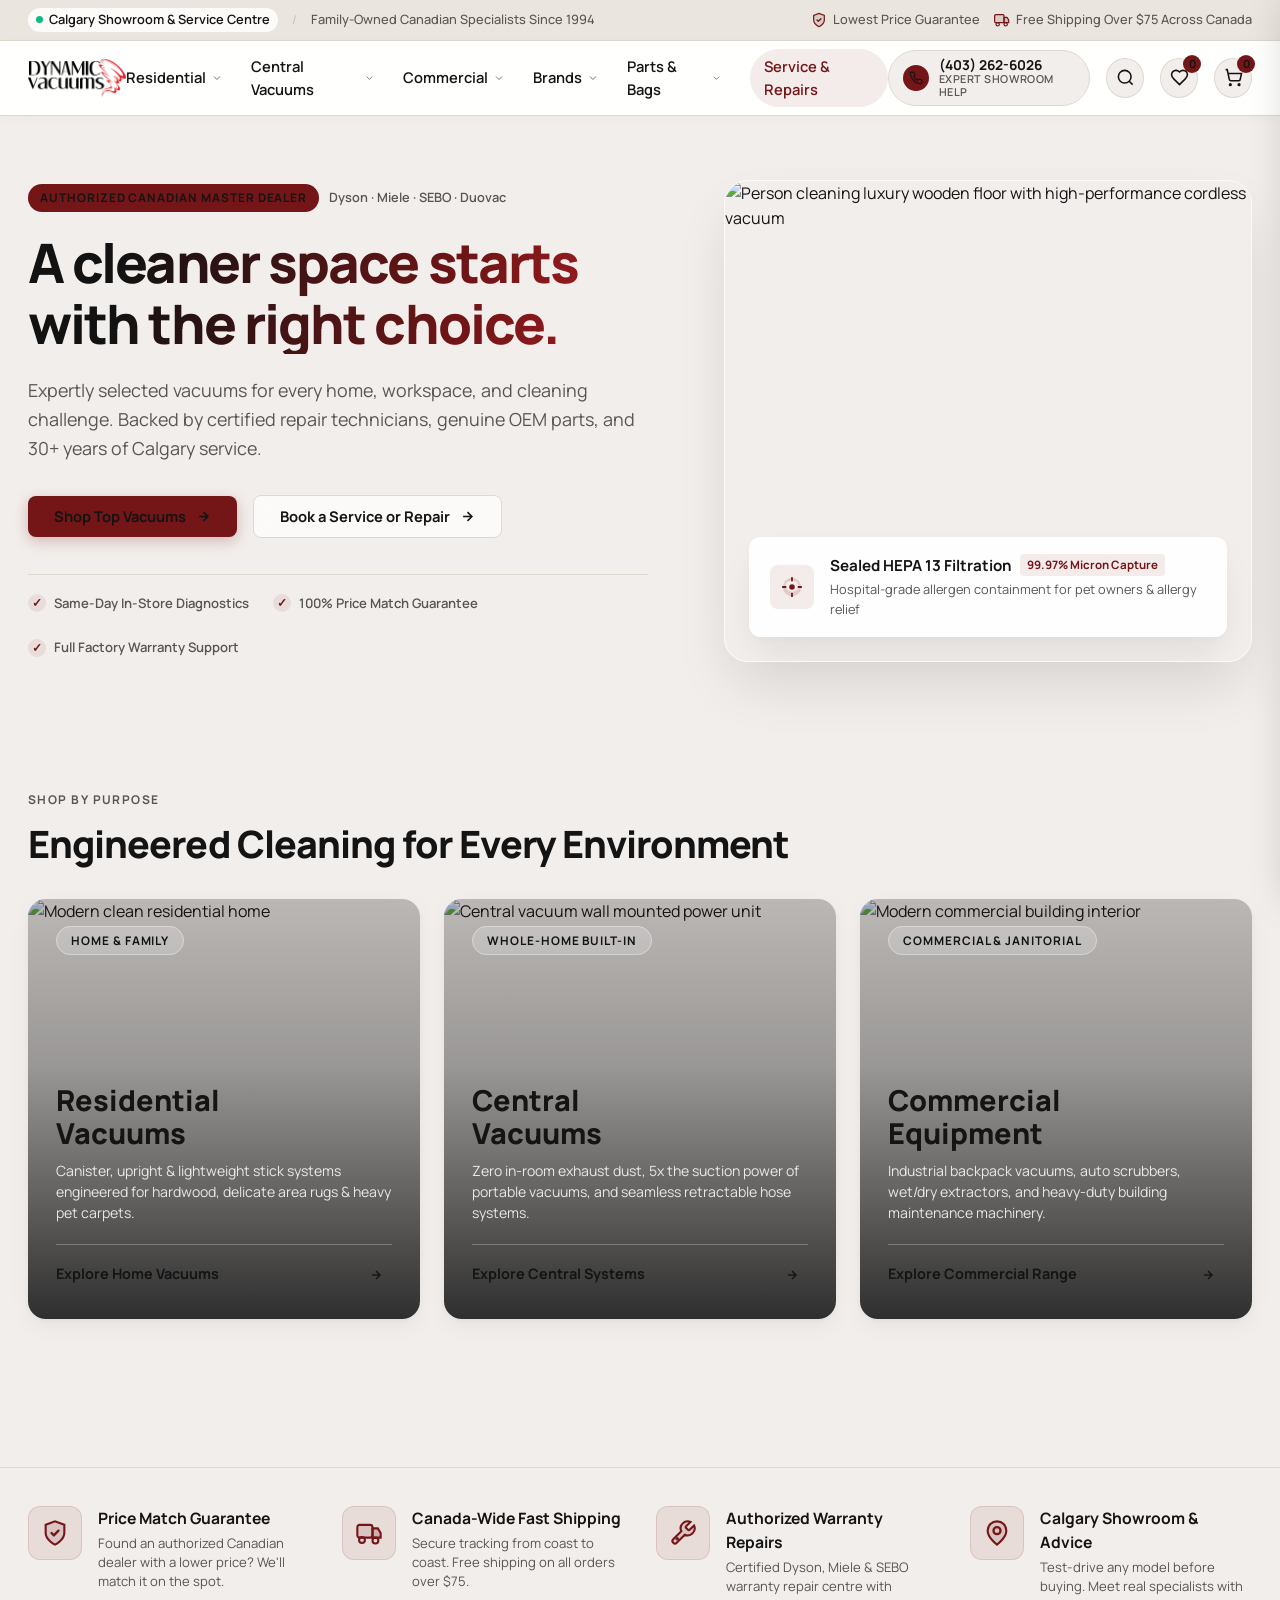
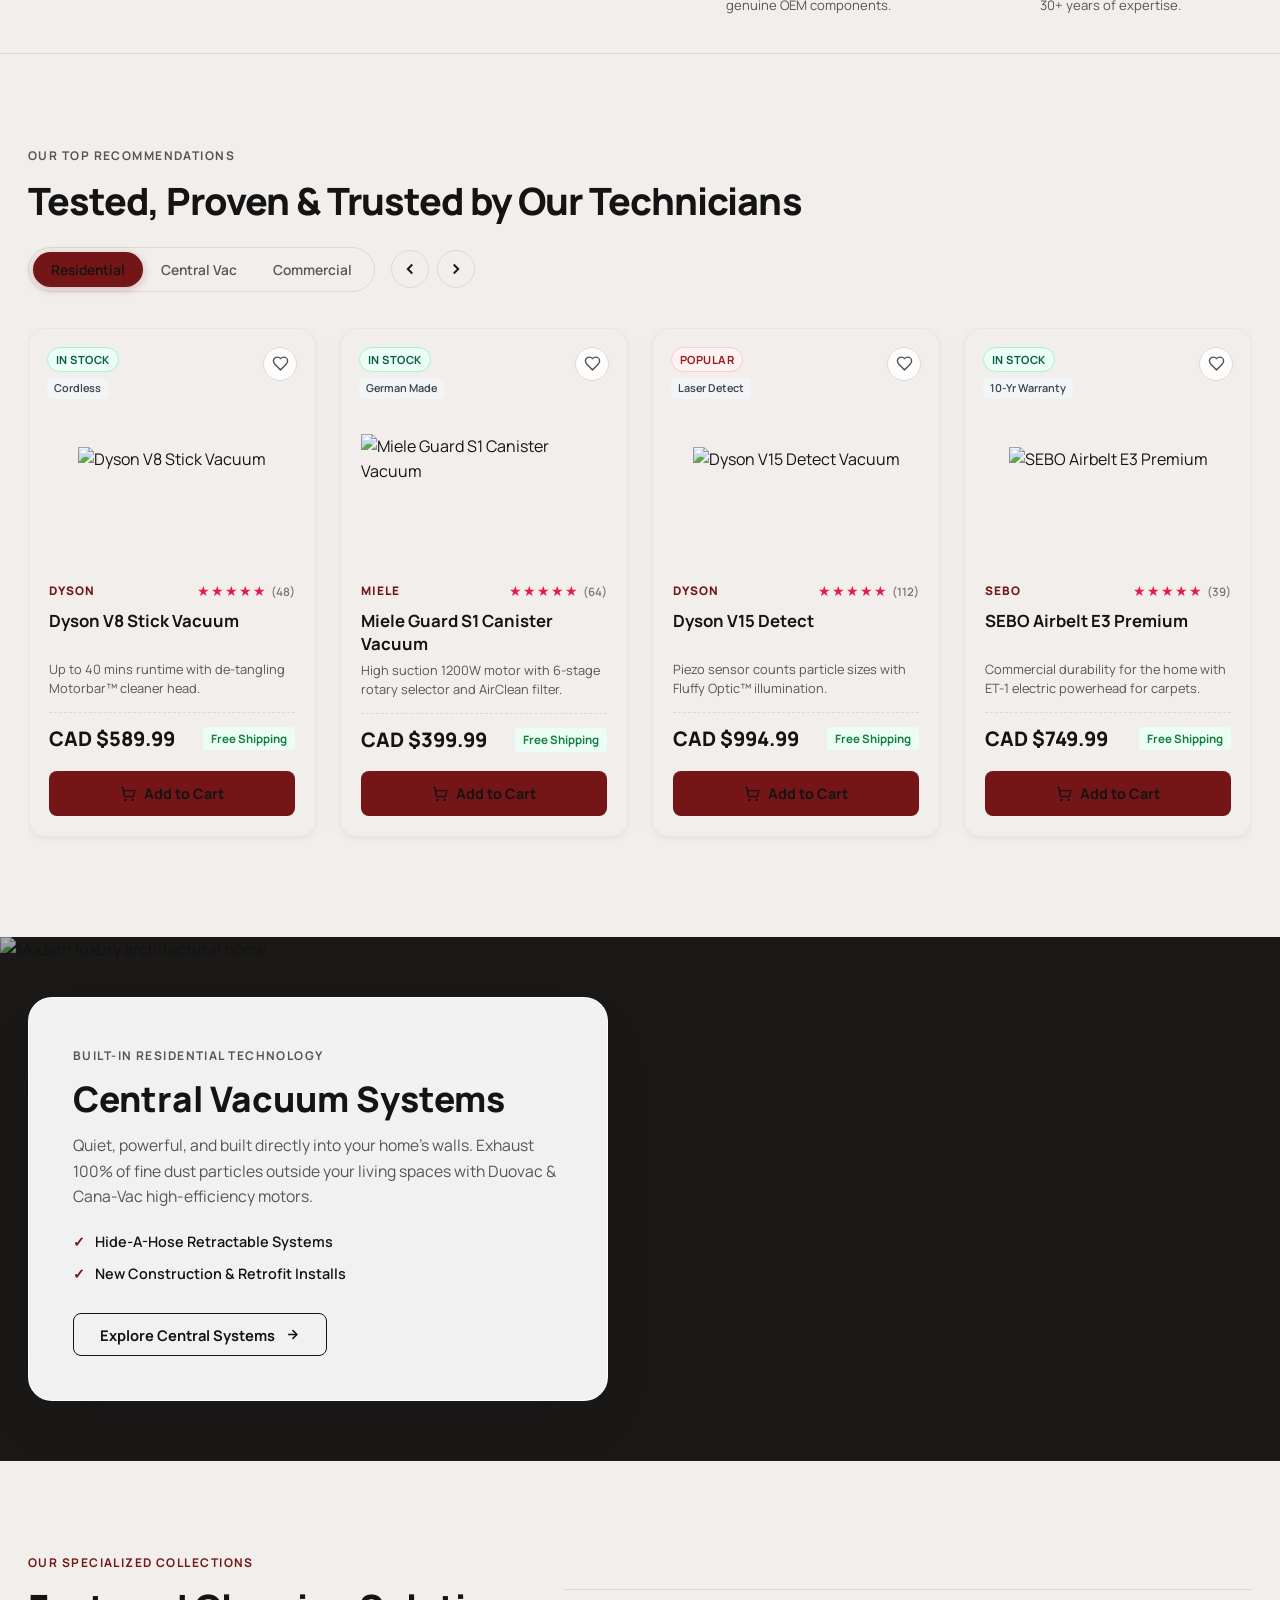
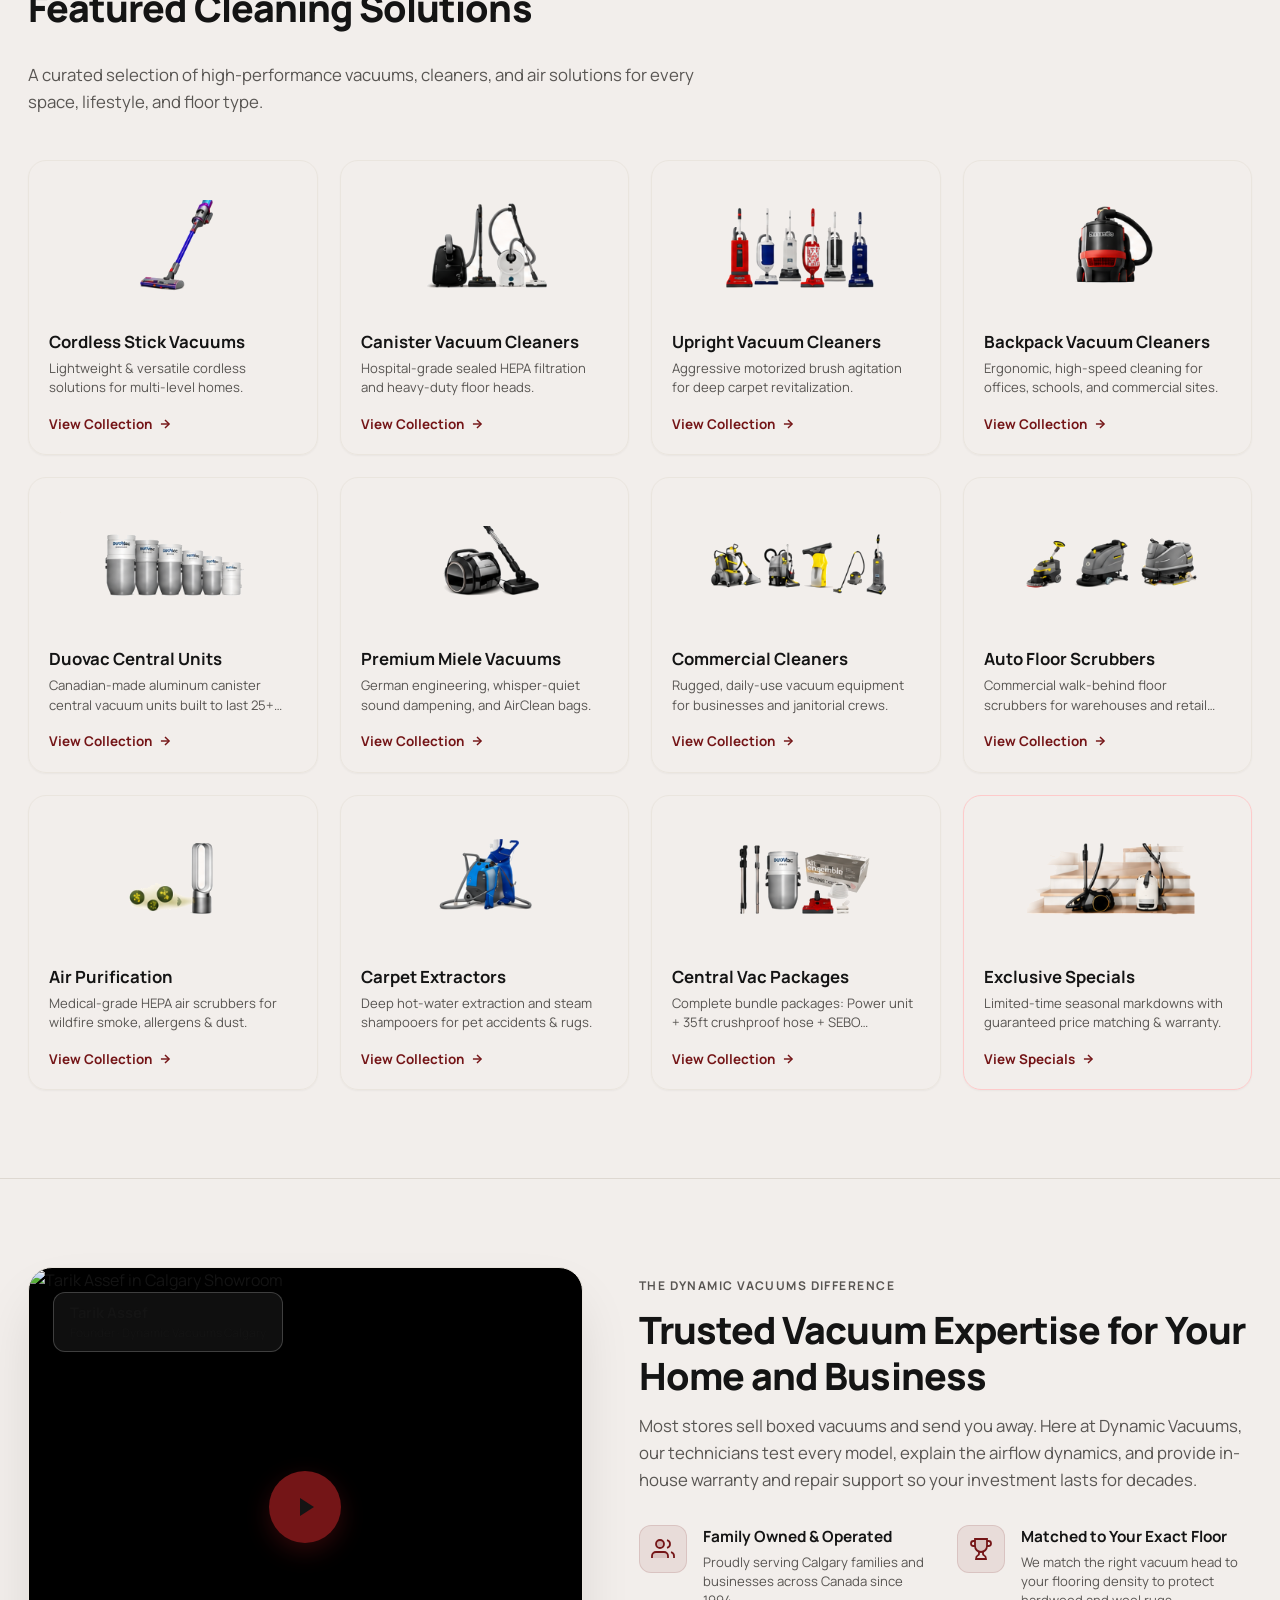
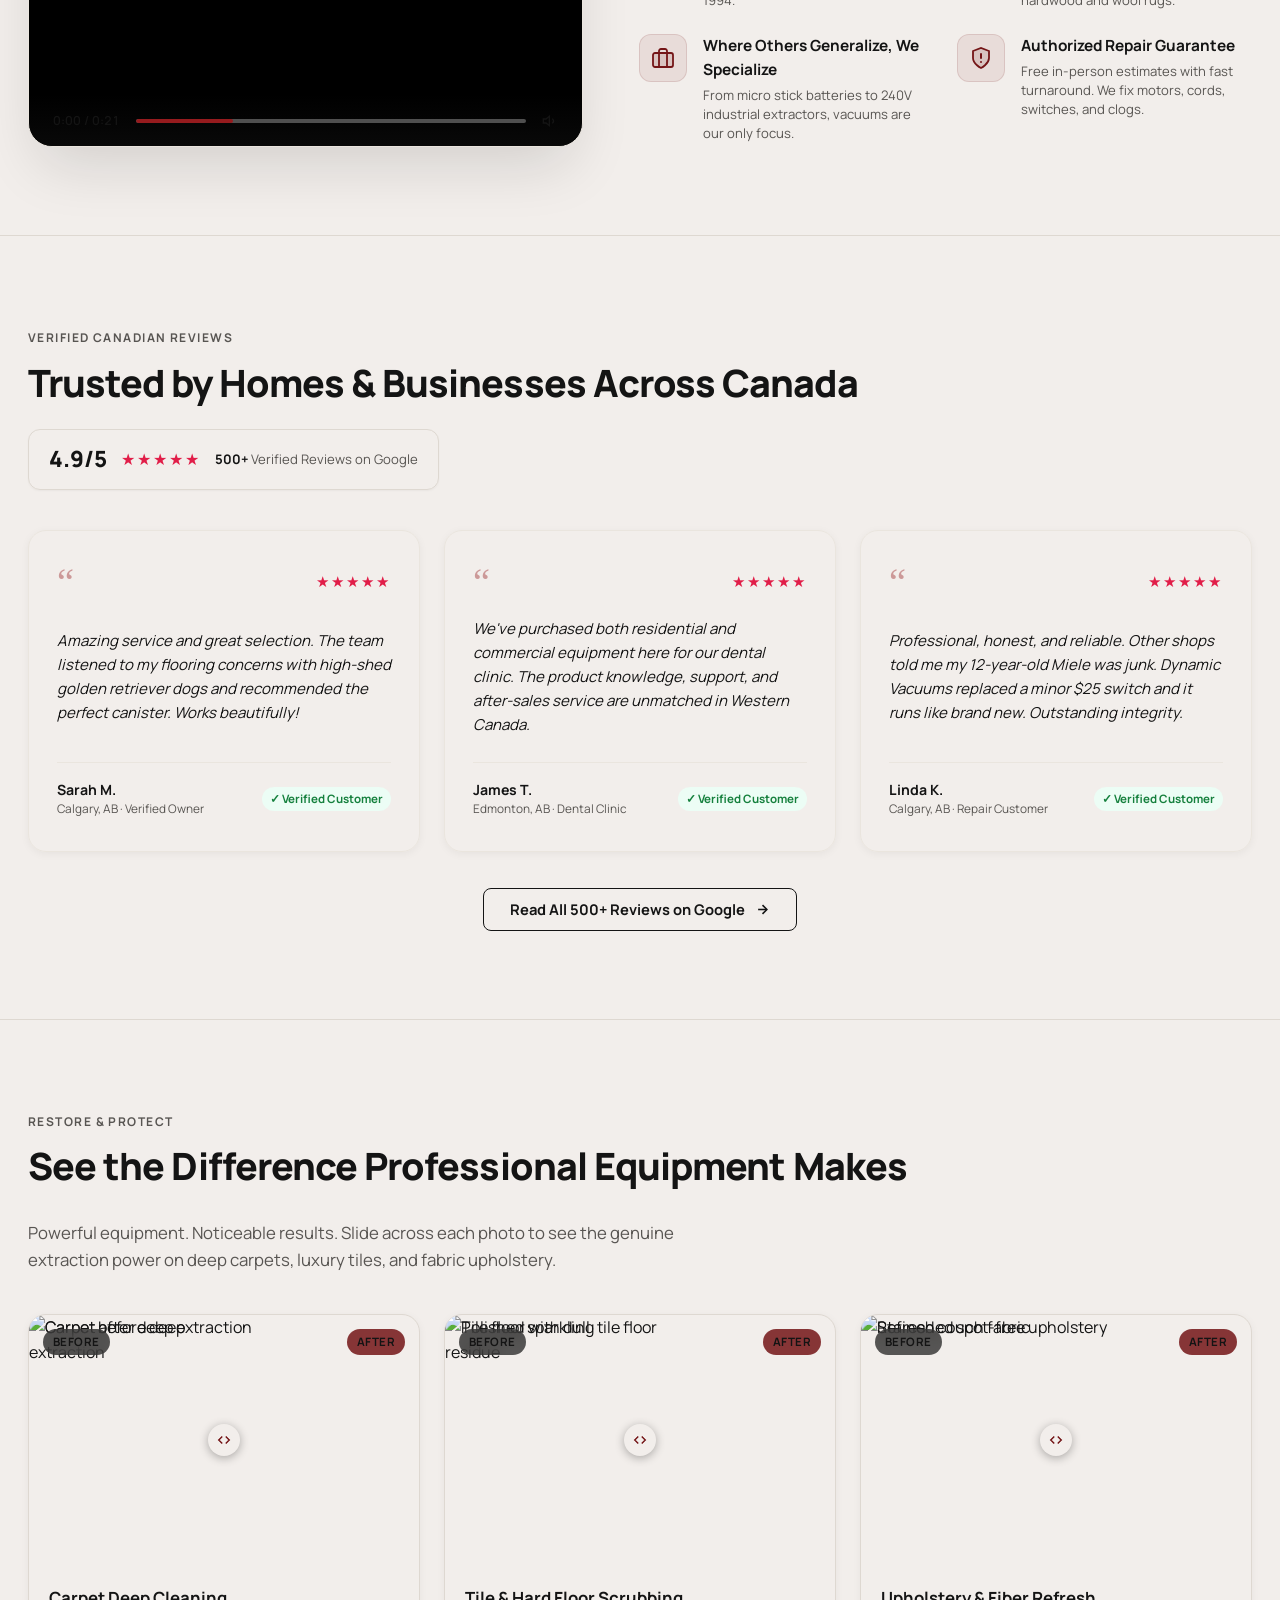
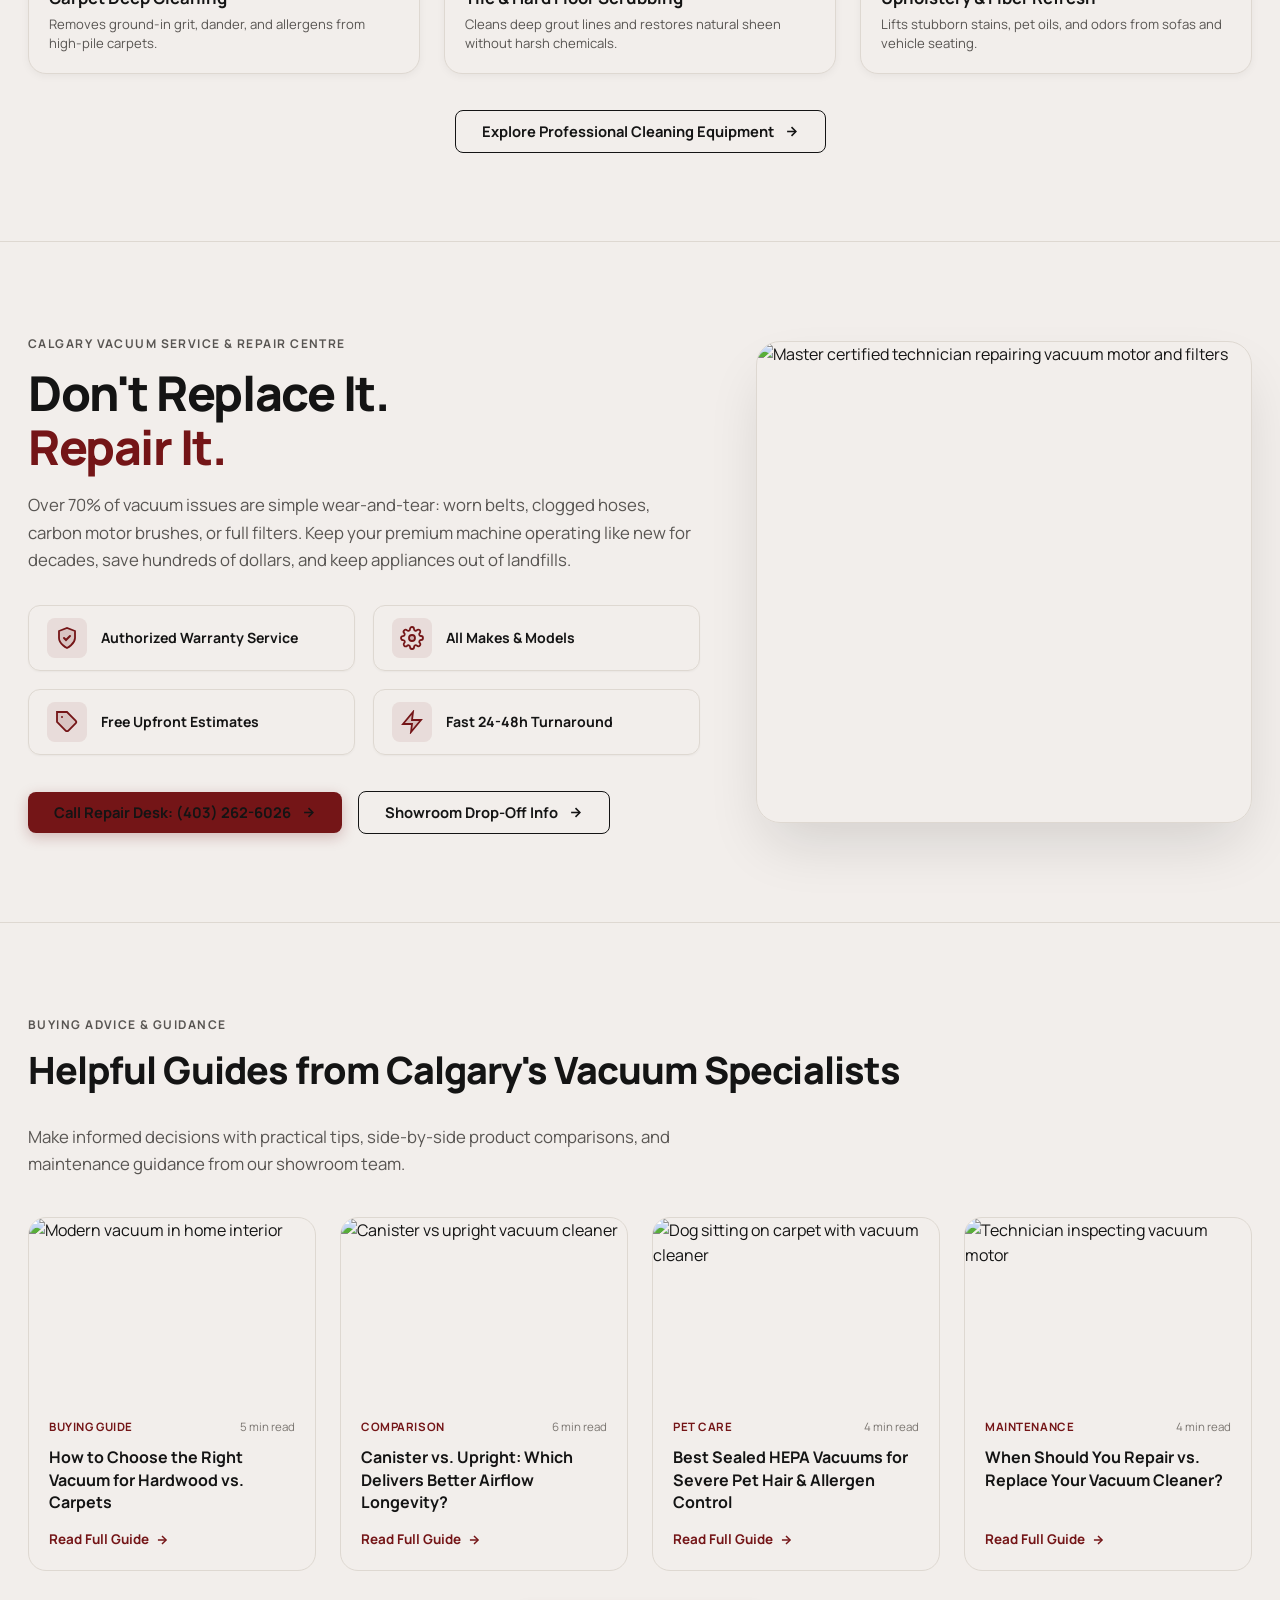
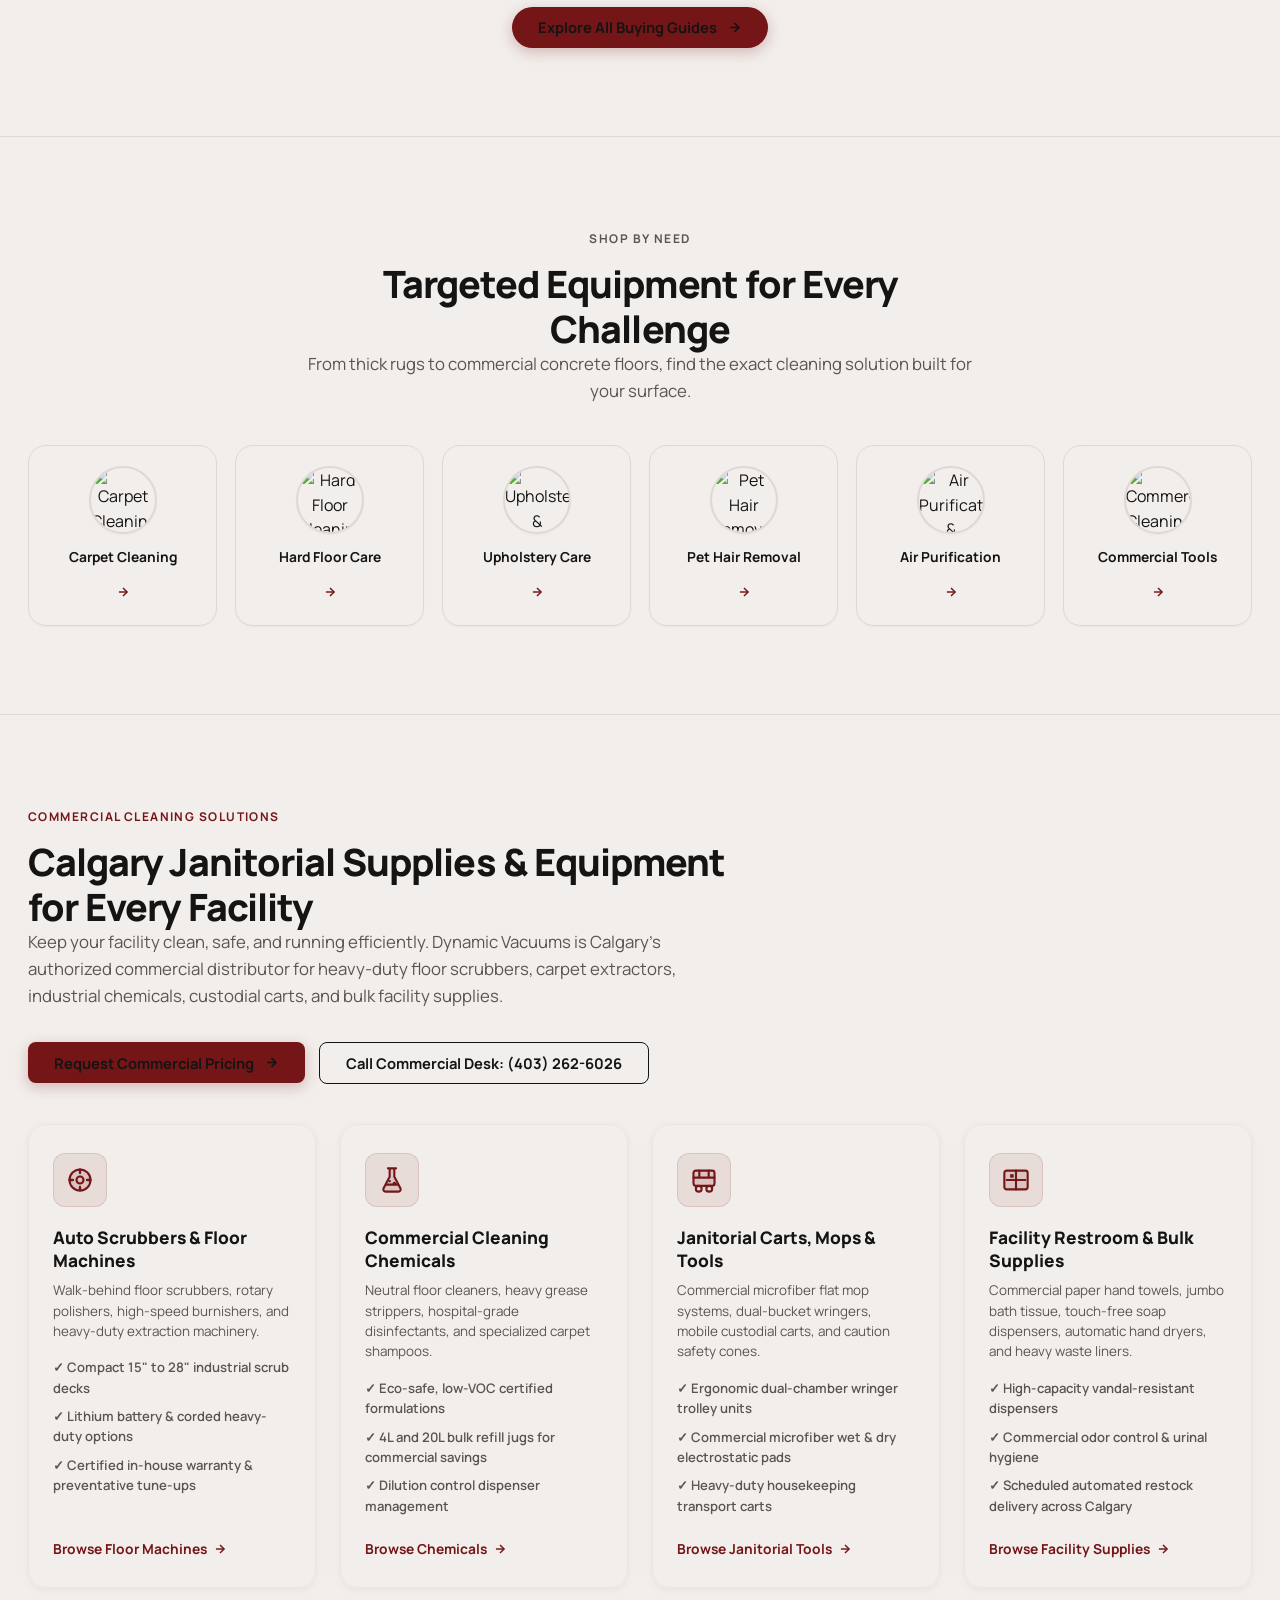
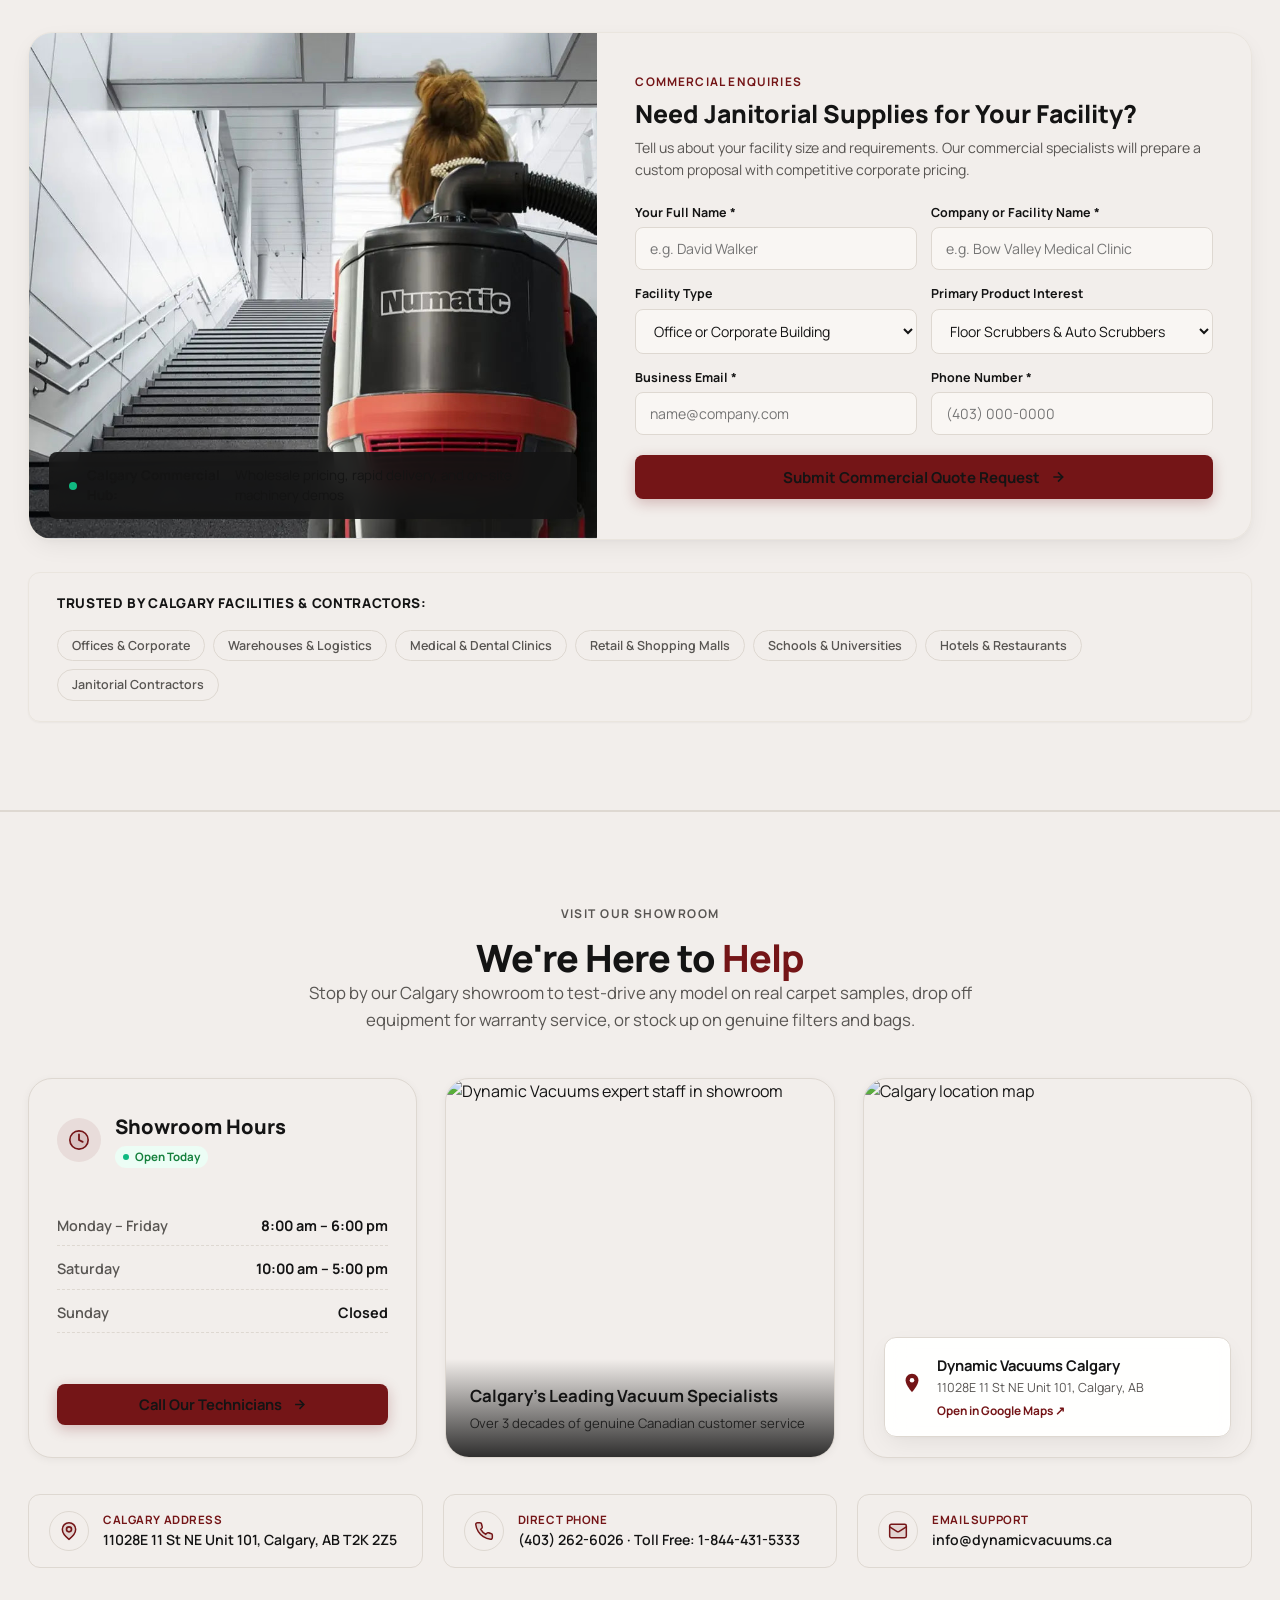
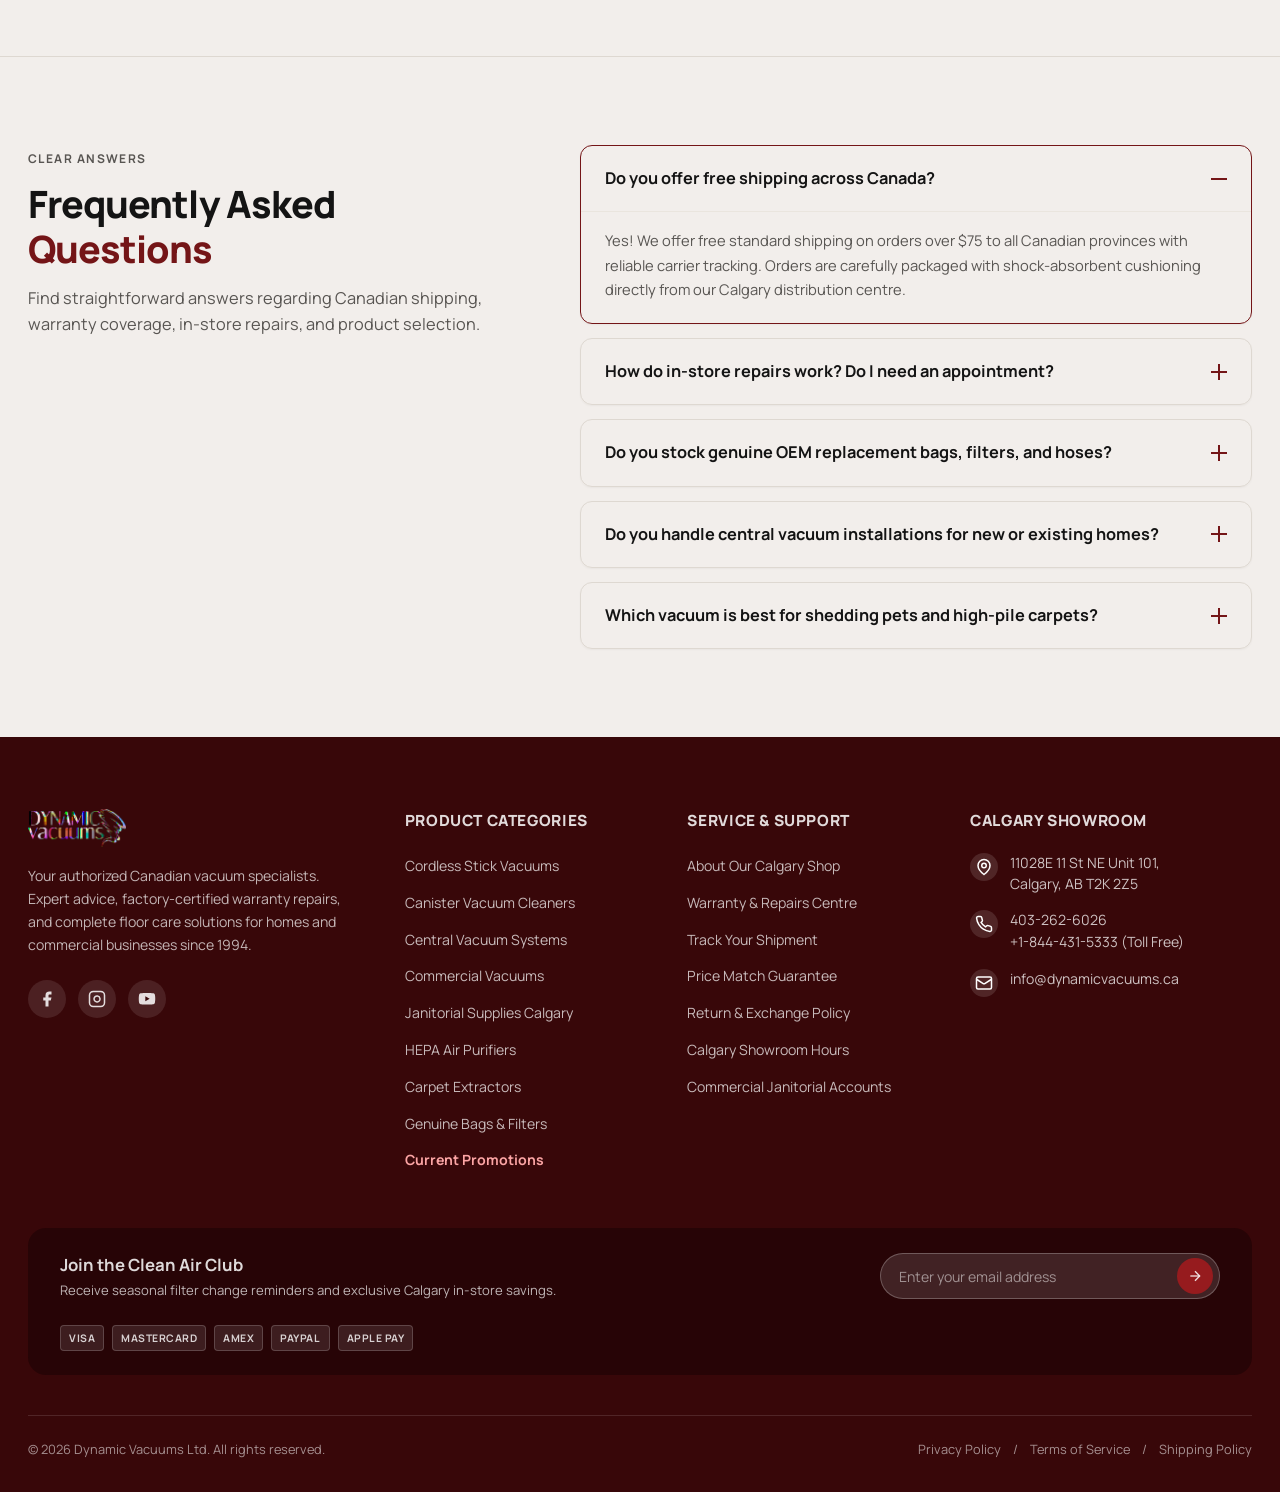
==== new_page.html @ c6051da2 "Initial commit: Dynamic Vacuums responsive redesign with CRO/CX enhancements, full-size hero, and Ja" ====
<!DOCTYPE html>
<html lang="en">
<head>
  <meta charset="UTF-8">
  <meta name="viewport" content="width=device-width, initial-scale=1.0">
  <title>Dynamic Vacuums | Master Vacuum Specialists & Service Centre</title>
  <meta name="description" content="Canada's premier vacuum specialists. 30+ years of authorized vacuum sales, warranty service, OEM parts, and central vacuum installations in Calgary and nationwide.">

  <!-- Exclusively Manrope Font -->
  <link rel="preconnect" href="https://fonts.googleapis.com">
  <link rel="preconnect" href="https://fonts.gstatic.com" crossorigin>
  <link href="https://fonts.googleapis.com/css2?family=Manrope:wght@300;400;500;600;700;800&display=swap" rel="stylesheet">

  <link rel="stylesheet" href="new_style.css">
</head>
<body>

  <!-- Top Announcement Utility Bar -->
  <aside class="utility-bar" aria-label="Store Benefits & Notice">
    <div class="container utility-bar__inner">
      <div class="utility-bar__left">
        <span class="pill-pulse"><span class="pulse-dot"></span>Calgary Showroom & Service Centre</span>
        <span class="utility-divider">/</span>
        <span>Family-Owned Canadian Specialists Since 1994</span>
      </div>
      <div class="utility-bar__right">
        <span class="utility-item">
          <!-- 2D Line-Duotone Shield Icon -->
          <svg class="dt-icon" width="16" height="16" viewBox="0 0 24 24" fill="none">
            <path d="M12 22s8-4 8-10V5l-8-3-8 3v7c0 6 8 10 8 10z" fill="rgba(116, 21, 23, 0.12)" stroke="var(--color-primary)" stroke-width="1.8"/>
            <path d="m9 12 2 2 4-4" stroke="var(--color-primary)" stroke-width="2" stroke-linecap="round" stroke-linejoin="round"/>
          </svg>
          Lowest Price Guarantee
        </span>
        <span class="utility-item">
          <!-- 2D Line-Duotone Canada Delivery Truck -->
          <svg class="dt-icon" width="16" height="16" viewBox="0 0 24 24" fill="none">
            <rect x="1" y="4" width="14" height="12" rx="1.5" fill="rgba(116, 21, 23, 0.12)" stroke="var(--color-primary)" stroke-width="1.8"/>
            <path d="M15 8h4.5l2.5 4v4h-7V8z" fill="rgba(116, 21, 23, 0.2)" stroke="var(--color-primary)" stroke-width="1.8"/>
            <circle cx="5.5" cy="18.5" r="2.5" fill="var(--color-white)" stroke="var(--color-primary)" stroke-width="1.8"/>
            <circle cx="17.5" cy="18.5" r="2.5" fill="var(--color-white)" stroke="var(--color-primary)" stroke-width="1.8"/>
          </svg>
          Free Shipping Over $75 Across Canada
        </span>
      </div>
    </div>
  </aside>

  <!-- Sticky Flagship Header -->
  <header class="site-header">
    <div class="container site-header__inner">
      <!-- Logo -->
      <a href="new_page.html" class="brand-logo" aria-label="Dynamic Vacuums Home">
        <img src="logo.webp" alt="Dynamic Vacuums Official Logo" class="brand-logo__img">
      </a>

      <!-- Desktop Navigation -->
      <nav class="main-nav" aria-label="Main Navigation">
        <ul class="nav-list">
          <li class="nav-item has-dropdown">
            <a href="#residential" class="nav-link">
              Residential
              <svg class="chevron" width="12" height="12" viewBox="0 0 24 24" fill="none" stroke="currentColor" stroke-width="2"><path d="m6 9 6 6 6-6"/></svg>
            </a>
          </li>
          <li class="nav-item has-dropdown">
            <a href="#central" class="nav-link">
              Central Vacuums
              <svg class="chevron" width="12" height="12" viewBox="0 0 24 24" fill="none" stroke="currentColor" stroke-width="2"><path d="m6 9 6 6 6-6"/></svg>
            </a>
          </li>
          <li class="nav-item has-dropdown">
            <a href="#commercial" class="nav-link">
              Commercial
              <svg class="chevron" width="12" height="12" viewBox="0 0 24 24" fill="none" stroke="currentColor" stroke-width="2"><path d="m6 9 6 6 6-6"/></svg>
            </a>
          </li>
          <li class="nav-item has-dropdown">
            <a href="#brands" class="nav-link">
              Brands
              <svg class="chevron" width="12" height="12" viewBox="0 0 24 24" fill="none" stroke="currentColor" stroke-width="2"><path d="m6 9 6 6 6-6"/></svg>
            </a>
          </li>
          <li class="nav-item has-dropdown">
            <a href="#parts" class="nav-link">
              Parts & Bags
              <svg class="chevron" width="12" height="12" viewBox="0 0 24 24" fill="none" stroke="currentColor" stroke-width="2"><path d="m6 9 6 6 6-6"/></svg>
            </a>
          </li>
          <li class="nav-item highlight-nav">
            <a href="#repairs" class="nav-link">Service & Repairs</a>
          </li>
        </ul>
      </nav>

      <!-- Action Icons & Direct CX Hotline -->
      <div class="header-actions">
        <a href="tel:4032626026" class="header-hotline" aria-label="Call Calgary Showroom">
          <span class="hotline-icon">
            <svg width="14" height="14" viewBox="0 0 24 24" fill="none" stroke="currentColor" stroke-width="2"><path d="M22 16.92v3a2 2 0 0 1-2.18 2 19.79 19.79 0 0 1-8.63-3.07 19.5 19.5 0 0 1-6-6 19.79 19.79 0 0 1-3.07-8.67A2 2 0 0 1 4.11 2h3a2 2 0 0 1 2 1.72 12.84 12.84 0 0 0 .7 2.81 2 2 0 0 1-.45 2.11L8.09 9.91a16 16 0 0 0 6 6l1.27-1.27a2 2 0 0 1 2.11-.45 12.84 12.84 0 0 0 2.81.7A2 2 0 0 1 22 16.92z"/></svg>
          </span>
          <span class="hotline-text"><strong>(403) 262-6026</strong><small>Expert Showroom Help</small></span>
        </a>
        <button class="icon-btn search-trigger" aria-label="Search Catalog" onclick="toggleSearchModal()">
          <svg width="19" height="19" viewBox="0 0 24 24" fill="none" stroke="currentColor" stroke-width="2"><circle cx="11" cy="11" r="8"/><path d="m21 21-4.3-4.3"/></svg>
        </button>
        <button class="icon-btn wishlist-nav-btn" aria-label="Saved Items">
          <svg width="19" height="19" viewBox="0 0 24 24" fill="none" stroke="currentColor" stroke-width="2"><path d="M19 14c1.49-1.46 3-3.21 3-5.5A5.5 5.5 0 0 0 16.5 3c-1.76 0-3 .5-4.5 2-1.5-1.5-2.74-2-4.5-2A5.5 5.5 0 0 0 2 8.5c0 2.3 1.5 4.05 3 5.5l7 7Z"/></svg>
          <span class="badge-mini wishlist-badge" id="wishlistCount">0</span>
        </button>
        <button class="icon-btn cart-btn" aria-label="Shopping Cart Drawer" onclick="toggleCartDrawer()">
          <svg width="19" height="19" viewBox="0 0 24 24" fill="none" stroke="currentColor" stroke-width="2"><circle cx="8" cy="21" r="1"/><circle cx="19" cy="21" r="1"/><path d="M2.05 2.05h2l2.66 12.42a2 2 0 0 0 2 1.58h9.78a2 2 0 0 0 1.95-1.57l1.65-7.43H5.12"/></svg>
          <span class="cart-badge" id="cartBadgeCount">0</span>
        </button>
        <!-- Mobile Toggle -->
        <button class="menu-toggle" aria-label="Toggle navigation menu" id="mobileMenuBtn">
          <span></span><span></span><span></span>
        </button>
      </div>
    </div>
  </header>

  <main>
    <!-- Hero Section -->
    <section class="hero-section">
      <div class="container hero-grid">
        <div class="hero-content">
          <div class="hero-eyebrow-wrap">
            <span class="hero-chip">Authorized Canadian Master Dealer</span>
            <span class="hero-chip-sub">Dyson · Miele · SEBO · Duovac</span>
          </div>
          <h1 class="hero-title">A cleaner space starts with the right choice.</h1>
          <p class="hero-subtext">Expertly selected vacuums for every home, workspace, and cleaning challenge. Backed by certified repair technicians, genuine OEM parts, and 30+ years of Calgary service.</p>

          <div class="hero-cta-group">
            <a href="#featured-solutions" class="btn btn-primary">
              Shop Top Vacuums
              <svg width="15" height="15" viewBox="0 0 24 24" fill="none" stroke="currentColor" stroke-width="2.5"><path d="M5 12h14"/><path d="m12 5 7 7-7 7"/></svg>
            </a>
            <a href="#repairs" class="btn btn-ghost">
              Book a Service or Repair
              <svg width="15" height="15" viewBox="0 0 24 24" fill="none" stroke="currentColor" stroke-width="2.5"><path d="M5 12h14"/><path d="m12 5 7 7-7 7"/></svg>
            </a>
          </div>

          <!-- Human Trust Points under Hero CTA -->
          <div class="hero-micro-trust">
            <div class="micro-trust-item">
              <span class="check-dot">✓</span>
              <span>Same-Day In-Store Diagnostics</span>
            </div>
            <div class="micro-trust-item">
              <span class="check-dot">✓</span>
              <span>100% Price Match Guarantee</span>
            </div>
            <div class="micro-trust-item">
              <span class="check-dot">✓</span>
              <span>Full Factory Warranty Support</span>
            </div>
          </div>
        </div>

        <div class="hero-visual">
          <div class="hero-image-wrapper">
            <img src="https://images.unsplash.com/photo-1558317374-067fb5f30001?auto=format&fit=crop&w=1600&q=85" alt="Person cleaning luxury wooden floor with high-performance cordless vacuum" class="hero-img">

            <!-- 2D Line-Duotone Live Metric Floating Glassmorphic Badge -->
            <div class="hero-floating-card">
              <div class="floating-card-icon">
                <svg width="22" height="22" viewBox="0 0 24 24" fill="none">
                  <path d="M12 2a10 10 0 1 0 10 10A10 10 0 0 0 12 2zm1 14.93V18a1 1 0 0 1-2 0v-1.07A7 7 0 0 1 5.07 11H6a1 1 0 0 1 0-2h-.93A7 7 0 0 1 11 5.07V6a1 1 0 0 1 2 0v-.93A7 7 0 0 1 18.93 11H18a1 1 0 0 1 0 2h.93A7 7 0 0 1 13 16.93z" fill="rgba(116, 21, 23, 0.15)"/>
                  <circle cx="12" cy="12" r="3" fill="var(--color-primary)"/>
                  <path d="M12 2v3m0 14v3M2 12h3m14 0h3" stroke="var(--color-primary)" stroke-width="2" stroke-linecap="round"/>
                </svg>
              </div>
              <div class="floating-card-content">
                <div class="metric-row">
                  <strong>Sealed HEPA 13 Filtration</strong>
                  <span class="metric-tag">99.97% Micron Capture</span>
                </div>
                <span>Hospital-grade allergen containment for pet owners & allergy relief</span>
              </div>
            </div>
          </div>
        </div>
      </div>
    </section>

    <!-- Shop By Category (3 Clean Architectural Banners) -->
    <section class="section category-banners" id="residential">
      <div class="container">
        <div class="section-header-compact">
          <span class="eyebrow">SHOP BY PURPOSE</span>
          <h2 class="section-title">Engineered Cleaning for Every Environment</h2>
        </div>

        <div class="category-grid">
          <!-- Card 1 -->
          <article class="category-card" onclick="window.location.href='https://dynamicvac.com/collections/canister-vacuum-cleaners'">
            <img src="https://images.unsplash.com/photo-1600585154340-be6161a56a0c?auto=format&fit=crop&w=900&q=80" alt="Modern clean residential home" class="category-card__img">
            <div class="category-card__overlay">
              <div class="category-card__top">
                <span class="cat-pill">Home & Family</span>
              </div>
              <div class="category-card__bottom">
                <h3 class="category-card__title">Residential<br>Vacuums</h3>
                <p class="category-card__desc">Canister, upright & lightweight stick systems engineered for hardwood, delicate area rugs & heavy pet carpets.</p>
                <div class="category-card__action">
                  <span>Explore Home Vacuums</span>
                  <div class="action-circle">
                    <svg width="14" height="14" viewBox="0 0 24 24" fill="none" stroke="currentColor" stroke-width="2.5"><path d="M5 12h14"/><path d="m12 5 7 7-7 7"/></svg>
                  </div>
                </div>
              </div>
            </div>
          </article>

          <!-- Card 2 -->
          <article class="category-card" id="central" onclick="window.location.href='https://dynamicvac.com/collections/central-vacuum-systems'">
            <img src="https://images.unsplash.com/photo-1581578731548-c64695cc6952?auto=format&fit=crop&w=900&q=80" alt="Central vacuum wall mounted power unit" class="category-card__img">
            <div class="category-card__overlay">
              <div class="category-card__top">
                <span class="cat-pill">Whole-Home Built-In</span>
              </div>
              <div class="category-card__bottom">
                <h3 class="category-card__title">Central<br>Vacuums</h3>
                <p class="category-card__desc">Zero in-room exhaust dust, 5x the suction power of portable vacuums, and seamless retractable hose systems.</p>
                <div class="category-card__action">
                  <span>Explore Central Systems</span>
                  <div class="action-circle">
                    <svg width="14" height="14" viewBox="0 0 24 24" fill="none" stroke="currentColor" stroke-width="2.5"><path d="M5 12h14"/><path d="m12 5 7 7-7 7"/></svg>
                  </div>
                </div>
              </div>
            </div>
          </article>

          <!-- Card 3 -->
          <article class="category-card" id="commercial" onclick="window.location.href='https://dynamicvac.com/collections/commercial-vacuums'">
            <img src="https://images.unsplash.com/photo-1497366216548-37526070297c?auto=format&fit=crop&w=900&q=80" alt="Modern commercial building interior" class="category-card__img">
            <div class="category-card__overlay">
              <div class="category-card__top">
                <span class="cat-pill">Commercial & Janitorial</span>
              </div>
              <div class="category-card__bottom">
                <h3 class="category-card__title">Commercial<br>Equipment</h3>
                <p class="category-card__desc">Industrial backpack vacuums, auto scrubbers, wet/dry extractors, and heavy-duty building maintenance machinery.</p>
                <div class="category-card__action">
                  <span>Explore Commercial Range</span>
                  <div class="action-circle">
                    <svg width="14" height="14" viewBox="0 0 24 24" fill="none" stroke="currentColor" stroke-width="2.5"><path d="M5 12h14"/><path d="m12 5 7 7-7 7"/></svg>
                  </div>
                </div>
              </div>
            </div>
          </article>
        </div>
      </div>
    </section>

    <!-- 4 Artisanal 2D Line-Duotone Trust Crests Strip -->
    <section class="trust-crest-strip" aria-label="Customer Guarantees and Services">
      <div class="container trust-crest-grid">
        <!-- Crest 1: Lowest Price Match -->
        <div class="trust-crest">
          <div class="crest-icon-box">
            <svg class="crest-svg" width="28" height="28" viewBox="0 0 24 24" fill="none">
              <path d="M12 22s8-4 8-10V5l-8-3-8 3v7c0 6 8 10 8 10z" fill="rgba(116, 21, 23, 0.12)" stroke="var(--color-primary)" stroke-width="1.8"/>
              <path d="m9 12 2 2 4-4" stroke="var(--color-primary)" stroke-width="2" stroke-linecap="round" stroke-linejoin="round"/>
            </svg>
          </div>
          <div class="crest-info">
            <strong class="crest-title">Price Match Guarantee</strong>
            <span class="crest-desc">Found an authorized Canadian dealer with a lower price? We'll match it on the spot.</span>
          </div>
        </div>

        <!-- Crest 2: Canada-Wide Shipping -->
        <div class="trust-crest">
          <div class="crest-icon-box">
            <svg class="crest-svg" width="28" height="28" viewBox="0 0 24 24" fill="none">
              <rect x="2" y="5" width="13" height="11" rx="2" fill="rgba(116, 21, 23, 0.12)" stroke="var(--color-primary)" stroke-width="1.8"/>
              <path d="M15 8h4.5l2.5 4v4h-7V8z" fill="rgba(116, 21, 23, 0.22)" stroke="var(--color-primary)" stroke-width="1.8"/>
              <circle cx="6" cy="18" r="2.5" fill="var(--color-white)" stroke="var(--color-primary)" stroke-width="1.8"/>
              <circle cx="17.5" cy="18.5" r="2.5" fill="var(--color-white)" stroke="var(--color-primary)" stroke-width="1.8"/>
            </svg>
          </div>
          <div class="crest-info">
            <strong class="crest-title">Canada-Wide Fast Shipping</strong>
            <span class="crest-desc">Secure tracking from coast to coast. Free shipping on all orders over $75.</span>
          </div>
        </div>

        <!-- Crest 3: Master Tech Repair -->
        <div class="trust-crest">
          <div class="crest-icon-box">
            <svg class="crest-svg" width="28" height="28" viewBox="0 0 24 24" fill="none">
              <path d="M14.7 6.3a1 1 0 0 0 0 1.4l1.6 1.6a1 1 0 0 0 1.4 0l3.77-3.77a6 6 0 0 1-7.94 7.94l-6.91 6.91a2.12 2.12 0 0 1-3-3l6.91-6.91a6 6 0 0 1 7.94-7.94l-3.76 3.76z" fill="rgba(116, 21, 23, 0.12)" stroke="var(--color-primary)" stroke-width="1.8"/>
              <circle cx="7" cy="17" r="1.5" fill="var(--color-primary)"/>
            </svg>
          </div>
          <div class="crest-info">
            <strong class="crest-title">Authorized Warranty Repairs</strong>
            <span class="crest-desc">Certified Dyson, Miele & SEBO warranty repair centre with genuine OEM components.</span>
          </div>
        </div>

        <!-- Crest 4: Locally Owned Showroom -->
        <div class="trust-crest">
          <div class="crest-icon-box">
            <svg class="crest-svg" width="28" height="28" viewBox="0 0 24 24" fill="none">
              <path d="M20 10c0 6-8 12-8 12s-8-6-8-12a8 8 0 0 1 16 0Z" fill="rgba(116, 21, 23, 0.12)" stroke="var(--color-primary)" stroke-width="1.8"/>
              <circle cx="12" cy="10" r="3" fill="var(--color-white)" stroke="var(--color-primary)" stroke-width="2"/>
            </svg>
          </div>
          <div class="crest-info">
            <strong class="crest-title">Calgary Showroom & Advice</strong>
            <span class="crest-desc">Test-drive any model before buying. Meet real specialists with 30+ years of expertise.</span>
          </div>
        </div>
      </div>
    </section>

    <!-- Our Favourites (High-CRO Product Carousel / Tabs) -->
    <section class="section favourites-section" id="favourites">
      <div class="container">
        <div class="favourites-header">
          <div>
            <span class="eyebrow">OUR TOP RECOMMENDATIONS</span>
            <h2 class="section-title">Tested, Proven & Trusted by Our Technicians</h2>
          </div>
          <div class="favourites-controls">
            <div class="tab-filters" role="tablist">
              <button class="tab-btn active" role="tab" aria-selected="true" data-tab="residential">Residential</button>
              <button class="tab-btn" role="tab" aria-selected="false" data-tab="central">Central Vac</button>
              <button class="tab-btn" role="tab" aria-selected="false" data-tab="commercial">Commercial</button>
            </div>
            <div class="carousel-nav">
              <button class="carousel-arrow prev" aria-label="Previous product" id="fav-prev">
                <svg width="18" height="18" viewBox="0 0 24 24" fill="none" stroke="currentColor" stroke-width="2.5"><path d="m15 18-6-6 6-6"/></svg>
              </button>
              <button class="carousel-arrow next" aria-label="Next product" id="fav-next">
                <svg width="18" height="18" viewBox="0 0 24 24" fill="none" stroke="currentColor" stroke-width="2.5"><path d="m9 18 6-6-6-6"/></svg>
              </button>
            </div>
          </div>
        </div>

        <div class="product-carousel" id="productCarousel">
          <!-- Card 1 -->
          <article class="product-card" data-category="residential" data-id="dyson-v8">
            <div class="product-card__badges">
              <span class="stock-badge">In Stock</span>
              <span class="tech-chip">Cordless</span>
            </div>
            <button class="wishlist-btn" aria-label="Save Dyson V8 to wishlist">
              <svg width="17" height="17" viewBox="0 0 24 24" fill="none" stroke="currentColor" stroke-width="2"><path d="M19 14c1.49-1.46 3-3.21 3-5.5A5.5 5.5 0 0 0 16.5 3c-1.76 0-3 .5-4.5 2-1.5-1.5-2.74-2-4.5-2A5.5 5.5 0 0 0 2 8.5c0 2.3 1.5 4.05 3 5.5l7 7Z"/></svg>
            </button>
            <div class="product-card__img-wrap">
              <img src="https://images.unsplash.com/photo-1558317374-067fb5f30001?auto=format&fit=crop&w=400&q=80" alt="Dyson V8 Stick Vacuum" class="product-card__img">
            </div>
            <div class="product-card__body">
              <div class="product-card__meta">
                <span class="product-card__brand">DYSON</span>
                <div class="product-card__rating">
                  <span class="stars">★★★★★</span>
                  <span class="count">(48)</span>
                </div>
              </div>
              <h3 class="product-card__title">Dyson V8 Stick Vacuum</h3>
              <p class="product-card__snippet">Up to 40 mins runtime with de-tangling Motorbar™ cleaner head.</p>
              <div class="product-card__price-row">
                <div class="product-card__price">CAD $589.99</div>
                <span class="shipping-tag">Free Shipping</span>
              </div>
              <button class="btn-add-to-cart" aria-label="Add Dyson V8 to Cart" data-name="Dyson V8 Stick Vacuum" data-price="CAD $589.99">
                <svg class="cart-icon" width="16" height="16" viewBox="0 0 24 24" fill="none" stroke="currentColor" stroke-width="2"><circle cx="8" cy="21" r="1"/><circle cx="19" cy="21" r="1"/><path d="M2.05 2.05h2l2.66 12.42a2 2 0 0 0 2 1.58h9.78a2 2 0 0 0 1.95-1.57l1.65-7.43H5.12"/></svg>
                <span class="btn-text">Add to Cart</span>
              </button>
            </div>
          </article>

          <!-- Card 2 -->
          <article class="product-card" data-category="residential" data-id="miele-guard-s1">
            <div class="product-card__badges">
              <span class="stock-badge">In Stock</span>
              <span class="tech-chip">German Made</span>
            </div>
            <button class="wishlist-btn" aria-label="Save Miele Guard S1 to wishlist">
              <svg width="17" height="17" viewBox="0 0 24 24" fill="none" stroke="currentColor" stroke-width="2"><path d="M19 14c1.49-1.46 3-3.21 3-5.5A5.5 5.5 0 0 0 16.5 3c-1.76 0-3 .5-4.5 2-1.5-1.5-2.74-2-4.5-2A5.5 5.5 0 0 0 2 8.5c0 2.3 1.5 4.05 3 5.5l7 7Z"/></svg>
            </button>
            <div class="product-card__img-wrap">
              <img src="https://images.unsplash.com/photo-1527515637462-cff94eecc1ac?auto=format&fit=crop&w=400&q=80" alt="Miele Guard S1 Canister Vacuum" class="product-card__img">
            </div>
            <div class="product-card__body">
              <div class="product-card__meta">
                <span class="product-card__brand">MIELE</span>
                <div class="product-card__rating">
                  <span class="stars">★★★★★</span>
                  <span class="count">(64)</span>
                </div>
              </div>
              <h3 class="product-card__title">Miele Guard S1 Canister Vacuum</h3>
              <p class="product-card__snippet">High suction 1200W motor with 6-stage rotary selector and AirClean filter.</p>
              <div class="product-card__price-row">
                <div class="product-card__price">CAD $399.99</div>
                <span class="shipping-tag">Free Shipping</span>
              </div>
              <button class="btn-add-to-cart" aria-label="Add Miele Guard S1 to Cart" data-name="Miele Guard S1 Canister Vacuum" data-price="CAD $399.99">
                <svg class="cart-icon" width="16" height="16" viewBox="0 0 24 24" fill="none" stroke="currentColor" stroke-width="2"><circle cx="8" cy="21" r="1"/><circle cx="19" cy="21" r="1"/><path d="M2.05 2.05h2l2.66 12.42a2 2 0 0 0 2 1.58h9.78a2 2 0 0 0 1.95-1.57l1.65-7.43H5.12"/></svg>
                <span class="btn-text">Add to Cart</span>
              </button>
            </div>
          </article>

          <!-- Card 3 -->
          <article class="product-card" data-category="residential" data-id="dyson-v15">
            <div class="product-card__badges">
              <span class="stock-badge hot">Popular</span>
              <span class="tech-chip">Laser Detect</span>
            </div>
            <button class="wishlist-btn" aria-label="Save Dyson V15 Detect to wishlist">
              <svg width="17" height="17" viewBox="0 0 24 24" fill="none" stroke="currentColor" stroke-width="2"><path d="M19 14c1.49-1.46 3-3.21 3-5.5A5.5 5.5 0 0 0 16.5 3c-1.76 0-3 .5-4.5 2-1.5-1.5-2.74-2-4.5-2A5.5 5.5 0 0 0 2 8.5c0 2.3 1.5 4.05 3 5.5l7 7Z"/></svg>
            </button>
            <div class="product-card__img-wrap">
              <img src="https://images.unsplash.com/photo-1581578731548-c64695cc6952?auto=format&fit=crop&w=400&q=80" alt="Dyson V15 Detect Vacuum" class="product-card__img">
            </div>
            <div class="product-card__body">
              <div class="product-card__meta">
                <span class="product-card__brand">DYSON</span>
                <div class="product-card__rating">
                  <span class="stars">★★★★★</span>
                  <span class="count">(112)</span>
                </div>
              </div>
              <h3 class="product-card__title">Dyson V15 Detect</h3>
              <p class="product-card__snippet">Piezo sensor counts particle sizes with Fluffy Optic™ illumination.</p>
              <div class="product-card__price-row">
                <div class="product-card__price">CAD $994.99</div>
                <span class="shipping-tag">Free Shipping</span>
              </div>
              <button class="btn-add-to-cart" aria-label="Add Dyson V15 Detect to Cart" data-name="Dyson V15 Detect" data-price="CAD $994.99">
                <svg class="cart-icon" width="16" height="16" viewBox="0 0 24 24" fill="none" stroke="currentColor" stroke-width="2"><circle cx="8" cy="21" r="1"/><circle cx="19" cy="21" r="1"/><path d="M2.05 2.05h2l2.66 12.42a2 2 0 0 0 2 1.58h9.78a2 2 0 0 0 1.95-1.57l1.65-7.43H5.12"/></svg>
                <span class="btn-text">Add to Cart</span>
              </button>
            </div>
          </article>

          <!-- Card 4 -->
          <article class="product-card" data-category="residential" data-id="sebo-airbelt-e3">
            <div class="product-card__badges">
              <span class="stock-badge">In Stock</span>
              <span class="tech-chip">10-Yr Warranty</span>
            </div>
            <button class="wishlist-btn" aria-label="Save SEBO Airbelt E3 to wishlist">
              <svg width="17" height="17" viewBox="0 0 24 24" fill="none" stroke="currentColor" stroke-width="2"><path d="M19 14c1.49-1.46 3-3.21 3-5.5A5.5 5.5 0 0 0 16.5 3c-1.76 0-3 .5-4.5 2-1.5-1.5-2.74-2-4.5-2A5.5 5.5 0 0 0 2 8.5c0 2.3 1.5 4.05 3 5.5l7 7Z"/></svg>
            </button>
            <div class="product-card__img-wrap">
              <img src="https://images.unsplash.com/photo-1558317374-067fb5f30001?auto=format&fit=crop&w=400&q=80" alt="SEBO Airbelt E3 Premium" class="product-card__img">
            </div>
            <div class="product-card__body">
              <div class="product-card__meta">
                <span class="product-card__brand">SEBO</span>
                <div class="product-card__rating">
                  <span class="stars">★★★★★</span>
                  <span class="count">(39)</span>
                </div>
              </div>
              <h3 class="product-card__title">SEBO Airbelt E3 Premium</h3>
              <p class="product-card__snippet">Commercial durability for the home with ET-1 electric powerhead for carpets.</p>
              <div class="product-card__price-row">
                <div class="product-card__price">CAD $749.99</div>
                <span class="shipping-tag">Free Shipping</span>
              </div>
              <button class="btn-add-to-cart" aria-label="Add SEBO Airbelt E3 to Cart" data-name="SEBO Airbelt E3 Premium" data-price="CAD $749.99">
                <svg class="cart-icon" width="16" height="16" viewBox="0 0 24 24" fill="none" stroke="currentColor" stroke-width="2"><circle cx="8" cy="21" r="1"/><circle cx="19" cy="21" r="1"/><path d="M2.05 2.05h2l2.66 12.42a2 2 0 0 0 2 1.58h9.78a2 2 0 0 0 1.95-1.57l1.65-7.43H5.12"/></svg>
                <span class="btn-text">Add to Cart</span>
              </button>
            </div>
          </article>
        </div>
      </div>
    </section>

    <!-- Whole-Home Solutions: Central Vacuum Systems Banner -->
    <section class="banner-central">
      <div class="banner-central__bg">
        <img src="https://images.unsplash.com/photo-1600596542815-ffad4c1539a9?auto=format&fit=crop&w=1800&q=80" alt="Modern luxury architectural home" class="banner-central__img">
      </div>
      <div class="container banner-central__content-wrap">
        <div class="banner-central__box">
          <span class="eyebrow">BUILT-IN RESIDENTIAL TECHNOLOGY</span>
          <h2 class="banner-central__title">Central Vacuum Systems</h2>
          <p class="banner-central__text">Quiet, powerful, and built directly into your home's walls. Exhaust 100% of fine dust particles outside your living spaces with Duovac & Cana-Vac high-efficiency motors.</p>
          <div class="banner-perks">
            <div class="perk-item">
              <span class="perk-check">✓</span>
              <span>Hide-A-Hose Retractable Systems</span>
            </div>
            <div class="perk-item">
              <span class="perk-check">✓</span>
              <span>New Construction & Retrofit Installs</span>
            </div>
          </div>
          <a href="https://dynamicvac.com/collections/central-vacuum-systems" class="btn btn-outline-dark">
            Explore Central Systems
            <svg width="15" height="15" viewBox="0 0 24 24" fill="none" stroke="currentColor" stroke-width="2.5"><path d="M5 12h14"/><path d="m12 5 7 7-7 7"/></svg>
          </a>
        </div>
      </div>
    </section>

    <!-- Featured Cleaning Solutions (12 Category Grid) -->
    <section class="section solutions-section" id="featured-solutions">
      <div class="container">
        <div class="solutions-header">
          <div class="solutions-header__left">
            <span class="eyebrow red-eyebrow">OUR SPECIALIZED COLLECTIONS</span>
            <h2 class="section-title">Featured Cleaning Solutions</h2>
          </div>
          <div class="solutions-header__divider" aria-hidden="true"></div>
          <div class="solutions-header__right">
            <p class="section-intro">A curated selection of high-performance vacuums, cleaners, and air solutions for every space, lifestyle, and floor type.</p>
          </div>
        </div>

        <div class="solutions-grid">
          <!-- Item 1 -->
          <article class="solution-card">
            <div class="solution-card__thumb">
              <img src="images/collections/cordless-stick.png" alt="Cordless Stick Vacuum Cleaners">
            </div>
            <div class="solution-card__content">
              <h3 class="solution-card__title">Cordless Stick Vacuums</h3>
              <p class="solution-card__desc">Lightweight & versatile cordless solutions for multi-level homes.</p>
              <a href="https://dynamicvac.com/collections/stick-vacuum-cleaners" class="solution-card__link">
                View Collection
                <svg width="14" height="14" viewBox="0 0 24 24" fill="none" stroke="currentColor" stroke-width="2.5"><path d="M5 12h14"/><path d="m12 5 7 7-7 7"/></svg>
              </a>
            </div>
          </article>

          <!-- Item 2 -->
          <article class="solution-card">
            <div class="solution-card__thumb">
              <img src="images/collections/canister-vacuums.png" alt="Canister Vacuum Cleaners">
            </div>
            <div class="solution-card__content">
              <h3 class="solution-card__title">Canister Vacuum Cleaners</h3>
              <p class="solution-card__desc">Hospital-grade sealed HEPA filtration and heavy-duty floor heads.</p>
              <a href="https://dynamicvac.com/collections/canister-vacuum-cleaners" class="solution-card__link">
                View Collection
                <svg width="14" height="14" viewBox="0 0 24 24" fill="none" stroke="currentColor" stroke-width="2.5"><path d="M5 12h14"/><path d="m12 5 7 7-7 7"/></svg>
              </a>
            </div>
          </article>

          <!-- Item 3 -->
          <article class="solution-card">
            <div class="solution-card__thumb">
              <img src="images/collections/upright-vacuums.png" alt="Upright Vacuum Cleaners">
            </div>
            <div class="solution-card__content">
              <h3 class="solution-card__title">Upright Vacuum Cleaners</h3>
              <p class="solution-card__desc">Aggressive motorized brush agitation for deep carpet revitalization.</p>
              <a href="https://dynamicvac.com/collections/upright-vacuum-cleaners" class="solution-card__link">
                View Collection
                <svg width="14" height="14" viewBox="0 0 24 24" fill="none" stroke="currentColor" stroke-width="2.5"><path d="M5 12h14"/><path d="m12 5 7 7-7 7"/></svg>
              </a>
            </div>
          </article>

          <!-- Item 4 -->
          <article class="solution-card">
            <div class="solution-card__thumb">
              <img src="images/collections/commercial-backpack.png" alt="Commercial Backpack Vacuum Cleaners">
            </div>
            <div class="solution-card__content">
              <h3 class="solution-card__title">Backpack Vacuum Cleaners</h3>
              <p class="solution-card__desc">Ergonomic, high-speed cleaning for offices, schools, and commercial sites.</p>
              <a href="https://dynamicvac.com/collections/commercial-backpack-vacuum-cleaners" class="solution-card__link">
                View Collection
                <svg width="14" height="14" viewBox="0 0 24 24" fill="none" stroke="currentColor" stroke-width="2.5"><path d="M5 12h14"/><path d="m12 5 7 7-7 7"/></svg>
              </a>
            </div>
          </article>

          <!-- Item 5 -->
          <article class="solution-card">
            <div class="solution-card__thumb">
              <img src="images/collections/duovac-systems.png" alt="Duovac Central Vacuums">
            </div>
            <div class="solution-card__content">
              <h3 class="solution-card__title">Duovac Central Units</h3>
              <p class="solution-card__desc">Canadian-made aluminum canister central vacuum units built to last 25+ years.</p>
              <a href="https://dynamicvac.com/collections/duovac" class="solution-card__link">
                View Collection
                <svg width="14" height="14" viewBox="0 0 24 24" fill="none" stroke="currentColor" stroke-width="2.5"><path d="M5 12h14"/><path d="m12 5 7 7-7 7"/></svg>
              </a>
            </div>
          </article>

          <!-- Item 6 -->
          <article class="solution-card">
            <div class="solution-card__thumb">
              <img src="images/collections/premium-miele.png" alt="Premium Miele Vacuums">
            </div>
            <div class="solution-card__content">
              <h3 class="solution-card__title">Premium Miele Vacuums</h3>
              <p class="solution-card__desc">German engineering, whisper-quiet sound dampening, and AirClean bags.</p>
              <a href="https://dynamicvac.com/collections/miele" class="solution-card__link">
                View Collection
                <svg width="14" height="14" viewBox="0 0 24 24" fill="none" stroke="currentColor" stroke-width="2.5"><path d="M5 12h14"/><path d="m12 5 7 7-7 7"/></svg>
              </a>
            </div>
          </article>

          <!-- Item 7 -->
          <article class="solution-card">
            <div class="solution-card__thumb">
              <img src="images/collections/commercial-vacuums.png" alt="Commercial Vacuums">
            </div>
            <div class="solution-card__content">
              <h3 class="solution-card__title">Commercial Cleaners</h3>
              <p class="solution-card__desc">Rugged, daily-use vacuum equipment for businesses and janitorial crews.</p>
              <a href="https://dynamicvac.com/collections/commercial-vacuums" class="solution-card__link">
                View Collection
                <svg width="14" height="14" viewBox="0 0 24 24" fill="none" stroke="currentColor" stroke-width="2.5"><path d="M5 12h14"/><path d="m12 5 7 7-7 7"/></svg>
              </a>
            </div>
          </article>

          <!-- Item 8 -->
          <article class="solution-card">
            <div class="solution-card__thumb">
              <img src="images/collections/auto-scrubbers.png" alt="Auto Floor Scrubbers">
            </div>
            <div class="solution-card__content">
              <h3 class="solution-card__title">Auto Floor Scrubbers</h3>
              <p class="solution-card__desc">Commercial walk-behind floor scrubbers for warehouses and retail spaces.</p>
              <a href="https://dynamicvac.com/collections/auto-scrubbers" class="solution-card__link">
                View Collection
                <svg width="14" height="14" viewBox="0 0 24 24" fill="none" stroke="currentColor" stroke-width="2.5"><path d="M5 12h14"/><path d="m12 5 7 7-7 7"/></svg>
              </a>
            </div>
          </article>

          <!-- Item 9 -->
          <article class="solution-card">
            <div class="solution-card__thumb">
              <img src="images/collections/air-purification.png" alt="Air Purification Solutions">
            </div>
            <div class="solution-card__content">
              <h3 class="solution-card__title">Air Purification</h3>
              <p class="solution-card__desc">Medical-grade HEPA air scrubbers for wildfire smoke, allergens & dust.</p>
              <a href="https://dynamicvac.com/collections/air-purification" class="solution-card__link">
                View Collection
                <svg width="14" height="14" viewBox="0 0 24 24" fill="none" stroke="currentColor" stroke-width="2.5"><path d="M5 12h14"/><path d="m12 5 7 7-7 7"/></svg>
              </a>
            </div>
          </article>

          <!-- Item 10 -->
          <article class="solution-card">
            <div class="solution-card__thumb">
              <img src="images/collections/carpet-extractors.png" alt="Carpet Extractors & Shampooers">
            </div>
            <div class="solution-card__content">
              <h3 class="solution-card__title">Carpet Extractors</h3>
              <p class="solution-card__desc">Deep hot-water extraction and steam shampooers for pet accidents & rugs.</p>
              <a href="https://dynamicvac.com/collections/carpet-extractors-and-shampooers" class="solution-card__link">
                View Collection
                <svg width="14" height="14" viewBox="0 0 24 24" fill="none" stroke="currentColor" stroke-width="2.5"><path d="M5 12h14"/><path d="m12 5 7 7-7 7"/></svg>
              </a>
            </div>
          </article>

          <!-- Item 11 -->
          <article class="solution-card">
            <div class="solution-card__thumb">
              <img src="images/collections/central-packages.png" alt="Central Vacuum Packages">
            </div>
            <div class="solution-card__content">
              <h3 class="solution-card__title">Central Vac Packages</h3>
              <p class="solution-card__desc">Complete bundle packages: Power unit + 35ft crushproof hose + SEBO powerhead.</p>
              <a href="https://dynamicvac.com/collections/central-vacuum-packages" class="solution-card__link">
                View Collection
                <svg width="14" height="14" viewBox="0 0 24 24" fill="none" stroke="currentColor" stroke-width="2.5"><path d="M5 12h14"/><path d="m12 5 7 7-7 7"/></svg>
              </a>
            </div>
          </article>

          <!-- Item 12 -->
          <article class="solution-card highlight-sale">
            <div class="solution-card__thumb">
              <img src="images/collections/exclusive-sale.png" alt="Exclusive Vacuum Sale">
            </div>
            <div class="solution-card__content">
              <h3 class="solution-card__title">Exclusive Specials</h3>
              <p class="solution-card__desc">Limited-time seasonal markdowns with guaranteed price matching & warranty.</p>
              <a href="https://dynamicvac.com/collections/exclusive-sale-best-deals-on-top-products-with-price-match-guarantee" class="solution-card__link">
                View Specials
                <svg width="14" height="14" viewBox="0 0 24 24" fill="none" stroke="currentColor" stroke-width="2.5"><path d="M5 12h14"/><path d="m12 5 7 7-7 7"/></svg>
              </a>
            </div>
          </article>
        </div>
      </div>
    </section>

    <!-- Why Dynamic Vacuums? Section -->
    <section class="section why-us-section" id="about">
      <div class="container why-us-grid">
        <!-- Video Player Column -->
        <div class="video-container">
          <div class="video-wrapper" id="videoBox">
            <img src="https://images.unsplash.com/photo-1556761175-5973dc0f32e7?auto=format&fit=crop&w=1000&q=80" alt="Tarik Assef in Calgary Showroom" class="video-poster">
            <button class="play-btn" aria-label="Play video interview with Tarik Assef">
              <svg width="24" height="24" viewBox="0 0 24 24" fill="currentColor"><polygon points="5 3 19 12 5 21 5 3"/></svg>
            </button>
            <div class="video-badge">
              <div class="video-badge__name">Tarik Assef</div>
              <div class="video-badge__sub">Founder · Dynamic Vacuums Calgary</div>
            </div>
            <div class="video-controls-overlay">
              <span class="video-time">0:00 / 0:21</span>
              <div class="video-progress"><div class="video-progress__bar"></div></div>
              <svg width="16" height="16" viewBox="0 0 24 24" fill="none" stroke="currentColor" stroke-width="2"><polygon points="11 5 6 9 2 9 2 15 6 15 11 19 11 5"/><path d="M15.54 8.46a5 5 0 0 1 0 7.07"/></svg>
            </div>
          </div>
        </div>

        <!-- Content Column with 4 Artisanal 2D Duotone Features -->
        <div class="why-us-content">
          <span class="eyebrow">THE DYNAMIC VACUUMS DIFFERENCE</span>
          <h2 class="section-title">Trusted Vacuum Expertise for Your Home and Business</h2>
          <p class="why-us-lead">Most stores sell boxed vacuums and send you away. Here at Dynamic Vacuums, our technicians test every model, explain the airflow dynamics, and provide in-house warranty and repair support so your investment lasts for decades.</p>

          <div class="features-2x2">
            <!-- Feature 1 -->
            <div class="feature-item">
              <div class="feature-item__icon">
                <svg width="24" height="24" viewBox="0 0 24 24" fill="none">
                  <path d="M17 21v-2a4 4 0 0 0-4-4H5a4 4 0 0 0-4 4v2" fill="rgba(116, 21, 23, 0.12)" stroke="var(--color-primary)" stroke-width="1.8"/>
                  <circle cx="9" cy="7" r="4" fill="rgba(116, 21, 23, 0.2)" stroke="var(--color-primary)" stroke-width="1.8"/>
                  <path d="M23 21v-2a4 4 0 0 0-3-3.87M16 3.13a4 4 0 0 1 0 7.75" stroke="var(--color-primary)" stroke-width="1.8"/>
                </svg>
              </div>
              <div class="feature-item__text">
                <h3 class="feature-item__title">Family Owned & Operated</h3>
                <p>Proudly serving Calgary families and businesses across Canada since 1994.</p>
              </div>
            </div>

            <!-- Feature 2 -->
            <div class="feature-item">
              <div class="feature-item__icon">
                <svg width="24" height="24" viewBox="0 0 24 24" fill="none">
                  <path d="M6 9H4.5a2.5 2.5 0 0 1 0-5H6M18 9h1.5a2.5 2.5 0 0 0 0-5H18" stroke="var(--color-primary)" stroke-width="1.8"/>
                  <path d="M18 2H6v7a6 6 0 0 0 12 0V2Z" fill="rgba(116, 21, 23, 0.12)" stroke="var(--color-primary)" stroke-width="1.8"/>
                  <path d="M10 14.66V17c0 .55-.47.98-.97 1.21C7.85 18.75 7 20.24 7 22h10c0-1.76-.85-3.25-2.03-3.79-.5-.23-.97-.66-.97-1.21v-2.34" stroke="var(--color-primary)" stroke-width="1.8"/>
                </svg>
              </div>
              <div class="feature-item__text">
                <h3 class="feature-item__title">Matched to Your Exact Floor</h3>
                <p>We match the right vacuum head to your flooring density to protect hardwood and wool rugs.</p>
              </div>
            </div>

            <!-- Feature 3 -->
            <div class="feature-item">
              <div class="feature-item__icon">
                <svg width="24" height="24" viewBox="0 0 24 24" fill="none">
                  <rect x="2" y="7" width="20" height="14" rx="2" ry="2" fill="rgba(116, 21, 23, 0.12)" stroke="var(--color-primary)" stroke-width="1.8"/>
                  <path d="M16 21V5a2 2 0 0 0-2-2h-4a2 2 0 0 0-2 2v16" stroke="var(--color-primary)" stroke-width="1.8"/>
                </svg>
              </div>
              <div class="feature-item__text">
                <h3 class="feature-item__title">Where Others Generalize, We Specialize</h3>
                <p>From micro stick batteries to 240V industrial extractors, vacuums are our only focus.</p>
              </div>
            </div>

            <!-- Feature 4 -->
            <div class="feature-item">
              <div class="feature-item__icon">
                <svg width="24" height="24" viewBox="0 0 24 24" fill="none">
                  <path d="M12 22s8-4 8-10V5l-8-3-8 3v7c0 6 8 10 8 10z" fill="rgba(116, 21, 23, 0.12)" stroke="var(--color-primary)" stroke-width="1.8"/>
                  <path d="M12 8v4m0 4h.01" stroke="var(--color-primary)" stroke-width="2" stroke-linecap="round"/>
                </svg>
              </div>
              <div class="feature-item__text">
                <h3 class="feature-item__title">Authorized Repair Guarantee</h3>
                <p>Free in-person estimates with fast turnaround. We fix motors, cords, switches, and clogs.</p>
              </div>
            </div>
          </div>
        </div>
      </div>
    </section>

    <!-- Customer Testimonials -->
    <section class="section testimonials-section">
      <div class="container">
        <div class="testimonials-header">
          <div>
            <span class="eyebrow">VERIFIED CANADIAN REVIEWS</span>
            <h2 class="section-title">Trusted by Homes & Businesses Across Canada</h2>
          </div>
          <div class="google-rating-box">
            <div class="rating-num">4.9/5</div>
            <div class="rating-stars" aria-label="5 out of 5 stars">★★★★★</div>
            <div class="rating-brand">
              <span class="rating-count">500+</span> Verified Reviews on Google
            </div>
          </div>
        </div>

        <div class="testimonials-grid">
          <!-- Review 1 -->
          <article class="testimonial-card">
            <div class="testimonial-header">
              <span class="quote-mark">“</span>
              <div class="reviewer-stars">★★★★★</div>
            </div>
            <p class="testimonial-card__text">Amazing service and great selection. The team listened to my flooring concerns with high-shed golden retriever dogs and recommended the perfect canister. Works beautifully!</p>
            <div class="testimonial-card__footer">
              <div class="reviewer-meta">
                <strong class="reviewer-name">Sarah M.</strong>
                <span class="reviewer-loc">Calgary, AB · Verified Owner</span>
              </div>
              <span class="verified-badge">✓ Verified Customer</span>
            </div>
          </article>

          <!-- Review 2 -->
          <article class="testimonial-card">
            <div class="testimonial-header">
              <span class="quote-mark">“</span>
              <div class="reviewer-stars">★★★★★</div>
            </div>
            <p class="testimonial-card__text">We've purchased both residential and commercial equipment here for our dental clinic. The product knowledge, support, and after-sales service are unmatched in Western Canada.</p>
            <div class="testimonial-card__footer">
              <div class="reviewer-meta">
                <strong class="reviewer-name">James T.</strong>
                <span class="reviewer-loc">Edmonton, AB · Dental Clinic</span>
              </div>
              <span class="verified-badge">✓ Verified Customer</span>
            </div>
          </article>

          <!-- Review 3 -->
          <article class="testimonial-card">
            <div class="testimonial-header">
              <span class="quote-mark">“</span>
              <div class="reviewer-stars">★★★★★</div>
            </div>
            <p class="testimonial-card__text">Professional, honest, and reliable. Other shops told me my 12-year-old Miele was junk. Dynamic Vacuums replaced a minor $25 switch and it runs like brand new. Outstanding integrity.</p>
            <div class="testimonial-card__footer">
              <div class="reviewer-meta">
                <strong class="reviewer-name">Linda K.</strong>
                <span class="reviewer-loc">Calgary, AB · Repair Customer</span>
              </div>
              <span class="verified-badge">✓ Verified Customer</span>
            </div>
          </article>
        </div>

        <div class="testimonials-cta">
          <a href="https://www.google.com/search?q=Dynamic+Vacuums+Calgary" target="_blank" rel="noopener noreferrer" class="btn btn-outline-dark">
            Read All 500+ Reviews on Google
            <svg width="15" height="15" viewBox="0 0 24 24" fill="none" stroke="currentColor" stroke-width="2.5"><path d="M5 12h14"/><path d="m12 5 7 7-7 7"/></svg>
          </a>
        </div>
      </div>
    </section>

    <!-- Real Cleaning Results (Interactive Split Sliders) -->
    <section class="section results-section">
      <div class="container">
        <div class="results-header">
          <div>
            <span class="eyebrow">RESTORE & PROTECT</span>
            <h2 class="section-title">See the Difference Professional Equipment Makes</h2>
          </div>
          <p class="section-intro">Powerful equipment. Noticeable results. Slide across each photo to see the genuine extraction power on deep carpets, luxury tiles, and fabric upholstery.</p>
        </div>

        <div class="before-after-grid">
          <!-- Card 1 -->
          <div class="ba-card">
            <div class="ba-visual">
              <div class="ba-half ba-half--before">
                <img src="https://images.unsplash.com/photo-1558317374-067fb5f30001?auto=format&fit=crop&w=400&q=70" alt="Carpet before deep extraction">
                <span class="ba-tag tag-before">Before</span>
              </div>
              <div class="ba-divider">
                <div class="ba-handle">
                  <svg width="14" height="14" viewBox="0 0 24 24" fill="none" stroke="currentColor" stroke-width="2.5"><path d="m9 18-6-6 6-6"/><path d="m15 6 6 6-6 6"/></svg>
                </div>
              </div>
              <div class="ba-half ba-half--after">
                <img src="https://images.unsplash.com/photo-1600585154340-be6161a56a0c?auto=format&fit=crop&w=400&q=80" alt="Carpet after deep extraction">
                <span class="ba-tag tag-after">After</span>
              </div>
            </div>
            <div class="ba-card__footer">
              <h3 class="ba-card__title">Carpet Deep Cleaning</h3>
              <p class="ba-card__desc">Removes ground-in grit, dander, and allergens from high-pile carpets.</p>
            </div>
          </div>

          <!-- Card 2 -->
          <div class="ba-card">
            <div class="ba-visual">
              <div class="ba-half ba-half--before">
                <img src="https://images.unsplash.com/photo-1581578731548-c64695cc6952?auto=format&fit=crop&w=400&q=70" alt="Tile floor with dull residue">
                <span class="ba-tag tag-before">Before</span>
              </div>
              <div class="ba-divider">
                <div class="ba-handle">
                  <svg width="14" height="14" viewBox="0 0 24 24" fill="none" stroke="currentColor" stroke-width="2.5"><path d="m9 18-6-6 6-6"/><path d="m15 6 6 6-6 6"/></svg>
                </div>
              </div>
              <div class="ba-half ba-half--after">
                <img src="https://images.unsplash.com/photo-1600596542815-ffad4c1539a9?auto=format&fit=crop&w=400&q=80" alt="Polished sparkling tile floor">
                <span class="ba-tag tag-after">After</span>
              </div>
            </div>
            <div class="ba-card__footer">
              <h3 class="ba-card__title">Tile & Hard Floor Scrubbing</h3>
              <p class="ba-card__desc">Cleans deep grout lines and restores natural sheen without harsh chemicals.</p>
            </div>
          </div>

          <!-- Card 3 -->
          <div class="ba-card">
            <div class="ba-visual">
              <div class="ba-half ba-half--before">
                <img src="https://images.unsplash.com/photo-1556761175-5973dc0f32e7?auto=format&fit=crop&w=400&q=70" alt="Stained couch fabric">
                <span class="ba-tag tag-before">Before</span>
              </div>
              <div class="ba-divider">
                <div class="ba-handle">
                  <svg width="14" height="14" viewBox="0 0 24 24" fill="none" stroke="currentColor" stroke-width="2.5"><path d="m9 18-6-6 6-6"/><path d="m15 6 6 6-6 6"/></svg>
                </div>
              </div>
              <div class="ba-half ba-half--after">
                <img src="https://images.unsplash.com/photo-1497366216548-37526070297c?auto=format&fit=crop&w=400&q=80" alt="Refreshed spot-free upholstery">
                <span class="ba-tag tag-after">After</span>
              </div>
            </div>
            <div class="ba-card__footer">
              <h3 class="ba-card__title">Upholstery & Fiber Refresh</h3>
              <p class="ba-card__desc">Lifts stubborn stains, pet oils, and odors from sofas and vehicle seating.</p>
            </div>
          </div>
        </div>

        <div class="results-cta">
          <a href="#featured-solutions" class="btn btn-outline-dark">
            Explore Professional Cleaning Equipment
            <svg width="15" height="15" viewBox="0 0 24 24" fill="none" stroke="currentColor" stroke-width="2.5"><path d="M5 12h14"/><path d="m12 5 7 7-7 7"/></svg>
          </a>
        </div>
      </div>
    </section>

    <!-- Authorized Repairs & Service ("Don't Replace It. Repair It.") -->
    <section class="section repair-section" id="repairs">
      <div class="container repair-grid">
        <div class="repair-content">
          <span class="eyebrow">CALGARY VACUUM SERVICE & REPAIR CENTRE</span>
          <h2 class="repair-title">Don't Replace It.<br><span class="highlight-red">Repair It.</span></h2>
          <p class="repair-desc">Over 70% of vacuum issues are simple wear-and-tear: worn belts, clogged hoses, carbon motor brushes, or full filters. Keep your premium machine operating like new for decades, save hundreds of dollars, and keep appliances out of landfills.</p>

          <div class="repair-badges-grid">
            <div class="repair-badge">
              <div class="repair-badge__icon">
                <svg width="24" height="24" viewBox="0 0 24 24" fill="none">
                  <path d="M12 22s8-4 8-10V5l-8-3-8 3v7c0 6 8 10 8 10z" fill="rgba(116, 21, 23, 0.12)" stroke="var(--color-primary)" stroke-width="1.8"/>
                  <path d="m9 12 2 2 4-4" stroke="var(--color-primary)" stroke-width="2" stroke-linecap="round"/>
                </svg>
              </div>
              <span>Authorized Warranty Service</span>
            </div>
            <div class="repair-badge">
              <div class="repair-badge__icon">
                <svg width="24" height="24" viewBox="0 0 24 24" fill="none">
                  <circle cx="12" cy="12" r="3" fill="rgba(116, 21, 23, 0.2)" stroke="var(--color-primary)" stroke-width="1.8"/>
                  <path d="M19.4 15a1.65 1.65 0 0 0 .33 1.82l.06.06a2 2 0 1 1-2.83 2.83l-.06-.06a1.65 1.65 0 0 0-1.82-.33 1.65 1.65 0 0 0-1 1.51V21a2 2 0 1 1-4 0v-.09A1.65 1.65 0 0 0 9 19.4a1.65 1.65 0 0 0-1.82.33l-.06.06a2 2 0 1 1-2.83-2.83l.06-.06a1.65 1.65 0 0 0 .33-1.82 1.65 1.65 0 0 0-1.51-1H3a2 2 0 1 1 0-4h.09A1.65 1.65 0 0 0 4.6 9a1.65 1.65 0 0 0-.33-1.82l-.06-.06a2 2 0 1 1 2.83-2.83l.06.06a1.65 1.65 0 0 0 1.82.33H9a1.65 1.65 0 0 0 1-1.51V3a2 2 0 1 1 4 0v.09a1.65 1.65 0 0 0 1 1.51 1.65 1.65 0 0 0 1.82-.33l.06-.06a2 2 0 1 1 2.83 2.83l-.06.06a1.65 1.65 0 0 0-.33 1.82V9a1.65 1.65 0 0 0 1.51 1H21a2 2 0 1 1 0 4h-.09a1.65 1.65 0 0 0-1.51 1z" stroke="var(--color-primary)" stroke-width="1.8"/>
                </svg>
              </div>
              <span>All Makes & Models</span>
            </div>
            <div class="repair-badge">
              <div class="repair-badge__icon">
                <svg width="24" height="24" viewBox="0 0 24 24" fill="none">
                  <path d="M20.59 13.41l-7.17 7.17a2 2 0 0 1-2.83 0L2 12V2h10l8.59 8.59a2 2 0 0 1 0 2.82z" fill="rgba(116, 21, 23, 0.12)" stroke="var(--color-primary)" stroke-width="1.8"/>
                  <line x1="7" y1="7" x2="7.01" y2="7" stroke="var(--color-primary)" stroke-width="2" stroke-linecap="round"/>
                </svg>
              </div>
              <span>Free Upfront Estimates</span>
            </div>
            <div class="repair-badge">
              <div class="repair-badge__icon">
                <svg width="24" height="24" viewBox="0 0 24 24" fill="none">
                  <polygon points="13 2 3 14 12 14 11 22 21 10 12 10 13 2" fill="rgba(116, 21, 23, 0.15)" stroke="var(--color-primary)" stroke-width="1.8"/>
                </svg>
              </div>
              <span>Fast 24-48h Turnaround</span>
            </div>
          </div>

          <div class="repair-cta-group">
            <a href="tel:4032626026" class="btn btn-primary">
              Call Repair Desk: (403) 262-6026
              <svg width="15" height="15" viewBox="0 0 24 24" fill="none" stroke="currentColor" stroke-width="2.5"><path d="M5 12h14"/><path d="m12 5 7 7-7 7"/></svg>
            </a>
            <a href="#contact" class="btn btn-outline-dark">
              Showroom Drop-Off Info
              <svg width="15" height="15" viewBox="0 0 24 24" fill="none" stroke="currentColor" stroke-width="2.5"><path d="M5 12h14"/><path d="m12 5 7 7-7 7"/></svg>
            </a>
          </div>
        </div>

        <div class="repair-visual">
          <img src="https://images.unsplash.com/photo-1581092160607-ee22621dd758?auto=format&fit=crop&w=900&q=80" alt="Master certified technician repairing vacuum motor and filters" class="repair-img">
        </div>
      </div>
    </section>

    <!-- Expert Advice & Buying Guides -->
    <section class="section guides-section">
      <div class="container">
        <div class="guides-header">
          <div>
            <span class="eyebrow">BUYING ADVICE & GUIDANCE</span>
            <h2 class="section-title">Helpful Guides from Calgary's Vacuum Specialists</h2>
          </div>
          <p class="section-intro">Make informed decisions with practical tips, side-by-side product comparisons, and maintenance guidance from our showroom team.</p>
        </div>

        <div class="guides-grid">
          <!-- Guide 1 -->
          <article class="guide-card">
            <div class="guide-card__img-wrap">
              <img src="https://images.unsplash.com/photo-1558317374-067fb5f30001?auto=format&fit=crop&w=500&q=80" alt="Modern vacuum in home interior">
            </div>
            <div class="guide-card__body">
              <div class="guide-meta-row">
                <span class="guide-card__tag">BUYING GUIDE</span>
                <span class="read-time">5 min read</span>
              </div>
              <h3 class="guide-card__title">How to Choose the Right Vacuum for Hardwood vs. Carpets</h3>
              <a href="#" class="guide-card__link">
                Read Full Guide
                <svg width="14" height="14" viewBox="0 0 24 24" fill="none" stroke="currentColor" stroke-width="2.5"><path d="M5 12h14"/><path d="m12 5 7 7-7 7"/></svg>
              </a>
            </div>
          </article>

          <!-- Guide 2 -->
          <article class="guide-card">
            <div class="guide-card__img-wrap">
              <img src="https://images.unsplash.com/photo-1527515637462-cff94eecc1ac?auto=format&fit=crop&w=500&q=80" alt="Canister vs upright vacuum cleaner">
            </div>
            <div class="guide-card__body">
              <div class="guide-meta-row">
                <span class="guide-card__tag">COMPARISON</span>
                <span class="read-time">6 min read</span>
              </div>
              <h3 class="guide-card__title">Canister vs. Upright: Which Delivers Better Airflow Longevity?</h3>
              <a href="#" class="guide-card__link">
                Read Full Guide
                <svg width="14" height="14" viewBox="0 0 24 24" fill="none" stroke="currentColor" stroke-width="2.5"><path d="M5 12h14"/><path d="m12 5 7 7-7 7"/></svg>
              </a>
            </div>
          </article>

          <!-- Guide 3 -->
          <article class="guide-card">
            <div class="guide-card__img-wrap">
              <img src="https://images.unsplash.com/photo-1552053831-71594a27632d?auto=format&fit=crop&w=500&q=80" alt="Dog sitting on carpet with vacuum cleaner">
            </div>
            <div class="guide-card__body">
              <div class="guide-meta-row">
                <span class="guide-card__tag">PET CARE</span>
                <span class="read-time">4 min read</span>
              </div>
              <h3 class="guide-card__title">Best Sealed HEPA Vacuums for Severe Pet Hair & Allergen Control</h3>
              <a href="#" class="guide-card__link">
                Read Full Guide
                <svg width="14" height="14" viewBox="0 0 24 24" fill="none" stroke="currentColor" stroke-width="2.5"><path d="M5 12h14"/><path d="m12 5 7 7-7 7"/></svg>
              </a>
            </div>
          </article>

          <!-- Guide 4 -->
          <article class="guide-card">
            <div class="guide-card__img-wrap">
              <img src="https://images.unsplash.com/photo-1581092160607-ee22621dd758?auto=format&fit=crop&w=500&q=80" alt="Technician inspecting vacuum motor">
            </div>
            <div class="guide-card__body">
              <div class="guide-meta-row">
                <span class="guide-card__tag">MAINTENANCE</span>
                <span class="read-time">4 min read</span>
              </div>
              <h3 class="guide-card__title">When Should You Repair vs. Replace Your Vacuum Cleaner?</h3>
              <a href="#" class="guide-card__link">
                Read Full Guide
                <svg width="14" height="14" viewBox="0 0 24 24" fill="none" stroke="currentColor" stroke-width="2.5"><path d="M5 12h14"/><path d="m12 5 7 7-7 7"/></svg>
              </a>
            </div>
          </article>
        </div>

        <div class="guides-cta">
          <a href="#" class="btn btn-primary pill-btn">
            Explore All Buying Guides
            <svg width="15" height="15" viewBox="0 0 24 24" fill="none" stroke="currentColor" stroke-width="2.5"><path d="M5 12h14"/><path d="m12 5 7 7-7 7"/></svg>
          </a>
        </div>
      </div>
    </section>

    <!-- Shop by Cleaning Need -->
    <section class="section cleaning-needs-section">
      <div class="container">
        <div class="center-header">
          <span class="eyebrow">SHOP BY NEED</span>
          <h2 class="section-title">Targeted Equipment for Every Challenge</h2>
          <p class="section-intro">From thick rugs to commercial concrete floors, find the exact cleaning solution built for your surface.</p>
        </div>

        <div class="needs-grid">
          <!-- Item 1 -->
          <a href="https://dynamicvac.com/collections/carpet-extractors-and-shampooers" class="need-card">
            <div class="need-card__icon-wrap">
              <img src="https://images.unsplash.com/photo-1600585154340-be6161a56a0c?auto=format&fit=crop&w=150&q=80" alt="Carpet Cleaning" class="need-card__thumb">
            </div>
            <span class="need-card__name">Carpet Cleaning</span>
            <div class="need-card__arrow">
              <svg width="14" height="14" viewBox="0 0 24 24" fill="none" stroke="currentColor" stroke-width="2.5"><path d="M5 12h14"/><path d="m12 5 7 7-7 7"/></svg>
            </div>
          </a>

          <!-- Item 2 -->
          <a href="https://dynamicvac.com/collections/hard-floor-cleaners-steam-cleaners" class="need-card">
            <div class="need-card__icon-wrap">
              <img src="https://images.unsplash.com/photo-1600596542815-ffad4c1539a9?auto=format&fit=crop&w=150&q=80" alt="Hard Floor Cleaning" class="need-card__thumb">
            </div>
            <span class="need-card__name">Hard Floor Care</span>
            <div class="need-card__arrow">
              <svg width="14" height="14" viewBox="0 0 24 24" fill="none" stroke="currentColor" stroke-width="2.5"><path d="M5 12h14"/><path d="m12 5 7 7-7 7"/></svg>
            </div>
          </a>

          <!-- Item 3 -->
          <a href="https://dynamicvac.com/collections/carpet-extractors-and-shampooers" class="need-card">
            <div class="need-card__icon-wrap">
              <img src="https://images.unsplash.com/photo-1556761175-5973dc0f32e7?auto=format&fit=crop&w=150&q=80" alt="Upholstery & Furniture" class="need-card__thumb">
            </div>
            <span class="need-card__name">Upholstery Care</span>
            <div class="need-card__arrow">
              <svg width="14" height="14" viewBox="0 0 24 24" fill="none" stroke="currentColor" stroke-width="2.5"><path d="M5 12h14"/><path d="m12 5 7 7-7 7"/></svg>
            </div>
          </a>

          <!-- Item 4 -->
          <a href="https://dynamicvac.com/collections/animal-amp-pet-hair-vacuum-cleaners" class="need-card">
            <div class="need-card__icon-wrap">
              <img src="https://images.unsplash.com/photo-1552053831-71594a27632d?auto=format&fit=crop&w=150&q=80" alt="Pet Hair Removal" class="need-card__thumb">
            </div>
            <span class="need-card__name">Pet Hair Removal</span>
            <div class="need-card__arrow">
              <svg width="14" height="14" viewBox="0 0 24 24" fill="none" stroke="currentColor" stroke-width="2.5"><path d="M5 12h14"/><path d="m12 5 7 7-7 7"/></svg>
            </div>
          </a>

          <!-- Item 5 -->
          <a href="https://dynamicvac.com/collections/air-purification" class="need-card">
            <div class="need-card__icon-wrap">
              <img src="https://images.unsplash.com/photo-1584622650111-993a426fbf0a?auto=format&fit=crop&w=150&q=80" alt="Air Purification & Allergens" class="need-card__thumb">
            </div>
            <span class="need-card__name">Air Purification</span>
            <div class="need-card__arrow">
              <svg width="14" height="14" viewBox="0 0 24 24" fill="none" stroke="currentColor" stroke-width="2.5"><path d="M5 12h14"/><path d="m12 5 7 7-7 7"/></svg>
            </div>
          </a>

          <!-- Item 6 -->
          <a href="https://dynamicvac.com/collections/commercial-vacuums" class="need-card">
            <div class="need-card__icon-wrap">
              <img src="https://images.unsplash.com/photo-1497366216548-37526070297c?auto=format&fit=crop&w=150&q=80" alt="Commercial Cleaning" class="need-card__thumb">
            </div>
            <span class="need-card__name">Commercial Tools</span>
            <div class="need-card__arrow">
              <svg width="14" height="14" viewBox="0 0 24 24" fill="none" stroke="currentColor" stroke-width="2.5"><path d="M5 12h14"/><path d="m12 5 7 7-7 7"/></svg>
            </div>
          </a>
        </div>
      </div>
    </section>

    <!-- Janitorial & Commercial Cleaning Supplies Calgary -->
    <section class="section janitorial-section" id="janitorial">
      <div class="container">
        <div class="janitorial-header">
          <div class="janitorial-header__text">
            <span class="eyebrow red-eyebrow">COMMERCIAL CLEANING SOLUTIONS</span>
            <h2 class="section-title">Calgary Janitorial Supplies & Equipment for Every Facility</h2>
            <p class="section-intro">Keep your facility clean, safe, and running efficiently. Dynamic Vacuums is Calgary's authorized commercial distributor for heavy-duty floor scrubbers, carpet extractors, industrial chemicals, custodial carts, and bulk facility supplies.</p>
          </div>
          <div class="janitorial-header__actions">
            <a href="https://dynamicvac.com/pages/janitorial-cleaning-supplies-calgary" class="btn btn-primary" target="_blank" rel="noopener noreferrer">
              Request Commercial Pricing
              <svg width="15" height="15" viewBox="0 0 24 24" fill="none" stroke="currentColor" stroke-width="2.5"><path d="M5 12h14"/><path d="m12 5 7 7-7 7"/></svg>
            </a>
            <a href="tel:4032626026" class="btn btn-outline-dark">
              Call Commercial Desk: (403) 262-6026
            </a>
          </div>
        </div>

        <!-- 4 Specialized Janitorial Pillars with 2D Line-Duotone SVG Icons -->
        <div class="janitorial-grid">
          <!-- Pillar 1: Floor Scrubbers & Machines -->
          <article class="janitorial-card">
            <div class="janitorial-card__icon-box">
              <svg class="dt-icon" width="28" height="28" viewBox="0 0 24 24" fill="none">
                <circle cx="12" cy="12" r="9" fill="rgba(116, 21, 23, 0.12)" stroke="var(--color-primary)" stroke-width="1.8"/>
                <circle cx="12" cy="12" r="3" fill="var(--color-white)" stroke="var(--color-primary)" stroke-width="1.8"/>
                <path d="M12 3v3m0 12v3M3 12h3m12 0h3" stroke="var(--color-primary)" stroke-width="2" stroke-linecap="round"/>
              </svg>
            </div>
            <h3 class="janitorial-card__title">Auto Scrubbers & Floor Machines</h3>
            <p class="janitorial-card__desc">Walk-behind floor scrubbers, rotary polishers, high-speed burnishers, and heavy-duty extraction machinery.</p>
            <ul class="janitorial-card__list">
              <li>✓ Compact 15" to 28" industrial scrub decks</li>
              <li>✓ Lithium battery & corded heavy-duty options</li>
              <li>✓ Certified in-house warranty & preventative tune-ups</li>
            </ul>
            <a href="https://dynamicvac.com/collections/auto-scrubbers" class="janitorial-card__link">
              Browse Floor Machines
              <svg width="14" height="14" viewBox="0 0 24 24" fill="none" stroke="currentColor" stroke-width="2.5"><path d="M5 12h14"/><path d="m12 5 7 7-7 7"/></svg>
            </a>
          </article>

          <!-- Pillar 2: Commercial Chemicals & Disinfectants -->
          <article class="janitorial-card">
            <div class="janitorial-card__icon-box">
              <svg class="dt-icon" width="28" height="28" viewBox="0 0 24 24" fill="none">
                <path d="M10 2v7.31L4.69 19.3A2 2 0 0 0 6.45 22h11.1a2 2 0 0 0 1.76-2.7L14 9.31V2" fill="rgba(116, 21, 23, 0.12)" stroke="var(--color-primary)" stroke-width="1.8"/>
                <path d="M8.5 2h7M7 16h10" stroke="var(--color-primary)" stroke-width="1.8" stroke-linecap="round"/>
                <circle cx="10" cy="13" r="1" fill="var(--color-primary)"/>
                <circle cx="14" cy="15" r="1.5" fill="var(--color-primary)"/>
              </svg>
            </div>
            <h3 class="janitorial-card__title">Commercial Cleaning Chemicals</h3>
            <p class="janitorial-card__desc">Neutral floor cleaners, heavy grease strippers, hospital-grade disinfectants, and specialized carpet shampoos.</p>
            <ul class="janitorial-card__list">
              <li>✓ Eco-safe, low-VOC certified formulations</li>
              <li>✓ 4L and 20L bulk refill jugs for commercial savings</li>
              <li>✓ Dilution control dispenser management</li>
            </ul>
            <a href="https://dynamicvac.com/collections/cleaning-chemicals" class="janitorial-card__link">
              Browse Chemicals
              <svg width="14" height="14" viewBox="0 0 24 24" fill="none" stroke="currentColor" stroke-width="2.5"><path d="M5 12h14"/><path d="m12 5 7 7-7 7"/></svg>
            </a>
          </article>

          <!-- Pillar 3: Janitorial Carts & Microfiber Mops -->
          <article class="janitorial-card">
            <div class="janitorial-card__icon-box">
              <svg class="dt-icon" width="28" height="28" viewBox="0 0 24 24" fill="none">
                <rect x="3" y="4" width="18" height="13" rx="2" fill="rgba(116, 21, 23, 0.12)" stroke="var(--color-primary)" stroke-width="1.8"/>
                <circle cx="7.5" cy="19.5" r="2.5" fill="var(--color-white)" stroke="var(--color-primary)" stroke-width="1.8"/>
                <circle cx="16.5" cy="19.5" r="2.5" fill="var(--color-white)" stroke="var(--color-primary)" stroke-width="1.8"/>
                <path d="M3 10h18M8 4v6M16 4v6" stroke="var(--color-primary)" stroke-width="1.8" stroke-linecap="round"/>
              </svg>
            </div>
            <h3 class="janitorial-card__title">Janitorial Carts, Mops & Tools</h3>
            <p class="janitorial-card__desc">Commercial microfiber flat mop systems, dual-bucket wringers, mobile custodial carts, and caution safety cones.</p>
            <ul class="janitorial-card__list">
              <li>✓ Ergonomic dual-chamber wringer trolley units</li>
              <li>✓ Commercial microfiber wet & dry electrostatic pads</li>
              <li>✓ Heavy-duty housekeeping transport carts</li>
            </ul>
            <a href="https://dynamicvac.com/pages/janitorial-cleaning-supplies-calgary" class="janitorial-card__link">
              Browse Janitorial Tools
              <svg width="14" height="14" viewBox="0 0 24 24" fill="none" stroke="currentColor" stroke-width="2.5"><path d="M5 12h14"/><path d="m12 5 7 7-7 7"/></svg>
            </a>
          </article>

          <!-- Pillar 4: Facility Restroom & Bulk Supplies -->
          <article class="janitorial-card">
            <div class="janitorial-card__icon-box">
              <svg class="dt-icon" width="28" height="28" viewBox="0 0 24 24" fill="none">
                <path d="M4 4h16c1.1 0 2 .9 2 2v12c0 1.1-.9 2-2 2H4c-1.1 0-2-.9-2-2V6c0-1.1.9-2 2-2z" fill="rgba(116, 21, 23, 0.12)" stroke="var(--color-primary)" stroke-width="1.8"/>
                <path d="M12 4v16M4 12h16" stroke="var(--color-primary)" stroke-width="1.8" stroke-linecap="round"/>
                <rect x="7" y="7" width="3" height="3" fill="var(--color-primary)"/>
              </svg>
            </div>
            <h3 class="janitorial-card__title">Facility Restroom & Bulk Supplies</h3>
            <p class="janitorial-card__desc">Commercial paper hand towels, jumbo bath tissue, touch-free soap dispensers, automatic hand dryers, and heavy waste liners.</p>
            <ul class="janitorial-card__list">
              <li>✓ High-capacity vandal-resistant dispensers</li>
              <li>✓ Commercial odor control & urinal hygiene</li>
              <li>✓ Scheduled automated restock delivery across Calgary</li>
            </ul>
            <a href="https://dynamicvac.com/pages/janitorial-cleaning-supplies-calgary" class="janitorial-card__link">
              Browse Facility Supplies
              <svg width="14" height="14" viewBox="0 0 24 24" fill="none" stroke="currentColor" stroke-width="2.5"><path d="M5 12h14"/><path d="m12 5 7 7-7 7"/></svg>
            </a>
          </article>
        </div>

        <!-- Banner & Fast Commercial Quote Interactive Form Box -->
        <div class="janitorial-banner-card">
          <div class="janitorial-banner-grid">
            <div class="janitorial-visual">
              <img src="images/janitorial-supplies.png" alt="Commercial vacuum cleaners and floor cleaning equipment" class="janitorial-img">
              <div class="janitorial-tag-badge">
                <span class="badge-dot"></span>
                <strong>Calgary Commercial Hub:</strong> Wholesale pricing, rapid delivery, and on-site machinery demos
              </div>
            </div>

            <div class="janitorial-form-wrap">
              <div class="form-header">
                <span class="form-eyebrow">COMMERCIAL ENQUIRIES</span>
                <h3 class="form-title">Need Janitorial Supplies for Your Facility?</h3>
                <p class="form-desc">Tell us about your facility size and requirements. Our commercial specialists will prepare a custom proposal with competitive corporate pricing.</p>
              </div>

              <form class="janitorial-quick-form" id="janitorialQuickForm" onsubmit="event.preventDefault(); handleJanitorialSubmit(this);">
                <div class="form-row-2">
                  <div class="form-group">
                    <label for="jName">Your Full Name *</label>
                    <input type="text" id="jName" required placeholder="e.g. David Walker">
                  </div>
                  <div class="form-group">
                    <label for="jCompany">Company or Facility Name *</label>
                    <input type="text" id="jCompany" required placeholder="e.g. Bow Valley Medical Clinic">
                  </div>
                </div>

                <div class="form-row-2">
                  <div class="form-group">
                    <label for="jFacilityType">Facility Type</label>
                    <select id="jFacilityType">
                      <option value="Office or Corporate">Office or Corporate Building</option>
                      <option value="Warehouse or Industrial">Warehouse or Industrial Plant</option>
                      <option value="Healthcare or Dental">Healthcare or Dental Clinic</option>
                      <option value="Retail or Shopping">Retail or Shopping Centre</option>
                      <option value="Education or Campus">School or Educational Campus</option>
                      <option value="Cleaning or Janitorial">Cleaning / Janitorial Contractor</option>
                      <option value="Hospitality">Hospitality or Restaurant</option>
                      <option value="Other">Other Commercial Facility</option>
                    </select>
                  </div>
                  <div class="form-group">
                    <label for="jProductInterest">Primary Product Interest</label>
                    <select id="jProductInterest">
                      <option value="Auto Floor Scrubbers">Floor Scrubbers & Auto Scrubbers</option>
                      <option value="Commercial Carpet Extractors">Commercial Carpet Extractors</option>
                      <option value="Cleaning Chemicals & Solutions">Bulk Cleaning Chemicals</option>
                      <option value="Janitorial Carts & Mops">Janitorial Carts, Mops & Tools</option>
                      <option value="Facility Restroom Supplies">Restroom Dispensers & Paper</option>
                      <option value="Full Facility Package">Complete Facility Turnkey Package</option>
                    </select>
                  </div>
                </div>

                <div class="form-row-2">
                  <div class="form-group">
                    <label for="jEmail">Business Email *</label>
                    <input type="email" id="jEmail" required placeholder="name@company.com">
                  </div>
                  <div class="form-group">
                    <label for="jPhone">Phone Number *</label>
                    <input type="tel" id="jPhone" required placeholder="(403) 000-0000">
                  </div>
                </div>

                <button type="submit" class="btn btn-primary full-width janitorial-submit-btn">
                  <span>Submit Commercial Quote Request</span>
                  <svg width="16" height="16" viewBox="0 0 24 24" fill="none" stroke="currentColor" stroke-width="2.5"><path d="M5 12h14"/><path d="m12 5 7 7-7 7"/></svg>
                </button>
              </form>
            </div>
          </div>
        </div>

        <!-- Industries Served Strip -->
        <div class="janitorial-industries">
          <span class="industries-title">Trusted By Calgary Facilities & Contractors:</span>
          <div class="industries-chips">
            <span class="industry-chip">Offices & Corporate</span>
            <span class="industry-chip">Warehouses & Logistics</span>
            <span class="industry-chip">Medical & Dental Clinics</span>
            <span class="industry-chip">Retail & Shopping Malls</span>
            <span class="industry-chip">Schools & Universities</span>
            <span class="industry-chip">Hotels & Restaurants</span>
            <span class="industry-chip">Janitorial Contractors</span>
          </div>
        </div>
      </div>
    </section>

    <!-- Visit Our Store ("We're Here to Help") -->
    <section class="section visit-store-section" id="contact">
      <div class="container">
        <div class="visit-store-header">
          <span class="eyebrow">VISIT OUR SHOWROOM</span>
          <h2 class="section-title">We're Here to <span class="highlight-red">Help</span></h2>
          <p class="section-intro">Stop by our Calgary showroom to test-drive any model on real carpet samples, drop off equipment for warranty service, or stock up on genuine filters and bags.</p>
        </div>

        <div class="store-grid">
          <!-- Store Hours Card -->
          <div class="store-card store-hours-card">
            <div class="store-card__header">
              <div class="icon-circle">
                <svg width="22" height="22" viewBox="0 0 24 24" fill="none">
                  <circle cx="12" cy="12" r="10" fill="rgba(116, 21, 23, 0.12)" stroke="var(--color-primary)" stroke-width="1.8"/>
                  <polyline points="12 6 12 12 16 14" stroke="var(--color-primary)" stroke-width="2" stroke-linecap="round"/>
                </svg>
              </div>
              <div>
                <h3 class="store-card__title">Showroom Hours</h3>
                <span class="live-status-pill"><span class="live-dot"></span>Open Today</span>
              </div>
            </div>
            <dl class="hours-list">
              <div class="hours-row">
                <dt>Monday – Friday</dt>
                <dd>8:00 am – 6:00 pm</dd>
              </div>
              <div class="hours-row">
                <dt>Saturday</dt>
                <dd>10:00 am – 5:00 pm</dd>
              </div>
              <div class="hours-row">
                <dt>Sunday</dt>
                <dd><strong>Closed</strong></dd>
              </div>
            </dl>
            <a href="tel:4032626026" class="btn btn-primary full-width">
              Call Our Technicians
              <svg width="15" height="15" viewBox="0 0 24 24" fill="none" stroke="currentColor" stroke-width="2.5"><path d="M5 12h14"/><path d="m12 5 7 7-7 7"/></svg>
            </a>
          </div>

          <!-- Team Photo Card -->
          <div class="store-card store-team-card">
            <img src="https://images.unsplash.com/photo-1556745757-8d76bdb6984b?auto=format&fit=crop&w=700&q=80" alt="Dynamic Vacuums expert staff in showroom" class="store-team-img">
            <div class="team-card-overlay">
              <strong>Calgary's Leading Vacuum Specialists</strong>
              <span>Over 3 decades of genuine Canadian customer service</span>
            </div>
          </div>

          <!-- Map / Location Card -->
          <div class="store-card store-map-card">
            <div class="map-preview">
              <img src="https://images.unsplash.com/photo-1524661135-423995f22d0b?auto=format&fit=crop&w=700&q=80" alt="Calgary location map" class="map-bg">
              <a href="https://maps.google.com/?q=11028E+11+St+NE+Unit+101,+Calgary,+AB+T2K+2Z5" target="_blank" rel="noopener noreferrer" class="map-pin-box">
                <div class="pin-icon">
                  <svg width="22" height="22" viewBox="0 0 24 24" fill="none">
                    <path d="M12 2C8.13 2 5 5.13 5 9c0 5.25 7 13 7 13s7-7.75 7-13c0-3.87-3.13-7-7-7z" fill="var(--color-primary)"/>
                    <circle cx="12" cy="9" r="2.5" fill="#fff"/>
                  </svg>
                </div>
                <div class="pin-details">
                  <strong>Dynamic Vacuums Calgary</strong>
                  <span>11028E 11 St NE Unit 101, Calgary, AB</span>
                  <small class="map-action">Open in Google Maps ↗</small>
                </div>
              </a>
            </div>
          </div>
        </div>

        <!-- 3 Info Pills with Custom 2D Duotone Icons -->
        <div class="contact-pills-row">
          <div class="contact-pill">
            <div class="pill-icon">
              <svg width="20" height="20" viewBox="0 0 24 24" fill="none">
                <path d="M20 10c0 6-8 12-8 12s-8-6-8-12a8 8 0 0 1 16 0Z" fill="rgba(116, 21, 23, 0.12)" stroke="var(--color-primary)" stroke-width="1.8"/>
                <circle cx="12" cy="10" r="3" fill="var(--color-white)" stroke="var(--color-primary)" stroke-width="2"/>
              </svg>
            </div>
            <div>
              <div class="pill-label">Calgary Address</div>
              <div class="pill-value">11028E 11 St NE Unit 101, Calgary, AB T2K 2Z5</div>
            </div>
          </div>

          <div class="contact-pill">
            <div class="pill-icon">
              <svg width="20" height="20" viewBox="0 0 24 24" fill="none">
                <path d="M22 16.92v3a2 2 0 0 1-2.18 2 19.79 19.79 0 0 1-8.63-3.07 19.5 19.5 0 0 1-6-6 19.79 19.79 0 0 1-3.07-8.67A2 2 0 0 1 4.11 2h3a2 2 0 0 1 2 1.72 12.84 12.84 0 0 0 .7 2.81 2 2 0 0 1-.45 2.11L8.09 9.91a16 16 0 0 0 6 6l1.27-1.27a2 2 0 0 1 2.11-.45 12.84 12.84 0 0 0 2.81.7A2 2 0 0 1 22 16.92z" fill="rgba(116, 21, 23, 0.12)" stroke="var(--color-primary)" stroke-width="1.8"/>
              </svg>
            </div>
            <div>
              <div class="pill-label">Direct Phone</div>
              <div class="pill-value"><a href="tel:4032626026">(403) 262-6026</a> · Toll Free: 1-844-431-5333</div>
            </div>
          </div>

          <div class="contact-pill">
            <div class="pill-icon">
              <svg width="20" height="20" viewBox="0 0 24 24" fill="none">
                <rect width="20" height="16" x="2" y="4" rx="2" fill="rgba(116, 21, 23, 0.12)" stroke="var(--color-primary)" stroke-width="1.8"/>
                <path d="m22 7-8.97 5.7a1.94 1.94 0 0 1-2.06 0L2 7" stroke="var(--color-primary)" stroke-width="1.8" stroke-linecap="round"/>
              </svg>
            </div>
            <div>
              <div class="pill-label">Email Support</div>
              <div class="pill-value"><a href="mailto:info@dynamicvacuums.ca">info@dynamicvacuums.ca</a></div>
            </div>
          </div>
        </div>
      </div>
    </section>

    <!-- FAQs (Frequently Asked Questions) -->
    <section class="section faq-section">
      <div class="container faq-grid">
        <div class="faq-intro">
          <span class="eyebrow">CLEAR ANSWERS</span>
          <h2 class="section-title">Frequently Asked <span class="highlight-red">Questions</span></h2>
          <p class="faq-subtext">Find straightforward answers regarding Canadian shipping, warranty coverage, in-store repairs, and product selection.</p>
        </div>

        <div class="faq-accordion" id="faqAccordion">
          <!-- FAQ 1 (Open by default) -->
          <details class="faq-item" open name="faq-group">
            <summary class="faq-question">
              <span>Do you offer free shipping across Canada?</span>
              <span class="faq-toggle-icon" aria-hidden="true"></span>
            </summary>
            <div class="faq-answer">
              <p>Yes! We offer free standard shipping on orders over $75 to all Canadian provinces with reliable carrier tracking. Orders are carefully packaged with shock-absorbent cushioning directly from our Calgary distribution centre.</p>
            </div>
          </details>

          <!-- FAQ 2 -->
          <details class="faq-item" name="faq-group">
            <summary class="faq-question">
              <span>How do in-store repairs work? Do I need an appointment?</span>
              <span class="faq-toggle-icon" aria-hidden="true"></span>
            </summary>
            <div class="faq-answer">
              <p>No appointment is necessary. Simply bring your vacuum (canister, upright, or powerhead) into our Calgary showroom during store hours. Our master technicians will inspect the machine and provide a completely free diagnostic estimate before any work begins.</p>
            </div>
          </details>

          <!-- FAQ 3 -->
          <details class="faq-item" name="faq-group">
            <summary class="faq-question">
              <span>Do you stock genuine OEM replacement bags, filters, and hoses?</span>
              <span class="faq-toggle-icon" aria-hidden="true"></span>
            </summary>
            <div class="faq-answer">
              <p>Yes. We stock Western Canada's largest inventory of genuine OEM filters, bags, belts, roller brushes, and motors for Miele, Dyson, SEBO, Duovac, Cana-Vac, Beam, Hoover, and Numatic. Using genuine parts preserves your manufacturer warranty.</p>
            </div>
          </details>

          <!-- FAQ 4 -->
          <details class="faq-item" name="faq-group">
            <summary class="faq-question">
              <span>Do you handle central vacuum installations for new or existing homes?</span>
              <span class="faq-toggle-icon" aria-hidden="true"></span>
            </summary>
            <div class="faq-answer">
              <p>Yes, our certified installation team handles new construction rough-ins, existing home retrofits, inlet valve additions, power unit upgrades, and Hide-A-Hose retractable conversions throughout the Calgary region.</p>
            </div>
          </details>

          <!-- FAQ 5 -->
          <details class="faq-item" name="faq-group">
            <summary class="faq-question">
              <span>Which vacuum is best for shedding pets and high-pile carpets?</span>
              <span class="faq-toggle-icon" aria-hidden="true"></span>
            </summary>
            <div class="faq-answer">
              <p>For homes with heavy shedding dogs and carpets, we recommend an electrobrush-equipped canister like the Miele Complete C3 Cat & Dog or SEBO Airbelt E3/D4 with motorized height adjustment. Their sealed HEPA systems ensure pet dander cannot escape into your breathable air.</p>
            </div>
          </details>
        </div>
      </div>
    </section>
  </main>

  <!-- Site Footer -->
  <footer class="site-footer">
    <div class="container">
      <div class="footer-columns">
        <!-- Col 1: Brand Info -->
        <div class="footer-col brand-col">
          <a href="new_page.html" class="brand-logo footer-logo" aria-label="Dynamic Vacuums Home">
            <img src="logo-light.webp" alt="Dynamic Vacuums Logo" class="brand-logo__img footer-logo__img">
          </a>
          <p class="footer-about">Your authorized Canadian vacuum specialists. Expert advice, factory-certified warranty repairs, and complete floor care solutions for homes and commercial businesses since 1994.</p>
          <div class="social-links">
            <a href="#" aria-label="Facebook" class="social-icon">
              <svg width="18" height="18" viewBox="0 0 24 24" fill="currentColor"><path d="M18 2h-3a5 5 0 0 0-5 5v3H7v4h3v8h4v-8h3l1-4h-4V7a1 1 0 0 1 1-1h3z"/></svg>
            </a>
            <a href="#" aria-label="Instagram" class="social-icon">
              <svg width="18" height="18" viewBox="0 0 24 24" fill="none" stroke="currentColor" stroke-width="2"><rect width="20" height="20" x="2" y="2" rx="5" ry="5"/><path d="M16 11.37A4 4 0 1 1 12.63 8 4 4 0 0 1 16 11.37z"/><line x1="17.5" y1="6.5" x2="17.51" y2="6.5"/></svg>
            </a>
            <a href="#" aria-label="YouTube" class="social-icon">
              <svg width="18" height="18" viewBox="0 0 24 24" fill="currentColor"><path d="M22.54 6.42a2.78 2.78 0 0 0-1.94-2C18.88 4 12 4 12 4s-6.88 0-8.6.46a2.78 2.78 0 0 0-1.94 2A29 29 0 0 0 1 11.75a29 29 0 0 0 .46 5.33A2.78 2.78 0 0 0 3.4 19c1.72.46 8.6.46 8.6.46s6.88 0 8.6-.46a2.78 2.78 0 0 0 1.94-2 29 29 0 0 0 .46-5.25 29 29 0 0 0-.46-5.33z"/><polygon points="9.75 15.02 15.5 11.75 9.75 8.48 9.75 15.02" fill="#3B0A0C"/></svg>
            </a>
          </div>
        </div>

        <!-- Col 2: Categories -->
        <div class="footer-col">
          <h4 class="footer-heading">Product Categories</h4>
          <ul class="footer-links">
            <li><a href="https://dynamicvac.com/collections/stick-vacuum-cleaners">Cordless Stick Vacuums</a></li>
            <li><a href="https://dynamicvac.com/collections/canister-vacuum-cleaners">Canister Vacuum Cleaners</a></li>
            <li><a href="https://dynamicvac.com/collections/central-vacuum-systems">Central Vacuum Systems</a></li>
            <li><a href="https://dynamicvac.com/collections/commercial-vacuums">Commercial Vacuums</a></li>
            <li><a href="#janitorial">Janitorial Supplies Calgary</a></li>
            <li><a href="https://dynamicvac.com/collections/air-purification">HEPA Air Purifiers</a></li>
            <li><a href="https://dynamicvac.com/collections/carpet-extractors-and-shampooers">Carpet Extractors</a></li>
            <li><a href="https://dynamicvac.com/collections/parts-and-accessories">Genuine Bags & Filters</a></li>
            <li><a href="https://dynamicvac.com/collections/exclusive-sale-best-deals-on-top-products-with-price-match-guarantee" class="sale-link">Current Promotions</a></li>
          </ul>
        </div>

        <!-- Col 3: Support & Services -->
        <div class="footer-col">
          <h4 class="footer-heading">Service & Support</h4>
          <ul class="footer-links">
            <li><a href="#about">About Our Calgary Shop</a></li>
            <li><a href="#repairs">Warranty & Repairs Centre</a></li>
            <li><a href="#">Track Your Shipment</a></li>
            <li><a href="#">Price Match Guarantee</a></li>
            <li><a href="#">Return & Exchange Policy</a></li>
            <li><a href="#contact">Calgary Showroom Hours</a></li>
            <li><a href="#">Commercial Janitorial Accounts</a></li>
          </ul>
        </div>

        <!-- Col 4: Visit Our Store & Contact -->
        <div class="footer-col contact-col">
          <h4 class="footer-heading">Calgary Showroom</h4>
          <ul class="footer-contact-list">
            <li>
              <div class="footer-contact-icon">
                <svg width="18" height="18" viewBox="0 0 24 24" fill="none" stroke="currentColor" stroke-width="2"><path d="M20 10c0 6-8 12-8 12s-8-6-8-12a8 8 0 0 1 16 0Z"/><circle cx="12" cy="10" r="3"/></svg>
              </div>
              <span>11028E 11 St NE Unit 101,<br>Calgary, AB T2K 2Z5</span>
            </li>
            <li>
              <div class="footer-contact-icon">
                <svg width="18" height="18" viewBox="0 0 24 24" fill="none" stroke="currentColor" stroke-width="2"><path d="M22 16.92v3a2 2 0 0 1-2.18 2 19.79 19.79 0 0 1-8.63-3.07 19.5 19.5 0 0 1-6-6 19.79 19.79 0 0 1-3.07-8.67A2 2 0 0 1 4.11 2h3a2 2 0 0 1 2 1.72 12.84 12.84 0 0 0 .7 2.81 2 2 0 0 1-.45 2.11L8.09 9.91a16 16 0 0 0 6 6l1.27-1.27a2 2 0 0 1 2.11-.45 12.84 12.84 0 0 0 2.81.7A2 2 0 0 1 22 16.92z"/></svg>
              </div>
              <div class="phone-group">
                <a href="tel:4032626026">403-262-6026</a>
                <a href="tel:18444315333">+1-844-431-5333 (Toll Free)</a>
              </div>
            </li>
            <li>
              <div class="footer-contact-icon">
                <svg width="18" height="18" viewBox="0 0 24 24" fill="none" stroke="currentColor" stroke-width="2"><rect width="20" height="16" x="2" y="4" rx="2"/><path d="m22 7-8.97 5.7a1.94 1.94 0 0 1-2.06 0L2 7"/></svg>
              </div>
              <a href="mailto:info@dynamicvacuums.ca">info@dynamicvacuums.ca</a>
            </li>
          </ul>
        </div>
      </div>

      <!-- Newsletter Bar -->
      <div class="footer-newsletter-bar">
        <div class="newsletter-caption">
          <strong>Join the Clean Air Club</strong>
          <span>Receive seasonal filter change reminders and exclusive Calgary in-store savings.</span>
        </div>
        <form class="newsletter-form" onsubmit="event.preventDefault(); showCartToast('Thank you for subscribing to Dynamic Vacuums updates!');">
          <input type="email" placeholder="Enter your email address" required aria-label="Email address for newsletter">
          <button type="submit" class="newsletter-submit" aria-label="Subscribe">
            <svg width="16" height="16" viewBox="0 0 24 24" fill="none" stroke="currentColor" stroke-width="2"><path d="M5 12h14"/><path d="m12 5 7 7-7 7"/></svg>
          </button>
        </form>
        <div class="payment-badges" aria-label="Accepted payment methods">
          <span class="pay-chip">VISA</span>
          <span class="pay-chip">MASTERCARD</span>
          <span class="pay-chip">AMEX</span>
          <span class="pay-chip">PAYPAL</span>
          <span class="pay-chip">APPLE PAY</span>
        </div>
      </div>

      <!-- Bottom Legal Row -->
      <div class="footer-bottom">
        <p class="copyright">© 2026 Dynamic Vacuums Ltd. All rights reserved.</p>
        <div class="legal-links">
          <a href="#">Privacy Policy</a>
          <span class="divider">/</span>
          <a href="#">Terms of Service</a>
          <span class="divider">/</span>
          <a href="#">Shipping Policy</a>
        </div>
      </div>
    </div>
  </footer>

  <!-- Interactive Search Modal Dialog -->
  <div class="search-modal-overlay" id="searchModalOverlay" onclick="toggleSearchModal()"></div>
  <aside class="search-modal" id="searchModal" role="dialog" aria-modal="true" aria-label="Search Catalog">
    <div class="search-modal__inner">
      <div class="search-modal__input-wrap">
        <svg class="search-modal__icon" width="22" height="22" viewBox="0 0 24 24" fill="none" stroke="currentColor" stroke-width="2"><circle cx="11" cy="11" r="8"/><path d="m21 21-4.3-4.3"/></svg>
        <input type="search" id="searchInput" class="search-modal__input" placeholder="Search vacuums, bags, filters, central parts (e.g. Dyson, Miele, Duovac)..." autocomplete="off">
        <button class="search-modal__close" aria-label="Close search" onclick="toggleSearchModal()">✕</button>
      </div>
      <div class="search-modal__quick-tags">
        <span class="quick-tag-label">Popular Searches:</span>
        <button class="quick-tag" onclick="quickSearch('Miele Canister')">Miele Canister</button>
        <button class="quick-tag" onclick="quickSearch('Dyson Stick')">Dyson Stick</button>
        <button class="quick-tag" onclick="quickSearch('Central Vacuum Hose')">Central Vacuum Hose</button>
        <button class="quick-tag" onclick="quickSearch('HEPA Filter')">HEPA Filter</button>
        <button class="quick-tag" onclick="quickSearch('SEBO')">SEBO E3</button>
      </div>
      <div class="search-modal__results" id="searchResults">
        <!-- Results populated dynamically by JS -->
      </div>
    </div>
  </aside>

  <!-- Slide-Over Cart Drawer for Enhanced CX -->
  <div class="cart-drawer-overlay" id="cartOverlay" onclick="toggleCartDrawer()"></div>
  <aside class="cart-drawer" id="cartDrawer" aria-label="Your Shopping Bag" role="dialog" aria-modal="true">
    <div class="cart-drawer__header">
      <div class="drawer-title-wrap">
        <h3 class="drawer-title">Shopping Bag</h3>
        <span class="drawer-count-pill" id="drawerItemCount">0 items</span>
      </div>
      <button class="drawer-close-btn" aria-label="Close cart drawer" onclick="toggleCartDrawer()">✕</button>
    </div>
    <div class="cart-drawer__body" id="cartDrawerList">
      <div class="empty-cart-state">
        <div class="empty-cart-icon">
          <svg width="36" height="36" viewBox="0 0 24 24" fill="none" stroke="currentColor" stroke-width="1.5"><circle cx="8" cy="21" r="1"/><circle cx="19" cy="21" r="1"/><path d="M2.05 2.05h2l2.66 12.42a2 2 0 0 0 2 1.58h9.78a2 2 0 0 0 1.95-1.57l1.65-7.43H5.12"/></svg>
        </div>
        <h4>Your bag is currently empty</h4>
        <p>Explore our top technician recommendations to add your first vacuum or accessory.</p>
        <a href="#featured-solutions" class="btn btn-primary" onclick="toggleCartDrawer()">Browse Vacuums</a>
      </div>
    </div>
    <div class="cart-drawer__footer" id="cartDrawerFooter" style="display: none;">
      <div class="cart-summary-row">
        <span>Subtotal</span>
        <strong id="cartSubtotal">CAD $0.00</strong>
      </div>
      <div class="cart-free-shipping-bar">
        <span class="free-shipping-text">✓ You qualify for Free Canada-Wide Shipping</span>
      </div>
      <button class="btn btn-primary full-width checkout-btn" onclick="alert('Proceeding to secure checkout...');">
        Proceed to Checkout
        <svg width="16" height="16" viewBox="0 0 24 24" fill="none" stroke="currentColor" stroke-width="2.5"><path d="M5 12h14"/><path d="m12 5 7 7-7 7"/></svg>
      </button>
    </div>
  </aside>

  <!-- Toast Notification for CRO & CX -->
  <aside class="cart-toast" id="cartToast" role="status" aria-live="polite">
    <div class="cart-toast__icon">
      <svg width="18" height="18" viewBox="0 0 24 24" fill="none" stroke="currentColor" stroke-width="2.5"><polyline points="20 6 9 17 4 12"/></svg>
    </div>
    <div class="cart-toast__content">
      <strong class="cart-toast__title">Item Added to Bag</strong>
      <span class="cart-toast__name" id="cartToastName">Dyson V8 Stick Vacuum</span>
    </div>
    <button class="cart-toast__action" onclick="toggleCartDrawer()">View Bag</button>
    <button class="cart-toast__close" aria-label="Dismiss notification" onclick="document.getElementById('cartToast').classList.remove('show')">✕</button>
  </aside>

  <script src="new_script.js"></script>
</body>
</html>
---- new_style.css ----
/* ==========================================================================
   DYNAMIC VACUUMS - NEW FLAGSHIP STYLESHEET (v2)
   Modern, High-CRO & CX Architecture, Free of AI Slop
   Exclusively 'Manrope' Font, Shades of #f2eeeb, 2D Line-Duotone SVG Icons
   ========================================================================== */

/* --- CSS Variables & Design Tokens --- */
:root {
  /* Brand Master Palette */
  --color-primary: #741517;
  --color-primary-dark: #560D0F;
  --color-primary-light: #961b1e;
  --color-primary-subtle: rgba(116, 21, 23, 0.08);
  --color-primary-tint: rgba(116, 21, 23, 0.14);

  /* User Specified Base & Tonal Backgrounds */
  --color-bg-body: #f2eeeb;
  --color-bg-surface: #ffffff;
  --color-bg-surface-elevated: #ffffff;
  --color-bg-warm: #eae4de;
  --color-bg-card: #f9f6f3;
  --color-bg-alt: #f7f3f0;
  
  /* Footer Dark Velvet Wine Tone */
  --color-footer-bg: #380709;
  --color-footer-dark: #270406;

  /* Typography Colors */
  --color-text-main: #141414;
  --color-text-muted: #585552;
  --color-text-light: #7c7772;
  --color-text-invert: #ffffff;

  /* Borders & Dividers */
  --color-border: #ded8d1;
  --color-border-subtle: #eae5de;
  --color-border-strong: #cac2b8;

  /* Accent & Functional Tokens */
  --color-success: #15803d;
  --color-success-bg: rgba(21, 128, 61, 0.1);
  --color-star: #e11d48;
  --color-star-gold: #f59e0b;

  /* Typography: Exclusively Manrope */
  --font-main: 'Manrope', -apple-system, BlinkMacSystemFont, 'Segoe UI', Roboto, sans-serif;

  /* Layout Boundaries */
  --container-max: 1320px;
  --radius-xs: 4px;
  --radius-sm: 8px;
  --radius-md: 12px;
  --radius-lg: 18px;
  --radius-xl: 24px;
  --radius-full: 9999px;

  /* Shadows */
  --shadow-xs: 0 1px 2px rgba(20, 20, 20, 0.04);
  --shadow-sm: 0 2px 8px rgba(20, 20, 20, 0.05);
  --shadow-md: 0 8px 24px -4px rgba(20, 20, 20, 0.07), 0 2px 6px -1px rgba(20, 20, 20, 0.03);
  --shadow-lg: 0 20px 40px -8px rgba(20, 20, 20, 0.09), 0 4px 12px -2px rgba(20, 20, 20, 0.03);
  --shadow-xl: 0 28px 60px -12px rgba(20, 20, 20, 0.14);

  /* Transitions */
  --transition-fast: 0.18s cubic-bezier(0.2, 0.8, 0.2, 1);
  --transition-normal: 0.3s cubic-bezier(0.16, 1, 0.3, 1);
  --transition-smooth: 0.45s cubic-bezier(0.16, 1, 0.3, 1);
}

/* --- Global Reset & Base Elements --- */
*, *::before, *::after {
  box-sizing: border-box;
  margin: 0;
  padding: 0;
}

html {
  font-size: 16px;
  scroll-behavior: smooth;
  -webkit-font-smoothing: antialiased;
  -moz-osx-font-smoothing: grayscale;
}

body {
  font-family: var(--font-main);
  color: var(--color-text-main);
  background-color: var(--color-bg-body);
  line-height: 1.55;
  overflow-x: hidden;
  position: relative;
}

img {
  max-width: 100%;
  height: auto;
  display: block;
}

a {
  color: inherit;
  text-decoration: none;
  transition: color var(--transition-fast), opacity var(--transition-fast);
}

button {
  font-family: inherit;
  cursor: pointer;
  border: none;
  background: none;
  color: inherit;
}

ul, ol {
  list-style: none;
}

/* --- Layout Container --- */
.container {
  width: 100%;
  max-width: var(--container-max);
  margin-left: auto;
  margin-right: auto;
  padding-left: 28px;
  padding-right: 28px;
}

.section {
  padding-top: 88px;
  padding-bottom: 88px;
}

/* --- Typography Helpers --- */
.eyebrow {
  display: inline-block;
  font-size: 0.75rem;
  font-weight: 700;
  letter-spacing: 0.12em;
  text-transform: uppercase;
  color: var(--color-text-muted);
  margin-bottom: 12px;
}

.eyebrow.red-eyebrow {
  color: var(--color-primary);
}

.section-title {
  font-size: 2.35rem;
  font-weight: 800;
  line-height: 1.2;
  letter-spacing: -0.025em;
  color: var(--color-text-main);
}

.section-intro {
  font-size: 1.05rem;
  line-height: 1.6;
  color: var(--color-text-muted);
  max-width: 680px;
}

.highlight-red {
  color: var(--color-primary);
}

/* --- Buttons & Interactive Elements --- */
.btn {
  display: inline-flex;
  align-items: center;
  justify-content: center;
  gap: 10px;
  padding: 13px 26px;
  font-size: 0.92rem;
  font-weight: 700;
  border-radius: var(--radius-sm);
  transition: all var(--transition-normal);
  text-decoration: none;
  cursor: pointer;
  line-height: 1;
}

.btn-primary {
  background-color: var(--color-primary);
  color: var(--color-white);
  box-shadow: 0 4px 14px rgba(116, 21, 23, 0.25);
}

.btn-primary:hover {
  background-color: var(--color-primary-dark);
  box-shadow: 0 6px 20px rgba(116, 21, 23, 0.35);
  transform: translateY(-2px);
}

.btn-ghost {
  background-color: rgba(255, 255, 255, 0.7);
  color: var(--color-text-main);
  border: 1px solid var(--color-border);
  backdrop-filter: blur(8px);
}

.btn-ghost:hover {
  background-color: var(--color-white);
  border-color: var(--color-text-main);
  transform: translateY(-2px);
}

.btn-outline-dark {
  background-color: var(--color-white);
  color: var(--color-text-main);
  border: 1.5px solid var(--color-text-main);
}

.btn-outline-dark:hover {
  background-color: var(--color-text-main);
  color: var(--color-white);
  transform: translateY(-2px);
}

.pill-btn {
  border-radius: var(--radius-full);
}

.full-width {
  width: 100%;
}

/* ==========================================================================
   1. UTILITY BAR (Top Announcement Bar)
   ========================================================================== */
.utility-bar {
  background-color: #eae5df;
  border-bottom: 1px solid var(--color-border);
  font-size: 0.8rem;
  font-weight: 500;
  color: var(--color-text-muted);
  padding: 8px 0;
}

.utility-bar__inner {
  display: flex;
  align-items: center;
  justify-content: space-between;
  gap: 16px;
}

.utility-bar__left, .utility-bar__right {
  display: flex;
  align-items: center;
  gap: 14px;
}

.utility-divider {
  color: var(--color-border-strong);
  font-size: 0.75rem;
}

.utility-item {
  display: inline-flex;
  align-items: center;
  gap: 6px;
}

.dt-icon {
  flex-shrink: 0;
  vertical-align: middle;
}

.pill-pulse {
  display: inline-flex;
  align-items: center;
  gap: 6px;
  background-color: rgba(255, 255, 255, 0.85);
  padding: 2px 8px;
  border-radius: var(--radius-full);
  font-weight: 600;
  color: var(--color-text-main);
}

.pulse-dot {
  width: 7px;
  height: 7px;
  border-radius: 50%;
  background-color: #10b981;
  box-shadow: 0 0 0 0 rgba(16, 185, 129, 0.7);
  animation: pulseAnimation 2s infinite;
}

@keyframes pulseAnimation {
  0% { box-shadow: 0 0 0 0 rgba(16, 185, 129, 0.7); }
  70% { box-shadow: 0 0 0 7px rgba(16, 185, 129, 0); }
  100% { box-shadow: 0 0 0 0 rgba(16, 185, 129, 0); }
}

/* ==========================================================================
   2. STICKY FLAGSHIP HEADER
   ========================================================================== */
.site-header {
  position: sticky;
  top: 0;
  z-index: 100;
  background-color: rgba(255, 255, 255, 0.95);
  backdrop-filter: blur(14px);
  border-bottom: 1px solid var(--color-border);
  box-shadow: 0 2px 10px rgba(0, 0, 0, 0.03);
  transition: all var(--transition-normal);
}

.site-header__inner {
  display: flex;
  align-items: center;
  justify-content: space-between;
  height: 74px;
}

/* Brand Logo */
.brand-logo {
  display: flex;
  align-items: center;
  flex-shrink: 0;
}

.brand-logo__img {
  height: 38px;
  width: auto;
  object-fit: contain;
}

/* Navigation */
.main-nav {
  display: flex;
  align-items: center;
}

.nav-list {
  display: flex;
  align-items: center;
  gap: 28px;
}

.nav-item {
  position: relative;
}

.nav-link {
  font-size: 0.92rem;
  font-weight: 600;
  color: var(--color-text-main);
  padding: 8px 0;
  display: inline-flex;
  align-items: center;
  gap: 5px;
  position: relative;
}

.nav-link:hover {
  color: var(--color-primary);
}

.nav-link::after {
  content: '';
  position: absolute;
  bottom: 0;
  left: 0;
  width: 0%;
  height: 2px;
  background-color: var(--color-primary);
  transition: width var(--transition-fast);
}

.nav-link:hover::after {
  width: 100%;
}

.nav-item.highlight-nav .nav-link {
  background-color: var(--color-primary-subtle);
  color: var(--color-primary);
  padding: 6px 14px;
  border-radius: var(--radius-full);
}

.nav-item.highlight-nav .nav-link::after {
  display: none;
}

.nav-item.highlight-nav .nav-link:hover {
  background-color: var(--color-primary);
  color: var(--color-white);
}

.chevron {
  opacity: 0.6;
  transition: transform var(--transition-fast);
}

.nav-item:hover .chevron {
  transform: translateY(2px);
}

/* Header Actions & Hotline */
.header-actions {
  display: flex;
  align-items: center;
  gap: 16px;
}

.header-hotline {
  display: flex;
  align-items: center;
  gap: 10px;
  background-color: var(--color-bg-body);
  border: 1px solid var(--color-border);
  padding: 7px 14px;
  border-radius: var(--radius-full);
  transition: all var(--transition-fast);
}

.header-hotline:hover {
  background-color: var(--color-white);
  border-color: var(--color-primary);
  box-shadow: var(--shadow-sm);
}

.hotline-icon {
  width: 26px;
  height: 26px;
  border-radius: 50%;
  background-color: var(--color-primary);
  color: var(--color-white);
  display: flex;
  align-items: center;
  justify-content: center;
  flex-shrink: 0;
}

.hotline-text {
  display: flex;
  flex-direction: column;
  line-height: 1.15;
}

.hotline-text strong {
  font-size: 0.85rem;
  color: var(--color-text-main);
  font-weight: 700;
}

.hotline-text small {
  font-size: 0.68rem;
  color: var(--color-text-muted);
  font-weight: 600;
  text-transform: uppercase;
  letter-spacing: 0.05em;
}

.icon-btn {
  width: 40px;
  height: 40px;
  border-radius: 50%;
  background-color: var(--color-bg-body);
  border: 1px solid var(--color-border);
  display: flex;
  align-items: center;
  justify-content: center;
  position: relative;
  transition: all var(--transition-fast);
  color: var(--color-text-main);
}

.icon-btn:hover {
  background-color: var(--color-white);
  border-color: var(--color-primary);
  color: var(--color-primary);
  transform: translateY(-1px);
}

.cart-badge, .badge-mini {
  position: absolute;
  top: -4px;
  right: -4px;
  min-width: 18px;
  height: 18px;
  padding: 0 4px;
  background-color: var(--color-primary);
  color: var(--color-white);
  font-size: 0.7rem;
  font-weight: 700;
  border-radius: var(--radius-full);
  display: flex;
  align-items: center;
  justify-content: center;
  transition: transform var(--transition-fast);
}

.cart-badge.bump {
  animation: bumpAnimation 0.35s ease;
}

@keyframes bumpAnimation {
  0% { transform: scale(1); }
  50% { transform: scale(1.35); }
  100% { transform: scale(1); }
}

.menu-toggle {
  display: none;
  flex-direction: column;
  justify-content: center;
  gap: 5px;
  width: 40px;
  height: 40px;
  border-radius: var(--radius-sm);
  background-color: var(--color-bg-body);
  border: 1px solid var(--color-border);
  padding: 10px;
}

.menu-toggle span {
  width: 100%;
  height: 2px;
  background-color: var(--color-text-main);
  transition: all var(--transition-fast);
}

/* ==========================================================================
   3. HERO SECTION
   ========================================================================== */
.hero-section {
  position: relative;
  padding: 64px 0 84px;
  background-color: var(--color-bg-body);
  overflow: hidden;
}

.hero-grid {
  display: grid;
  grid-template-columns: 1.15fr 0.95fr;
  align-items: center;
  gap: 56px;
}

.hero-content {
  max-width: 620px;
}

.hero-eyebrow-wrap {
  display: flex;
  align-items: center;
  flex-wrap: wrap;
  gap: 10px;
  margin-bottom: 20px;
}

.hero-chip {
  background-color: var(--color-primary);
  color: var(--color-white);
  font-size: 0.74rem;
  font-weight: 700;
  text-transform: uppercase;
  letter-spacing: 0.08em;
  padding: 5px 12px;
  border-radius: var(--radius-full);
}

.hero-chip-sub {
  font-size: 0.8rem;
  font-weight: 600;
  color: var(--color-text-muted);
}

/* Prompt #7 gradient text from left to right */
.hero-title {
  font-size: 3.4rem;
  font-weight: 800;
  line-height: 1.12;
  letter-spacing: -0.035em;
  margin-bottom: 22px;
  background: linear-gradient(100deg, #121212 15%, #741517 72%, #a82023 100%);
  -webkit-background-clip: text;
  -webkit-text-fill-color: transparent;
  background-clip: text;
}

.hero-subtext {
  font-size: 1.12rem;
  line-height: 1.62;
  color: var(--color-text-muted);
  margin-bottom: 32px;
}

.hero-cta-group {
  display: flex;
  align-items: center;
  gap: 16px;
  margin-bottom: 36px;
  flex-wrap: wrap;
}

.hero-micro-trust {
  display: flex;
  align-items: center;
  gap: 24px;
  flex-wrap: wrap;
  padding-top: 18px;
  border-top: 1px solid var(--color-border);
}

.micro-trust-item {
  display: inline-flex;
  align-items: center;
  gap: 8px;
  font-size: 0.82rem;
  font-weight: 600;
  color: var(--color-text-muted);
}

.check-dot {
  width: 18px;
  height: 18px;
  border-radius: 50%;
  background-color: var(--color-primary-subtle);
  color: var(--color-primary);
  display: flex;
  align-items: center;
  justify-content: center;
  font-size: 0.72rem;
  font-weight: 800;
}

/* Hero Visual & Right Floating Card */
.hero-visual {
  position: relative;
}

.hero-image-wrapper {
  position: relative;
  border-radius: var(--radius-xl);
  overflow: hidden;
  box-shadow: var(--shadow-xl);
  border: 1px solid rgba(255, 255, 255, 0.7);
  background-color: var(--color-white);
}

.hero-img {
  width: 100%;
  height: 480px;
  object-fit: cover;
  display: block;
}

.hero-floating-card {
  position: absolute;
  bottom: 24px;
  left: 24px;
  right: 24px;
  background: rgba(255, 255, 255, 0.94);
  backdrop-filter: blur(14px);
  border: 1px solid rgba(255, 255, 255, 0.85);
  border-radius: var(--radius-md);
  padding: 16px 20px;
  display: flex;
  align-items: center;
  gap: 16px;
  box-shadow: var(--shadow-lg);
}

.floating-card-icon {
  width: 44px;
  height: 44px;
  border-radius: var(--radius-sm);
  background-color: var(--color-primary-subtle);
  display: flex;
  align-items: center;
  justify-content: center;
  flex-shrink: 0;
}

.floating-card-content {
  display: flex;
  flex-direction: column;
  gap: 3px;
  font-size: 0.8rem;
  color: var(--color-text-muted);
}

.metric-row {
  display: flex;
  align-items: center;
  gap: 8px;
  flex-wrap: wrap;
}

.metric-row strong {
  font-size: 0.95rem;
  color: var(--color-text-main);
  font-weight: 700;
}

.metric-tag {
  background-color: var(--color-primary-subtle);
  color: var(--color-primary);
  font-size: 0.72rem;
  font-weight: 700;
  padding: 2px 7px;
  border-radius: var(--radius-xs);
}

/* ==========================================================================
   4. SHOP BY PURPOSE (3 Architectural Category Banners)
   ========================================================================== */
.category-banners {
  background-color: var(--color-bg-body);
  padding-top: 40px;
}

.section-header-compact {
  margin-bottom: 32px;
}

.category-grid {
  display: grid;
  grid-template-columns: repeat(3, 1fr);
  gap: 24px;
}

.category-card {
  position: relative;
  height: 420px;
  border-radius: var(--radius-lg);
  overflow: hidden;
  cursor: pointer;
  box-shadow: var(--shadow-md);
  transition: transform var(--transition-normal), box-shadow var(--transition-normal);
}

.category-card:hover {
  transform: translateY(-6px);
  box-shadow: var(--shadow-xl);
}

.category-card__img {
  width: 100%;
  height: 100%;
  object-fit: cover;
  transition: transform 0.6s cubic-bezier(0.16, 1, 0.3, 1);
}

.category-card:hover .category-card__img {
  transform: scale(1.06);
}

.category-card__overlay {
  position: absolute;
  inset: 0;
  background: linear-gradient(180deg, rgba(20, 20, 20, 0.25) 0%, rgba(20, 20, 20, 0.4) 40%, rgba(20, 20, 20, 0.88) 100%);
  display: flex;
  flex-direction: column;
  justify-content: space-between;
  padding: 28px;
  color: var(--color-white);
}

.cat-pill {
  align-self: flex-start;
  background-color: rgba(255, 255, 255, 0.2);
  backdrop-filter: blur(10px);
  border: 1px solid rgba(255, 255, 255, 0.35);
  font-size: 0.74rem;
  font-weight: 700;
  text-transform: uppercase;
  letter-spacing: 0.08em;
  padding: 5px 14px;
  border-radius: var(--radius-full);
}

.category-card__title {
  font-size: 1.8rem;
  font-weight: 800;
  line-height: 1.15;
  margin-bottom: 10px;
  color: var(--color-white);
}

.category-card__desc {
  font-size: 0.88rem;
  line-height: 1.5;
  color: rgba(255, 255, 255, 0.85);
  margin-bottom: 20px;
}

.category-card__action {
  display: flex;
  align-items: center;
  justify-content: space-between;
  font-size: 0.9rem;
  font-weight: 700;
  color: var(--color-white);
  padding-top: 14px;
  border-top: 1px solid rgba(255, 255, 255, 0.25);
}

.action-circle {
  width: 32px;
  height: 32px;
  border-radius: 50%;
  background-color: var(--color-white);
  color: var(--color-text-main);
  display: flex;
  align-items: center;
  justify-content: center;
  transition: all var(--transition-fast);
}

.category-card:hover .action-circle {
  background-color: var(--color-primary);
  color: var(--color-white);
  transform: translateX(4px);
}

/* ==========================================================================
   5. 4 ARTISANAL 2D LINE-DUOTONE TRUST CRESTS STRIP
   ========================================================================== */
.trust-crest-strip {
  background-color: var(--color-white);
  border-top: 1px solid var(--color-border);
  border-bottom: 1px solid var(--color-border);
  padding: 38px 0;
  margin-top: 60px;
}

.trust-crest-grid {
  display: grid;
  grid-template-columns: repeat(4, 1fr);
  gap: 32px;
}

.trust-crest {
  display: flex;
  align-items: flex-start;
  gap: 16px;
}

.crest-icon-box {
  width: 54px;
  height: 54px;
  border-radius: var(--radius-md);
  background-color: var(--color-primary-subtle);
  border: 1px solid rgba(116, 21, 23, 0.12);
  display: flex;
  align-items: center;
  justify-content: center;
  flex-shrink: 0;
  transition: transform var(--transition-fast), background-color var(--transition-fast);
}

.trust-crest:hover .crest-icon-box {
  transform: translateY(-2px);
  background-color: var(--color-primary-tint);
}

.crest-info {
  display: flex;
  flex-direction: column;
  gap: 4px;
}

.crest-title {
  font-size: 0.98rem;
  font-weight: 700;
  color: var(--color-text-main);
}

.crest-desc {
  font-size: 0.82rem;
  line-height: 1.45;
  color: var(--color-text-muted);
}

/* ==========================================================================
   6. OUR FAVOURITES (High-CRO Product Carousel & Tabs)
   ========================================================================== */
.favourites-section {
  background-color: var(--color-bg-body);
}

.favourites-header {
  display: flex;
  align-items: flex-end;
  justify-content: space-between;
  gap: 24px;
  margin-bottom: 36px;
  flex-wrap: wrap;
}

.favourites-controls {
  display: flex;
  align-items: center;
  gap: 16px;
}

.tab-filters {
  display: flex;
  align-items: center;
  background-color: var(--color-white);
  border: 1px solid var(--color-border);
  padding: 4px;
  border-radius: var(--radius-full);
}

.tab-btn {
  padding: 8px 18px;
  font-size: 0.86rem;
  font-weight: 600;
  border-radius: var(--radius-full);
  color: var(--color-text-muted);
  transition: all var(--transition-fast);
}

.tab-btn:hover {
  color: var(--color-text-main);
}

.tab-btn.active {
  background-color: var(--color-primary);
  color: var(--color-white);
  box-shadow: 0 2px 8px rgba(116, 21, 23, 0.25);
}

.carousel-nav {
  display: flex;
  align-items: center;
  gap: 8px;
}

.carousel-arrow {
  width: 38px;
  height: 38px;
  border-radius: 50%;
  background-color: var(--color-white);
  border: 1px solid var(--color-border);
  display: flex;
  align-items: center;
  justify-content: center;
  color: var(--color-text-main);
  transition: all var(--transition-fast);
}

.carousel-arrow:hover {
  background-color: var(--color-primary);
  border-color: var(--color-primary);
  color: var(--color-white);
}

.product-carousel {
  display: grid;
  grid-template-columns: repeat(4, 1fr);
  gap: 24px;
  overflow-x: auto;
  scroll-behavior: smooth;
  padding-bottom: 12px;
}

/* Product Card - High CRO Architecture */
.product-card {
  background-color: var(--color-white);
  border-radius: var(--radius-lg);
  border: 1px solid var(--color-border-subtle);
  padding: 20px;
  position: relative;
  display: flex;
  flex-direction: column;
  transition: transform var(--transition-normal), box-shadow var(--transition-normal), border-color var(--transition-normal);
  box-shadow: var(--shadow-sm);
}

.product-card:hover {
  transform: translateY(-6px);
  box-shadow: var(--shadow-lg);
  border-color: var(--color-border-strong);
}

.product-card__badges {
  position: absolute;
  top: 18px;
  left: 18px;
  z-index: 2;
  display: flex;
  flex-direction: column;
  align-items: flex-start;
  gap: 6px;
}

.stock-badge {
  background-color: #ecfdf5;
  color: #065f46;
  border: 1px solid #a7f3d0;
  font-size: 0.7rem;
  font-weight: 700;
  padding: 3px 8px;
  border-radius: var(--radius-full);
  text-transform: uppercase;
  letter-spacing: 0.04em;
}

.stock-badge.hot {
  background-color: #fef2f2;
  color: #991b1b;
  border-color: #fecaca;
}

.tech-chip {
  background-color: #f3f4f6;
  color: #374151;
  font-size: 0.68rem;
  font-weight: 600;
  padding: 2px 7px;
  border-radius: var(--radius-xs);
}

.wishlist-btn {
  position: absolute;
  top: 18px;
  right: 18px;
  z-index: 2;
  width: 34px;
  height: 34px;
  border-radius: 50%;
  background-color: rgba(255, 255, 255, 0.9);
  border: 1px solid var(--color-border);
  display: flex;
  align-items: center;
  justify-content: center;
  color: var(--color-text-muted);
  transition: all var(--transition-fast);
}

.wishlist-btn:hover {
  color: var(--color-primary);
  border-color: var(--color-primary);
  transform: scale(1.1);
}

.wishlist-btn.active {
  color: #dc2626;
  background-color: #fef2f2;
  border-color: #fca5a5;
}

.product-card__img-wrap {
  height: 220px;
  display: flex;
  align-items: center;
  justify-content: center;
  padding: 16px 0;
  margin-bottom: 12px;
}

.product-card__img {
  max-height: 100%;
  max-width: 100%;
  object-fit: contain;
  transition: transform 0.4s ease;
}

.product-card:hover .product-card__img {
  transform: scale(1.05);
}

.product-card__body {
  display: flex;
  flex-direction: column;
  flex-grow: 1;
}

.product-card__meta {
  display: flex;
  align-items: center;
  justify-content: space-between;
  margin-bottom: 8px;
}

.product-card__brand {
  font-size: 0.74rem;
  font-weight: 800;
  letter-spacing: 0.08em;
  color: var(--color-primary);
  text-transform: uppercase;
}

.product-card__rating {
  display: flex;
  align-items: center;
  gap: 4px;
}

.product-card__rating .stars {
  color: var(--color-star);
  font-size: 0.85rem;
  letter-spacing: 1px;
}

.product-card__rating .count {
  font-size: 0.72rem;
  color: var(--color-text-light);
  font-weight: 600;
}

.product-card__title {
  font-size: 1.05rem;
  font-weight: 700;
  line-height: 1.35;
  color: var(--color-text-main);
  margin-bottom: 6px;
  min-height: 44px;
}

.product-card__snippet {
  font-size: 0.8rem;
  color: var(--color-text-muted);
  line-height: 1.45;
  margin-bottom: 14px;
  display: -webkit-box;
  -webkit-line-clamp: 2;
  -webkit-box-orient: vertical;
  overflow: hidden;
  min-height: 38px;
}

.product-card__price-row {
  display: flex;
  align-items: center;
  justify-content: space-between;
  margin-bottom: 16px;
  padding-top: 10px;
  border-top: 1px dashed var(--color-border);
}

.product-card__price {
  font-size: 1.25rem;
  font-weight: 800;
  color: var(--color-text-main);
}

.shipping-tag {
  font-size: 0.72rem;
  font-weight: 700;
  color: #15803d;
  background-color: #ecfdf5;
  padding: 3px 8px;
  border-radius: var(--radius-xs);
}

/* High-CRO Add To Cart Button */
.btn-add-to-cart {
  width: 100%;
  display: flex;
  align-items: center;
  justify-content: center;
  gap: 8px;
  background-color: var(--color-primary);
  color: var(--color-white);
  padding: 12px 16px;
  border-radius: var(--radius-sm);
  font-size: 0.9rem;
  font-weight: 700;
  transition: all var(--transition-fast);
  margin-top: auto;
  border: 1px solid transparent;
}

.btn-add-to-cart:hover {
  background-color: var(--color-primary-dark);
  box-shadow: 0 4px 12px rgba(116, 21, 23, 0.3);
  transform: translateY(-2px);
}

.btn-add-to-cart.added {
  background-color: #15803d !important;
  color: var(--color-white) !important;
}

/* ==========================================================================
   7. WHOLE-HOME CENTRAL VACUUM SYSTEMS BANNER
   ========================================================================== */
.banner-central {
  position: relative;
  min-height: 480px;
  display: flex;
  align-items: center;
  overflow: hidden;
  background-color: #1b1918;
}

.banner-central__bg {
  position: absolute;
  inset: 0;
}

.banner-central__img {
  width: 100%;
  height: 100%;
  object-fit: cover;
  opacity: 0.65;
  filter: contrast(1.05);
}

.banner-central__content-wrap {
  position: relative;
  z-index: 2;
  padding: 60px 28px;
}

.banner-central__box {
  max-width: 580px;
  background: rgba(255, 255, 255, 0.94);
  backdrop-filter: blur(16px);
  border: 1px solid rgba(255, 255, 255, 0.8);
  border-radius: var(--radius-xl);
  padding: 44px;
  box-shadow: var(--shadow-xl);
}

.banner-central__title {
  font-size: 2.2rem;
  font-weight: 800;
  line-height: 1.18;
  color: var(--color-text-main);
  margin-bottom: 14px;
}

.banner-central__text {
  font-size: 0.98rem;
  line-height: 1.6;
  color: var(--color-text-muted);
  margin-bottom: 22px;
}

.banner-perks {
  display: flex;
  flex-direction: column;
  gap: 10px;
  margin-bottom: 28px;
}

.perk-item {
  display: flex;
  align-items: center;
  gap: 10px;
  font-size: 0.9rem;
  font-weight: 600;
  color: var(--color-text-main);
}

.perk-check {
  color: var(--color-primary);
  font-weight: 800;
}

/* ==========================================================================
   8. FEATURED CLEANING SOLUTIONS (12 Category Collections Grid)
   ========================================================================== */
.solutions-section {
  background-color: var(--color-bg-body);
}

.solutions-header {
  display: flex;
  align-items: center;
  justify-content: space-between;
  gap: 32px;
  margin-bottom: 44px;
  flex-wrap: wrap;
}

.solutions-header__divider {
  flex-grow: 1;
  height: 1px;
  background-color: var(--color-border);
  min-width: 60px;
}

.solutions-grid {
  display: grid;
  grid-template-columns: repeat(4, 1fr);
  gap: 22px;
}

.solution-card {
  background-color: var(--color-white);
  border-radius: var(--radius-lg);
  border: 1px solid var(--color-border-subtle);
  padding: 24px 20px 20px;
  display: flex;
  flex-direction: column;
  transition: transform var(--transition-normal), box-shadow var(--transition-normal), border-color var(--transition-normal);
  box-shadow: var(--shadow-xs);
}

.solution-card:hover {
  transform: translateY(-5px);
  box-shadow: var(--shadow-md);
  border-color: var(--color-border-strong);
}

.solution-card.highlight-sale {
  background: linear-gradient(180deg, #fffcfb 0%, var(--color-white) 100%);
  border: 1px solid #fecaca;
}

.solution-card__thumb {
  height: 130px;
  display: flex;
  align-items: center;
  justify-content: center;
  margin-bottom: 16px;
  padding: 6px;
}

.solution-card__thumb img {
  max-height: 110px;
  max-width: 100%;
  object-fit: contain;
  transition: transform 0.35s ease;
}

.solution-card:hover .solution-card__thumb img {
  transform: scale(1.08);
}

.solution-card__content {
  display: flex;
  flex-direction: column;
  flex-grow: 1;
}

.solution-card__title {
  font-size: 1.05rem;
  font-weight: 700;
  line-height: 1.3;
  color: var(--color-text-main);
  margin-bottom: 6px;
}

.solution-card__desc {
  font-size: 0.82rem;
  line-height: 1.48;
  color: var(--color-text-muted);
  margin-bottom: 16px;
  display: -webkit-box;
  -webkit-line-clamp: 2;
  -webkit-box-orient: vertical;
  overflow: hidden;
}

.solution-card__link {
  display: inline-flex;
  align-items: center;
  gap: 6px;
  font-size: 0.84rem;
  font-weight: 700;
  color: var(--color-primary);
  margin-top: auto;
  transition: gap var(--transition-fast);
}

.solution-card__link:hover {
  gap: 10px;
}

/* ==========================================================================
   9. WHY DYNAMIC VACUUMS? SECTION
   ========================================================================== */
.why-us-section {
  background-color: var(--color-white);
  border-top: 1px solid var(--color-border);
  border-bottom: 1px solid var(--color-border);
}

.why-us-grid {
  display: grid;
  grid-template-columns: 0.95fr 1.05fr;
  align-items: center;
  gap: 56px;
}

.video-container {
  position: relative;
}

.video-wrapper {
  position: relative;
  border-radius: var(--radius-xl);
  overflow: hidden;
  box-shadow: var(--shadow-xl);
  border: 1px solid var(--color-border-subtle);
  background-color: #000;
  cursor: pointer;
  height: 480px;
}

.video-poster {
  width: 100%;
  height: 100%;
  object-fit: cover;
  transition: transform 0.5s ease;
}

.video-wrapper:hover .video-poster {
  transform: scale(1.03);
}

.play-btn {
  position: absolute;
  top: 50%;
  left: 50%;
  transform: translate(-50%, -50%);
  width: 72px;
  height: 72px;
  border-radius: 50%;
  background-color: var(--color-primary);
  color: var(--color-white);
  display: flex;
  align-items: center;
  justify-content: center;
  box-shadow: 0 8px 24px rgba(116, 21, 23, 0.4);
  transition: transform var(--transition-fast), background-color var(--transition-fast);
  padding-left: 4px;
}

.video-wrapper:hover .play-btn {
  transform: translate(-50%, -50%) scale(1.1);
  background-color: var(--color-primary-dark);
}

.video-badge {
  position: absolute;
  top: 24px;
  left: 24px;
  background: rgba(20, 20, 20, 0.75);
  backdrop-filter: blur(10px);
  padding: 8px 16px;
  border-radius: var(--radius-md);
  color: var(--color-white);
  border: 1px solid rgba(255, 255, 255, 0.2);
}

.video-badge__name {
  font-size: 0.92rem;
  font-weight: 700;
}

.video-badge__sub {
  font-size: 0.74rem;
  opacity: 0.85;
}

.video-controls-overlay {
  position: absolute;
  bottom: 0;
  left: 0;
  right: 0;
  background: linear-gradient(180deg, transparent 0%, rgba(10, 10, 10, 0.85) 100%);
  padding: 16px 24px;
  display: flex;
  align-items: center;
  gap: 16px;
  color: var(--color-white);
}

.video-time {
  font-size: 0.78rem;
  font-weight: 600;
  font-variant-numeric: tabular-nums;
}

.video-progress {
  flex-grow: 1;
  height: 4px;
  background-color: rgba(255, 255, 255, 0.3);
  border-radius: var(--radius-full);
  overflow: hidden;
}

.video-progress__bar {
  width: 25%;
  height: 100%;
  background-color: var(--color-primary-light);
  border-radius: var(--radius-full);
}

.why-us-lead {
  font-size: 1.05rem;
  line-height: 1.62;
  color: var(--color-text-muted);
  margin-top: 14px;
  margin-bottom: 32px;
}

.features-2x2 {
  display: grid;
  grid-template-columns: repeat(2, 1fr);
  gap: 24px;
}

.feature-item {
  display: flex;
  align-items: flex-start;
  gap: 16px;
}

.feature-item__icon {
  width: 48px;
  height: 48px;
  border-radius: var(--radius-md);
  background-color: var(--color-primary-subtle);
  border: 1px solid rgba(116, 21, 23, 0.12);
  display: flex;
  align-items: center;
  justify-content: center;
  flex-shrink: 0;
  transition: transform var(--transition-fast);
}

.feature-item:hover .feature-item__icon {
  transform: translateY(-2px);
  background-color: var(--color-primary-tint);
}

.feature-item__text {
  display: flex;
  flex-direction: column;
  gap: 4px;
}

.feature-item__title {
  font-size: 0.96rem;
  font-weight: 700;
  color: var(--color-text-main);
}

.feature-item__text p {
  font-size: 0.82rem;
  line-height: 1.45;
  color: var(--color-text-muted);
}

/* ==========================================================================
   10. VERIFIED CUSTOMER TESTIMONIALS
   ========================================================================== */
.testimonials-section {
  background-color: var(--color-bg-body);
}

.testimonials-header {
  display: flex;
  align-items: flex-end;
  justify-content: space-between;
  gap: 24px;
  margin-bottom: 40px;
  flex-wrap: wrap;
}

.google-rating-box {
  background-color: var(--color-white);
  border: 1px solid var(--color-border);
  padding: 12px 20px;
  border-radius: var(--radius-md);
  display: flex;
  align-items: center;
  gap: 14px;
  box-shadow: var(--shadow-xs);
}

.rating-num {
  font-size: 1.4rem;
  font-weight: 800;
  color: var(--color-text-main);
}

.rating-stars {
  color: var(--color-star);
  font-size: 1rem;
  letter-spacing: 2px;
}

.rating-brand {
  font-size: 0.82rem;
  color: var(--color-text-muted);
}

.rating-brand .rating-count {
  font-weight: 700;
  color: var(--color-text-main);
}

.testimonials-grid {
  display: grid;
  grid-template-columns: repeat(3, 1fr);
  gap: 24px;
  margin-bottom: 36px;
}

.testimonial-card {
  background-color: var(--color-white);
  border-radius: var(--radius-lg);
  border: 1px solid var(--color-border-subtle);
  padding: 32px 28px;
  display: flex;
  flex-direction: column;
  justify-content: space-between;
  box-shadow: var(--shadow-sm);
  transition: transform var(--transition-normal), box-shadow var(--transition-normal);
}

.testimonial-card:hover {
  transform: translateY(-4px);
  box-shadow: var(--shadow-md);
}

.testimonial-header {
  display: flex;
  align-items: center;
  justify-content: space-between;
  margin-bottom: 16px;
}

.quote-mark {
  font-size: 2.4rem;
  line-height: 1;
  font-family: Georgia, serif;
  color: var(--color-primary-light);
  opacity: 0.4;
}

.reviewer-stars {
  color: var(--color-star);
  font-size: 0.95rem;
  letter-spacing: 2px;
}

.testimonial-card__text {
  font-size: 0.94rem;
  line-height: 1.6;
  color: var(--color-text-main);
  margin-bottom: 24px;
  font-style: italic;
}

.testimonial-card__footer {
  display: flex;
  align-items: center;
  justify-content: space-between;
  padding-top: 16px;
  border-top: 1px solid var(--color-border-subtle);
  flex-wrap: wrap;
  gap: 8px;
}

.reviewer-meta {
  display: flex;
  flex-direction: column;
}

.reviewer-name {
  font-size: 0.88rem;
  font-weight: 700;
  color: var(--color-text-main);
}

.reviewer-loc {
  font-size: 0.74rem;
  color: var(--color-text-muted);
}

.verified-badge {
  font-size: 0.72rem;
  font-weight: 700;
  color: #15803d;
  background-color: #ecfdf5;
  padding: 3px 8px;
  border-radius: var(--radius-full);
}

.testimonials-cta {
  text-align: center;
}

/* ==========================================================================
   11. REAL CLEANING RESULTS (Interactive Split Comparison Sliders)
   ========================================================================== */
.results-section {
  background-color: var(--color-white);
  border-top: 1px solid var(--color-border);
  border-bottom: 1px solid var(--color-border);
}

.results-header {
  display: flex;
  align-items: flex-end;
  justify-content: space-between;
  gap: 32px;
  margin-bottom: 40px;
  flex-wrap: wrap;
}

.before-after-grid {
  display: grid;
  grid-template-columns: repeat(3, 1fr);
  gap: 24px;
  margin-bottom: 36px;
}

.ba-card {
  background-color: var(--color-bg-body);
  border-radius: var(--radius-lg);
  border: 1px solid var(--color-border);
  overflow: hidden;
  box-shadow: var(--shadow-sm);
}

.ba-visual {
  position: relative;
  height: 250px;
  overflow: hidden;
  cursor: ew-resize;
  user-select: none;
}

.ba-half {
  position: absolute;
  top: 0;
  bottom: 0;
  overflow: hidden;
}

.ba-half img {
  height: 100%;
  object-fit: cover;
  pointer-events: none;
}

.ba-half--after {
  left: 0;
  right: 0;
}

.ba-half--after img {
  width: 100%;
}

.ba-half--before {
  left: 0;
  width: 50%;
  z-index: 2;
  border-right: 2px solid var(--color-white);
}

.ba-divider {
  position: absolute;
  top: 0;
  bottom: 0;
  left: 50%;
  width: 2px;
  background-color: var(--color-white);
  z-index: 3;
  transform: translateX(-50%);
  pointer-events: none;
}

.ba-handle {
  position: absolute;
  top: 50%;
  left: 50%;
  transform: translate(-50%, -50%);
  width: 32px;
  height: 32px;
  border-radius: 50%;
  background-color: var(--color-white);
  box-shadow: 0 2px 10px rgba(0, 0, 0, 0.3);
  display: flex;
  align-items: center;
  justify-content: center;
  color: var(--color-primary);
}

.ba-tag {
  position: absolute;
  top: 14px;
  z-index: 4;
  padding: 4px 10px;
  border-radius: var(--radius-full);
  font-size: 0.72rem;
  font-weight: 700;
  letter-spacing: 0.04em;
  text-transform: uppercase;
  backdrop-filter: blur(8px);
}

.tag-before {
  left: 14px;
  background-color: rgba(20, 20, 20, 0.7);
  color: var(--color-white);
}

.tag-after {
  right: 14px;
  background-color: rgba(116, 21, 23, 0.85);
  color: var(--color-white);
}

.ba-card__footer {
  padding: 20px;
  background-color: var(--color-white);
}

.ba-card__title {
  font-size: 1.05rem;
  font-weight: 700;
  color: var(--color-text-main);
  margin-bottom: 4px;
}

.ba-card__desc {
  font-size: 0.82rem;
  line-height: 1.45;
  color: var(--color-text-muted);
}

.results-cta {
  text-align: center;
}

/* ==========================================================================
   12. AUTHORIZED REPAIRS & SERVICE ("Don't Replace It. Repair It.")
   ========================================================================== */
.repair-section {
  background-color: var(--color-bg-body);
}

.repair-grid {
  display: grid;
  grid-template-columns: 1.15fr 0.85fr;
  align-items: center;
  gap: 56px;
}

.repair-title {
  font-size: 3rem;
  font-weight: 800;
  line-height: 1.12;
  letter-spacing: -0.03em;
  color: var(--color-text-main);
  margin-bottom: 18px;
}

.repair-desc {
  font-size: 1.05rem;
  line-height: 1.62;
  color: var(--color-text-muted);
  margin-bottom: 32px;
}

.repair-badges-grid {
  display: grid;
  grid-template-columns: repeat(2, 1fr);
  gap: 18px;
  margin-bottom: 36px;
}

.repair-badge {
  display: flex;
  align-items: center;
  gap: 14px;
  background-color: var(--color-white);
  border: 1px solid var(--color-border);
  padding: 12px 18px;
  border-radius: var(--radius-md);
  font-size: 0.88rem;
  font-weight: 700;
  color: var(--color-text-main);
  box-shadow: var(--shadow-xs);
}

.repair-badge__icon {
  width: 40px;
  height: 40px;
  border-radius: var(--radius-sm);
  background-color: var(--color-primary-subtle);
  display: flex;
  align-items: center;
  justify-content: center;
  flex-shrink: 0;
}

.repair-cta-group {
  display: flex;
  align-items: center;
  gap: 16px;
  flex-wrap: wrap;
}

.repair-visual {
  position: relative;
  border-radius: var(--radius-xl);
  overflow: hidden;
  box-shadow: var(--shadow-xl);
  border: 1px solid var(--color-border);
}

.repair-img {
  width: 100%;
  height: 480px;
  object-fit: cover;
}

/* ==========================================================================
   13. EXPERT ADVICE & BUYING GUIDES
   ========================================================================== */
.guides-section {
  background-color: var(--color-white);
  border-top: 1px solid var(--color-border);
  border-bottom: 1px solid var(--color-border);
}

.guides-header {
  display: flex;
  align-items: flex-end;
  justify-content: space-between;
  gap: 32px;
  margin-bottom: 40px;
  flex-wrap: wrap;
}

.guides-grid {
  display: grid;
  grid-template-columns: repeat(4, 1fr);
  gap: 24px;
  margin-bottom: 36px;
}

.guide-card {
  background-color: var(--color-bg-body);
  border-radius: var(--radius-lg);
  border: 1px solid var(--color-border);
  overflow: hidden;
  display: flex;
  flex-direction: column;
  transition: transform var(--transition-normal), box-shadow var(--transition-normal);
}

.guide-card:hover {
  transform: translateY(-5px);
  box-shadow: var(--shadow-md);
}

.guide-card__img-wrap {
  height: 180px;
  overflow: hidden;
}

.guide-card__img-wrap img {
  width: 100%;
  height: 100%;
  object-fit: cover;
  transition: transform 0.4s ease;
}

.guide-card:hover .guide-card__img-wrap img {
  transform: scale(1.06);
}

.guide-card__body {
  padding: 20px;
  display: flex;
  flex-direction: column;
  flex-grow: 1;
}

.guide-meta-row {
  display: flex;
  align-items: center;
  justify-content: space-between;
  margin-bottom: 10px;
}

.guide-card__tag {
  font-size: 0.72rem;
  font-weight: 700;
  color: var(--color-primary);
  letter-spacing: 0.05em;
}

.read-time {
  font-size: 0.72rem;
  color: var(--color-text-light);
}

.guide-card__title {
  font-size: 1rem;
  font-weight: 700;
  line-height: 1.4;
  color: var(--color-text-main);
  margin-bottom: 16px;
  flex-grow: 1;
}

.guide-card__link {
  display: inline-flex;
  align-items: center;
  gap: 6px;
  font-size: 0.84rem;
  font-weight: 700;
  color: var(--color-primary);
}

.guides-cta {
  text-align: center;
}

/* ==========================================================================
   14. SHOP BY CLEANING NEED
   ========================================================================== */
.cleaning-needs-section {
  background-color: var(--color-bg-body);
}

.center-header {
  text-align: center;
  max-width: 680px;
  margin: 0 auto 40px;
}

.needs-grid {
  display: grid;
  grid-template-columns: repeat(6, 1fr);
  gap: 18px;
}

.need-card {
  background-color: var(--color-white);
  border: 1px solid var(--color-border);
  border-radius: var(--radius-lg);
  padding: 20px 14px;
  display: flex;
  flex-direction: column;
  align-items: center;
  text-align: center;
  gap: 12px;
  transition: transform var(--transition-fast), box-shadow var(--transition-fast), border-color var(--transition-fast);
  box-shadow: var(--shadow-xs);
}

.need-card:hover {
  transform: translateY(-4px);
  box-shadow: var(--shadow-md);
  border-color: var(--color-primary);
}

.need-card__icon-wrap {
  width: 68px;
  height: 68px;
  border-radius: 50%;
  overflow: hidden;
  border: 2px solid var(--color-border);
  box-shadow: var(--shadow-xs);
}

.need-card__thumb {
  width: 100%;
  height: 100%;
  object-fit: cover;
  transition: transform 0.35s ease;
}

.need-card:hover .need-card__thumb {
  transform: scale(1.12);
}

.need-card__name {
  font-size: 0.86rem;
  font-weight: 700;
  color: var(--color-text-main);
}

.need-card__arrow {
  width: 26px;
  height: 26px;
  border-radius: 50%;
  background-color: var(--color-bg-body);
  display: flex;
  align-items: center;
  justify-content: center;
  color: var(--color-primary);
  transition: all var(--transition-fast);
}

.need-card:hover .need-card__arrow {
  background-color: var(--color-primary);
  color: var(--color-white);
  transform: translateX(2px);
}

/* ==========================================================================
   15. VISIT OUR SHOWROOM ("We're Here to Help")
   ========================================================================== */
.visit-store-section {
  background-color: var(--color-white);
  border-top: 1px solid var(--color-border);
  border-bottom: 1px solid var(--color-border);
}

.visit-store-header {
  text-align: center;
  max-width: 680px;
  margin: 0 auto 44px;
}

.store-grid {
  display: grid;
  grid-template-columns: repeat(3, 1fr);
  gap: 28px;
  margin-bottom: 36px;
}

.store-card {
  border-radius: var(--radius-xl);
  overflow: hidden;
  border: 1px solid var(--color-border);
  background-color: var(--color-bg-body);
  box-shadow: var(--shadow-sm);
  display: flex;
  flex-direction: column;
}

.store-hours-card {
  padding: 32px 28px;
  justify-content: space-between;
}

.store-card__header {
  display: flex;
  align-items: center;
  gap: 14px;
  margin-bottom: 24px;
}

.icon-circle {
  width: 44px;
  height: 44px;
  border-radius: 50%;
  background-color: var(--color-primary-subtle);
  display: flex;
  align-items: center;
  justify-content: center;
  flex-shrink: 0;
}

.store-card__title {
  font-size: 1.25rem;
  font-weight: 800;
  color: var(--color-text-main);
}

.live-status-pill {
  display: inline-flex;
  align-items: center;
  gap: 6px;
  font-size: 0.72rem;
  font-weight: 700;
  color: #15803d;
  background-color: #ecfdf5;
  padding: 2px 8px;
  border-radius: var(--radius-full);
}

.live-dot {
  width: 6px;
  height: 6px;
  border-radius: 50%;
  background-color: #10b981;
}

.hours-list {
  display: flex;
  flex-direction: column;
  gap: 12px;
  margin-bottom: 28px;
}

.hours-row {
  display: flex;
  align-items: center;
  justify-content: space-between;
  font-size: 0.9rem;
  padding-bottom: 8px;
  border-bottom: 1px dashed var(--color-border);
}

.hours-row dt {
  color: var(--color-text-muted);
  font-weight: 600;
}

.hours-row dd {
  color: var(--color-text-main);
  font-weight: 700;
}

.store-team-card {
  position: relative;
  min-height: 380px;
}

.store-team-img {
  width: 100%;
  height: 100%;
  object-fit: cover;
}

.team-card-overlay {
  position: absolute;
  bottom: 0;
  left: 0;
  right: 0;
  background: linear-gradient(180deg, transparent 0%, rgba(20, 20, 20, 0.88) 100%);
  padding: 24px;
  color: var(--color-white);
  display: flex;
  flex-direction: column;
  gap: 4px;
}

.team-card-overlay strong {
  font-size: 1.05rem;
  font-weight: 700;
}

.team-card-overlay span {
  font-size: 0.82rem;
  opacity: 0.85;
}

.store-map-card {
  position: relative;
  min-height: 380px;
}

.map-preview {
  position: relative;
  width: 100%;
  height: 100%;
}

.map-bg {
  width: 100%;
  height: 100%;
  object-fit: cover;
  filter: contrast(0.95);
}

.map-pin-box {
  position: absolute;
  bottom: 20px;
  left: 20px;
  right: 20px;
  background: rgba(255, 255, 255, 0.95);
  backdrop-filter: blur(12px);
  padding: 16px;
  border-radius: var(--radius-md);
  border: 1px solid var(--color-border);
  box-shadow: var(--shadow-md);
  display: flex;
  align-items: center;
  gap: 14px;
  transition: transform var(--transition-fast);
}

.map-pin-box:hover {
  transform: translateY(-2px);
}

.pin-icon {
  flex-shrink: 0;
}

.pin-details {
  display: flex;
  flex-direction: column;
  gap: 2px;
}

.pin-details strong {
  font-size: 0.92rem;
  color: var(--color-text-main);
  font-weight: 700;
}

.pin-details span {
  font-size: 0.78rem;
  color: var(--color-text-muted);
}

.map-action {
  font-size: 0.74rem;
  font-weight: 700;
  color: var(--color-primary);
  margin-top: 2px;
}

.contact-pills-row {
  display: grid;
  grid-template-columns: repeat(3, 1fr);
  gap: 20px;
}

.contact-pill {
  background-color: var(--color-bg-body);
  border: 1px solid var(--color-border);
  padding: 16px 20px;
  border-radius: var(--radius-md);
  display: flex;
  align-items: center;
  gap: 14px;
}

.pill-icon {
  width: 40px;
  height: 40px;
  border-radius: 50%;
  background-color: var(--color-white);
  border: 1px solid var(--color-border);
  display: flex;
  align-items: center;
  justify-content: center;
  flex-shrink: 0;
}

.pill-label {
  font-size: 0.72rem;
  font-weight: 700;
  text-transform: uppercase;
  letter-spacing: 0.05em;
  color: var(--color-primary);
}

.pill-value {
  font-size: 0.88rem;
  font-weight: 600;
  color: var(--color-text-main);
}

/* ==========================================================================
   16. FAQS (Frequently Asked Questions)
   ========================================================================== */
.faq-section {
  background-color: var(--color-bg-body);
}

.faq-grid {
  display: grid;
  grid-template-columns: 0.85fr 1.15fr;
  gap: 56px;
  align-items: flex-start;
}

.faq-subtext {
  font-size: 1.02rem;
  line-height: 1.6;
  color: var(--color-text-muted);
  margin-top: 14px;
}

.faq-accordion {
  display: flex;
  flex-direction: column;
  gap: 14px;
}

.faq-item {
  background-color: var(--color-white);
  border: 1px solid var(--color-border);
  border-radius: var(--radius-md);
  overflow: hidden;
  box-shadow: var(--shadow-xs);
  transition: border-color var(--transition-fast);
}

.faq-item[open] {
  border-color: var(--color-primary);
}

.faq-question {
  display: flex;
  align-items: center;
  justify-content: space-between;
  gap: 16px;
  padding: 20px 24px;
  font-size: 1.02rem;
  font-weight: 700;
  color: var(--color-text-main);
  cursor: pointer;
  list-style: none;
}

.faq-question::-webkit-details-marker {
  display: none;
}

.faq-toggle-icon {
  position: relative;
  width: 16px;
  height: 16px;
  flex-shrink: 0;
}

.faq-toggle-icon::before, .faq-toggle-icon::after {
  content: '';
  position: absolute;
  background-color: var(--color-primary);
  transition: transform var(--transition-fast);
}

.faq-toggle-icon::before {
  top: 7px;
  left: 0;
  width: 16px;
  height: 2px;
}

.faq-toggle-icon::after {
  top: 0;
  left: 7px;
  width: 2px;
  height: 16px;
}

.faq-item[open] .faq-toggle-icon::after {
  transform: rotate(90deg);
  opacity: 0;
}

.faq-answer {
  padding: 0 24px 22px;
  font-size: 0.92rem;
  line-height: 1.65;
  color: var(--color-text-muted);
  border-top: 1px solid var(--color-border-subtle);
  padding-top: 16px;
}

/* ==========================================================================
   17. SITE FOOTER
   ========================================================================== */
.site-footer {
  background-color: var(--color-footer-bg);
  color: rgba(255, 255, 255, 0.85);
  padding-top: 72px;
  padding-bottom: 32px;
}

.footer-columns {
  display: grid;
  grid-template-columns: 1.4fr 1fr 1fr 1.2fr;
  gap: 48px;
  margin-bottom: 56px;
}

.footer-logo__img {
  height: 38px;
  width: auto;
  margin-bottom: 18px;
}

.footer-about {
  font-size: 0.88rem;
  line-height: 1.62;
  color: rgba(255, 255, 255, 0.7);
  margin-bottom: 24px;
}

.social-links {
  display: flex;
  align-items: center;
  gap: 12px;
}

.social-icon {
  width: 38px;
  height: 38px;
  border-radius: 50%;
  background-color: rgba(255, 255, 255, 0.1);
  display: flex;
  align-items: center;
  justify-content: center;
  color: var(--color-white);
  transition: all var(--transition-fast);
}

.social-icon:hover {
  background-color: var(--color-white);
  color: var(--color-primary);
  transform: translateY(-2px);
}

.footer-heading {
  font-size: 0.96rem;
  font-weight: 800;
  letter-spacing: 0.04em;
  color: var(--color-white);
  text-transform: uppercase;
  margin-bottom: 20px;
}

.footer-links {
  display: flex;
  flex-direction: column;
  gap: 12px;
}

.footer-links a {
  font-size: 0.88rem;
  color: rgba(255, 255, 255, 0.72);
  transition: color var(--transition-fast), transform var(--transition-fast);
  display: inline-block;
}

.footer-links a:hover {
  color: var(--color-white);
  transform: translateX(3px);
}

.footer-links .sale-link {
  color: #fca5a5;
  font-weight: 700;
}

.footer-contact-list {
  display: flex;
  flex-direction: column;
  gap: 16px;
}

.footer-contact-list li {
  display: flex;
  align-items: flex-start;
  gap: 12px;
  font-size: 0.88rem;
  line-height: 1.45;
  color: rgba(255, 255, 255, 0.75);
}

.footer-contact-icon {
  width: 28px;
  height: 28px;
  border-radius: 50%;
  background-color: rgba(255, 255, 255, 0.12);
  display: flex;
  align-items: center;
  justify-content: center;
  flex-shrink: 0;
  color: #fff;
}

.phone-group {
  display: flex;
  flex-direction: column;
  gap: 2px;
}

.footer-newsletter-bar {
  background-color: var(--color-footer-dark);
  border-radius: var(--radius-lg);
  padding: 24px 32px;
  display: flex;
  align-items: center;
  justify-content: space-between;
  gap: 24px;
  margin-bottom: 40px;
  flex-wrap: wrap;
}

.newsletter-caption {
  display: flex;
  flex-direction: column;
  gap: 2px;
}

.newsletter-caption strong {
  font-size: 1.05rem;
  color: var(--color-white);
  font-weight: 700;
}

.newsletter-caption span {
  font-size: 0.82rem;
  color: rgba(255, 255, 255, 0.7);
}

.newsletter-form {
  display: flex;
  align-items: center;
  background-color: rgba(255, 255, 255, 0.12);
  border: 1px solid rgba(255, 255, 255, 0.25);
  border-radius: var(--radius-full);
  padding: 4px 6px 4px 18px;
  width: 340px;
}

.newsletter-form input {
  background: none;
  border: none;
  outline: none;
  color: var(--color-white);
  font-size: 0.88rem;
  font-family: inherit;
  flex-grow: 1;
}

.newsletter-form input::placeholder {
  color: rgba(255, 255, 255, 0.5);
}

.newsletter-submit {
  width: 36px;
  height: 36px;
  border-radius: 50%;
  background-color: var(--color-primary-light);
  color: var(--color-white);
  display: flex;
  align-items: center;
  justify-content: center;
  transition: all var(--transition-fast);
}

.newsletter-submit:hover {
  background-color: var(--color-white);
  color: var(--color-primary);
}

.payment-badges {
  display: flex;
  align-items: center;
  gap: 8px;
  flex-wrap: wrap;
}

.pay-chip {
  background-color: rgba(255, 255, 255, 0.1);
  border: 1px solid rgba(255, 255, 255, 0.18);
  font-size: 0.65rem;
  font-weight: 700;
  letter-spacing: 0.05em;
  padding: 4px 8px;
  border-radius: var(--radius-xs);
  color: rgba(255, 255, 255, 0.8);
}

.footer-bottom {
  display: flex;
  align-items: center;
  justify-content: space-between;
  padding-top: 24px;
  border-top: 1px solid rgba(255, 255, 255, 0.12);
  font-size: 0.8rem;
  color: rgba(255, 255, 255, 0.55);
  flex-wrap: wrap;
  gap: 16px;
}

.legal-links {
  display: flex;
  align-items: center;
  gap: 12px;
}

.legal-links a:hover {
  color: var(--color-white);
}

/* ==========================================================================
   18. INTERACTIVE SLIDE-OVER CART DRAWER (High CRO & CX)
   ========================================================================== */
.cart-drawer-overlay {
  position: fixed;
  inset: 0;
  background-color: rgba(10, 10, 10, 0.6);
  backdrop-filter: blur(4px);
  z-index: 999;
  opacity: 0;
  pointer-events: none;
  transition: opacity var(--transition-normal);
}

.cart-drawer-overlay.active {
  opacity: 1;
  pointer-events: auto;
}

.cart-drawer {
  position: fixed;
  top: 0;
  bottom: 0;
  right: -440px;
  width: 420px;
  max-width: 92vw;
  background-color: var(--color-white);
  z-index: 1000;
  box-shadow: -10px 0 40px rgba(0, 0, 0, 0.2);
  display: flex;
  flex-direction: column;
  transition: right 0.38s cubic-bezier(0.16, 1, 0.3, 1);
}

.cart-drawer.open {
  right: 0;
}

.cart-drawer__header {
  display: flex;
  align-items: center;
  justify-content: space-between;
  padding: 22px 24px;
  border-bottom: 1px solid var(--color-border);
}

.drawer-title-wrap {
  display: flex;
  align-items: center;
  gap: 10px;
}

.drawer-title {
  font-size: 1.25rem;
  font-weight: 800;
  color: var(--color-text-main);
}

.drawer-count-pill {
  background-color: var(--color-primary-subtle);
  color: var(--color-primary);
  font-size: 0.76rem;
  font-weight: 700;
  padding: 3px 10px;
  border-radius: var(--radius-full);
}

.drawer-close-btn {
  width: 34px;
  height: 34px;
  border-radius: 50%;
  background-color: var(--color-bg-body);
  display: flex;
  align-items: center;
  justify-content: center;
  font-size: 1.1rem;
  color: var(--color-text-main);
  transition: all var(--transition-fast);
}

.drawer-close-btn:hover {
  background-color: var(--color-primary);
  color: var(--color-white);
}

.cart-drawer__body {
  flex-grow: 1;
  overflow-y: auto;
  padding: 24px;
}

.empty-cart-state {
  display: flex;
  flex-direction: column;
  align-items: center;
  text-align: center;
  padding: 48px 16px;
  gap: 14px;
}

.empty-cart-icon {
  width: 72px;
  height: 72px;
  border-radius: 50%;
  background-color: var(--color-bg-body);
  display: flex;
  align-items: center;
  justify-content: center;
  color: var(--color-text-light);
}

.empty-cart-state h4 {
  font-size: 1.15rem;
  font-weight: 700;
  color: var(--color-text-main);
}

.empty-cart-state p {
  font-size: 0.86rem;
  color: var(--color-text-muted);
  line-height: 1.5;
  margin-bottom: 8px;
}

/* Cart Item Rows */
.cart-item-row {
  display: flex;
  align-items: center;
  gap: 14px;
  padding: 16px 0;
  border-bottom: 1px solid var(--color-border-subtle);
}

.cart-item-thumb {
  width: 64px;
  height: 64px;
  border-radius: var(--radius-sm);
  background-color: var(--color-bg-body);
  border: 1px solid var(--color-border);
  display: flex;
  align-items: center;
  justify-content: center;
  overflow: hidden;
  flex-shrink: 0;
}

.cart-item-thumb img {
  max-width: 90%;
  max-height: 90%;
  object-fit: contain;
}

.cart-item-details {
  flex-grow: 1;
  display: flex;
  flex-direction: column;
  gap: 3px;
}

.cart-item-title {
  font-size: 0.88rem;
  font-weight: 700;
  color: var(--color-text-main);
  line-height: 1.3;
}

.cart-item-price {
  font-size: 0.86rem;
  font-weight: 800;
  color: var(--color-primary);
}

.cart-item-qty {
  display: inline-flex;
  align-items: center;
  gap: 8px;
  background-color: var(--color-bg-body);
  border-radius: var(--radius-xs);
  padding: 2px 6px;
  font-size: 0.8rem;
  font-weight: 600;
  margin-top: 4px;
  align-self: flex-start;
}

.qty-btn {
  width: 20px;
  height: 20px;
  border-radius: 2px;
  background-color: var(--color-white);
  display: flex;
  align-items: center;
  justify-content: center;
  font-weight: 700;
}

.cart-item-remove {
  color: var(--color-text-light);
  padding: 6px;
  border-radius: var(--radius-xs);
  transition: color var(--transition-fast);
}

.cart-item-remove:hover {
  color: #dc2626;
}

.cart-drawer__footer {
  padding: 24px;
  border-top: 1px solid var(--color-border);
  background-color: var(--color-bg-card);
  display: flex;
  flex-direction: column;
  gap: 14px;
}

.cart-summary-row {
  display: flex;
  align-items: center;
  justify-content: space-between;
  font-size: 1rem;
  color: var(--color-text-main);
}

.cart-summary-row strong {
  font-size: 1.25rem;
  font-weight: 800;
  color: var(--color-primary);
}

.cart-free-shipping-bar {
  background-color: #ecfdf5;
  border: 1px solid #a7f3d0;
  border-radius: var(--radius-sm);
  padding: 8px 12px;
  font-size: 0.78rem;
  font-weight: 700;
  color: #065f46;
  text-align: center;
}

.checkout-btn {
  padding: 14px;
  font-size: 0.96rem;
}

/* ==========================================================================
   19. INTERACTIVE SEARCH MODAL DIALOG
   ========================================================================== */
.search-modal-overlay {
  position: fixed;
  inset: 0;
  background-color: rgba(10, 10, 10, 0.65);
  backdrop-filter: blur(6px);
  z-index: 1010;
  opacity: 0;
  pointer-events: none;
  transition: opacity var(--transition-normal);
}

.search-modal-overlay.active {
  opacity: 1;
  pointer-events: auto;
}

.search-modal {
  position: fixed;
  top: 15%;
  left: 50%;
  transform: translate(-50%, -20px);
  width: 640px;
  max-width: 92vw;
  background-color: var(--color-white);
  border-radius: var(--radius-xl);
  box-shadow: var(--shadow-xl);
  border: 1px solid var(--color-border);
  z-index: 1020;
  opacity: 0;
  pointer-events: none;
  transition: all var(--transition-normal);
}

.search-modal.open {
  opacity: 1;
  pointer-events: auto;
  transform: translate(-50%, 0);
}

.search-modal__inner {
  padding: 24px;
}

.search-modal__input-wrap {
  display: flex;
  align-items: center;
  gap: 12px;
  padding-bottom: 16px;
  border-bottom: 1px solid var(--color-border);
}

.search-modal__icon {
  color: var(--color-primary);
  flex-shrink: 0;
}

.search-modal__input {
  flex-grow: 1;
  border: none;
  outline: none;
  font-size: 1.1rem;
  font-family: inherit;
  color: var(--color-text-main);
}

.search-modal__input::placeholder {
  color: var(--color-text-light);
  font-size: 0.95rem;
}

.search-modal__close {
  width: 32px;
  height: 32px;
  border-radius: 50%;
  background-color: var(--color-bg-body);
  display: flex;
  align-items: center;
  justify-content: center;
  font-size: 1rem;
  color: var(--color-text-muted);
}

.search-modal__close:hover {
  background-color: var(--color-primary);
  color: var(--color-white);
}

.search-modal__quick-tags {
  display: flex;
  align-items: center;
  flex-wrap: wrap;
  gap: 8px;
  padding: 16px 0;
  border-bottom: 1px solid var(--color-border-subtle);
}

.quick-tag-label {
  font-size: 0.76rem;
  font-weight: 700;
  color: var(--color-text-muted);
  text-transform: uppercase;
  letter-spacing: 0.05em;
}

.quick-tag {
  background-color: var(--color-bg-body);
  border: 1px solid var(--color-border);
  padding: 4px 12px;
  border-radius: var(--radius-full);
  font-size: 0.78rem;
  font-weight: 600;
  color: var(--color-text-main);
  transition: all var(--transition-fast);
}

.quick-tag:hover {
  background-color: var(--color-primary);
  color: var(--color-white);
  border-color: var(--color-primary);
}

.search-modal__results {
  max-height: 320px;
  overflow-y: auto;
  padding-top: 14px;
}

.search-result-item {
  display: flex;
  align-items: center;
  justify-content: space-between;
  padding: 10px 12px;
  border-radius: var(--radius-sm);
  transition: background-color var(--transition-fast);
  cursor: pointer;
}

.search-result-item:hover {
  background-color: var(--color-bg-body);
}

.search-result-info {
  display: flex;
  align-items: center;
  gap: 12px;
}

.search-result-thumb {
  width: 44px;
  height: 44px;
  border-radius: var(--radius-xs);
  background-color: #fff;
  border: 1px solid var(--color-border);
  overflow: hidden;
  display: flex;
  align-items: center;
  justify-content: center;
}

.search-result-thumb img {
  max-width: 85%;
  max-height: 85%;
  object-fit: contain;
}

.search-result-text strong {
  display: block;
  font-size: 0.88rem;
  color: var(--color-text-main);
}

.search-result-text span {
  font-size: 0.75rem;
  color: var(--color-text-muted);
}

.search-result-price {
  font-size: 0.9rem;
  font-weight: 800;
  color: var(--color-primary);
}

/* ==========================================================================
   20. FLOATING CART TOAST NOTIFICATION
   ========================================================================== */
.cart-toast {
  position: fixed;
  bottom: 24px;
  right: 24px;
  background-color: var(--color-white);
  border: 1px solid var(--color-border);
  border-radius: var(--radius-md);
  padding: 14px 18px;
  display: flex;
  align-items: center;
  gap: 14px;
  box-shadow: var(--shadow-xl);
  z-index: 1050;
  transform: translateY(120%);
  opacity: 0;
  pointer-events: none;
  transition: all 0.35s cubic-bezier(0.16, 1, 0.3, 1);
}

.cart-toast.show {
  transform: translateY(0);
  opacity: 1;
  pointer-events: auto;
}

.cart-toast__icon {
  width: 32px;
  height: 32px;
  border-radius: 50%;
  background-color: #ecfdf5;
  color: #15803d;
  display: flex;
  align-items: center;
  justify-content: center;
  flex-shrink: 0;
}

.cart-toast__content {
  display: flex;
  flex-direction: column;
}

.cart-toast__title {
  font-size: 0.85rem;
  font-weight: 700;
  color: var(--color-text-main);
}

.cart-toast__name {
  font-size: 0.78rem;
  color: var(--color-text-muted);
  max-width: 180px;
  white-space: nowrap;
  overflow: hidden;
  text-overflow: ellipsis;
}

.cart-toast__action {
  font-size: 0.82rem;
  font-weight: 700;
  color: var(--color-primary);
  padding: 4px 10px;
  border-radius: var(--radius-xs);
  background-color: var(--color-primary-subtle);
  transition: all var(--transition-fast);
}

.cart-toast__action:hover {
  background-color: var(--color-primary);
  color: var(--color-white);
}

.cart-toast__close {
  color: var(--color-text-light);
  font-size: 0.9rem;
  padding: 4px;
}

/* ==========================================================================
   21. RESPONSIVE BREAKPOINTS
   ========================================================================== */
@media (max-width: 1200px) {
  .solutions-grid {
    grid-template-columns: repeat(3, 1fr);
  }
  .product-carousel {
    grid-template-columns: repeat(3, 1fr);
  }
  .footer-columns {
    grid-template-columns: repeat(2, 1fr);
    gap: 36px;
  }
}

@media (max-width: 980px) {
  .section {
    padding-top: 64px;
    padding-bottom: 64px;
  }
  .hero-grid {
    grid-template-columns: 1fr;
    gap: 40px;
  }
  .hero-content {
    max-width: 100%;
  }
  .hero-title {
    font-size: 2.75rem;
  }
  .category-grid {
    grid-template-columns: 1fr;
    gap: 20px;
  }
  .category-card {
    height: 340px;
  }
  .trust-crest-grid {
    grid-template-columns: repeat(2, 1fr);
    gap: 24px;
  }
  .product-carousel {
    grid-template-columns: repeat(2, 1fr);
  }
  .solutions-grid {
    grid-template-columns: repeat(2, 1fr);
  }
  .why-us-grid {
    grid-template-columns: 1fr;
    gap: 40px;
  }
  .video-wrapper {
    height: 380px;
  }
  .testimonials-grid {
    grid-template-columns: 1fr;
  }
  .before-after-grid {
    grid-template-columns: 1fr;
  }
  .repair-grid {
    grid-template-columns: 1fr;
    gap: 40px;
  }
  .guides-grid {
    grid-template-columns: repeat(2, 1fr);
  }
  .needs-grid {
    grid-template-columns: repeat(3, 1fr);
  }
  .store-grid {
    grid-template-columns: 1fr;
  }
  .contact-pills-row {
    grid-template-columns: 1fr;
  }
  .faq-grid {
    grid-template-columns: 1fr;
    gap: 32px;
  }
}

@media (max-width: 820px) {
  .utility-bar__right {
    display: none;
  }
  .main-nav {
    display: none;
  }
  .menu-toggle {
    display: flex;
  }
  .header-hotline small {
    display: none;
  }
}

@media (max-width: 600px) {
  .container {
    padding-left: 20px;
    padding-right: 20px;
  }
  .hero-title {
    font-size: 2.2rem;
  }
  .hero-img {
    height: 340px;
  }
  .hero-floating-card {
    position: static;
    margin-top: 14px;
    padding: 14px;
  }
  .trust-crest-grid {
    grid-template-columns: 1fr;
  }
  .product-carousel {
    grid-template-columns: 1fr;
  }
  .solutions-grid {
    grid-template-columns: 1fr;
  }
  .features-2x2 {
    grid-template-columns: 1fr;
  }
  .guides-grid {
    grid-template-columns: 1fr;
  }
  .needs-grid {
    grid-template-columns: repeat(2, 1fr);
  }
  .footer-columns {
    grid-template-columns: 1fr;
  }
  .footer-newsletter-bar {
    padding: 20px;
  }
  .newsletter-form {
    width: 100%;
  }
}

/* ==========================================================================
   22. JANITORIAL & COMMERCIAL CLEANING SUPPLIES CALGARY
   ========================================================================== */
.janitorial-section {
  background-color: var(--color-bg-body);
  border-top: 1px solid var(--color-border);
  border-bottom: 1px solid var(--color-border);
}

.janitorial-header {
  display: flex;
  align-items: flex-end;
  justify-content: space-between;
  gap: 32px;
  margin-bottom: 40px;
  flex-wrap: wrap;
}

.janitorial-header__text {
  max-width: 700px;
}

.janitorial-header__actions {
  display: flex;
  align-items: center;
  gap: 14px;
  flex-wrap: wrap;
}

.janitorial-grid {
  display: grid;
  grid-template-columns: repeat(4, 1fr);
  gap: 24px;
  margin-bottom: 44px;
}

.janitorial-card {
  background-color: var(--color-white);
  border: 1px solid var(--color-border-subtle);
  border-radius: var(--radius-lg);
  padding: 28px 24px;
  display: flex;
  flex-direction: column;
  transition: transform var(--transition-normal), box-shadow var(--transition-normal), border-color var(--transition-normal);
  box-shadow: var(--shadow-sm);
}

.janitorial-card:hover {
  transform: translateY(-5px);
  box-shadow: var(--shadow-md);
  border-color: var(--color-border-strong);
}

.janitorial-card__icon-box {
  width: 54px;
  height: 54px;
  border-radius: var(--radius-md);
  background-color: var(--color-primary-subtle);
  border: 1px solid rgba(116, 21, 23, 0.12);
  display: flex;
  align-items: center;
  justify-content: center;
  margin-bottom: 20px;
  transition: transform var(--transition-fast);
}

.janitorial-card:hover .janitorial-card__icon-box {
  transform: translateY(-2px);
  background-color: var(--color-primary-tint);
}

.janitorial-card__title {
  font-size: 1.08rem;
  font-weight: 800;
  color: var(--color-text-main);
  margin-bottom: 8px;
  line-height: 1.3;
}

.janitorial-card__desc {
  font-size: 0.84rem;
  line-height: 1.52;
  color: var(--color-text-muted);
  margin-bottom: 16px;
}

.janitorial-card__list {
  display: flex;
  flex-direction: column;
  gap: 8px;
  margin-bottom: 22px;
  font-size: 0.82rem;
  font-weight: 600;
  color: var(--color-text-muted);
}

.janitorial-card__link {
  display: inline-flex;
  align-items: center;
  gap: 6px;
  font-size: 0.86rem;
  font-weight: 700;
  color: var(--color-primary);
  margin-top: auto;
  transition: gap var(--transition-fast);
}

.janitorial-card__link:hover {
  gap: 10px;
}

.janitorial-banner-card {
  background-color: var(--color-white);
  border: 1px solid var(--color-border-subtle);
  border-radius: var(--radius-xl);
  overflow: hidden;
  box-shadow: var(--shadow-md);
  margin-bottom: 32px;
}

.janitorial-banner-grid {
  display: grid;
  grid-template-columns: 1fr 1.15fr;
}

.janitorial-visual {
  position: relative;
  min-height: 420px;
}

.janitorial-img {
  width: 100%;
  height: 100%;
  object-fit: cover;
  display: block;
}

.janitorial-tag-badge {
  position: absolute;
  bottom: 20px;
  left: 20px;
  right: 20px;
  background: rgba(20, 20, 20, 0.88);
  backdrop-filter: blur(10px);
  color: var(--color-white);
  padding: 14px 20px;
  border-radius: var(--radius-sm);
  font-size: 0.84rem;
  line-height: 1.45;
  display: flex;
  align-items: center;
  gap: 10px;
}

.badge-dot {
  width: 8px;
  height: 8px;
  border-radius: 50%;
  background-color: #10b981;
  flex-shrink: 0;
}

.janitorial-form-wrap {
  padding: 40px 38px;
  display: flex;
  flex-direction: column;
  justify-content: center;
}

.form-header {
  margin-bottom: 22px;
}

.form-eyebrow {
  font-size: 0.74rem;
  font-weight: 700;
  letter-spacing: 0.1em;
  text-transform: uppercase;
  color: var(--color-primary);
  display: block;
  margin-bottom: 6px;
}

.form-title {
  font-size: 1.55rem;
  font-weight: 800;
  color: var(--color-text-main);
  line-height: 1.25;
  margin-bottom: 8px;
}

.form-desc {
  font-size: 0.88rem;
  line-height: 1.58;
  color: var(--color-text-muted);
}

.janitorial-quick-form {
  display: flex;
  flex-direction: column;
  gap: 14px;
}

.form-row-2 {
  display: grid;
  grid-template-columns: 1fr 1fr;
  gap: 14px;
}

.form-group {
  display: flex;
  flex-direction: column;
  gap: 5px;
}

.form-group label {
  font-size: 0.78rem;
  font-weight: 700;
  color: var(--color-text-main);
}

.form-group input,
.form-group select {
  width: 100%;
  padding: 11px 14px;
  border-radius: var(--radius-sm);
  border: 1px solid var(--color-border);
  font-family: inherit;
  font-size: 0.88rem;
  color: var(--color-text-main);
  background-color: var(--color-bg-card);
  outline: none;
  transition: border-color var(--transition-fast), background-color var(--transition-fast);
}

.form-group input:focus,
.form-group select:focus {
  border-color: var(--color-primary);
  background-color: var(--color-white);
}

.janitorial-submit-btn {
  margin-top: 6px;
  padding: 14px;
  font-size: 0.94rem;
}

.janitorial-industries {
  display: flex;
  align-items: center;
  gap: 16px;
  flex-wrap: wrap;
  padding: 20px 28px;
  background-color: var(--color-white);
  border: 1px solid var(--color-border-subtle);
  border-radius: var(--radius-md);
  box-shadow: var(--shadow-xs);
}

.industries-title {
  font-size: 0.84rem;
  font-weight: 800;
  color: var(--color-text-main);
  text-transform: uppercase;
  letter-spacing: 0.05em;
  flex-shrink: 0;
}

.industries-chips {
  display: flex;
  align-items: center;
  flex-wrap: wrap;
  gap: 8px;
}

.industry-chip {
  background-color: var(--color-bg-body);
  border: 1px solid var(--color-border);
  padding: 5px 14px;
  border-radius: var(--radius-full);
  font-size: 0.78rem;
  font-weight: 600;
  color: var(--color-text-muted);
  transition: all var(--transition-fast);
}

.industry-chip:hover {
  border-color: var(--color-primary);
  color: var(--color-primary);
}

@media (max-width: 980px) {
  .janitorial-grid {
    grid-template-columns: repeat(2, 1fr);
  }
  .janitorial-banner-grid {
    grid-template-columns: 1fr;
  }
  .janitorial-visual {
    min-height: 280px;
  }
  .janitorial-form-wrap {
    padding: 30px 24px;
  }
}

@media (max-width: 600px) {
  .janitorial-grid {
    grid-template-columns: 1fr;
  }
  .form-row-2 {
    grid-template-columns: 1fr;
  }
  .janitorial-industries {
    flex-direction: column;
    align-items: flex-start;
  }
}
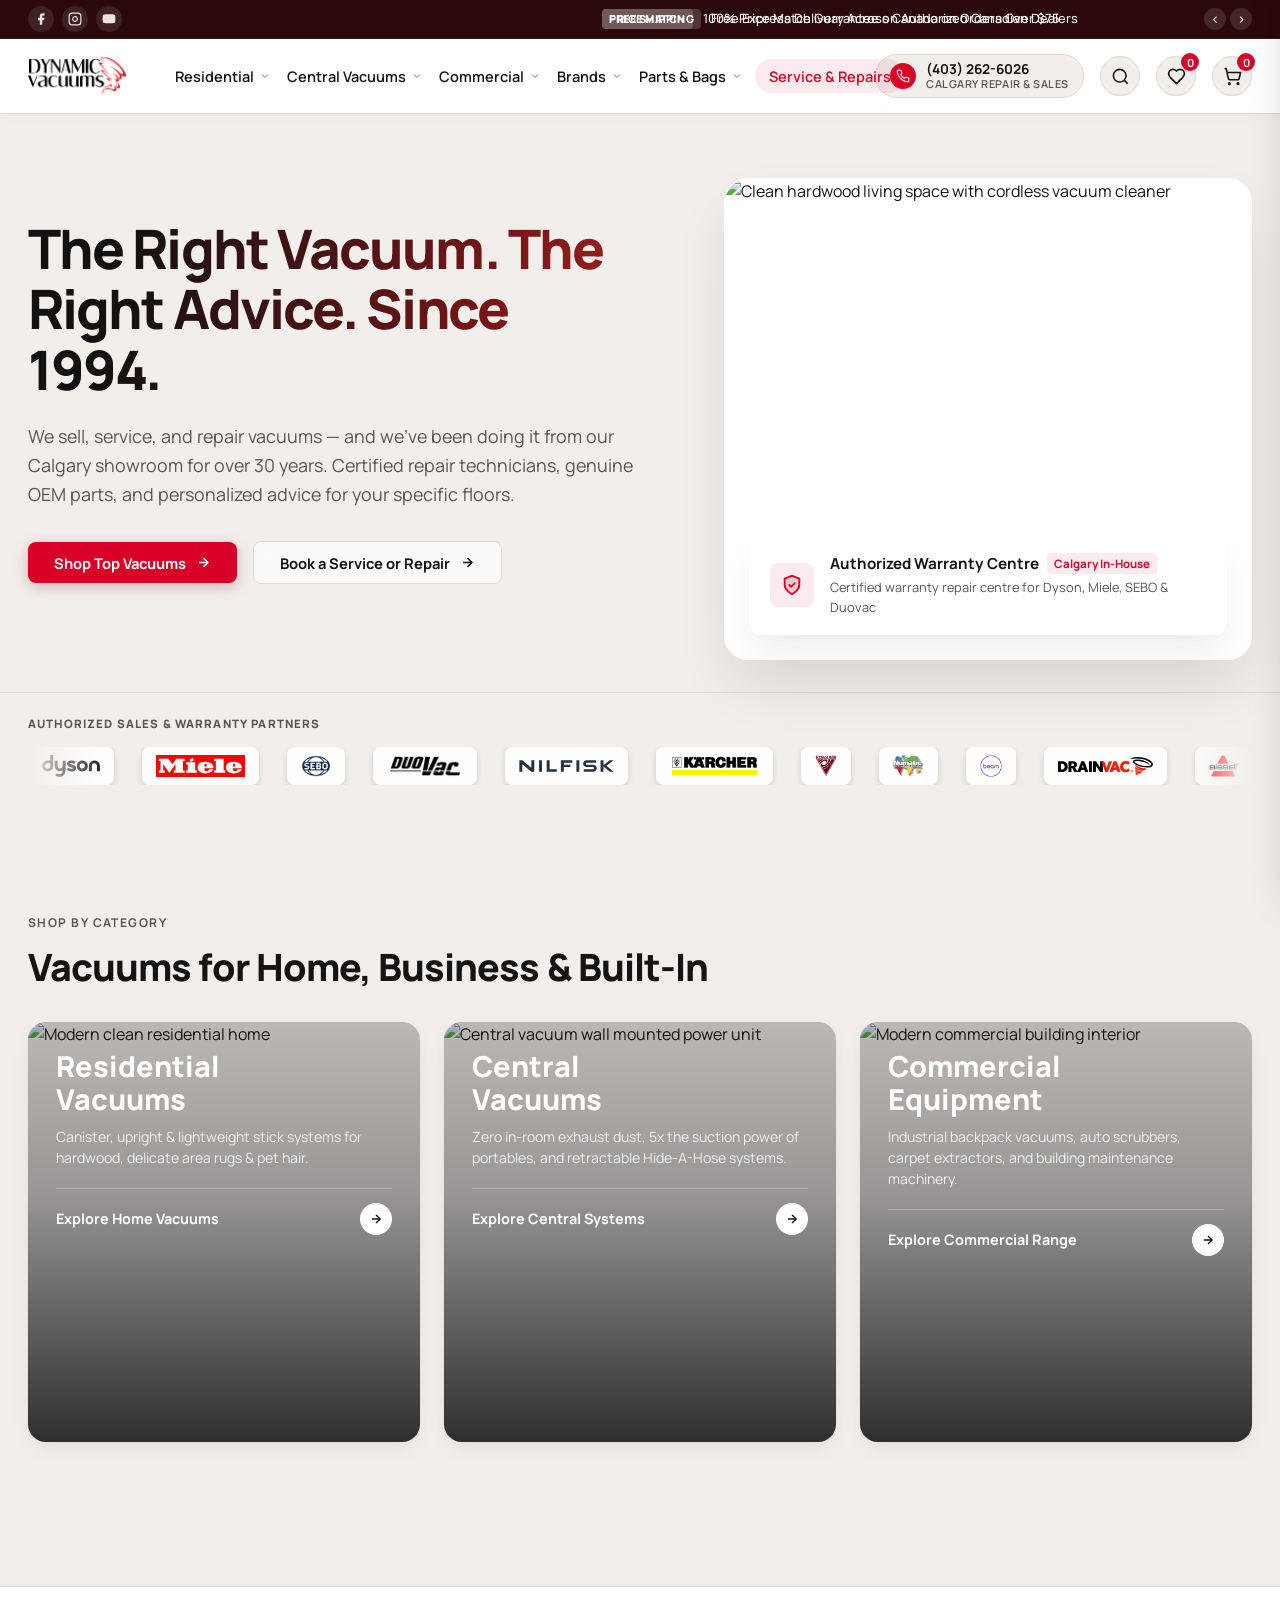
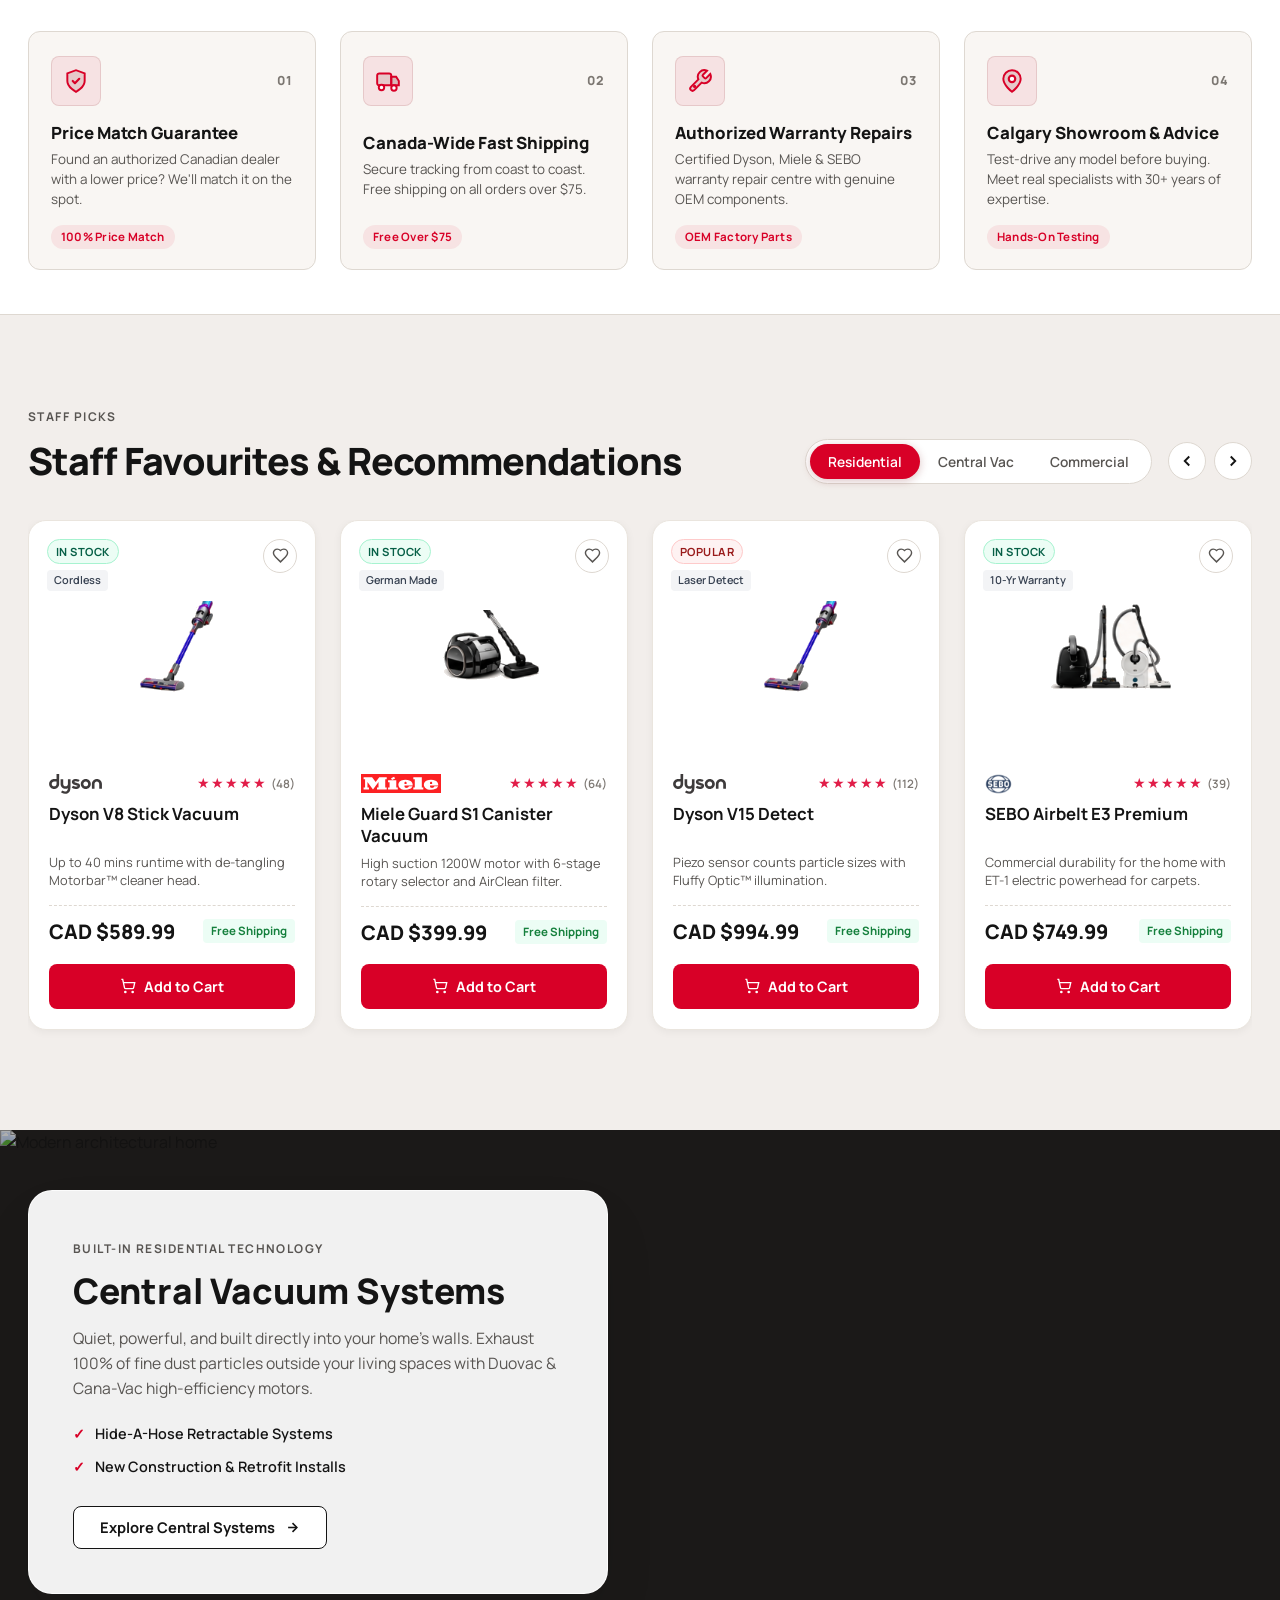
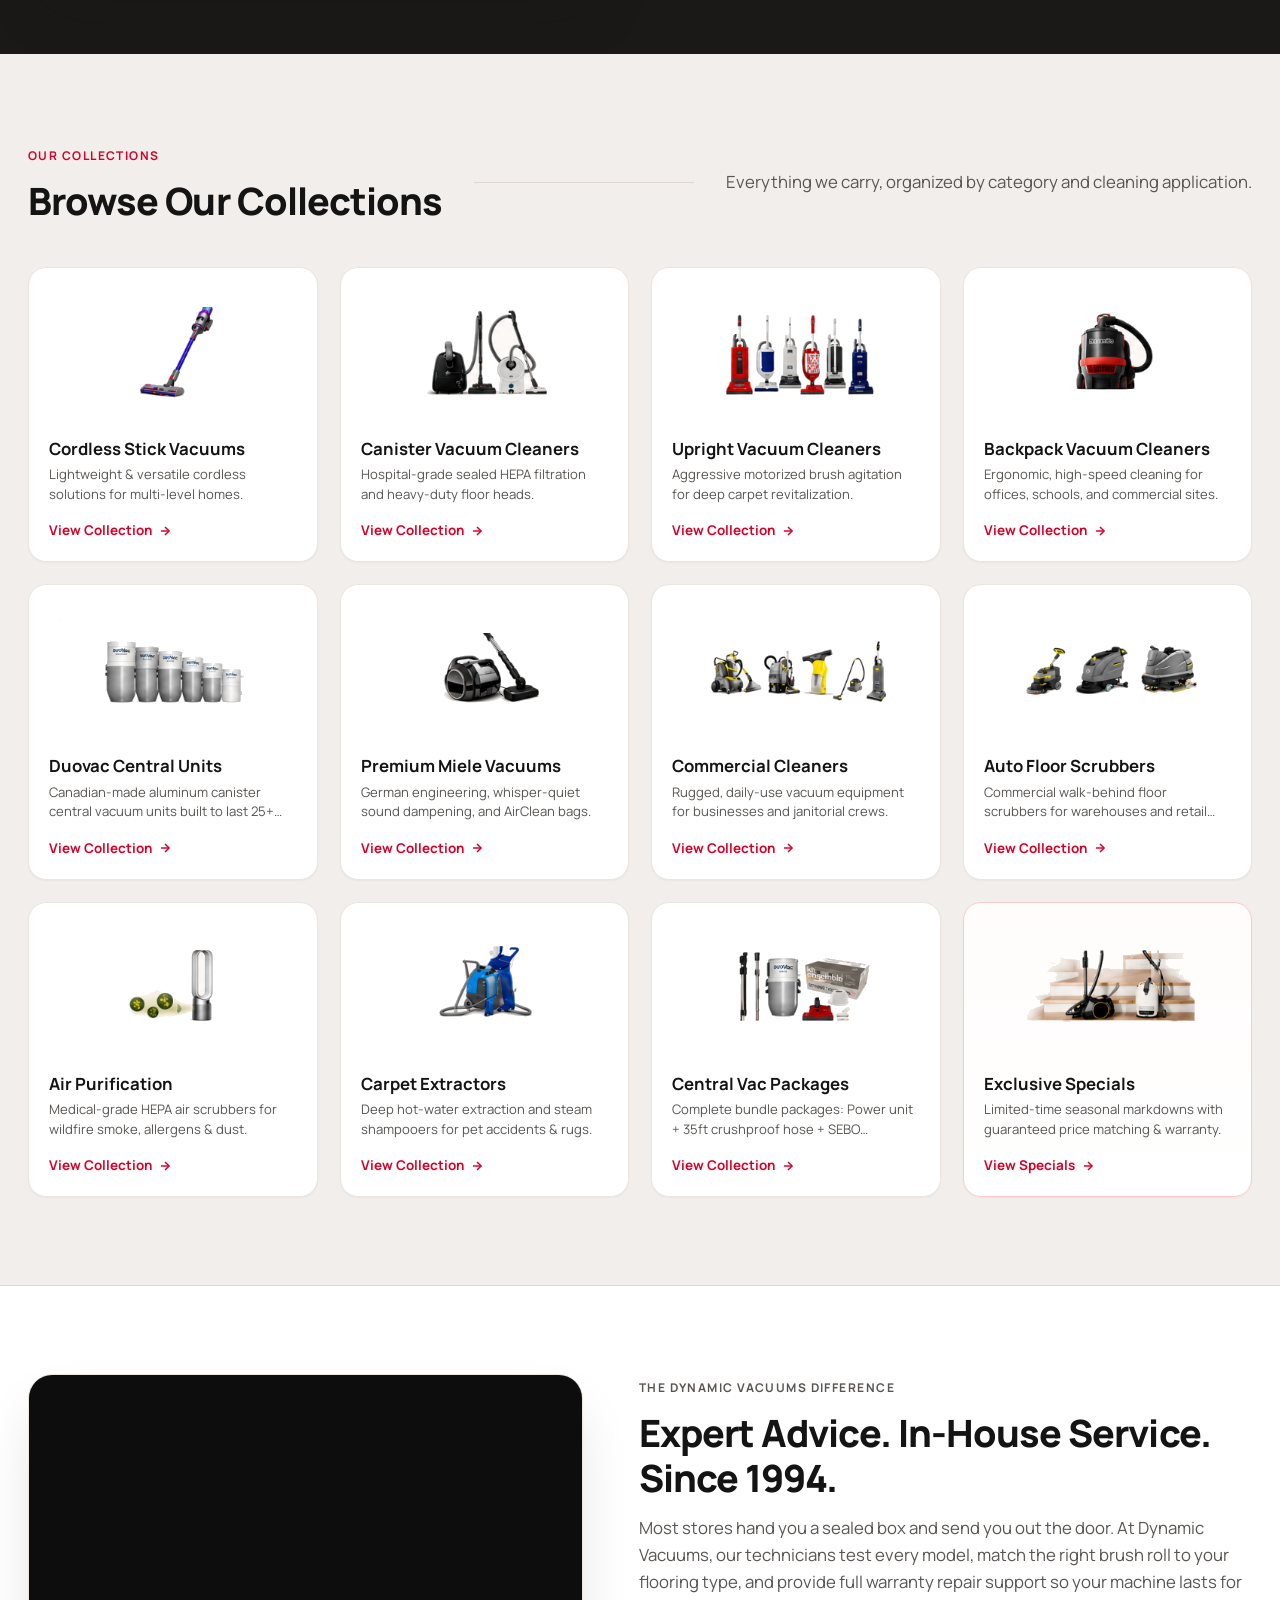
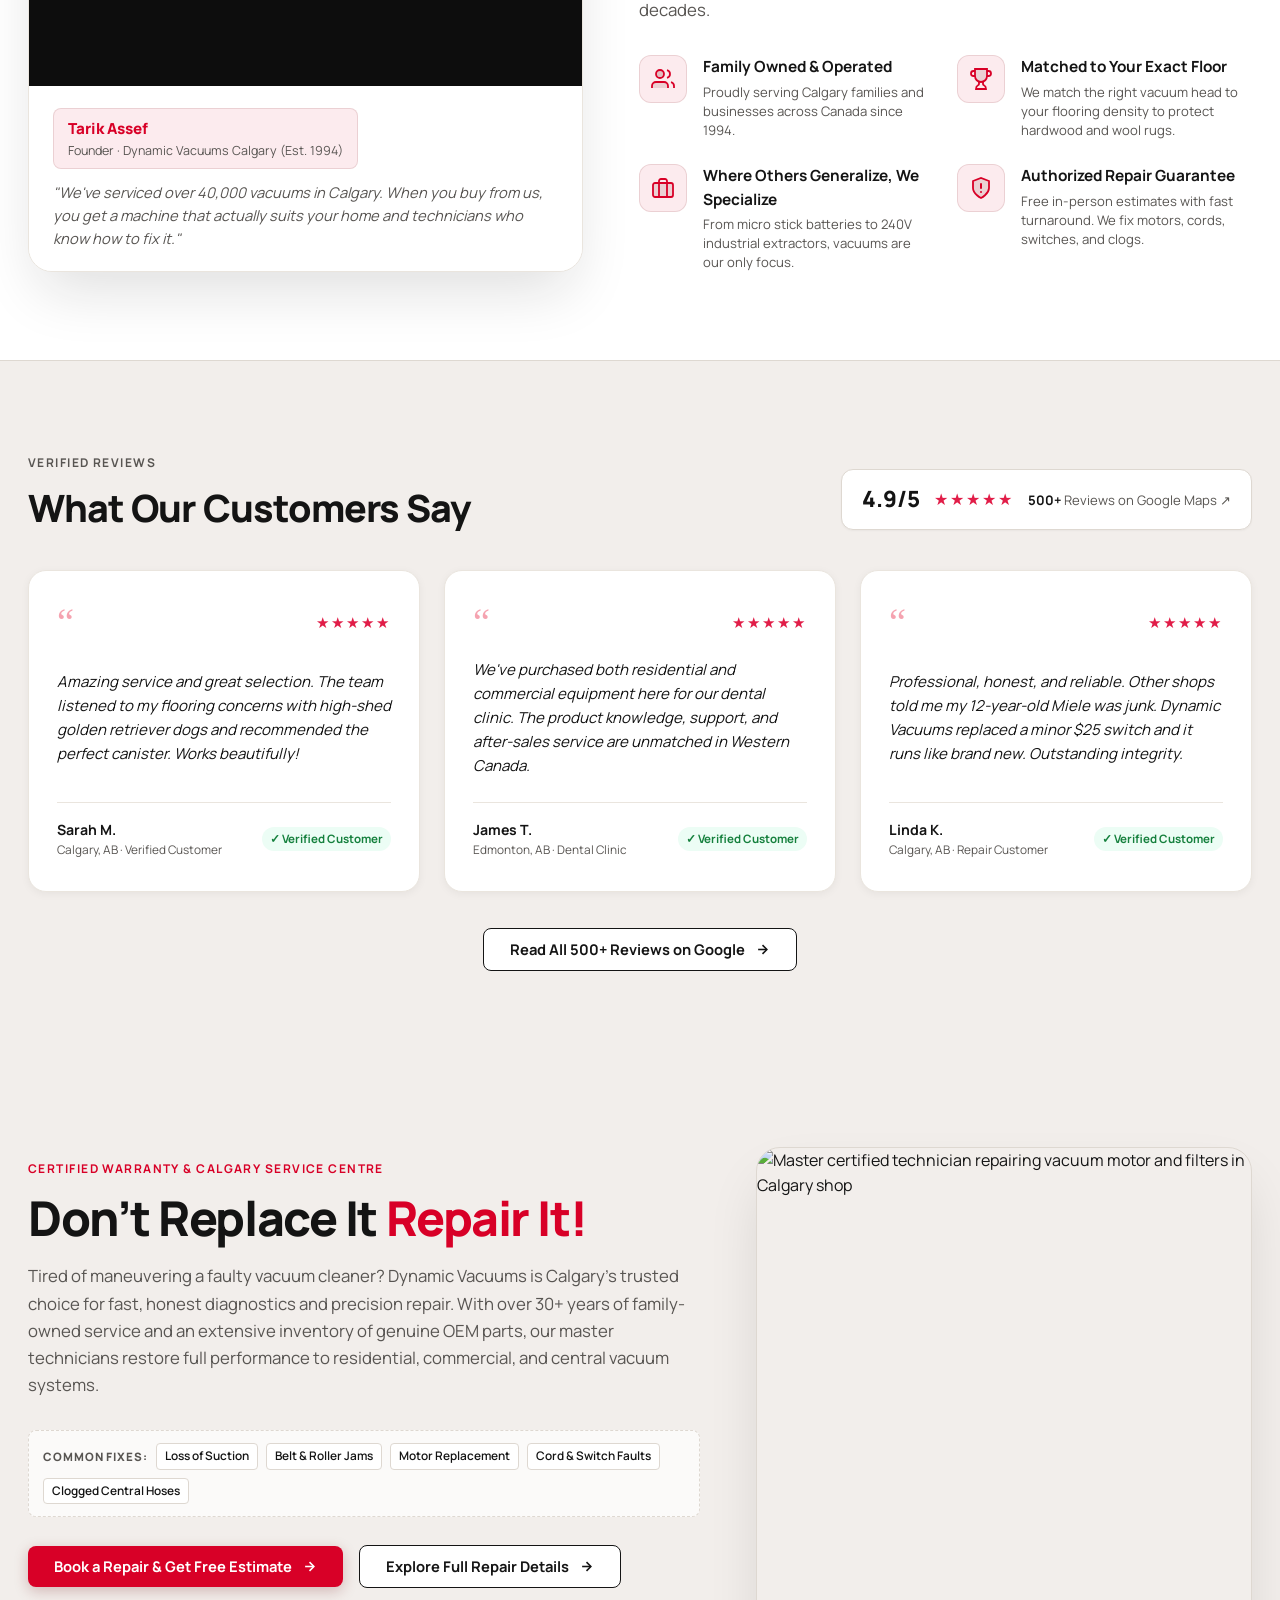
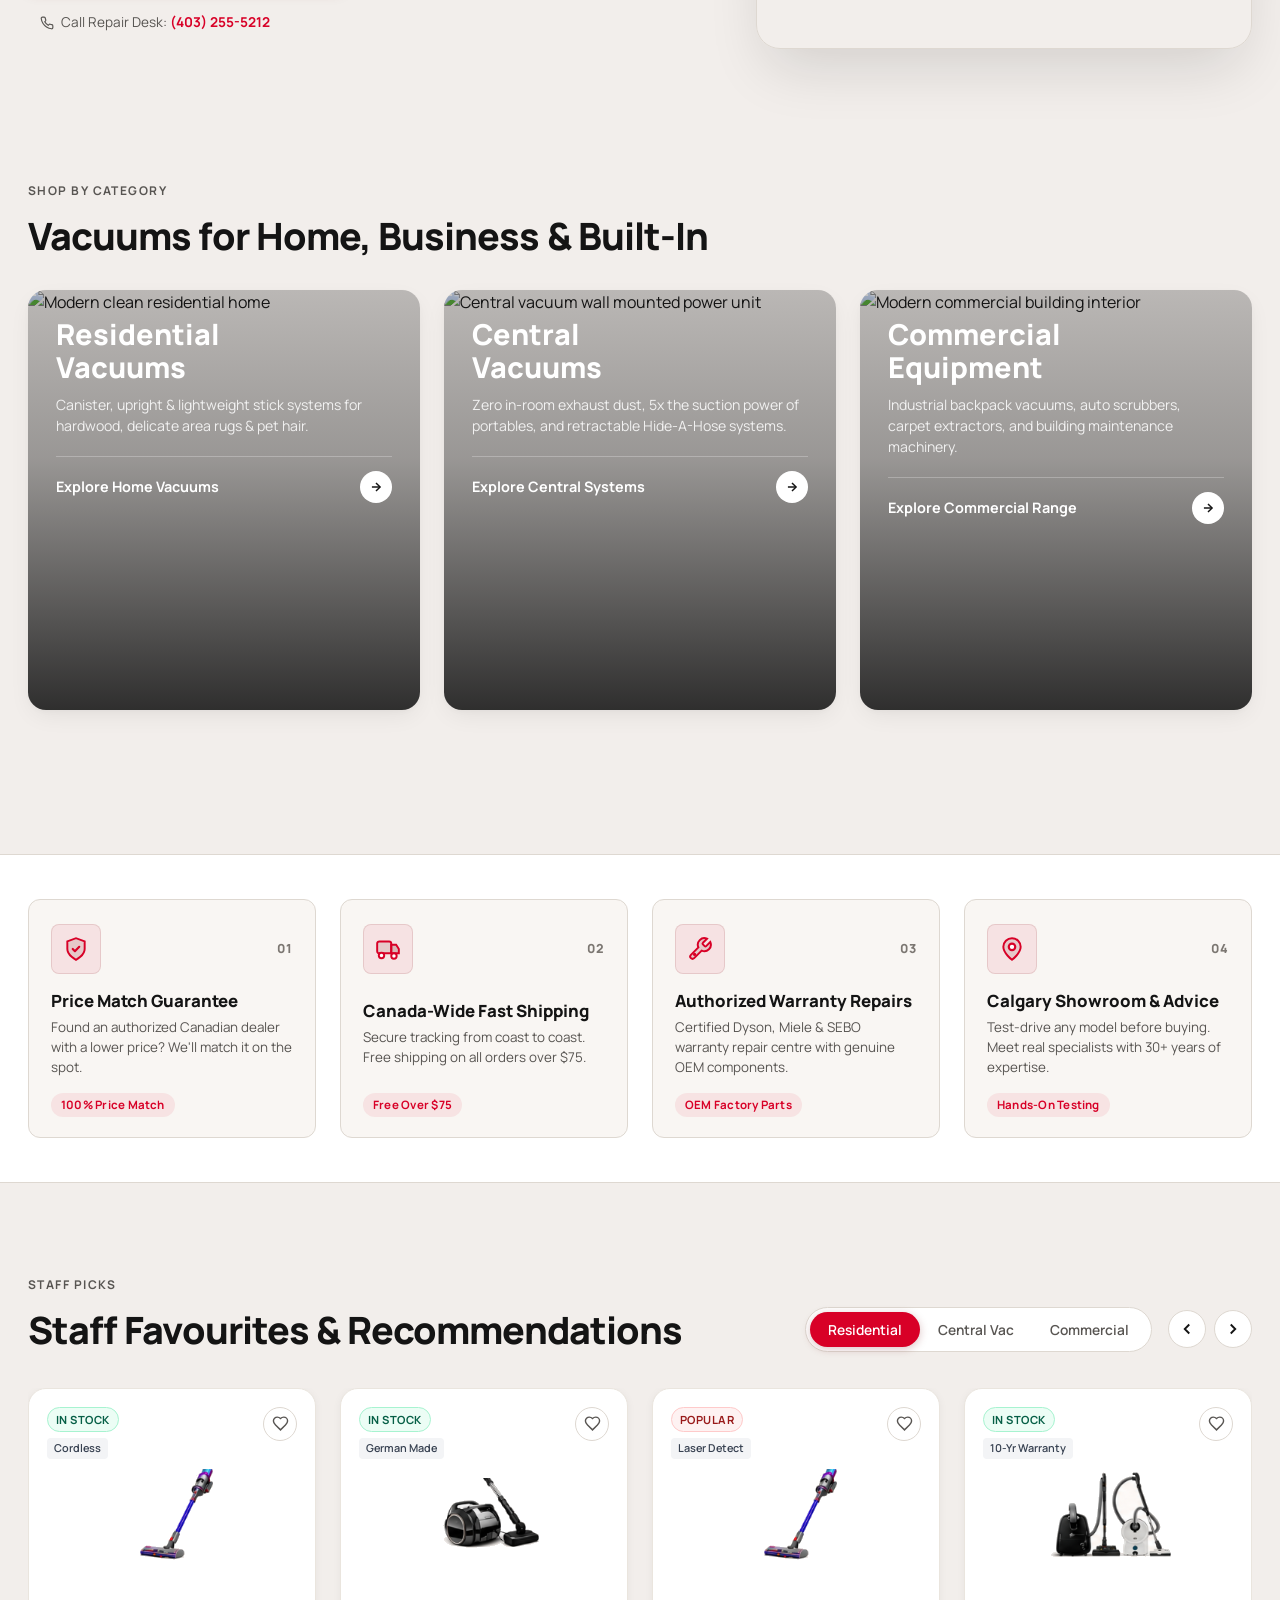
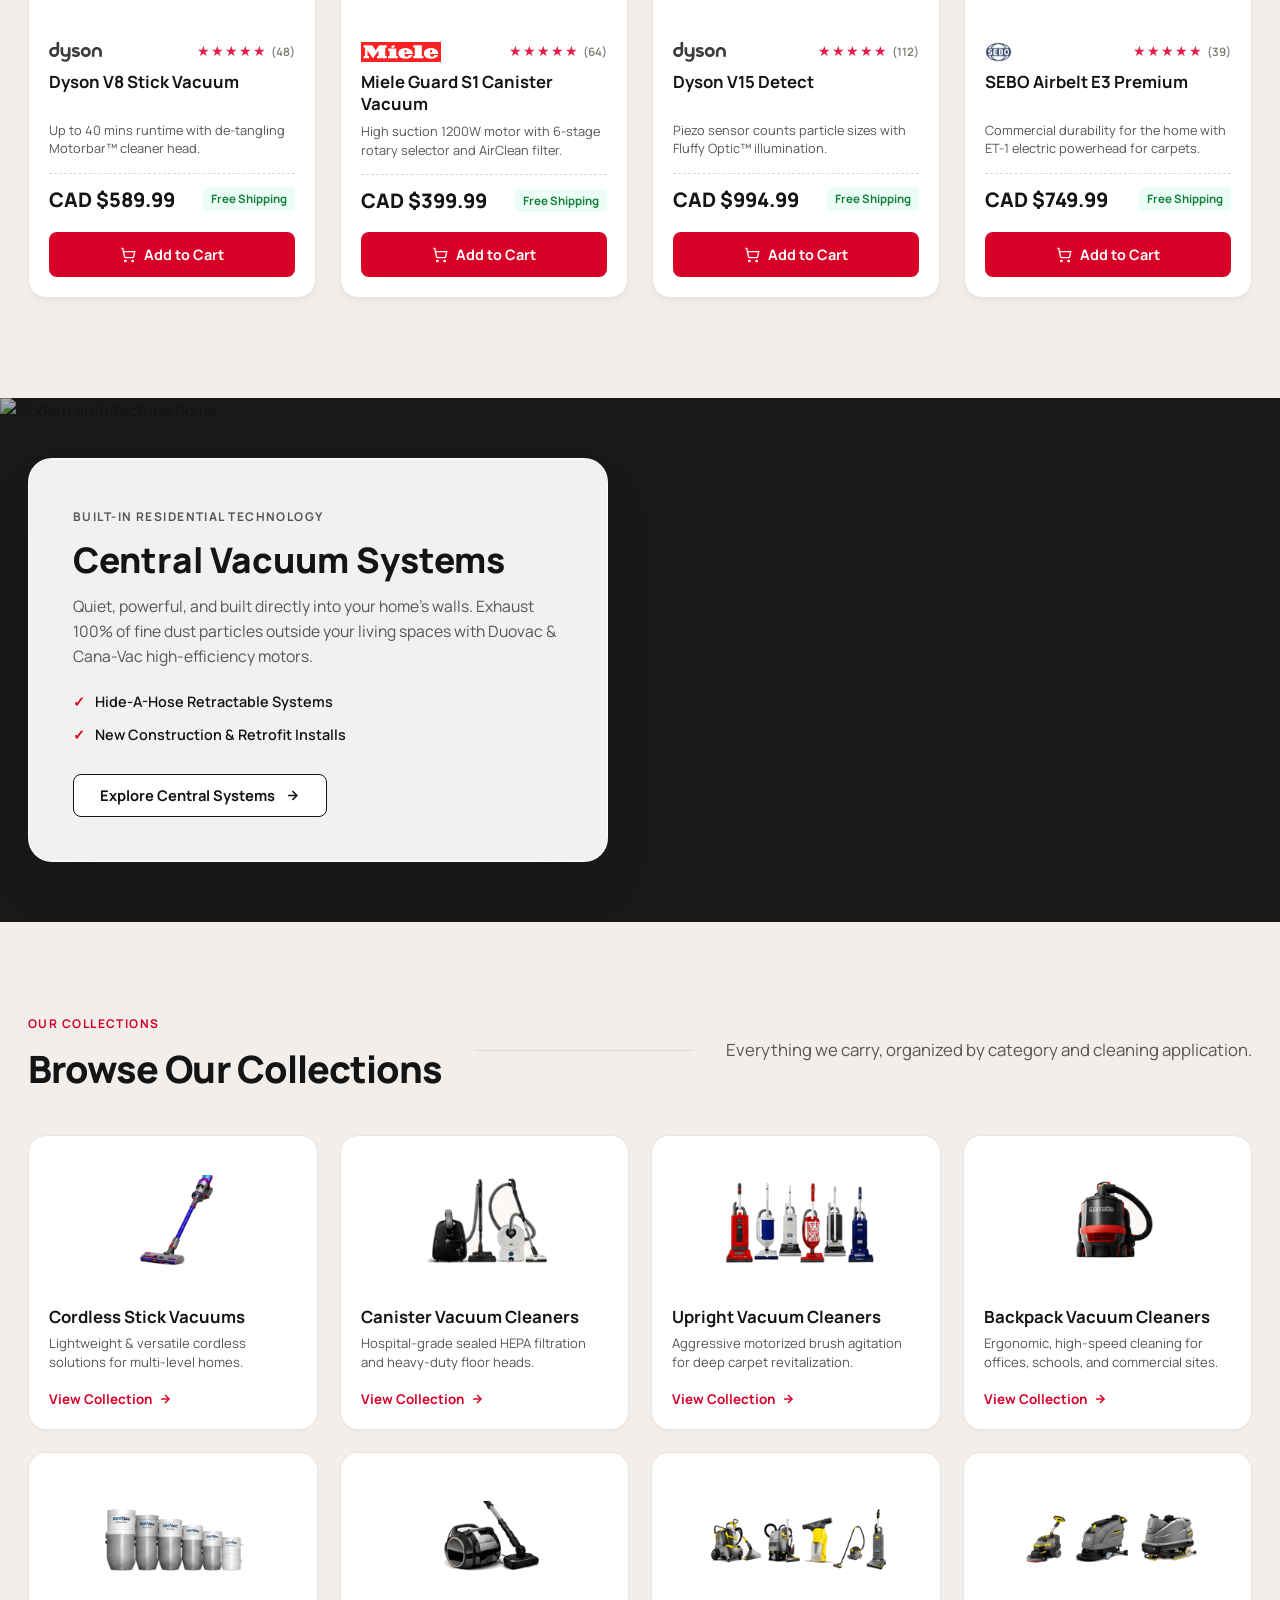
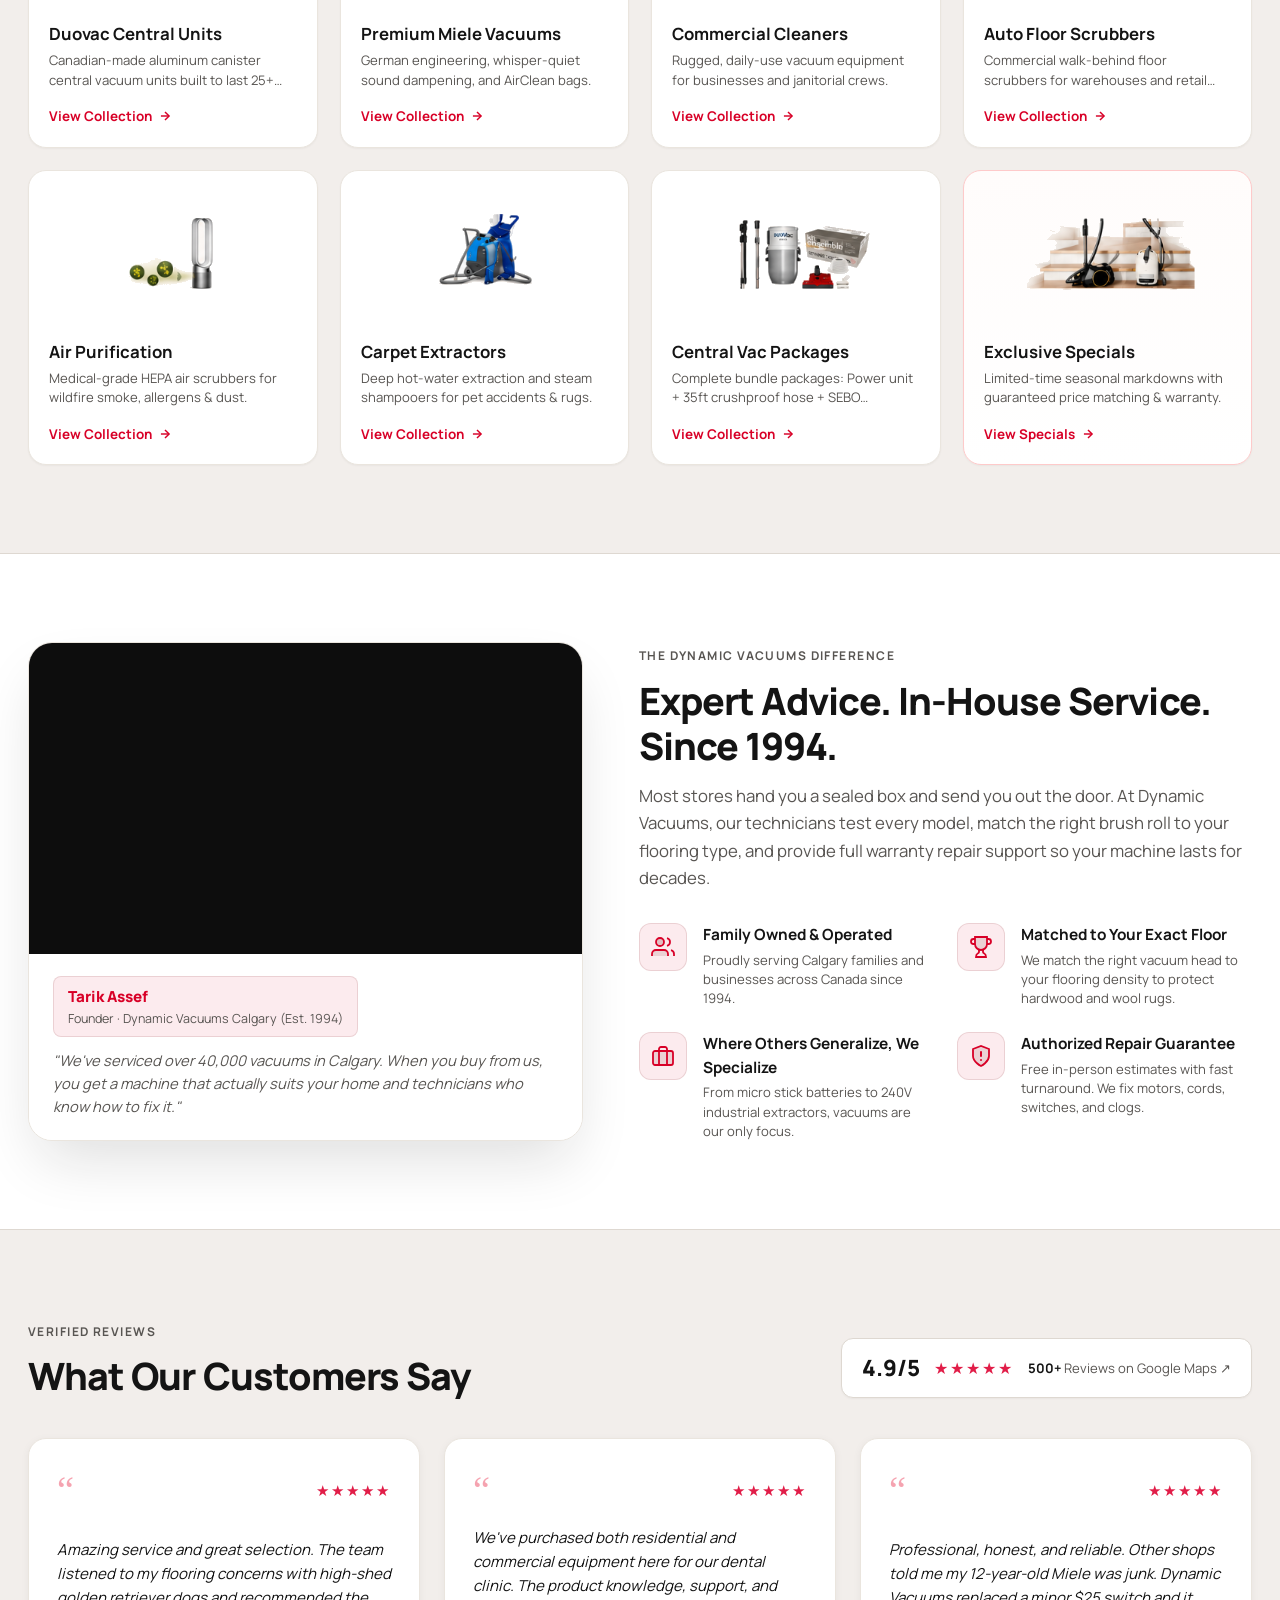
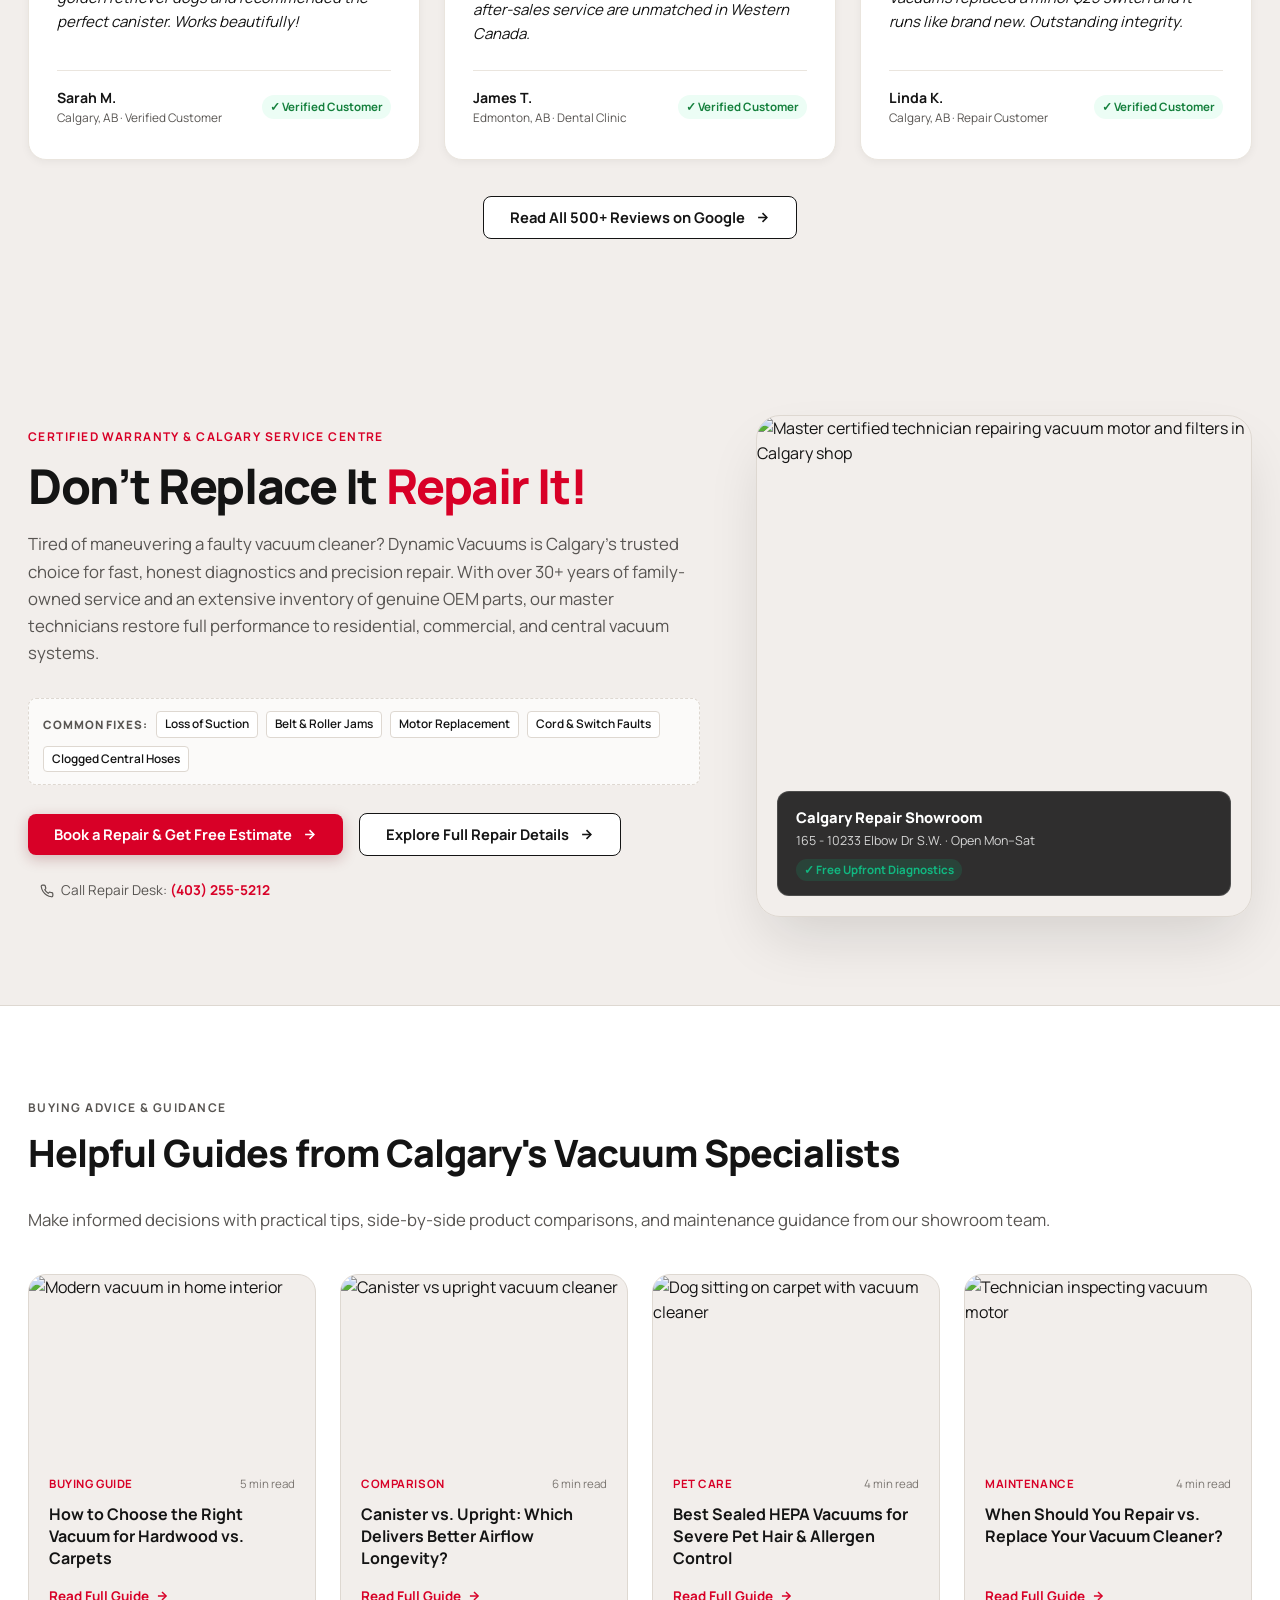
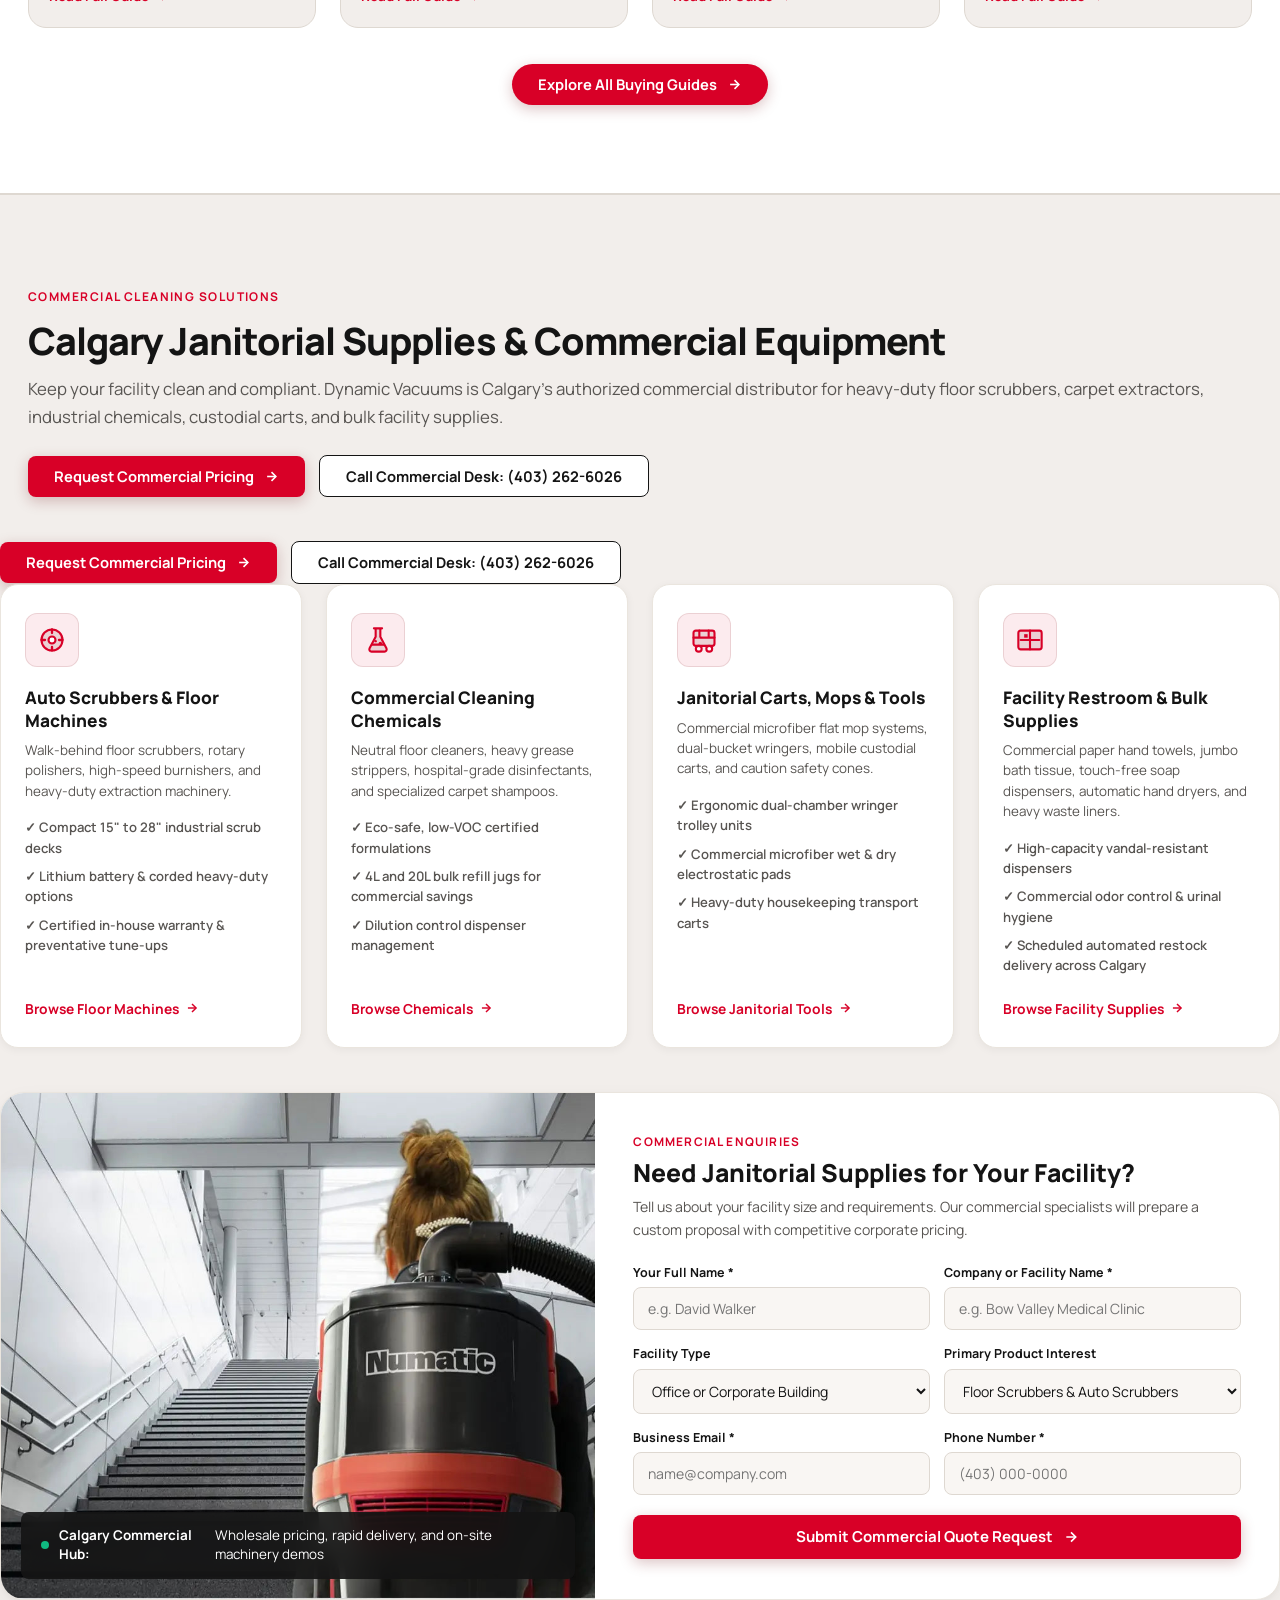
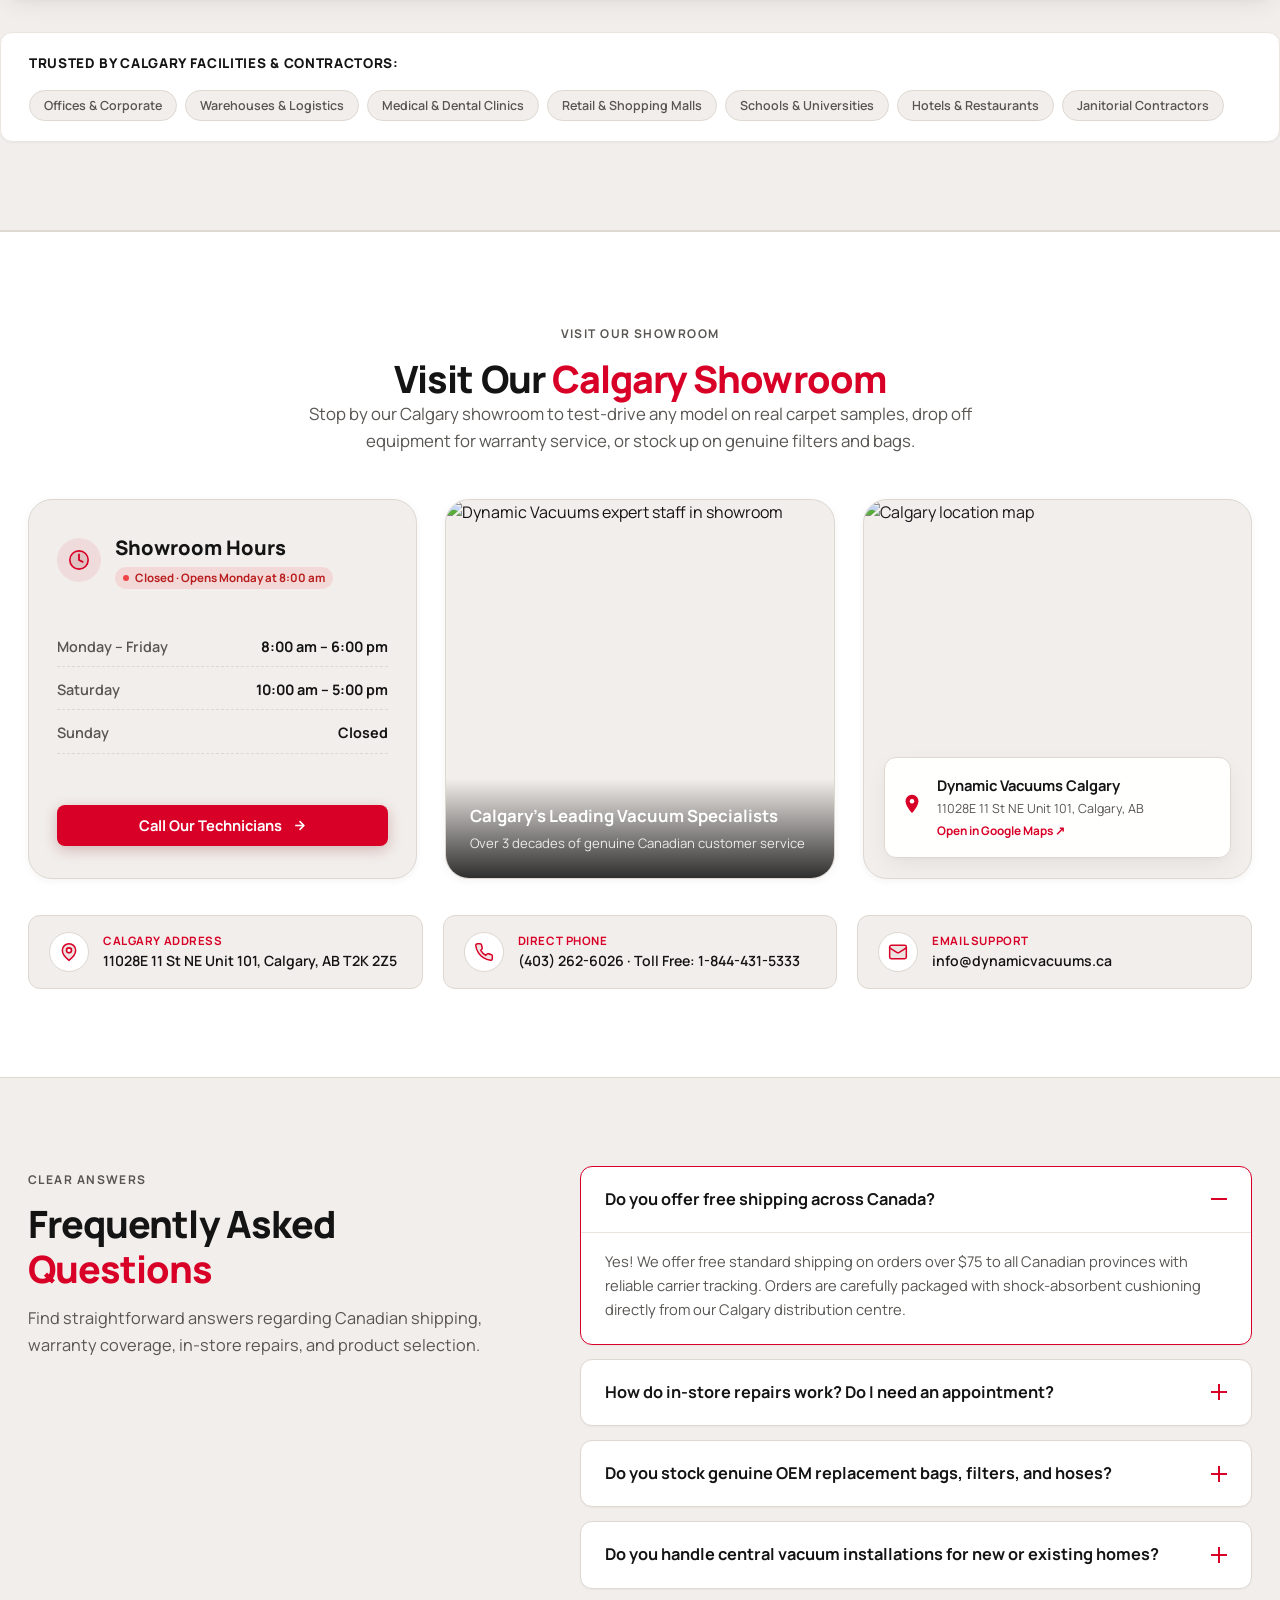
==== commit 5a754334: "Update index2 with authentic brand logos, Canada Red accent, full-width headers, and refined UX" ====
--- a/new_page.html
+++ b/new_page.html
@@ -6,6 +6,13 @@
   <title>Dynamic Vacuums | Master Vacuum Specialists & Service Centre</title>
   <meta name="description" content="Canada's premier vacuum specialists. 30+ years of authorized vacuum sales, warranty service, OEM parts, and central vacuum installations in Calgary and nationwide.">
 
+  <!-- Open Graph / Meta -->
+  <meta property="og:title" content="Dynamic Vacuums | Calgary Vacuum Specialists & Service Centre">
+  <meta property="og:description" content="Authorized vacuum sales, certified warranty repairs, and OEM parts in Calgary and across Canada since 1994.">
+  <meta property="og:type" content="website">
+  <meta property="og:image" content="logo.webp">
+  <link rel="icon" type="image/webp" href="logo.webp">
+
   <!-- Exclusively Manrope Font -->
   <link rel="preconnect" href="https://fonts.googleapis.com">
   <link rel="preconnect" href="https://fonts.gstatic.com" crossorigin>
@@ -15,33 +22,49 @@
 </head>
 <body>
 
-  <!-- Top Announcement Utility Bar -->
-  <aside class="utility-bar" aria-label="Store Benefits & Notice">
+  <!-- Accessibility: Skip to Content -->
+  <a href="#main-content" class="skip-link">Skip to main content</a>
+
+  <!-- Top Announcement Utility Bar: Social Icons & Offer Carousel -->
+  <aside class="utility-bar" aria-label="Social Links & Special Offers">
     <div class="container utility-bar__inner">
-      <div class="utility-bar__left">
-        <span class="pill-pulse"><span class="pulse-dot"></span>Calgary Showroom & Service Centre</span>
-        <span class="utility-divider">/</span>
-        <span>Family-Owned Canadian Specialists Since 1994</span>
-      </div>
-      <div class="utility-bar__right">
-        <span class="utility-item">
-          <!-- 2D Line-Duotone Shield Icon -->
-          <svg class="dt-icon" width="16" height="16" viewBox="0 0 24 24" fill="none">
-            <path d="M12 22s8-4 8-10V5l-8-3-8 3v7c0 6 8 10 8 10z" fill="rgba(116, 21, 23, 0.12)" stroke="var(--color-primary)" stroke-width="1.8"/>
-            <path d="m9 12 2 2 4-4" stroke="var(--color-primary)" stroke-width="2" stroke-linecap="round" stroke-linejoin="round"/>
-          </svg>
-          Lowest Price Guarantee
-        </span>
-        <span class="utility-item">
-          <!-- 2D Line-Duotone Canada Delivery Truck -->
-          <svg class="dt-icon" width="16" height="16" viewBox="0 0 24 24" fill="none">
-            <rect x="1" y="4" width="14" height="12" rx="1.5" fill="rgba(116, 21, 23, 0.12)" stroke="var(--color-primary)" stroke-width="1.8"/>
-            <path d="M15 8h4.5l2.5 4v4h-7V8z" fill="rgba(116, 21, 23, 0.2)" stroke="var(--color-primary)" stroke-width="1.8"/>
-            <circle cx="5.5" cy="18.5" r="2.5" fill="var(--color-white)" stroke="var(--color-primary)" stroke-width="1.8"/>
-            <circle cx="17.5" cy="18.5" r="2.5" fill="var(--color-white)" stroke="var(--color-primary)" stroke-width="1.8"/>
-          </svg>
-          Free Shipping Over $75 Across Canada
-        </span>
+      <!-- Left: Social Icons -->
+      <div class="utility-socials" aria-label="Social media channels">
+        <a href="https://facebook.com" target="_blank" rel="noopener noreferrer" class="utility-social-link" aria-label="Facebook">
+          <svg width="14" height="14" viewBox="0 0 24 24" fill="currentColor"><path d="M18 2h-3a5 5 0 0 0-5 5v3H7v4h3v8h4v-8h3l1-4h-4V7a1 1 0 0 1 1-1h3z"/></svg>
+        </a>
+        <a href="https://instagram.com" target="_blank" rel="noopener noreferrer" class="utility-social-link" aria-label="Instagram">
+          <svg width="14" height="14" viewBox="0 0 24 24" fill="none" stroke="currentColor" stroke-width="2"><rect width="20" height="20" x="2" y="2" rx="5" ry="5"/><path d="M16 11.37A4 4 0 1 1 12.63 8 4 4 0 0 1 16 11.37z"/><line x1="17.5" y1="6.5" x2="17.51" y2="6.5"/></svg>
+        </a>
+        <a href="https://youtube.com" target="_blank" rel="noopener noreferrer" class="utility-social-link" aria-label="YouTube">
+          <svg width="14" height="14" viewBox="0 0 24 24" fill="currentColor"><path d="M22.54 6.42a2.78 2.78 0 0 0-1.94-2C18.88 4 12 4 12 4s-6.88 0-8.6.46a2.78 2.78 0 0 0-1.94 2A29 29 0 0 0 1 11.75a29 29 0 0 0 .46 5.33A2.78 2.78 0 0 0 3.4 19c1.72.46 8.6.46 8.6.46s6.88 0 8.6-.46a2.78 2.78 0 0 0 1.94-2 29 29 0 0 0 .46-5.25 29 29 0 0 0-.46-5.33z"/><polygon points="9.75 15.02 15.5 11.75 9.75 8.48 9.75 15.02" fill="#eae5df"/></svg>
+        </a>
+      </div>
+
+      <!-- Right: Offer Carousel -->
+      <div class="utility-offers-carousel" aria-label="Special Offers Carousel">
+        <div class="offers-track" id="offersTrack">
+          <div class="offer-slide active">
+            <span class="offer-tag">FREE SHIPPING</span>
+            <span>Free Express Delivery Across Canada on Orders Over $75</span>
+          </div>
+          <div class="offer-slide">
+            <span class="offer-tag">PRICE MATCH</span>
+            <span>100% Price Match Guarantee on Authorized Canadian Dealers</span>
+          </div>
+          <div class="offer-slide">
+            <span class="offer-tag">WARRANTY CENTRE</span>
+            <span>Certified Warranty Service: Dyson, Miele, SEBO &amp; Duovac</span>
+          </div>
+          <div class="offer-slide">
+            <span class="offer-tag">CALGARY SHOWROOM</span>
+            <span>In-Store Testing &amp; Free Diagnostic Estimates — Open Mon–Sat</span>
+          </div>
+        </div>
+        <div class="offers-nav">
+          <button class="offer-arrow prev" aria-label="Previous offer" onclick="prevOffer()">‹</button>
+          <button class="offer-arrow next" aria-label="Next offer" onclick="nextOffer()">›</button>
+        </div>
       </div>
     </div>
   </aside>
@@ -54,7 +77,7 @@
         <img src="logo.webp" alt="Dynamic Vacuums Official Logo" class="brand-logo__img">
       </a>
 
-      <!-- Desktop Navigation -->
+      <!-- Desktop Navigation: Single Line, Evenly Spaced -->
       <nav class="main-nav" aria-label="Main Navigation">
         <ul class="nav-list">
           <li class="nav-item has-dropdown">
@@ -99,7 +122,7 @@
           <span class="hotline-icon">
             <svg width="14" height="14" viewBox="0 0 24 24" fill="none" stroke="currentColor" stroke-width="2"><path d="M22 16.92v3a2 2 0 0 1-2.18 2 19.79 19.79 0 0 1-8.63-3.07 19.5 19.5 0 0 1-6-6 19.79 19.79 0 0 1-3.07-8.67A2 2 0 0 1 4.11 2h3a2 2 0 0 1 2 1.72 12.84 12.84 0 0 0 .7 2.81 2 2 0 0 1-.45 2.11L8.09 9.91a16 16 0 0 0 6 6l1.27-1.27a2 2 0 0 1 2.11-.45 12.84 12.84 0 0 0 2.81.7A2 2 0 0 1 22 16.92z"/></svg>
           </span>
-          <span class="hotline-text"><strong>(403) 262-6026</strong><small>Expert Showroom Help</small></span>
+          <span class="hotline-text"><strong>(403) 262-6026</strong><small>Calgary Repair & Sales</small></span>
         </a>
         <button class="icon-btn search-trigger" aria-label="Search Catalog" onclick="toggleSearchModal()">
           <svg width="19" height="19" viewBox="0 0 24 24" fill="none" stroke="currentColor" stroke-width="2"><circle cx="11" cy="11" r="8"/><path d="m21 21-4.3-4.3"/></svg>
@@ -120,17 +143,13 @@
     </div>
   </header>
 
-  <main>
+  <main id="main-content">
     <!-- Hero Section -->
     <section class="hero-section">
       <div class="container hero-grid">
         <div class="hero-content">
-          <div class="hero-eyebrow-wrap">
-            <span class="hero-chip">Authorized Canadian Master Dealer</span>
-            <span class="hero-chip-sub">Dyson · Miele · SEBO · Duovac</span>
-          </div>
-          <h1 class="hero-title">A cleaner space starts with the right choice.</h1>
-          <p class="hero-subtext">Expertly selected vacuums for every home, workspace, and cleaning challenge. Backed by certified repair technicians, genuine OEM parts, and 30+ years of Calgary service.</p>
+          <h1 class="hero-title">The Right Vacuum. The Right Advice. Since 1994.</h1>
+          <p class="hero-subtext">We sell, service, and repair vacuums — and we've been doing it from our Calgary showroom for over 30 years. Certified repair technicians, genuine OEM parts, and personalized advice for your specific floors.</p>
 
           <div class="hero-cta-group">
             <a href="#featured-solutions" class="btn btn-primary">
@@ -142,69 +161,91 @@
               <svg width="15" height="15" viewBox="0 0 24 24" fill="none" stroke="currentColor" stroke-width="2.5"><path d="M5 12h14"/><path d="m12 5 7 7-7 7"/></svg>
             </a>
           </div>
-
-          <!-- Human Trust Points under Hero CTA -->
-          <div class="hero-micro-trust">
-            <div class="micro-trust-item">
-              <span class="check-dot">✓</span>
-              <span>Same-Day In-Store Diagnostics</span>
-            </div>
-            <div class="micro-trust-item">
-              <span class="check-dot">✓</span>
-              <span>100% Price Match Guarantee</span>
-            </div>
-            <div class="micro-trust-item">
-              <span class="check-dot">✓</span>
-              <span>Full Factory Warranty Support</span>
-            </div>
-          </div>
         </div>
 
         <div class="hero-visual">
           <div class="hero-image-wrapper">
-            <img src="https://images.unsplash.com/photo-1558317374-067fb5f30001?auto=format&fit=crop&w=1600&q=85" alt="Person cleaning luxury wooden floor with high-performance cordless vacuum" class="hero-img">
-
-            <!-- 2D Line-Duotone Live Metric Floating Glassmorphic Badge -->
+            <img src="https://images.unsplash.com/photo-1558317374-067fb5f30001?auto=format&fit=crop&w=1600&q=85" alt="Clean hardwood living space with cordless vacuum cleaner" class="hero-img">
+
+            <!-- Real High-Trust Warranty & Support Badge -->
             <div class="hero-floating-card">
               <div class="floating-card-icon">
                 <svg width="22" height="22" viewBox="0 0 24 24" fill="none">
-                  <path d="M12 2a10 10 0 1 0 10 10A10 10 0 0 0 12 2zm1 14.93V18a1 1 0 0 1-2 0v-1.07A7 7 0 0 1 5.07 11H6a1 1 0 0 1 0-2h-.93A7 7 0 0 1 11 5.07V6a1 1 0 0 1 2 0v-.93A7 7 0 0 1 18.93 11H18a1 1 0 0 1 0 2h.93A7 7 0 0 1 13 16.93z" fill="rgba(116, 21, 23, 0.15)"/>
-                  <circle cx="12" cy="12" r="3" fill="var(--color-primary)"/>
-                  <path d="M12 2v3m0 14v3M2 12h3m14 0h3" stroke="var(--color-primary)" stroke-width="2" stroke-linecap="round"/>
+                  <path d="M12 22s8-4 8-10V5l-8-3-8 3v7c0 6 8 10 8 10z" fill="rgba(116, 21, 23, 0.15)" stroke="var(--color-primary)" stroke-width="2"/>
+                  <path d="m9 12 2 2 4-4" stroke="var(--color-primary)" stroke-width="2" stroke-linecap="round" stroke-linejoin="round"/>
                 </svg>
               </div>
               <div class="floating-card-content">
                 <div class="metric-row">
-                  <strong>Sealed HEPA 13 Filtration</strong>
-                  <span class="metric-tag">99.97% Micron Capture</span>
+                  <strong>Authorized Warranty Centre</strong>
+                  <span class="metric-tag">Calgary In-House</span>
                 </div>
-                <span>Hospital-grade allergen containment for pet owners & allergy relief</span>
-              </div>
-            </div>
+                <span>Certified warranty repair centre for Dyson, Miele, SEBO & Duovac</span>
+              </div>
+            </div>
+          </div>
+        </div>
+      </div>
+
+      <!-- Hero Brand Logos Carousel -->
+      <div class="container hero-brands-wrap" id="brands">
+        <div class="hero-brands-label">AUTHORIZED SALES &amp; WARRANTY PARTNERS</div>
+        <div class="hero-brands-marquee">
+          <div class="brands-marquee-track">
+            <!-- Set 1 -->
+            <span class="hero-brand-item"><img src="images/brands/dyson.svg" alt="Dyson" class="hero-brand-logo"></span>
+            <span class="hero-brand-item"><img src="images/brands/miele.svg" alt="Miele" class="hero-brand-logo"></span>
+            <span class="hero-brand-item"><img src="images/brands/sebo.png" alt="SEBO" class="hero-brand-logo"></span>
+            <span class="hero-brand-item"><img src="images/brands/duovac.png" alt="Duovac" class="hero-brand-logo"></span>
+            <span class="hero-brand-item"><img src="images/brands/nilfisk.svg" alt="Nilfisk" class="hero-brand-logo"></span>
+            <span class="hero-brand-item"><img src="images/brands/karcher.png" alt="Kärcher" class="hero-brand-logo"></span>
+            <span class="hero-brand-item"><img src="images/brands/cyclovac.png" alt="CycloVac" class="hero-brand-logo"></span>
+            <span class="hero-brand-item"><img src="images/brands/numatic.png" alt="Numatic / Henry" class="hero-brand-logo"></span>
+            <span class="hero-brand-item"><img src="images/brands/beam.png" alt="Beam Central Vacuums" class="hero-brand-logo"></span>
+            <span class="hero-brand-item"><img src="images/brands/drainvac.svg" alt="Drainvac" class="hero-brand-logo"></span>
+            <span class="hero-brand-item"><img src="images/brands/bissell.png" alt="Bissell" class="hero-brand-logo"></span>
+            <span class="hero-brand-item"><img src="images/brands/hoover.png" alt="Hoover" class="hero-brand-logo"></span>
+            <span class="hero-brand-item"><img src="images/brands/sanitaire.png" alt="Sanitaire" class="hero-brand-logo"></span>
+            <span class="hero-brand-item"><img src="images/brands/electrolux.png" alt="Electrolux" class="hero-brand-logo"></span>
+            <span class="hero-brand-item"><img src="images/brands/shark.png" alt="Shark" class="hero-brand-logo"></span>
+
+            <!-- Set 2 (Duplicate for seamless infinite scroll) -->
+            <span class="hero-brand-item" aria-hidden="true"><img src="images/brands/dyson.svg" alt="" class="hero-brand-logo"></span>
+            <span class="hero-brand-item" aria-hidden="true"><img src="images/brands/miele.svg" alt="" class="hero-brand-logo"></span>
+            <span class="hero-brand-item" aria-hidden="true"><img src="images/brands/sebo.png" alt="" class="hero-brand-logo"></span>
+            <span class="hero-brand-item" aria-hidden="true"><img src="images/brands/duovac.png" alt="" class="hero-brand-logo"></span>
+            <span class="hero-brand-item" aria-hidden="true"><img src="images/brands/nilfisk.svg" alt="" class="hero-brand-logo"></span>
+            <span class="hero-brand-item" aria-hidden="true"><img src="images/brands/karcher.png" alt="" class="hero-brand-logo"></span>
+            <span class="hero-brand-item" aria-hidden="true"><img src="images/brands/cyclovac.png" alt="" class="hero-brand-logo"></span>
+            <span class="hero-brand-item" aria-hidden="true"><img src="images/brands/numatic.png" alt="" class="hero-brand-logo"></span>
+            <span class="hero-brand-item" aria-hidden="true"><img src="images/brands/beam.png" alt="" class="hero-brand-logo"></span>
+            <span class="hero-brand-item" aria-hidden="true"><img src="images/brands/drainvac.svg" alt="" class="hero-brand-logo"></span>
+            <span class="hero-brand-item" aria-hidden="true"><img src="images/brands/bissell.png" alt="" class="hero-brand-logo"></span>
+            <span class="hero-brand-item" aria-hidden="true"><img src="images/brands/hoover.png" alt="" class="hero-brand-logo"></span>
+            <span class="hero-brand-item" aria-hidden="true"><img src="images/brands/sanitaire.png" alt="" class="hero-brand-logo"></span>
+            <span class="hero-brand-item" aria-hidden="true"><img src="images/brands/electrolux.png" alt="" class="hero-brand-logo"></span>
+            <span class="hero-brand-item" aria-hidden="true"><img src="images/brands/shark.png" alt="" class="hero-brand-logo"></span>
           </div>
         </div>
       </div>
     </section>
 
-    <!-- Shop By Category (3 Clean Architectural Banners) -->
+    <!-- Shop By Category (Pills and Pill Content Removed) -->
     <section class="section category-banners" id="residential">
       <div class="container">
         <div class="section-header-compact">
-          <span class="eyebrow">SHOP BY PURPOSE</span>
-          <h2 class="section-title">Engineered Cleaning for Every Environment</h2>
+          <span class="eyebrow">SHOP BY CATEGORY</span>
+          <h2 class="section-title">Vacuums for Home, Business & Built-In</h2>
         </div>
 
         <div class="category-grid">
           <!-- Card 1 -->
-          <article class="category-card" onclick="window.location.href='https://dynamicvac.com/collections/canister-vacuum-cleaners'">
-            <img src="https://images.unsplash.com/photo-1600585154340-be6161a56a0c?auto=format&fit=crop&w=900&q=80" alt="Modern clean residential home" class="category-card__img">
+          <a href="https://dynamicvac.com/collections/canister-vacuum-cleaners" class="category-card" aria-label="Explore Residential Vacuums">
+            <img src="https://images.unsplash.com/photo-1600585154340-be6161a56a0c?auto=format&fit=crop&w=900&q=80" alt="Modern clean residential home" class="category-card__img" loading="lazy">
             <div class="category-card__overlay">
-              <div class="category-card__top">
-                <span class="cat-pill">Home & Family</span>
-              </div>
               <div class="category-card__bottom">
                 <h3 class="category-card__title">Residential<br>Vacuums</h3>
-                <p class="category-card__desc">Canister, upright & lightweight stick systems engineered for hardwood, delicate area rugs & heavy pet carpets.</p>
+                <p class="category-card__desc">Canister, upright & lightweight stick systems for hardwood, delicate area rugs & pet hair.</p>
                 <div class="category-card__action">
                   <span>Explore Home Vacuums</span>
                   <div class="action-circle">
@@ -213,18 +254,15 @@
                 </div>
               </div>
             </div>
-          </article>
+          </a>
 
           <!-- Card 2 -->
-          <article class="category-card" id="central" onclick="window.location.href='https://dynamicvac.com/collections/central-vacuum-systems'">
-            <img src="https://images.unsplash.com/photo-1581578731548-c64695cc6952?auto=format&fit=crop&w=900&q=80" alt="Central vacuum wall mounted power unit" class="category-card__img">
+          <a href="https://dynamicvac.com/collections/central-vacuum-systems" class="category-card" id="central" aria-label="Explore Central Systems">
+            <img src="https://images.unsplash.com/photo-1581578731548-c64695cc6952?auto=format&fit=crop&w=900&q=80" alt="Central vacuum wall mounted power unit" class="category-card__img" loading="lazy">
             <div class="category-card__overlay">
-              <div class="category-card__top">
-                <span class="cat-pill">Whole-Home Built-In</span>
-              </div>
               <div class="category-card__bottom">
                 <h3 class="category-card__title">Central<br>Vacuums</h3>
-                <p class="category-card__desc">Zero in-room exhaust dust, 5x the suction power of portable vacuums, and seamless retractable hose systems.</p>
+                <p class="category-card__desc">Zero in-room exhaust dust, 5x the suction power of portables, and retractable Hide-A-Hose systems.</p>
                 <div class="category-card__action">
                   <span>Explore Central Systems</span>
                   <div class="action-circle">
@@ -233,18 +271,15 @@
                 </div>
               </div>
             </div>
-          </article>
+          </a>
 
           <!-- Card 3 -->
-          <article class="category-card" id="commercial" onclick="window.location.href='https://dynamicvac.com/collections/commercial-vacuums'">
-            <img src="https://images.unsplash.com/photo-1497366216548-37526070297c?auto=format&fit=crop&w=900&q=80" alt="Modern commercial building interior" class="category-card__img">
+          <a href="https://dynamicvac.com/collections/commercial-vacuums" class="category-card" id="commercial" aria-label="Explore Commercial Range">
+            <img src="https://images.unsplash.com/photo-1497366216548-37526070297c?auto=format&fit=crop&w=900&q=80" alt="Modern commercial building interior" class="category-card__img" loading="lazy">
             <div class="category-card__overlay">
-              <div class="category-card__top">
-                <span class="cat-pill">Commercial & Janitorial</span>
-              </div>
               <div class="category-card__bottom">
                 <h3 class="category-card__title">Commercial<br>Equipment</h3>
-                <p class="category-card__desc">Industrial backpack vacuums, auto scrubbers, wet/dry extractors, and heavy-duty building maintenance machinery.</p>
+                <p class="category-card__desc">Industrial backpack vacuums, auto scrubbers, carpet extractors, and building maintenance machinery.</p>
                 <div class="category-card__action">
                   <span>Explore Commercial Range</span>
                   <div class="action-circle">
@@ -253,71 +288,87 @@
                 </div>
               </div>
             </div>
-          </article>
+          </a>
         </div>
       </div>
     </section>
 
-    <!-- 4 Artisanal 2D Line-Duotone Trust Crests Strip -->
+    <!-- 4 High-Visual Trust Guarantees Strip (Zero AI Slop) -->
     <section class="trust-crest-strip" aria-label="Customer Guarantees and Services">
       <div class="container trust-crest-grid">
-        <!-- Crest 1: Lowest Price Match -->
-        <div class="trust-crest">
-          <div class="crest-icon-box">
-            <svg class="crest-svg" width="28" height="28" viewBox="0 0 24 24" fill="none">
-              <path d="M12 22s8-4 8-10V5l-8-3-8 3v7c0 6 8 10 8 10z" fill="rgba(116, 21, 23, 0.12)" stroke="var(--color-primary)" stroke-width="1.8"/>
-              <path d="m9 12 2 2 4-4" stroke="var(--color-primary)" stroke-width="2" stroke-linecap="round" stroke-linejoin="round"/>
-            </svg>
-          </div>
-          <div class="crest-info">
-            <strong class="crest-title">Price Match Guarantee</strong>
-            <span class="crest-desc">Found an authorized Canadian dealer with a lower price? We'll match it on the spot.</span>
-          </div>
-        </div>
-
-        <!-- Crest 2: Canada-Wide Shipping -->
-        <div class="trust-crest">
-          <div class="crest-icon-box">
-            <svg class="crest-svg" width="28" height="28" viewBox="0 0 24 24" fill="none">
-              <rect x="2" y="5" width="13" height="11" rx="2" fill="rgba(116, 21, 23, 0.12)" stroke="var(--color-primary)" stroke-width="1.8"/>
-              <path d="M15 8h4.5l2.5 4v4h-7V8z" fill="rgba(116, 21, 23, 0.22)" stroke="var(--color-primary)" stroke-width="1.8"/>
-              <circle cx="6" cy="18" r="2.5" fill="var(--color-white)" stroke="var(--color-primary)" stroke-width="1.8"/>
-              <circle cx="17.5" cy="18.5" r="2.5" fill="var(--color-white)" stroke="var(--color-primary)" stroke-width="1.8"/>
-            </svg>
-          </div>
-          <div class="crest-info">
-            <strong class="crest-title">Canada-Wide Fast Shipping</strong>
-            <span class="crest-desc">Secure tracking from coast to coast. Free shipping on all orders over $75.</span>
-          </div>
-        </div>
-
-        <!-- Crest 3: Master Tech Repair -->
-        <div class="trust-crest">
-          <div class="crest-icon-box">
-            <svg class="crest-svg" width="28" height="28" viewBox="0 0 24 24" fill="none">
-              <path d="M14.7 6.3a1 1 0 0 0 0 1.4l1.6 1.6a1 1 0 0 0 1.4 0l3.77-3.77a6 6 0 0 1-7.94 7.94l-6.91 6.91a2.12 2.12 0 0 1-3-3l6.91-6.91a6 6 0 0 1 7.94-7.94l-3.76 3.76z" fill="rgba(116, 21, 23, 0.12)" stroke="var(--color-primary)" stroke-width="1.8"/>
-              <circle cx="7" cy="17" r="1.5" fill="var(--color-primary)"/>
-            </svg>
-          </div>
-          <div class="crest-info">
-            <strong class="crest-title">Authorized Warranty Repairs</strong>
-            <span class="crest-desc">Certified Dyson, Miele & SEBO warranty repair centre with genuine OEM components.</span>
-          </div>
-        </div>
-
-        <!-- Crest 4: Locally Owned Showroom -->
-        <div class="trust-crest">
-          <div class="crest-icon-box">
-            <svg class="crest-svg" width="28" height="28" viewBox="0 0 24 24" fill="none">
-              <path d="M20 10c0 6-8 12-8 12s-8-6-8-12a8 8 0 0 1 16 0Z" fill="rgba(116, 21, 23, 0.12)" stroke="var(--color-primary)" stroke-width="1.8"/>
-              <circle cx="12" cy="10" r="3" fill="var(--color-white)" stroke="var(--color-primary)" stroke-width="2"/>
-            </svg>
-          </div>
-          <div class="crest-info">
-            <strong class="crest-title">Calgary Showroom & Advice</strong>
-            <span class="crest-desc">Test-drive any model before buying. Meet real specialists with 30+ years of expertise.</span>
-          </div>
-        </div>
+        <!-- Card 1: Lowest Price Match -->
+        <article class="trust-crest-card">
+          <div class="trust-crest-card__top">
+            <div class="crest-icon-box">
+              <svg class="crest-svg" width="26" height="26" viewBox="0 0 24 24" fill="none">
+                <path d="M12 22s8-4 8-10V5l-8-3-8 3v7c0 6 8 10 8 10z" fill="rgba(116, 21, 23, 0.12)" stroke="var(--color-primary)" stroke-width="1.8"/>
+                <path d="m9 12 2 2 4-4" stroke="var(--color-primary)" stroke-width="2" stroke-linecap="round" stroke-linejoin="round"/>
+              </svg>
+            </div>
+            <span class="crest-number">01</span>
+          </div>
+          <div class="trust-crest-card__body">
+            <h3 class="crest-title">Price Match Guarantee</h3>
+            <p class="crest-desc">Found an authorized Canadian dealer with a lower price? We'll match it on the spot.</p>
+          </div>
+          <span class="crest-perk-badge">100% Price Match</span>
+        </article>
+
+        <!-- Card 2: Canada-Wide Shipping -->
+        <article class="trust-crest-card">
+          <div class="trust-crest-card__top">
+            <div class="crest-icon-box">
+              <svg class="crest-svg" width="26" height="26" viewBox="0 0 24 24" fill="none">
+                <rect x="2" y="5" width="13" height="11" rx="2" fill="rgba(116, 21, 23, 0.12)" stroke="var(--color-primary)" stroke-width="1.8"/>
+                <path d="M15 8h4.5l2.5 4v4h-7V8z" fill="rgba(116, 21, 23, 0.22)" stroke="var(--color-primary)" stroke-width="1.8"/>
+                <circle cx="6" cy="18" r="2.5" fill="var(--color-white)" stroke="var(--color-primary)" stroke-width="1.8"/>
+                <circle cx="17.5" cy="18.5" r="2.5" fill="var(--color-white)" stroke="var(--color-primary)" stroke-width="1.8"/>
+              </svg>
+            </div>
+            <span class="crest-number">02</span>
+          </div>
+          <div class="trust-crest-card__body">
+            <h3 class="crest-title">Canada-Wide Fast Shipping</h3>
+            <p class="crest-desc">Secure tracking from coast to coast. Free shipping on all orders over $75.</p>
+          </div>
+          <span class="crest-perk-badge">Free Over $75</span>
+        </article>
+
+        <!-- Card 3: Master Tech Repair -->
+        <article class="trust-crest-card">
+          <div class="trust-crest-card__top">
+            <div class="crest-icon-box">
+              <svg class="crest-svg" width="26" height="26" viewBox="0 0 24 24" fill="none">
+                <path d="M14.7 6.3a1 1 0 0 0 0 1.4l1.6 1.6a1 1 0 0 0 1.4 0l3.77-3.77a6 6 0 0 1-7.94 7.94l-6.91 6.91a2.12 2.12 0 0 1-3-3l6.91-6.91a6 6 0 0 1 7.94-7.94l-3.76 3.76z" fill="rgba(116, 21, 23, 0.12)" stroke="var(--color-primary)" stroke-width="1.8"/>
+                <circle cx="7" cy="17" r="1.5" fill="var(--color-primary)"/>
+              </svg>
+            </div>
+            <span class="crest-number">03</span>
+          </div>
+          <div class="trust-crest-card__body">
+            <h3 class="crest-title">Authorized Warranty Repairs</h3>
+            <p class="crest-desc">Certified Dyson, Miele &amp; SEBO warranty repair centre with genuine OEM components.</p>
+          </div>
+          <span class="crest-perk-badge">OEM Factory Parts</span>
+        </article>
+
+        <!-- Card 4: Locally Owned Showroom -->
+        <article class="trust-crest-card">
+          <div class="trust-crest-card__top">
+            <div class="crest-icon-box">
+              <svg class="crest-svg" width="26" height="26" viewBox="0 0 24 24" fill="none">
+                <path d="M20 10c0 6-8 12-8 12s-8-6-8-12a8 8 0 0 1 16 0Z" fill="rgba(116, 21, 23, 0.12)" stroke="var(--color-primary)" stroke-width="1.8"/>
+                <circle cx="12" cy="10" r="3" fill="var(--color-white)" stroke="var(--color-primary)" stroke-width="2"/>
+              </svg>
+            </div>
+            <span class="crest-number">04</span>
+          </div>
+          <div class="trust-crest-card__body">
+            <h3 class="crest-title">Calgary Showroom &amp; Advice</h3>
+            <p class="crest-desc">Test-drive any model before buying. Meet real specialists with 30+ years of expertise.</p>
+          </div>
+          <span class="crest-perk-badge">Hands-On Testing</span>
+        </article>
       </div>
     </section>
 
@@ -326,8 +377,8 @@
       <div class="container">
         <div class="favourites-header">
           <div>
-            <span class="eyebrow">OUR TOP RECOMMENDATIONS</span>
-            <h2 class="section-title">Tested, Proven & Trusted by Our Technicians</h2>
+            <span class="eyebrow">STAFF PICKS</span>
+            <h2 class="section-title">Staff Favourites & Recommendations</h2>
           </div>
           <div class="favourites-controls">
             <div class="tab-filters" role="tablist">
@@ -356,18 +407,20 @@
             <button class="wishlist-btn" aria-label="Save Dyson V8 to wishlist">
               <svg width="17" height="17" viewBox="0 0 24 24" fill="none" stroke="currentColor" stroke-width="2"><path d="M19 14c1.49-1.46 3-3.21 3-5.5A5.5 5.5 0 0 0 16.5 3c-1.76 0-3 .5-4.5 2-1.5-1.5-2.74-2-4.5-2A5.5 5.5 0 0 0 2 8.5c0 2.3 1.5 4.05 3 5.5l7 7Z"/></svg>
             </button>
-            <div class="product-card__img-wrap">
-              <img src="https://images.unsplash.com/photo-1558317374-067fb5f30001?auto=format&fit=crop&w=400&q=80" alt="Dyson V8 Stick Vacuum" class="product-card__img">
-            </div>
+            <a href="https://dynamicvac.com/collections/stick-vacuum-cleaners" target="_blank" rel="noopener noreferrer" class="product-card__img-wrap" aria-label="View Dyson V8 Stick Vacuum">
+              <img src="images/collections/cordless-stick.png" alt="Dyson V8 Stick Vacuum" class="product-card__img" loading="lazy">
+            </a>
             <div class="product-card__body">
               <div class="product-card__meta">
-                <span class="product-card__brand">DYSON</span>
+                <span class="product-card__brand"><img src="images/brands/dyson.svg" alt="Dyson" class="product-card__brand-logo" title="Dyson"></span>
                 <div class="product-card__rating">
                   <span class="stars">★★★★★</span>
                   <span class="count">(48)</span>
                 </div>
               </div>
-              <h3 class="product-card__title">Dyson V8 Stick Vacuum</h3>
+              <h3 class="product-card__title">
+                <a href="https://dynamicvac.com/collections/stick-vacuum-cleaners" target="_blank" rel="noopener noreferrer" class="product-title-link">Dyson V8 Stick Vacuum</a>
+              </h3>
               <p class="product-card__snippet">Up to 40 mins runtime with de-tangling Motorbar™ cleaner head.</p>
               <div class="product-card__price-row">
                 <div class="product-card__price">CAD $589.99</div>
@@ -389,18 +442,20 @@
             <button class="wishlist-btn" aria-label="Save Miele Guard S1 to wishlist">
               <svg width="17" height="17" viewBox="0 0 24 24" fill="none" stroke="currentColor" stroke-width="2"><path d="M19 14c1.49-1.46 3-3.21 3-5.5A5.5 5.5 0 0 0 16.5 3c-1.76 0-3 .5-4.5 2-1.5-1.5-2.74-2-4.5-2A5.5 5.5 0 0 0 2 8.5c0 2.3 1.5 4.05 3 5.5l7 7Z"/></svg>
             </button>
-            <div class="product-card__img-wrap">
-              <img src="https://images.unsplash.com/photo-1527515637462-cff94eecc1ac?auto=format&fit=crop&w=400&q=80" alt="Miele Guard S1 Canister Vacuum" class="product-card__img">
-            </div>
+            <a href="https://dynamicvac.com/collections/miele" target="_blank" rel="noopener noreferrer" class="product-card__img-wrap" aria-label="View Miele Guard S1 Canister Vacuum">
+              <img src="images/collections/premium-miele.png" alt="Miele Guard S1 Canister Vacuum" class="product-card__img" loading="lazy">
+            </a>
             <div class="product-card__body">
               <div class="product-card__meta">
-                <span class="product-card__brand">MIELE</span>
+                <span class="product-card__brand"><img src="images/brands/miele.svg" alt="Miele" class="product-card__brand-logo" title="Miele"></span>
                 <div class="product-card__rating">
                   <span class="stars">★★★★★</span>
                   <span class="count">(64)</span>
                 </div>
               </div>
-              <h3 class="product-card__title">Miele Guard S1 Canister Vacuum</h3>
+              <h3 class="product-card__title">
+                <a href="https://dynamicvac.com/collections/miele" target="_blank" rel="noopener noreferrer" class="product-title-link">Miele Guard S1 Canister Vacuum</a>
+              </h3>
               <p class="product-card__snippet">High suction 1200W motor with 6-stage rotary selector and AirClean filter.</p>
               <div class="product-card__price-row">
                 <div class="product-card__price">CAD $399.99</div>
@@ -422,18 +477,20 @@
             <button class="wishlist-btn" aria-label="Save Dyson V15 Detect to wishlist">
               <svg width="17" height="17" viewBox="0 0 24 24" fill="none" stroke="currentColor" stroke-width="2"><path d="M19 14c1.49-1.46 3-3.21 3-5.5A5.5 5.5 0 0 0 16.5 3c-1.76 0-3 .5-4.5 2-1.5-1.5-2.74-2-4.5-2A5.5 5.5 0 0 0 2 8.5c0 2.3 1.5 4.05 3 5.5l7 7Z"/></svg>
             </button>
-            <div class="product-card__img-wrap">
-              <img src="https://images.unsplash.com/photo-1581578731548-c64695cc6952?auto=format&fit=crop&w=400&q=80" alt="Dyson V15 Detect Vacuum" class="product-card__img">
-            </div>
+            <a href="https://dynamicvac.com/collections/stick-vacuum-cleaners" target="_blank" rel="noopener noreferrer" class="product-card__img-wrap" aria-label="View Dyson V15 Detect">
+              <img src="images/collections/cordless-stick.png" alt="Dyson V15 Detect Vacuum" class="product-card__img" loading="lazy">
+            </a>
             <div class="product-card__body">
               <div class="product-card__meta">
-                <span class="product-card__brand">DYSON</span>
+                <span class="product-card__brand"><img src="images/brands/dyson.svg" alt="Dyson" class="product-card__brand-logo" title="Dyson"></span>
                 <div class="product-card__rating">
                   <span class="stars">★★★★★</span>
                   <span class="count">(112)</span>
                 </div>
               </div>
-              <h3 class="product-card__title">Dyson V15 Detect</h3>
+              <h3 class="product-card__title">
+                <a href="https://dynamicvac.com/collections/stick-vacuum-cleaners" target="_blank" rel="noopener noreferrer" class="product-title-link">Dyson V15 Detect</a>
+              </h3>
               <p class="product-card__snippet">Piezo sensor counts particle sizes with Fluffy Optic™ illumination.</p>
               <div class="product-card__price-row">
                 <div class="product-card__price">CAD $994.99</div>
@@ -455,18 +512,20 @@
             <button class="wishlist-btn" aria-label="Save SEBO Airbelt E3 to wishlist">
               <svg width="17" height="17" viewBox="0 0 24 24" fill="none" stroke="currentColor" stroke-width="2"><path d="M19 14c1.49-1.46 3-3.21 3-5.5A5.5 5.5 0 0 0 16.5 3c-1.76 0-3 .5-4.5 2-1.5-1.5-2.74-2-4.5-2A5.5 5.5 0 0 0 2 8.5c0 2.3 1.5 4.05 3 5.5l7 7Z"/></svg>
             </button>
-            <div class="product-card__img-wrap">
-              <img src="https://images.unsplash.com/photo-1558317374-067fb5f30001?auto=format&fit=crop&w=400&q=80" alt="SEBO Airbelt E3 Premium" class="product-card__img">
-            </div>
+            <a href="https://dynamicvac.com/collections/canister-vacuum-cleaners" target="_blank" rel="noopener noreferrer" class="product-card__img-wrap" aria-label="View SEBO Airbelt E3 Premium">
+              <img src="images/collections/canister-vacuums.png" alt="SEBO Airbelt E3 Premium" class="product-card__img" loading="lazy">
+            </a>
             <div class="product-card__body">
               <div class="product-card__meta">
-                <span class="product-card__brand">SEBO</span>
+                <span class="product-card__brand"><img src="images/brands/sebo.png" alt="SEBO" class="product-card__brand-logo" title="SEBO"></span>
                 <div class="product-card__rating">
                   <span class="stars">★★★★★</span>
                   <span class="count">(39)</span>
                 </div>
               </div>
-              <h3 class="product-card__title">SEBO Airbelt E3 Premium</h3>
+              <h3 class="product-card__title">
+                <a href="https://dynamicvac.com/collections/canister-vacuum-cleaners" target="_blank" rel="noopener noreferrer" class="product-title-link">SEBO Airbelt E3 Premium</a>
+              </h3>
               <p class="product-card__snippet">Commercial durability for the home with ET-1 electric powerhead for carpets.</p>
               <div class="product-card__price-row">
                 <div class="product-card__price">CAD $749.99</div>
@@ -485,7 +544,7 @@
     <!-- Whole-Home Solutions: Central Vacuum Systems Banner -->
     <section class="banner-central">
       <div class="banner-central__bg">
-        <img src="https://images.unsplash.com/photo-1600596542815-ffad4c1539a9?auto=format&fit=crop&w=1800&q=80" alt="Modern luxury architectural home" class="banner-central__img">
+        <img src="https://images.unsplash.com/photo-1600596542815-ffad4c1539a9?auto=format&fit=crop&w=1800&q=80" alt="Modern architectural home" class="banner-central__img" loading="lazy">
       </div>
       <div class="container banner-central__content-wrap">
         <div class="banner-central__box">
@@ -515,12 +574,12 @@
       <div class="container">
         <div class="solutions-header">
           <div class="solutions-header__left">
-            <span class="eyebrow red-eyebrow">OUR SPECIALIZED COLLECTIONS</span>
-            <h2 class="section-title">Featured Cleaning Solutions</h2>
+            <span class="eyebrow red-eyebrow">OUR COLLECTIONS</span>
+            <h2 class="section-title">Browse Our Collections</h2>
           </div>
           <div class="solutions-header__divider" aria-hidden="true"></div>
           <div class="solutions-header__right">
-            <p class="section-intro">A curated selection of high-performance vacuums, cleaners, and air solutions for every space, lifestyle, and floor type.</p>
+            <p class="section-intro">Everything we carry, organized by category and cleaning application.</p>
           </div>
         </div>
 
@@ -711,21 +770,27 @@
     <!-- Why Dynamic Vacuums? Section -->
     <section class="section why-us-section" id="about">
       <div class="container why-us-grid">
-        <!-- Video Player Column -->
-        <div class="video-container">
-          <div class="video-wrapper" id="videoBox">
-            <img src="https://images.unsplash.com/photo-1556761175-5973dc0f32e7?auto=format&fit=crop&w=1000&q=80" alt="Tarik Assef in Calgary Showroom" class="video-poster">
-            <button class="play-btn" aria-label="Play video interview with Tarik Assef">
-              <svg width="24" height="24" viewBox="0 0 24 24" fill="currentColor"><polygon points="5 3 19 12 5 21 5 3"/></svg>
-            </button>
-            <div class="video-badge">
-              <div class="video-badge__name">Tarik Assef</div>
-              <div class="video-badge__sub">Founder · Dynamic Vacuums Calgary</div>
-            </div>
-            <div class="video-controls-overlay">
-              <span class="video-time">0:00 / 0:21</span>
-              <div class="video-progress"><div class="video-progress__bar"></div></div>
-              <svg width="16" height="16" viewBox="0 0 24 24" fill="none" stroke="currentColor" stroke-width="2"><polygon points="11 5 6 9 2 9 2 15 6 15 11 19 11 5"/><path d="M15.54 8.46a5 5 0 0 1 0 7.07"/></svg>
+        <!-- Showroom & Founder Spotlight Column -->
+        <div class="founder-spotlight">
+          <div class="founder-card founder-card--video">
+            <div class="founder-video-wrap">
+              <iframe 
+                src="https://player.vimeo.com/video/909524809?title=0&byline=0&portrait=0&badge=0&autopause=0&player_id=0&app_id=58479" 
+                frameborder="0" 
+                allow="autoplay; fullscreen; picture-in-picture; clipboard-write; encrypted-media" 
+                allowfullscreen 
+                class="founder-vimeo-frame" 
+                title="Dynamic Vacuums - Tarik Assef Founder Story">
+              </iframe>
+            </div>
+            <div class="founder-card__footer">
+              <div class="founder-badge">
+                <div class="founder-badge__name">Tarik Assef</div>
+                <div class="founder-badge__sub">Founder · Dynamic Vacuums Calgary (Est. 1994)</div>
+              </div>
+              <div class="founder-quote-banner">
+                <p>"We've serviced over 40,000 vacuums in Calgary. When you buy from us, you get a machine that actually suits your home and technicians who know how to fix it."</p>
+              </div>
             </div>
           </div>
         </div>
@@ -733,8 +798,8 @@
         <!-- Content Column with 4 Artisanal 2D Duotone Features -->
         <div class="why-us-content">
           <span class="eyebrow">THE DYNAMIC VACUUMS DIFFERENCE</span>
-          <h2 class="section-title">Trusted Vacuum Expertise for Your Home and Business</h2>
-          <p class="why-us-lead">Most stores sell boxed vacuums and send you away. Here at Dynamic Vacuums, our technicians test every model, explain the airflow dynamics, and provide in-house warranty and repair support so your investment lasts for decades.</p>
+          <h2 class="section-title">Expert Advice. In-House Service. Since 1994.</h2>
+          <p class="why-us-lead">Most stores hand you a sealed box and send you out the door. At Dynamic Vacuums, our technicians test every model, match the right brush roll to your flooring type, and provide full warranty repair support so your machine lasts for decades.</p>
 
           <div class="features-2x2">
             <!-- Feature 1 -->
@@ -804,16 +869,16 @@
       <div class="container">
         <div class="testimonials-header">
           <div>
-            <span class="eyebrow">VERIFIED CANADIAN REVIEWS</span>
-            <h2 class="section-title">Trusted by Homes & Businesses Across Canada</h2>
-          </div>
-          <div class="google-rating-box">
+            <span class="eyebrow">VERIFIED REVIEWS</span>
+            <h2 class="section-title">What Our Customers Say</h2>
+          </div>
+          <a href="https://www.google.com/search?q=Dynamic+Vacuums+Calgary" target="_blank" rel="noopener noreferrer" class="google-rating-box" style="text-decoration: none;">
             <div class="rating-num">4.9/5</div>
             <div class="rating-stars" aria-label="5 out of 5 stars">★★★★★</div>
             <div class="rating-brand">
-              <span class="rating-count">500+</span> Verified Reviews on Google
-            </div>
-          </div>
+              <span class="rating-count">500+</span> Reviews on Google Maps ↗
+            </div>
+          </a>
         </div>
 
         <div class="testimonials-grid">
@@ -827,7 +892,7 @@
             <div class="testimonial-card__footer">
               <div class="reviewer-meta">
                 <strong class="reviewer-name">Sarah M.</strong>
-                <span class="reviewer-loc">Calgary, AB · Verified Owner</span>
+                <span class="reviewer-loc">Calgary, AB · Verified Customer</span>
               </div>
               <span class="verified-badge">✓ Verified Customer</span>
             </div>
@@ -875,157 +940,795 @@
       </div>
     </section>
 
-    <!-- Real Cleaning Results (Interactive Split Sliders) -->
-    <section class="section results-section">
+    <!-- Dedicated Feature Section: Don’t Replace It. Repair It! -->
+    <section class="section repair-section" id="repairs" aria-labelledby="repair-section-heading">
+      <div class="container repair-grid">
+        <div class="repair-content">
+          <span class="eyebrow red-eyebrow">CERTIFIED WARRANTY &amp; CALGARY SERVICE CENTRE</span>
+          <h2 class="repair-title" id="repair-section-heading">Don’t Replace It <span class="highlight-red">Repair It!</span></h2>
+          <p class="repair-desc">Tired of maneuvering a faulty vacuum cleaner? Dynamic Vacuums is Calgary's trusted choice for fast, honest diagnostics and precision repair. With over 30+ years of family-owned service and an extensive inventory of genuine OEM parts, our master technicians restore full performance to residential, commercial, and central vacuum systems.</p>
+
+          <div class="repair-issues-strip">
+            <span class="issues-label">COMMON FIXES:</span>
+            <span class="issue-pill">Loss of Suction</span>
+            <span class="issue-pill">Belt &amp; Roller Jams</span>
+            <span class="issue-pill">Motor Replacement</span>
+            <span class="issue-pill">Cord &amp; Switch Faults</span>
+            <span class="issue-pill">Clogged Central Hoses</span>
+          </div>
+
+          <div class="repair-cta-group">
+            <a href="https://dynamicvac.com/pages/vacuum-repairs" target="_blank" rel="noopener noreferrer" class="btn btn-primary">
+              Book a Repair &amp; Get Free Estimate
+              <svg width="15" height="15" viewBox="0 0 24 24" fill="none" stroke="currentColor" stroke-width="2.5"><path d="M5 12h14"/><path d="m12 5 7 7-7 7"/></svg>
+            </a>
+            <a href="https://dynamicvac.com/pages/vacuum-repairs" target="_blank" rel="noopener noreferrer" class="btn btn-outline-dark">
+              Explore Full Repair Details
+              <svg width="15" height="15" viewBox="0 0 24 24" fill="none" stroke="currentColor" stroke-width="2.5"><path d="M5 12h14"/><path d="m12 5 7 7-7 7"/></svg>
+            </a>
+            <a href="tel:4032555212" class="repair-call-link" aria-label="Call Calgary Repair Desk">
+              <svg width="14" height="14" viewBox="0 0 24 24" fill="none" stroke="currentColor" stroke-width="2"><path d="M22 16.92v3a2 2 0 0 1-2.18 2 19.79 19.79 0 0 1-8.63-3.07 19.5 19.5 0 0 1-6-6 19.79 19.79 0 0 1-3.07-8.67A2 2 0 0 1 4.11 2h3a2 2 0 0 1 2 1.72 12.84 12.84 0 0 0 .7 2.81 2 2 0 0 1-.45 2.11L8.09 9.91a16 16 0 0 0 6 6l1.27-1.27a2 2 0 0 1 2.11-.45 12.84 12.84 0 0 0 2.81.7A2 2 0 0 1 22 16.92z"/></svg>
+              <span>Call Repair Desk: <strong>(403) 255-5212</strong></span>
+            </a>
+          </div>
+        </div>
+
+        <div class="repair-visual">
+          <img src="https://images.unsplash.com/photo-1581092160607-ee22621dd758?auto=format&fit=crop&w=900&q=80" alt="Master certified technician repairing vacuum motor and filters in Calgary shop" class="repair-img" loading="lazy">
+        </div>
+      </div>
+    </section>
+
+    <!-- Shop By Category (Pills and Pill Content Removed) -->
+    <section class="section category-banners" id="residential">
       <div class="container">
-        <div class="results-header">
+        <div class="section-header-compact">
+          <span class="eyebrow">SHOP BY CATEGORY</span>
+          <h2 class="section-title">Vacuums for Home, Business & Built-In</h2>
+        </div>
+
+        <div class="category-grid">
+          <!-- Card 1 -->
+          <a href="https://dynamicvac.com/collections/canister-vacuum-cleaners" class="category-card" aria-label="Explore Residential Vacuums">
+            <img src="https://images.unsplash.com/photo-1600585154340-be6161a56a0c?auto=format&fit=crop&w=900&q=80" alt="Modern clean residential home" class="category-card__img" loading="lazy">
+            <div class="category-card__overlay">
+              <div class="category-card__bottom">
+                <h3 class="category-card__title">Residential<br>Vacuums</h3>
+                <p class="category-card__desc">Canister, upright & lightweight stick systems for hardwood, delicate area rugs & pet hair.</p>
+                <div class="category-card__action">
+                  <span>Explore Home Vacuums</span>
+                  <div class="action-circle">
+                    <svg width="14" height="14" viewBox="0 0 24 24" fill="none" stroke="currentColor" stroke-width="2.5"><path d="M5 12h14"/><path d="m12 5 7 7-7 7"/></svg>
+                  </div>
+                </div>
+              </div>
+            </div>
+          </a>
+
+          <!-- Card 2 -->
+          <a href="https://dynamicvac.com/collections/central-vacuum-systems" class="category-card" id="central" aria-label="Explore Central Systems">
+            <img src="https://images.unsplash.com/photo-1581578731548-c64695cc6952?auto=format&fit=crop&w=900&q=80" alt="Central vacuum wall mounted power unit" class="category-card__img" loading="lazy">
+            <div class="category-card__overlay">
+              <div class="category-card__bottom">
+                <h3 class="category-card__title">Central<br>Vacuums</h3>
+                <p class="category-card__desc">Zero in-room exhaust dust, 5x the suction power of portables, and retractable Hide-A-Hose systems.</p>
+                <div class="category-card__action">
+                  <span>Explore Central Systems</span>
+                  <div class="action-circle">
+                    <svg width="14" height="14" viewBox="0 0 24 24" fill="none" stroke="currentColor" stroke-width="2.5"><path d="M5 12h14"/><path d="m12 5 7 7-7 7"/></svg>
+                  </div>
+                </div>
+              </div>
+            </div>
+          </a>
+
+          <!-- Card 3 -->
+          <a href="https://dynamicvac.com/collections/commercial-vacuums" class="category-card" id="commercial" aria-label="Explore Commercial Range">
+            <img src="https://images.unsplash.com/photo-1497366216548-37526070297c?auto=format&fit=crop&w=900&q=80" alt="Modern commercial building interior" class="category-card__img" loading="lazy">
+            <div class="category-card__overlay">
+              <div class="category-card__bottom">
+                <h3 class="category-card__title">Commercial<br>Equipment</h3>
+                <p class="category-card__desc">Industrial backpack vacuums, auto scrubbers, carpet extractors, and building maintenance machinery.</p>
+                <div class="category-card__action">
+                  <span>Explore Commercial Range</span>
+                  <div class="action-circle">
+                    <svg width="14" height="14" viewBox="0 0 24 24" fill="none" stroke="currentColor" stroke-width="2.5"><path d="M5 12h14"/><path d="m12 5 7 7-7 7"/></svg>
+                  </div>
+                </div>
+              </div>
+            </div>
+          </a>
+        </div>
+      </div>
+    </section>
+
+    <!-- 4 High-Visual Trust Guarantees Strip (Zero AI Slop) -->
+    <section class="trust-crest-strip" aria-label="Customer Guarantees and Services">
+      <div class="container trust-crest-grid">
+        <!-- Card 1: Lowest Price Match -->
+        <article class="trust-crest-card">
+          <div class="trust-crest-card__top">
+            <div class="crest-icon-box">
+              <svg class="crest-svg" width="26" height="26" viewBox="0 0 24 24" fill="none">
+                <path d="M12 22s8-4 8-10V5l-8-3-8 3v7c0 6 8 10 8 10z" fill="rgba(116, 21, 23, 0.12)" stroke="var(--color-primary)" stroke-width="1.8"/>
+                <path d="m9 12 2 2 4-4" stroke="var(--color-primary)" stroke-width="2" stroke-linecap="round" stroke-linejoin="round"/>
+              </svg>
+            </div>
+            <span class="crest-number">01</span>
+          </div>
+          <div class="trust-crest-card__body">
+            <h3 class="crest-title">Price Match Guarantee</h3>
+            <p class="crest-desc">Found an authorized Canadian dealer with a lower price? We'll match it on the spot.</p>
+          </div>
+          <span class="crest-perk-badge">100% Price Match</span>
+        </article>
+
+        <!-- Card 2: Canada-Wide Shipping -->
+        <article class="trust-crest-card">
+          <div class="trust-crest-card__top">
+            <div class="crest-icon-box">
+              <svg class="crest-svg" width="26" height="26" viewBox="0 0 24 24" fill="none">
+                <rect x="2" y="5" width="13" height="11" rx="2" fill="rgba(116, 21, 23, 0.12)" stroke="var(--color-primary)" stroke-width="1.8"/>
+                <path d="M15 8h4.5l2.5 4v4h-7V8z" fill="rgba(116, 21, 23, 0.22)" stroke="var(--color-primary)" stroke-width="1.8"/>
+                <circle cx="6" cy="18" r="2.5" fill="var(--color-white)" stroke="var(--color-primary)" stroke-width="1.8"/>
+                <circle cx="17.5" cy="18.5" r="2.5" fill="var(--color-white)" stroke="var(--color-primary)" stroke-width="1.8"/>
+              </svg>
+            </div>
+            <span class="crest-number">02</span>
+          </div>
+          <div class="trust-crest-card__body">
+            <h3 class="crest-title">Canada-Wide Fast Shipping</h3>
+            <p class="crest-desc">Secure tracking from coast to coast. Free shipping on all orders over $75.</p>
+          </div>
+          <span class="crest-perk-badge">Free Over $75</span>
+        </article>
+
+        <!-- Card 3: Master Tech Repair -->
+        <article class="trust-crest-card">
+          <div class="trust-crest-card__top">
+            <div class="crest-icon-box">
+              <svg class="crest-svg" width="26" height="26" viewBox="0 0 24 24" fill="none">
+                <path d="M14.7 6.3a1 1 0 0 0 0 1.4l1.6 1.6a1 1 0 0 0 1.4 0l3.77-3.77a6 6 0 0 1-7.94 7.94l-6.91 6.91a2.12 2.12 0 0 1-3-3l6.91-6.91a6 6 0 0 1 7.94-7.94l-3.76 3.76z" fill="rgba(116, 21, 23, 0.12)" stroke="var(--color-primary)" stroke-width="1.8"/>
+                <circle cx="7" cy="17" r="1.5" fill="var(--color-primary)"/>
+              </svg>
+            </div>
+            <span class="crest-number">03</span>
+          </div>
+          <div class="trust-crest-card__body">
+            <h3 class="crest-title">Authorized Warranty Repairs</h3>
+            <p class="crest-desc">Certified Dyson, Miele &amp; SEBO warranty repair centre with genuine OEM components.</p>
+          </div>
+          <span class="crest-perk-badge">OEM Factory Parts</span>
+        </article>
+
+        <!-- Card 4: Locally Owned Showroom -->
+        <article class="trust-crest-card">
+          <div class="trust-crest-card__top">
+            <div class="crest-icon-box">
+              <svg class="crest-svg" width="26" height="26" viewBox="0 0 24 24" fill="none">
+                <path d="M20 10c0 6-8 12-8 12s-8-6-8-12a8 8 0 0 1 16 0Z" fill="rgba(116, 21, 23, 0.12)" stroke="var(--color-primary)" stroke-width="1.8"/>
+                <circle cx="12" cy="10" r="3" fill="var(--color-white)" stroke="var(--color-primary)" stroke-width="2"/>
+              </svg>
+            </div>
+            <span class="crest-number">04</span>
+          </div>
+          <div class="trust-crest-card__body">
+            <h3 class="crest-title">Calgary Showroom &amp; Advice</h3>
+            <p class="crest-desc">Test-drive any model before buying. Meet real specialists with 30+ years of expertise.</p>
+          </div>
+          <span class="crest-perk-badge">Hands-On Testing</span>
+        </article>
+      </div>
+    </section>
+
+    <!-- Our Favourites (High-CRO Product Carousel / Tabs) -->
+    <section class="section favourites-section" id="favourites">
+      <div class="container">
+        <div class="favourites-header">
           <div>
-            <span class="eyebrow">RESTORE & PROTECT</span>
-            <h2 class="section-title">See the Difference Professional Equipment Makes</h2>
-          </div>
-          <p class="section-intro">Powerful equipment. Noticeable results. Slide across each photo to see the genuine extraction power on deep carpets, luxury tiles, and fabric upholstery.</p>
-        </div>
-
-        <div class="before-after-grid">
+            <span class="eyebrow">STAFF PICKS</span>
+            <h2 class="section-title">Staff Favourites & Recommendations</h2>
+          </div>
+          <div class="favourites-controls">
+            <div class="tab-filters" role="tablist">
+              <button class="tab-btn active" role="tab" aria-selected="true" data-tab="residential">Residential</button>
+              <button class="tab-btn" role="tab" aria-selected="false" data-tab="central">Central Vac</button>
+              <button class="tab-btn" role="tab" aria-selected="false" data-tab="commercial">Commercial</button>
+            </div>
+            <div class="carousel-nav">
+              <button class="carousel-arrow prev" aria-label="Previous product" id="fav-prev">
+                <svg width="18" height="18" viewBox="0 0 24 24" fill="none" stroke="currentColor" stroke-width="2.5"><path d="m15 18-6-6 6-6"/></svg>
+              </button>
+              <button class="carousel-arrow next" aria-label="Next product" id="fav-next">
+                <svg width="18" height="18" viewBox="0 0 24 24" fill="none" stroke="currentColor" stroke-width="2.5"><path d="m9 18 6-6-6-6"/></svg>
+              </button>
+            </div>
+          </div>
+        </div>
+
+        <div class="product-carousel" id="productCarousel">
           <!-- Card 1 -->
-          <div class="ba-card">
-            <div class="ba-visual">
-              <div class="ba-half ba-half--before">
-                <img src="https://images.unsplash.com/photo-1558317374-067fb5f30001?auto=format&fit=crop&w=400&q=70" alt="Carpet before deep extraction">
-                <span class="ba-tag tag-before">Before</span>
-              </div>
-              <div class="ba-divider">
-                <div class="ba-handle">
-                  <svg width="14" height="14" viewBox="0 0 24 24" fill="none" stroke="currentColor" stroke-width="2.5"><path d="m9 18-6-6 6-6"/><path d="m15 6 6 6-6 6"/></svg>
+          <article class="product-card" data-category="residential" data-id="dyson-v8">
+            <div class="product-card__badges">
+              <span class="stock-badge">In Stock</span>
+              <span class="tech-chip">Cordless</span>
+            </div>
+            <button class="wishlist-btn" aria-label="Save Dyson V8 to wishlist">
+              <svg width="17" height="17" viewBox="0 0 24 24" fill="none" stroke="currentColor" stroke-width="2"><path d="M19 14c1.49-1.46 3-3.21 3-5.5A5.5 5.5 0 0 0 16.5 3c-1.76 0-3 .5-4.5 2-1.5-1.5-2.74-2-4.5-2A5.5 5.5 0 0 0 2 8.5c0 2.3 1.5 4.05 3 5.5l7 7Z"/></svg>
+            </button>
+            <a href="https://dynamicvac.com/collections/stick-vacuum-cleaners" target="_blank" rel="noopener noreferrer" class="product-card__img-wrap" aria-label="View Dyson V8 Stick Vacuum">
+              <img src="images/collections/cordless-stick.png" alt="Dyson V8 Stick Vacuum" class="product-card__img" loading="lazy">
+            </a>
+            <div class="product-card__body">
+              <div class="product-card__meta">
+                <span class="product-card__brand"><img src="images/brands/dyson.svg" alt="Dyson" class="product-card__brand-logo" title="Dyson"></span>
+                <div class="product-card__rating">
+                  <span class="stars">★★★★★</span>
+                  <span class="count">(48)</span>
                 </div>
               </div>
-              <div class="ba-half ba-half--after">
-                <img src="https://images.unsplash.com/photo-1600585154340-be6161a56a0c?auto=format&fit=crop&w=400&q=80" alt="Carpet after deep extraction">
-                <span class="ba-tag tag-after">After</span>
-              </div>
-            </div>
-            <div class="ba-card__footer">
-              <h3 class="ba-card__title">Carpet Deep Cleaning</h3>
-              <p class="ba-card__desc">Removes ground-in grit, dander, and allergens from high-pile carpets.</p>
-            </div>
-          </div>
+              <h3 class="product-card__title">
+                <a href="https://dynamicvac.com/collections/stick-vacuum-cleaners" target="_blank" rel="noopener noreferrer" class="product-title-link">Dyson V8 Stick Vacuum</a>
+              </h3>
+              <p class="product-card__snippet">Up to 40 mins runtime with de-tangling Motorbar™ cleaner head.</p>
+              <div class="product-card__price-row">
+                <div class="product-card__price">CAD $589.99</div>
+                <span class="shipping-tag">Free Shipping</span>
+              </div>
+              <button class="btn-add-to-cart" aria-label="Add Dyson V8 to Cart" data-name="Dyson V8 Stick Vacuum" data-price="CAD $589.99">
+                <svg class="cart-icon" width="16" height="16" viewBox="0 0 24 24" fill="none" stroke="currentColor" stroke-width="2"><circle cx="8" cy="21" r="1"/><circle cx="19" cy="21" r="1"/><path d="M2.05 2.05h2l2.66 12.42a2 2 0 0 0 2 1.58h9.78a2 2 0 0 0 1.95-1.57l1.65-7.43H5.12"/></svg>
+                <span class="btn-text">Add to Cart</span>
+              </button>
+            </div>
+          </article>
 
           <!-- Card 2 -->
-          <div class="ba-card">
-            <div class="ba-visual">
-              <div class="ba-half ba-half--before">
-                <img src="https://images.unsplash.com/photo-1581578731548-c64695cc6952?auto=format&fit=crop&w=400&q=70" alt="Tile floor with dull residue">
-                <span class="ba-tag tag-before">Before</span>
-              </div>
-              <div class="ba-divider">
-                <div class="ba-handle">
-                  <svg width="14" height="14" viewBox="0 0 24 24" fill="none" stroke="currentColor" stroke-width="2.5"><path d="m9 18-6-6 6-6"/><path d="m15 6 6 6-6 6"/></svg>
+          <article class="product-card" data-category="residential" data-id="miele-guard-s1">
+            <div class="product-card__badges">
+              <span class="stock-badge">In Stock</span>
+              <span class="tech-chip">German Made</span>
+            </div>
+            <button class="wishlist-btn" aria-label="Save Miele Guard S1 to wishlist">
+              <svg width="17" height="17" viewBox="0 0 24 24" fill="none" stroke="currentColor" stroke-width="2"><path d="M19 14c1.49-1.46 3-3.21 3-5.5A5.5 5.5 0 0 0 16.5 3c-1.76 0-3 .5-4.5 2-1.5-1.5-2.74-2-4.5-2A5.5 5.5 0 0 0 2 8.5c0 2.3 1.5 4.05 3 5.5l7 7Z"/></svg>
+            </button>
+            <a href="https://dynamicvac.com/collections/miele" target="_blank" rel="noopener noreferrer" class="product-card__img-wrap" aria-label="View Miele Guard S1 Canister Vacuum">
+              <img src="images/collections/premium-miele.png" alt="Miele Guard S1 Canister Vacuum" class="product-card__img" loading="lazy">
+            </a>
+            <div class="product-card__body">
+              <div class="product-card__meta">
+                <span class="product-card__brand"><img src="images/brands/miele.svg" alt="Miele" class="product-card__brand-logo" title="Miele"></span>
+                <div class="product-card__rating">
+                  <span class="stars">★★★★★</span>
+                  <span class="count">(64)</span>
                 </div>
               </div>
-              <div class="ba-half ba-half--after">
-                <img src="https://images.unsplash.com/photo-1600596542815-ffad4c1539a9?auto=format&fit=crop&w=400&q=80" alt="Polished sparkling tile floor">
-                <span class="ba-tag tag-after">After</span>
-              </div>
-            </div>
-            <div class="ba-card__footer">
-              <h3 class="ba-card__title">Tile & Hard Floor Scrubbing</h3>
-              <p class="ba-card__desc">Cleans deep grout lines and restores natural sheen without harsh chemicals.</p>
-            </div>
-          </div>
+              <h3 class="product-card__title">
+                <a href="https://dynamicvac.com/collections/miele" target="_blank" rel="noopener noreferrer" class="product-title-link">Miele Guard S1 Canister Vacuum</a>
+              </h3>
+              <p class="product-card__snippet">High suction 1200W motor with 6-stage rotary selector and AirClean filter.</p>
+              <div class="product-card__price-row">
+                <div class="product-card__price">CAD $399.99</div>
+                <span class="shipping-tag">Free Shipping</span>
+              </div>
+              <button class="btn-add-to-cart" aria-label="Add Miele Guard S1 to Cart" data-name="Miele Guard S1 Canister Vacuum" data-price="CAD $399.99">
+                <svg class="cart-icon" width="16" height="16" viewBox="0 0 24 24" fill="none" stroke="currentColor" stroke-width="2"><circle cx="8" cy="21" r="1"/><circle cx="19" cy="21" r="1"/><path d="M2.05 2.05h2l2.66 12.42a2 2 0 0 0 2 1.58h9.78a2 2 0 0 0 1.95-1.57l1.65-7.43H5.12"/></svg>
+                <span class="btn-text">Add to Cart</span>
+              </button>
+            </div>
+          </article>
 
           <!-- Card 3 -->
-          <div class="ba-card">
-            <div class="ba-visual">
-              <div class="ba-half ba-half--before">
-                <img src="https://images.unsplash.com/photo-1556761175-5973dc0f32e7?auto=format&fit=crop&w=400&q=70" alt="Stained couch fabric">
-                <span class="ba-tag tag-before">Before</span>
-              </div>
-              <div class="ba-divider">
-                <div class="ba-handle">
-                  <svg width="14" height="14" viewBox="0 0 24 24" fill="none" stroke="currentColor" stroke-width="2.5"><path d="m9 18-6-6 6-6"/><path d="m15 6 6 6-6 6"/></svg>
+          <article class="product-card" data-category="residential" data-id="dyson-v15">
+            <div class="product-card__badges">
+              <span class="stock-badge hot">Popular</span>
+              <span class="tech-chip">Laser Detect</span>
+            </div>
+            <button class="wishlist-btn" aria-label="Save Dyson V15 Detect to wishlist">
+              <svg width="17" height="17" viewBox="0 0 24 24" fill="none" stroke="currentColor" stroke-width="2"><path d="M19 14c1.49-1.46 3-3.21 3-5.5A5.5 5.5 0 0 0 16.5 3c-1.76 0-3 .5-4.5 2-1.5-1.5-2.74-2-4.5-2A5.5 5.5 0 0 0 2 8.5c0 2.3 1.5 4.05 3 5.5l7 7Z"/></svg>
+            </button>
+            <a href="https://dynamicvac.com/collections/stick-vacuum-cleaners" target="_blank" rel="noopener noreferrer" class="product-card__img-wrap" aria-label="View Dyson V15 Detect">
+              <img src="images/collections/cordless-stick.png" alt="Dyson V15 Detect Vacuum" class="product-card__img" loading="lazy">
+            </a>
+            <div class="product-card__body">
+              <div class="product-card__meta">
+                <span class="product-card__brand"><img src="images/brands/dyson.svg" alt="Dyson" class="product-card__brand-logo" title="Dyson"></span>
+                <div class="product-card__rating">
+                  <span class="stars">★★★★★</span>
+                  <span class="count">(112)</span>
                 </div>
               </div>
-              <div class="ba-half ba-half--after">
-                <img src="https://images.unsplash.com/photo-1497366216548-37526070297c?auto=format&fit=crop&w=400&q=80" alt="Refreshed spot-free upholstery">
-                <span class="ba-tag tag-after">After</span>
-              </div>
-            </div>
-            <div class="ba-card__footer">
-              <h3 class="ba-card__title">Upholstery & Fiber Refresh</h3>
-              <p class="ba-card__desc">Lifts stubborn stains, pet oils, and odors from sofas and vehicle seating.</p>
-            </div>
-          </div>
-        </div>
-
-        <div class="results-cta">
-          <a href="#featured-solutions" class="btn btn-outline-dark">
-            Explore Professional Cleaning Equipment
+              <h3 class="product-card__title">
+                <a href="https://dynamicvac.com/collections/stick-vacuum-cleaners" target="_blank" rel="noopener noreferrer" class="product-title-link">Dyson V15 Detect</a>
+              </h3>
+              <p class="product-card__snippet">Piezo sensor counts particle sizes with Fluffy Optic™ illumination.</p>
+              <div class="product-card__price-row">
+                <div class="product-card__price">CAD $994.99</div>
+                <span class="shipping-tag">Free Shipping</span>
+              </div>
+              <button class="btn-add-to-cart" aria-label="Add Dyson V15 Detect to Cart" data-name="Dyson V15 Detect" data-price="CAD $994.99">
+                <svg class="cart-icon" width="16" height="16" viewBox="0 0 24 24" fill="none" stroke="currentColor" stroke-width="2"><circle cx="8" cy="21" r="1"/><circle cx="19" cy="21" r="1"/><path d="M2.05 2.05h2l2.66 12.42a2 2 0 0 0 2 1.58h9.78a2 2 0 0 0 1.95-1.57l1.65-7.43H5.12"/></svg>
+                <span class="btn-text">Add to Cart</span>
+              </button>
+            </div>
+          </article>
+
+          <!-- Card 4 -->
+          <article class="product-card" data-category="residential" data-id="sebo-airbelt-e3">
+            <div class="product-card__badges">
+              <span class="stock-badge">In Stock</span>
+              <span class="tech-chip">10-Yr Warranty</span>
+            </div>
+            <button class="wishlist-btn" aria-label="Save SEBO Airbelt E3 to wishlist">
+              <svg width="17" height="17" viewBox="0 0 24 24" fill="none" stroke="currentColor" stroke-width="2"><path d="M19 14c1.49-1.46 3-3.21 3-5.5A5.5 5.5 0 0 0 16.5 3c-1.76 0-3 .5-4.5 2-1.5-1.5-2.74-2-4.5-2A5.5 5.5 0 0 0 2 8.5c0 2.3 1.5 4.05 3 5.5l7 7Z"/></svg>
+            </button>
+            <a href="https://dynamicvac.com/collections/canister-vacuum-cleaners" target="_blank" rel="noopener noreferrer" class="product-card__img-wrap" aria-label="View SEBO Airbelt E3 Premium">
+              <img src="images/collections/canister-vacuums.png" alt="SEBO Airbelt E3 Premium" class="product-card__img" loading="lazy">
+            </a>
+            <div class="product-card__body">
+              <div class="product-card__meta">
+                <span class="product-card__brand"><img src="images/brands/sebo.png" alt="SEBO" class="product-card__brand-logo" title="SEBO"></span>
+                <div class="product-card__rating">
+                  <span class="stars">★★★★★</span>
+                  <span class="count">(39)</span>
+                </div>
+              </div>
+              <h3 class="product-card__title">
+                <a href="https://dynamicvac.com/collections/canister-vacuum-cleaners" target="_blank" rel="noopener noreferrer" class="product-title-link">SEBO Airbelt E3 Premium</a>
+              </h3>
+              <p class="product-card__snippet">Commercial durability for the home with ET-1 electric powerhead for carpets.</p>
+              <div class="product-card__price-row">
+                <div class="product-card__price">CAD $749.99</div>
+                <span class="shipping-tag">Free Shipping</span>
+              </div>
+              <button class="btn-add-to-cart" aria-label="Add SEBO Airbelt E3 to Cart" data-name="SEBO Airbelt E3 Premium" data-price="CAD $749.99">
+                <svg class="cart-icon" width="16" height="16" viewBox="0 0 24 24" fill="none" stroke="currentColor" stroke-width="2"><circle cx="8" cy="21" r="1"/><circle cx="19" cy="21" r="1"/><path d="M2.05 2.05h2l2.66 12.42a2 2 0 0 0 2 1.58h9.78a2 2 0 0 0 1.95-1.57l1.65-7.43H5.12"/></svg>
+                <span class="btn-text">Add to Cart</span>
+              </button>
+            </div>
+          </article>
+        </div>
+      </div>
+    </section>
+
+    <!-- Whole-Home Solutions: Central Vacuum Systems Banner -->
+    <section class="banner-central">
+      <div class="banner-central__bg">
+        <img src="https://images.unsplash.com/photo-1600596542815-ffad4c1539a9?auto=format&fit=crop&w=1800&q=80" alt="Modern architectural home" class="banner-central__img" loading="lazy">
+      </div>
+      <div class="container banner-central__content-wrap">
+        <div class="banner-central__box">
+          <span class="eyebrow">BUILT-IN RESIDENTIAL TECHNOLOGY</span>
+          <h2 class="banner-central__title">Central Vacuum Systems</h2>
+          <p class="banner-central__text">Quiet, powerful, and built directly into your home's walls. Exhaust 100% of fine dust particles outside your living spaces with Duovac & Cana-Vac high-efficiency motors.</p>
+          <div class="banner-perks">
+            <div class="perk-item">
+              <span class="perk-check">✓</span>
+              <span>Hide-A-Hose Retractable Systems</span>
+            </div>
+            <div class="perk-item">
+              <span class="perk-check">✓</span>
+              <span>New Construction & Retrofit Installs</span>
+            </div>
+          </div>
+          <a href="https://dynamicvac.com/collections/central-vacuum-systems" class="btn btn-outline-dark">
+            Explore Central Systems
             <svg width="15" height="15" viewBox="0 0 24 24" fill="none" stroke="currentColor" stroke-width="2.5"><path d="M5 12h14"/><path d="m12 5 7 7-7 7"/></svg>
           </a>
         </div>
       </div>
     </section>
 
-    <!-- Authorized Repairs & Service ("Don't Replace It. Repair It.") -->
-    <section class="section repair-section" id="repairs">
+    <!-- Featured Cleaning Solutions (12 Category Grid) -->
+    <section class="section solutions-section" id="featured-solutions">
+      <div class="container">
+        <div class="solutions-header">
+          <div class="solutions-header__left">
+            <span class="eyebrow red-eyebrow">OUR COLLECTIONS</span>
+            <h2 class="section-title">Browse Our Collections</h2>
+          </div>
+          <div class="solutions-header__divider" aria-hidden="true"></div>
+          <div class="solutions-header__right">
+            <p class="section-intro">Everything we carry, organized by category and cleaning application.</p>
+          </div>
+        </div>
+
+        <div class="solutions-grid">
+          <!-- Item 1 -->
+          <article class="solution-card">
+            <div class="solution-card__thumb">
+              <img src="images/collections/cordless-stick.png" alt="Cordless Stick Vacuum Cleaners">
+            </div>
+            <div class="solution-card__content">
+              <h3 class="solution-card__title">Cordless Stick Vacuums</h3>
+              <p class="solution-card__desc">Lightweight & versatile cordless solutions for multi-level homes.</p>
+              <a href="https://dynamicvac.com/collections/stick-vacuum-cleaners" class="solution-card__link">
+                View Collection
+                <svg width="14" height="14" viewBox="0 0 24 24" fill="none" stroke="currentColor" stroke-width="2.5"><path d="M5 12h14"/><path d="m12 5 7 7-7 7"/></svg>
+              </a>
+            </div>
+          </article>
+
+          <!-- Item 2 -->
+          <article class="solution-card">
+            <div class="solution-card__thumb">
+              <img src="images/collections/canister-vacuums.png" alt="Canister Vacuum Cleaners">
+            </div>
+            <div class="solution-card__content">
+              <h3 class="solution-card__title">Canister Vacuum Cleaners</h3>
+              <p class="solution-card__desc">Hospital-grade sealed HEPA filtration and heavy-duty floor heads.</p>
+              <a href="https://dynamicvac.com/collections/canister-vacuum-cleaners" class="solution-card__link">
+                View Collection
+                <svg width="14" height="14" viewBox="0 0 24 24" fill="none" stroke="currentColor" stroke-width="2.5"><path d="M5 12h14"/><path d="m12 5 7 7-7 7"/></svg>
+              </a>
+            </div>
+          </article>
+
+          <!-- Item 3 -->
+          <article class="solution-card">
+            <div class="solution-card__thumb">
+              <img src="images/collections/upright-vacuums.png" alt="Upright Vacuum Cleaners">
+            </div>
+            <div class="solution-card__content">
+              <h3 class="solution-card__title">Upright Vacuum Cleaners</h3>
+              <p class="solution-card__desc">Aggressive motorized brush agitation for deep carpet revitalization.</p>
+              <a href="https://dynamicvac.com/collections/upright-vacuum-cleaners" class="solution-card__link">
+                View Collection
+                <svg width="14" height="14" viewBox="0 0 24 24" fill="none" stroke="currentColor" stroke-width="2.5"><path d="M5 12h14"/><path d="m12 5 7 7-7 7"/></svg>
+              </a>
+            </div>
+          </article>
+
+          <!-- Item 4 -->
+          <article class="solution-card">
+            <div class="solution-card__thumb">
+              <img src="images/collections/commercial-backpack.png" alt="Commercial Backpack Vacuum Cleaners">
+            </div>
+            <div class="solution-card__content">
+              <h3 class="solution-card__title">Backpack Vacuum Cleaners</h3>
+              <p class="solution-card__desc">Ergonomic, high-speed cleaning for offices, schools, and commercial sites.</p>
+              <a href="https://dynamicvac.com/collections/commercial-backpack-vacuum-cleaners" class="solution-card__link">
+                View Collection
+                <svg width="14" height="14" viewBox="0 0 24 24" fill="none" stroke="currentColor" stroke-width="2.5"><path d="M5 12h14"/><path d="m12 5 7 7-7 7"/></svg>
+              </a>
+            </div>
+          </article>
+
+          <!-- Item 5 -->
+          <article class="solution-card">
+            <div class="solution-card__thumb">
+              <img src="images/collections/duovac-systems.png" alt="Duovac Central Vacuums">
+            </div>
+            <div class="solution-card__content">
+              <h3 class="solution-card__title">Duovac Central Units</h3>
+              <p class="solution-card__desc">Canadian-made aluminum canister central vacuum units built to last 25+ years.</p>
+              <a href="https://dynamicvac.com/collections/duovac" class="solution-card__link">
+                View Collection
+                <svg width="14" height="14" viewBox="0 0 24 24" fill="none" stroke="currentColor" stroke-width="2.5"><path d="M5 12h14"/><path d="m12 5 7 7-7 7"/></svg>
+              </a>
+            </div>
+          </article>
+
+          <!-- Item 6 -->
+          <article class="solution-card">
+            <div class="solution-card__thumb">
+              <img src="images/collections/premium-miele.png" alt="Premium Miele Vacuums">
+            </div>
+            <div class="solution-card__content">
+              <h3 class="solution-card__title">Premium Miele Vacuums</h3>
+              <p class="solution-card__desc">German engineering, whisper-quiet sound dampening, and AirClean bags.</p>
+              <a href="https://dynamicvac.com/collections/miele" class="solution-card__link">
+                View Collection
+                <svg width="14" height="14" viewBox="0 0 24 24" fill="none" stroke="currentColor" stroke-width="2.5"><path d="M5 12h14"/><path d="m12 5 7 7-7 7"/></svg>
+              </a>
+            </div>
+          </article>
+
+          <!-- Item 7 -->
+          <article class="solution-card">
+            <div class="solution-card__thumb">
+              <img src="images/collections/commercial-vacuums.png" alt="Commercial Vacuums">
+            </div>
+            <div class="solution-card__content">
+              <h3 class="solution-card__title">Commercial Cleaners</h3>
+              <p class="solution-card__desc">Rugged, daily-use vacuum equipment for businesses and janitorial crews.</p>
+              <a href="https://dynamicvac.com/collections/commercial-vacuums" class="solution-card__link">
+                View Collection
+                <svg width="14" height="14" viewBox="0 0 24 24" fill="none" stroke="currentColor" stroke-width="2.5"><path d="M5 12h14"/><path d="m12 5 7 7-7 7"/></svg>
+              </a>
+            </div>
+          </article>
+
+          <!-- Item 8 -->
+          <article class="solution-card">
+            <div class="solution-card__thumb">
+              <img src="images/collections/auto-scrubbers.png" alt="Auto Floor Scrubbers">
+            </div>
+            <div class="solution-card__content">
+              <h3 class="solution-card__title">Auto Floor Scrubbers</h3>
+              <p class="solution-card__desc">Commercial walk-behind floor scrubbers for warehouses and retail spaces.</p>
+              <a href="https://dynamicvac.com/collections/auto-scrubbers" class="solution-card__link">
+                View Collection
+                <svg width="14" height="14" viewBox="0 0 24 24" fill="none" stroke="currentColor" stroke-width="2.5"><path d="M5 12h14"/><path d="m12 5 7 7-7 7"/></svg>
+              </a>
+            </div>
+          </article>
+
+          <!-- Item 9 -->
+          <article class="solution-card">
+            <div class="solution-card__thumb">
+              <img src="images/collections/air-purification.png" alt="Air Purification Solutions">
+            </div>
+            <div class="solution-card__content">
+              <h3 class="solution-card__title">Air Purification</h3>
+              <p class="solution-card__desc">Medical-grade HEPA air scrubbers for wildfire smoke, allergens & dust.</p>
+              <a href="https://dynamicvac.com/collections/air-purification" class="solution-card__link">
+                View Collection
+                <svg width="14" height="14" viewBox="0 0 24 24" fill="none" stroke="currentColor" stroke-width="2.5"><path d="M5 12h14"/><path d="m12 5 7 7-7 7"/></svg>
+              </a>
+            </div>
+          </article>
+
+          <!-- Item 10 -->
+          <article class="solution-card">
+            <div class="solution-card__thumb">
+              <img src="images/collections/carpet-extractors.png" alt="Carpet Extractors & Shampooers">
+            </div>
+            <div class="solution-card__content">
+              <h3 class="solution-card__title">Carpet Extractors</h3>
+              <p class="solution-card__desc">Deep hot-water extraction and steam shampooers for pet accidents & rugs.</p>
+              <a href="https://dynamicvac.com/collections/carpet-extractors-and-shampooers" class="solution-card__link">
+                View Collection
+                <svg width="14" height="14" viewBox="0 0 24 24" fill="none" stroke="currentColor" stroke-width="2.5"><path d="M5 12h14"/><path d="m12 5 7 7-7 7"/></svg>
+              </a>
+            </div>
+          </article>
+
+          <!-- Item 11 -->
+          <article class="solution-card">
+            <div class="solution-card__thumb">
+              <img src="images/collections/central-packages.png" alt="Central Vacuum Packages">
+            </div>
+            <div class="solution-card__content">
+              <h3 class="solution-card__title">Central Vac Packages</h3>
+              <p class="solution-card__desc">Complete bundle packages: Power unit + 35ft crushproof hose + SEBO powerhead.</p>
+              <a href="https://dynamicvac.com/collections/central-vacuum-packages" class="solution-card__link">
+                View Collection
+                <svg width="14" height="14" viewBox="0 0 24 24" fill="none" stroke="currentColor" stroke-width="2.5"><path d="M5 12h14"/><path d="m12 5 7 7-7 7"/></svg>
+              </a>
+            </div>
+          </article>
+
+          <!-- Item 12 -->
+          <article class="solution-card highlight-sale">
+            <div class="solution-card__thumb">
+              <img src="images/collections/exclusive-sale.png" alt="Exclusive Vacuum Sale">
+            </div>
+            <div class="solution-card__content">
+              <h3 class="solution-card__title">Exclusive Specials</h3>
+              <p class="solution-card__desc">Limited-time seasonal markdowns with guaranteed price matching & warranty.</p>
+              <a href="https://dynamicvac.com/collections/exclusive-sale-best-deals-on-top-products-with-price-match-guarantee" class="solution-card__link">
+                View Specials
+                <svg width="14" height="14" viewBox="0 0 24 24" fill="none" stroke="currentColor" stroke-width="2.5"><path d="M5 12h14"/><path d="m12 5 7 7-7 7"/></svg>
+              </a>
+            </div>
+          </article>
+        </div>
+      </div>
+    </section>
+
+    <!-- Why Dynamic Vacuums? Section -->
+    <section class="section why-us-section" id="about">
+      <div class="container why-us-grid">
+        <!-- Showroom & Founder Spotlight Column -->
+        <div class="founder-spotlight">
+          <div class="founder-card founder-card--video">
+            <div class="founder-video-wrap">
+              <iframe 
+                src="https://player.vimeo.com/video/909524809?title=0&byline=0&portrait=0&badge=0&autopause=0&player_id=0&app_id=58479" 
+                frameborder="0" 
+                allow="autoplay; fullscreen; picture-in-picture; clipboard-write; encrypted-media" 
+                allowfullscreen 
+                class="founder-vimeo-frame" 
+                title="Dynamic Vacuums - Tarik Assef Founder Story">
+              </iframe>
+            </div>
+            <div class="founder-card__footer">
+              <div class="founder-badge">
+                <div class="founder-badge__name">Tarik Assef</div>
+                <div class="founder-badge__sub">Founder · Dynamic Vacuums Calgary (Est. 1994)</div>
+              </div>
+              <div class="founder-quote-banner">
+                <p>"We've serviced over 40,000 vacuums in Calgary. When you buy from us, you get a machine that actually suits your home and technicians who know how to fix it."</p>
+              </div>
+            </div>
+          </div>
+        </div>
+
+        <!-- Content Column with 4 Artisanal 2D Duotone Features -->
+        <div class="why-us-content">
+          <span class="eyebrow">THE DYNAMIC VACUUMS DIFFERENCE</span>
+          <h2 class="section-title">Expert Advice. In-House Service. Since 1994.</h2>
+          <p class="why-us-lead">Most stores hand you a sealed box and send you out the door. At Dynamic Vacuums, our technicians test every model, match the right brush roll to your flooring type, and provide full warranty repair support so your machine lasts for decades.</p>
+
+          <div class="features-2x2">
+            <!-- Feature 1 -->
+            <div class="feature-item">
+              <div class="feature-item__icon">
+                <svg width="24" height="24" viewBox="0 0 24 24" fill="none">
+                  <path d="M17 21v-2a4 4 0 0 0-4-4H5a4 4 0 0 0-4 4v2" fill="rgba(116, 21, 23, 0.12)" stroke="var(--color-primary)" stroke-width="1.8"/>
+                  <circle cx="9" cy="7" r="4" fill="rgba(116, 21, 23, 0.2)" stroke="var(--color-primary)" stroke-width="1.8"/>
+                  <path d="M23 21v-2a4 4 0 0 0-3-3.87M16 3.13a4 4 0 0 1 0 7.75" stroke="var(--color-primary)" stroke-width="1.8"/>
+                </svg>
+              </div>
+              <div class="feature-item__text">
+                <h3 class="feature-item__title">Family Owned & Operated</h3>
+                <p>Proudly serving Calgary families and businesses across Canada since 1994.</p>
+              </div>
+            </div>
+
+            <!-- Feature 2 -->
+            <div class="feature-item">
+              <div class="feature-item__icon">
+                <svg width="24" height="24" viewBox="0 0 24 24" fill="none">
+                  <path d="M6 9H4.5a2.5 2.5 0 0 1 0-5H6M18 9h1.5a2.5 2.5 0 0 0 0-5H18" stroke="var(--color-primary)" stroke-width="1.8"/>
+                  <path d="M18 2H6v7a6 6 0 0 0 12 0V2Z" fill="rgba(116, 21, 23, 0.12)" stroke="var(--color-primary)" stroke-width="1.8"/>
+                  <path d="M10 14.66V17c0 .55-.47.98-.97 1.21C7.85 18.75 7 20.24 7 22h10c0-1.76-.85-3.25-2.03-3.79-.5-.23-.97-.66-.97-1.21v-2.34" stroke="var(--color-primary)" stroke-width="1.8"/>
+                </svg>
+              </div>
+              <div class="feature-item__text">
+                <h3 class="feature-item__title">Matched to Your Exact Floor</h3>
+                <p>We match the right vacuum head to your flooring density to protect hardwood and wool rugs.</p>
+              </div>
+            </div>
+
+            <!-- Feature 3 -->
+            <div class="feature-item">
+              <div class="feature-item__icon">
+                <svg width="24" height="24" viewBox="0 0 24 24" fill="none">
+                  <rect x="2" y="7" width="20" height="14" rx="2" ry="2" fill="rgba(116, 21, 23, 0.12)" stroke="var(--color-primary)" stroke-width="1.8"/>
+                  <path d="M16 21V5a2 2 0 0 0-2-2h-4a2 2 0 0 0-2 2v16" stroke="var(--color-primary)" stroke-width="1.8"/>
+                </svg>
+              </div>
+              <div class="feature-item__text">
+                <h3 class="feature-item__title">Where Others Generalize, We Specialize</h3>
+                <p>From micro stick batteries to 240V industrial extractors, vacuums are our only focus.</p>
+              </div>
+            </div>
+
+            <!-- Feature 4 -->
+            <div class="feature-item">
+              <div class="feature-item__icon">
+                <svg width="24" height="24" viewBox="0 0 24 24" fill="none">
+                  <path d="M12 22s8-4 8-10V5l-8-3-8 3v7c0 6 8 10 8 10z" fill="rgba(116, 21, 23, 0.12)" stroke="var(--color-primary)" stroke-width="1.8"/>
+                  <path d="M12 8v4m0 4h.01" stroke="var(--color-primary)" stroke-width="2" stroke-linecap="round"/>
+                </svg>
+              </div>
+              <div class="feature-item__text">
+                <h3 class="feature-item__title">Authorized Repair Guarantee</h3>
+                <p>Free in-person estimates with fast turnaround. We fix motors, cords, switches, and clogs.</p>
+              </div>
+            </div>
+          </div>
+        </div>
+      </div>
+    </section>
+
+    <!-- Customer Testimonials -->
+    <section class="section testimonials-section">
+      <div class="container">
+        <div class="testimonials-header">
+          <div>
+            <span class="eyebrow">VERIFIED REVIEWS</span>
+            <h2 class="section-title">What Our Customers Say</h2>
+          </div>
+          <a href="https://www.google.com/search?q=Dynamic+Vacuums+Calgary" target="_blank" rel="noopener noreferrer" class="google-rating-box" style="text-decoration: none;">
+            <div class="rating-num">4.9/5</div>
+            <div class="rating-stars" aria-label="5 out of 5 stars">★★★★★</div>
+            <div class="rating-brand">
+              <span class="rating-count">500+</span> Reviews on Google Maps ↗
+            </div>
+          </a>
+        </div>
+
+        <div class="testimonials-grid">
+          <!-- Review 1 -->
+          <article class="testimonial-card">
+            <div class="testimonial-header">
+              <span class="quote-mark">“</span>
+              <div class="reviewer-stars">★★★★★</div>
+            </div>
+            <p class="testimonial-card__text">Amazing service and great selection. The team listened to my flooring concerns with high-shed golden retriever dogs and recommended the perfect canister. Works beautifully!</p>
+            <div class="testimonial-card__footer">
+              <div class="reviewer-meta">
+                <strong class="reviewer-name">Sarah M.</strong>
+                <span class="reviewer-loc">Calgary, AB · Verified Customer</span>
+              </div>
+              <span class="verified-badge">✓ Verified Customer</span>
+            </div>
+          </article>
+
+          <!-- Review 2 -->
+          <article class="testimonial-card">
+            <div class="testimonial-header">
+              <span class="quote-mark">“</span>
+              <div class="reviewer-stars">★★★★★</div>
+            </div>
+            <p class="testimonial-card__text">We've purchased both residential and commercial equipment here for our dental clinic. The product knowledge, support, and after-sales service are unmatched in Western Canada.</p>
+            <div class="testimonial-card__footer">
+              <div class="reviewer-meta">
+                <strong class="reviewer-name">James T.</strong>
+                <span class="reviewer-loc">Edmonton, AB · Dental Clinic</span>
+              </div>
+              <span class="verified-badge">✓ Verified Customer</span>
+            </div>
+          </article>
+
+          <!-- Review 3 -->
+          <article class="testimonial-card">
+            <div class="testimonial-header">
+              <span class="quote-mark">“</span>
+              <div class="reviewer-stars">★★★★★</div>
+            </div>
+            <p class="testimonial-card__text">Professional, honest, and reliable. Other shops told me my 12-year-old Miele was junk. Dynamic Vacuums replaced a minor $25 switch and it runs like brand new. Outstanding integrity.</p>
+            <div class="testimonial-card__footer">
+              <div class="reviewer-meta">
+                <strong class="reviewer-name">Linda K.</strong>
+                <span class="reviewer-loc">Calgary, AB · Repair Customer</span>
+              </div>
+              <span class="verified-badge">✓ Verified Customer</span>
+            </div>
+          </article>
+        </div>
+
+        <div class="testimonials-cta">
+          <a href="https://www.google.com/search?q=Dynamic+Vacuums+Calgary" target="_blank" rel="noopener noreferrer" class="btn btn-outline-dark">
+            Read All 500+ Reviews on Google
+            <svg width="15" height="15" viewBox="0 0 24 24" fill="none" stroke="currentColor" stroke-width="2.5"><path d="M5 12h14"/><path d="m12 5 7 7-7 7"/></svg>
+          </a>
+        </div>
+      </div>
+    </section>
+
+    <!-- Dedicated Feature Section: Don’t Replace It. Repair It! -->
+    <section class="section repair-section" id="repairs" aria-labelledby="repair-section-heading">
       <div class="container repair-grid">
         <div class="repair-content">
-          <span class="eyebrow">CALGARY VACUUM SERVICE & REPAIR CENTRE</span>
-          <h2 class="repair-title">Don't Replace It.<br><span class="highlight-red">Repair It.</span></h2>
-          <p class="repair-desc">Over 70% of vacuum issues are simple wear-and-tear: worn belts, clogged hoses, carbon motor brushes, or full filters. Keep your premium machine operating like new for decades, save hundreds of dollars, and keep appliances out of landfills.</p>
-
-          <div class="repair-badges-grid">
-            <div class="repair-badge">
-              <div class="repair-badge__icon">
-                <svg width="24" height="24" viewBox="0 0 24 24" fill="none">
-                  <path d="M12 22s8-4 8-10V5l-8-3-8 3v7c0 6 8 10 8 10z" fill="rgba(116, 21, 23, 0.12)" stroke="var(--color-primary)" stroke-width="1.8"/>
-                  <path d="m9 12 2 2 4-4" stroke="var(--color-primary)" stroke-width="2" stroke-linecap="round"/>
-                </svg>
-              </div>
-              <span>Authorized Warranty Service</span>
-            </div>
-            <div class="repair-badge">
-              <div class="repair-badge__icon">
-                <svg width="24" height="24" viewBox="0 0 24 24" fill="none">
-                  <circle cx="12" cy="12" r="3" fill="rgba(116, 21, 23, 0.2)" stroke="var(--color-primary)" stroke-width="1.8"/>
-                  <path d="M19.4 15a1.65 1.65 0 0 0 .33 1.82l.06.06a2 2 0 1 1-2.83 2.83l-.06-.06a1.65 1.65 0 0 0-1.82-.33 1.65 1.65 0 0 0-1 1.51V21a2 2 0 1 1-4 0v-.09A1.65 1.65 0 0 0 9 19.4a1.65 1.65 0 0 0-1.82.33l-.06.06a2 2 0 1 1-2.83-2.83l.06-.06a1.65 1.65 0 0 0 .33-1.82 1.65 1.65 0 0 0-1.51-1H3a2 2 0 1 1 0-4h.09A1.65 1.65 0 0 0 4.6 9a1.65 1.65 0 0 0-.33-1.82l-.06-.06a2 2 0 1 1 2.83-2.83l.06.06a1.65 1.65 0 0 0 1.82.33H9a1.65 1.65 0 0 0 1-1.51V3a2 2 0 1 1 4 0v.09a1.65 1.65 0 0 0 1 1.51 1.65 1.65 0 0 0 1.82-.33l.06-.06a2 2 0 1 1 2.83 2.83l-.06.06a1.65 1.65 0 0 0-.33 1.82V9a1.65 1.65 0 0 0 1.51 1H21a2 2 0 1 1 0 4h-.09a1.65 1.65 0 0 0-1.51 1z" stroke="var(--color-primary)" stroke-width="1.8"/>
-                </svg>
-              </div>
-              <span>All Makes & Models</span>
-            </div>
-            <div class="repair-badge">
-              <div class="repair-badge__icon">
-                <svg width="24" height="24" viewBox="0 0 24 24" fill="none">
-                  <path d="M20.59 13.41l-7.17 7.17a2 2 0 0 1-2.83 0L2 12V2h10l8.59 8.59a2 2 0 0 1 0 2.82z" fill="rgba(116, 21, 23, 0.12)" stroke="var(--color-primary)" stroke-width="1.8"/>
-                  <line x1="7" y1="7" x2="7.01" y2="7" stroke="var(--color-primary)" stroke-width="2" stroke-linecap="round"/>
-                </svg>
-              </div>
-              <span>Free Upfront Estimates</span>
-            </div>
-            <div class="repair-badge">
-              <div class="repair-badge__icon">
-                <svg width="24" height="24" viewBox="0 0 24 24" fill="none">
-                  <polygon points="13 2 3 14 12 14 11 22 21 10 12 10 13 2" fill="rgba(116, 21, 23, 0.15)" stroke="var(--color-primary)" stroke-width="1.8"/>
-                </svg>
-              </div>
-              <span>Fast 24-48h Turnaround</span>
-            </div>
+          <span class="eyebrow red-eyebrow">CERTIFIED WARRANTY &amp; CALGARY SERVICE CENTRE</span>
+          <h2 class="repair-title" id="repair-section-heading">Don’t Replace It <span class="highlight-red">Repair It!</span></h2>
+          <p class="repair-desc">Tired of maneuvering a faulty vacuum cleaner? Dynamic Vacuums is Calgary's trusted choice for fast, honest diagnostics and precision repair. With over 30+ years of family-owned service and an extensive inventory of genuine OEM parts, our master technicians restore full performance to residential, commercial, and central vacuum systems.</p>
+
+          <div class="repair-issues-strip">
+            <span class="issues-label">COMMON FIXES:</span>
+            <span class="issue-pill">Loss of Suction</span>
+            <span class="issue-pill">Belt &amp; Roller Jams</span>
+            <span class="issue-pill">Motor Replacement</span>
+            <span class="issue-pill">Cord &amp; Switch Faults</span>
+            <span class="issue-pill">Clogged Central Hoses</span>
           </div>
 
           <div class="repair-cta-group">
-            <a href="tel:4032626026" class="btn btn-primary">
-              Call Repair Desk: (403) 262-6026
+            <a href="https://dynamicvac.com/pages/vacuum-repairs" target="_blank" rel="noopener noreferrer" class="btn btn-primary">
+              Book a Repair &amp; Get Free Estimate
               <svg width="15" height="15" viewBox="0 0 24 24" fill="none" stroke="currentColor" stroke-width="2.5"><path d="M5 12h14"/><path d="m12 5 7 7-7 7"/></svg>
             </a>
-            <a href="#contact" class="btn btn-outline-dark">
-              Showroom Drop-Off Info
+            <a href="https://dynamicvac.com/pages/vacuum-repairs" target="_blank" rel="noopener noreferrer" class="btn btn-outline-dark">
+              Explore Full Repair Details
               <svg width="15" height="15" viewBox="0 0 24 24" fill="none" stroke="currentColor" stroke-width="2.5"><path d="M5 12h14"/><path d="m12 5 7 7-7 7"/></svg>
             </a>
+            <a href="tel:4032555212" class="repair-call-link" aria-label="Call Calgary Repair Desk">
+              <svg width="14" height="14" viewBox="0 0 24 24" fill="none" stroke="currentColor" stroke-width="2"><path d="M22 16.92v3a2 2 0 0 1-2.18 2 19.79 19.79 0 0 1-8.63-3.07 19.5 19.5 0 0 1-6-6 19.79 19.79 0 0 1-3.07-8.67A2 2 0 0 1 4.11 2h3a2 2 0 0 1 2 1.72 12.84 12.84 0 0 0 .7 2.81 2 2 0 0 1-.45 2.11L8.09 9.91a16 16 0 0 0 6 6l1.27-1.27a2 2 0 0 1 2.11-.45 12.84 12.84 0 0 0 2.81.7A2 2 0 0 1 22 16.92z"/></svg>
+              <span>Call Repair Desk: <strong>(403) 255-5212</strong></span>
+            </a>
           </div>
         </div>
 
         <div class="repair-visual">
-          <img src="https://images.unsplash.com/photo-1581092160607-ee22621dd758?auto=format&fit=crop&w=900&q=80" alt="Master certified technician repairing vacuum motor and filters" class="repair-img">
+          <img src="https://images.unsplash.com/photo-1581092160607-ee22621dd758?auto=format&fit=crop&w=900&q=80" alt="Master certified technician repairing vacuum motor and filters in Calgary shop" class="repair-img" loading="lazy">
+          <div class="repair-visual-badge">
+            <div class="repair-visual-badge__title">Calgary Repair Showroom</div>
+            <div class="repair-visual-badge__addr">165 - 10233 Elbow Dr S.W. · Open Mon–Sat</div>
+            <div class="repair-visual-badge__tag">✓ Free Upfront Diagnostics</div>
+          </div>
         </div>
       </div>
     </section>
@@ -1045,7 +1748,7 @@
           <!-- Guide 1 -->
           <article class="guide-card">
             <div class="guide-card__img-wrap">
-              <img src="https://images.unsplash.com/photo-1558317374-067fb5f30001?auto=format&fit=crop&w=500&q=80" alt="Modern vacuum in home interior">
+              <img src="https://images.unsplash.com/photo-1558317374-067fb5f30001?auto=format&fit=crop&w=500&q=80" alt="Modern vacuum in home interior" loading="lazy">
             </div>
             <div class="guide-card__body">
               <div class="guide-meta-row">
@@ -1063,7 +1766,7 @@
           <!-- Guide 2 -->
           <article class="guide-card">
             <div class="guide-card__img-wrap">
-              <img src="https://images.unsplash.com/photo-1527515637462-cff94eecc1ac?auto=format&fit=crop&w=500&q=80" alt="Canister vs upright vacuum cleaner">
+              <img src="https://images.unsplash.com/photo-1527515637462-cff94eecc1ac?auto=format&fit=crop&w=500&q=80" alt="Canister vs upright vacuum cleaner" loading="lazy">
             </div>
             <div class="guide-card__body">
               <div class="guide-meta-row">
@@ -1081,7 +1784,7 @@
           <!-- Guide 3 -->
           <article class="guide-card">
             <div class="guide-card__img-wrap">
-              <img src="https://images.unsplash.com/photo-1552053831-71594a27632d?auto=format&fit=crop&w=500&q=80" alt="Dog sitting on carpet with vacuum cleaner">
+              <img src="https://images.unsplash.com/photo-1552053831-71594a27632d?auto=format&fit=crop&w=500&q=80" alt="Dog sitting on carpet with vacuum cleaner" loading="lazy">
             </div>
             <div class="guide-card__body">
               <div class="guide-meta-row">
@@ -1099,7 +1802,7 @@
           <!-- Guide 4 -->
           <article class="guide-card">
             <div class="guide-card__img-wrap">
-              <img src="https://images.unsplash.com/photo-1581092160607-ee22621dd758?auto=format&fit=crop&w=500&q=80" alt="Technician inspecting vacuum motor">
+              <img src="https://images.unsplash.com/photo-1581092160607-ee22621dd758?auto=format&fit=crop&w=500&q=80" alt="Technician inspecting vacuum motor" loading="lazy">
             </div>
             <div class="guide-card__body">
               <div class="guide-meta-row">
@@ -1119,85 +1822,6 @@
           <a href="#" class="btn btn-primary pill-btn">
             Explore All Buying Guides
             <svg width="15" height="15" viewBox="0 0 24 24" fill="none" stroke="currentColor" stroke-width="2.5"><path d="M5 12h14"/><path d="m12 5 7 7-7 7"/></svg>
-          </a>
-        </div>
-      </div>
-    </section>
-
-    <!-- Shop by Cleaning Need -->
-    <section class="section cleaning-needs-section">
-      <div class="container">
-        <div class="center-header">
-          <span class="eyebrow">SHOP BY NEED</span>
-          <h2 class="section-title">Targeted Equipment for Every Challenge</h2>
-          <p class="section-intro">From thick rugs to commercial concrete floors, find the exact cleaning solution built for your surface.</p>
-        </div>
-
-        <div class="needs-grid">
-          <!-- Item 1 -->
-          <a href="https://dynamicvac.com/collections/carpet-extractors-and-shampooers" class="need-card">
-            <div class="need-card__icon-wrap">
-              <img src="https://images.unsplash.com/photo-1600585154340-be6161a56a0c?auto=format&fit=crop&w=150&q=80" alt="Carpet Cleaning" class="need-card__thumb">
-            </div>
-            <span class="need-card__name">Carpet Cleaning</span>
-            <div class="need-card__arrow">
-              <svg width="14" height="14" viewBox="0 0 24 24" fill="none" stroke="currentColor" stroke-width="2.5"><path d="M5 12h14"/><path d="m12 5 7 7-7 7"/></svg>
-            </div>
-          </a>
-
-          <!-- Item 2 -->
-          <a href="https://dynamicvac.com/collections/hard-floor-cleaners-steam-cleaners" class="need-card">
-            <div class="need-card__icon-wrap">
-              <img src="https://images.unsplash.com/photo-1600596542815-ffad4c1539a9?auto=format&fit=crop&w=150&q=80" alt="Hard Floor Cleaning" class="need-card__thumb">
-            </div>
-            <span class="need-card__name">Hard Floor Care</span>
-            <div class="need-card__arrow">
-              <svg width="14" height="14" viewBox="0 0 24 24" fill="none" stroke="currentColor" stroke-width="2.5"><path d="M5 12h14"/><path d="m12 5 7 7-7 7"/></svg>
-            </div>
-          </a>
-
-          <!-- Item 3 -->
-          <a href="https://dynamicvac.com/collections/carpet-extractors-and-shampooers" class="need-card">
-            <div class="need-card__icon-wrap">
-              <img src="https://images.unsplash.com/photo-1556761175-5973dc0f32e7?auto=format&fit=crop&w=150&q=80" alt="Upholstery & Furniture" class="need-card__thumb">
-            </div>
-            <span class="need-card__name">Upholstery Care</span>
-            <div class="need-card__arrow">
-              <svg width="14" height="14" viewBox="0 0 24 24" fill="none" stroke="currentColor" stroke-width="2.5"><path d="M5 12h14"/><path d="m12 5 7 7-7 7"/></svg>
-            </div>
-          </a>
-
-          <!-- Item 4 -->
-          <a href="https://dynamicvac.com/collections/animal-amp-pet-hair-vacuum-cleaners" class="need-card">
-            <div class="need-card__icon-wrap">
-              <img src="https://images.unsplash.com/photo-1552053831-71594a27632d?auto=format&fit=crop&w=150&q=80" alt="Pet Hair Removal" class="need-card__thumb">
-            </div>
-            <span class="need-card__name">Pet Hair Removal</span>
-            <div class="need-card__arrow">
-              <svg width="14" height="14" viewBox="0 0 24 24" fill="none" stroke="currentColor" stroke-width="2.5"><path d="M5 12h14"/><path d="m12 5 7 7-7 7"/></svg>
-            </div>
-          </a>
-
-          <!-- Item 5 -->
-          <a href="https://dynamicvac.com/collections/air-purification" class="need-card">
-            <div class="need-card__icon-wrap">
-              <img src="https://images.unsplash.com/photo-1584622650111-993a426fbf0a?auto=format&fit=crop&w=150&q=80" alt="Air Purification & Allergens" class="need-card__thumb">
-            </div>
-            <span class="need-card__name">Air Purification</span>
-            <div class="need-card__arrow">
-              <svg width="14" height="14" viewBox="0 0 24 24" fill="none" stroke="currentColor" stroke-width="2.5"><path d="M5 12h14"/><path d="m12 5 7 7-7 7"/></svg>
-            </div>
-          </a>
-
-          <!-- Item 6 -->
-          <a href="https://dynamicvac.com/collections/commercial-vacuums" class="need-card">
-            <div class="need-card__icon-wrap">
-              <img src="https://images.unsplash.com/photo-1497366216548-37526070297c?auto=format&fit=crop&w=150&q=80" alt="Commercial Cleaning" class="need-card__thumb">
-            </div>
-            <span class="need-card__name">Commercial Tools</span>
-            <div class="need-card__arrow">
-              <svg width="14" height="14" viewBox="0 0 24 24" fill="none" stroke="currentColor" stroke-width="2.5"><path d="M5 12h14"/><path d="m12 5 7 7-7 7"/></svg>
-            </div>
           </a>
         </div>
       </div>
@@ -1209,8 +1833,19 @@
         <div class="janitorial-header">
           <div class="janitorial-header__text">
             <span class="eyebrow red-eyebrow">COMMERCIAL CLEANING SOLUTIONS</span>
-            <h2 class="section-title">Calgary Janitorial Supplies & Equipment for Every Facility</h2>
-            <p class="section-intro">Keep your facility clean, safe, and running efficiently. Dynamic Vacuums is Calgary's authorized commercial distributor for heavy-duty floor scrubbers, carpet extractors, industrial chemicals, custodial carts, and bulk facility supplies.</p>
+            <h2 class="section-title">Calgary Janitorial Supplies & Commercial Equipment</h2>
+            <p class="section-intro">Keep your facility clean and compliant. Dynamic Vacuums is Calgary's authorized commercial distributor for heavy-duty floor scrubbers, carpet extractors, industrial chemicals, custodial carts, and bulk facility supplies.</p>
+          </div>
+          <div class="janitorial-header__actions">
+            <a href="https://dynamicvac.com/pages/janitorial-cleaning-supplies-calgary" class="btn btn-primary" target="_blank" rel="noopener noreferrer">
+              Request Commercial Pricing
+              <svg width="15" height="15" viewBox="0 0 24 24" fill="none" stroke="currentColor" stroke-width="2.5"><path d="M5 12h14"/><path d="m12 5 7 7-7 7"/></svg>
+            </a>
+            <a href="tel:4032626026" class="btn btn-outline-dark">
+              Call Commercial Desk: (403) 262-6026
+            </a>
+          </div>
+        </div>
           </div>
           <div class="janitorial-header__actions">
             <a href="https://dynamicvac.com/pages/janitorial-cleaning-supplies-calgary" class="btn btn-primary" target="_blank" rel="noopener noreferrer">
@@ -1409,12 +2044,12 @@
       </div>
     </section>
 
-    <!-- Visit Our Store ("We're Here to Help") -->
+    <!-- Visit Our Store ("Visit Our Calgary Showroom") -->
     <section class="section visit-store-section" id="contact">
       <div class="container">
         <div class="visit-store-header">
           <span class="eyebrow">VISIT OUR SHOWROOM</span>
-          <h2 class="section-title">We're Here to <span class="highlight-red">Help</span></h2>
+          <h2 class="section-title">Visit Our <span class="highlight-red">Calgary Showroom</span></h2>
           <p class="section-intro">Stop by our Calgary showroom to test-drive any model on real carpet samples, drop off equipment for warranty service, or stock up on genuine filters and bags.</p>
         </div>
 
@@ -1430,7 +2065,7 @@
               </div>
               <div>
                 <h3 class="store-card__title">Showroom Hours</h3>
-                <span class="live-status-pill"><span class="live-dot"></span>Open Today</span>
+                <span class="live-status-pill" id="storeLiveStatusPill"><span class="live-dot" id="storeLiveDot"></span><span id="storeLiveStatusText">Checking hours...</span></span>
               </div>
             </div>
             <dl class="hours-list">
@@ -1455,7 +2090,7 @@
 
           <!-- Team Photo Card -->
           <div class="store-card store-team-card">
-            <img src="https://images.unsplash.com/photo-1556745757-8d76bdb6984b?auto=format&fit=crop&w=700&q=80" alt="Dynamic Vacuums expert staff in showroom" class="store-team-img">
+            <img src="https://images.unsplash.com/photo-1556745757-8d76bdb6984b?auto=format&fit=crop&w=700&q=80" alt="Dynamic Vacuums expert staff in showroom" class="store-team-img" loading="lazy">
             <div class="team-card-overlay">
               <strong>Calgary's Leading Vacuum Specialists</strong>
               <span>Over 3 decades of genuine Canadian customer service</span>
@@ -1465,7 +2100,7 @@
           <!-- Map / Location Card -->
           <div class="store-card store-map-card">
             <div class="map-preview">
-              <img src="https://images.unsplash.com/photo-1524661135-423995f22d0b?auto=format&fit=crop&w=700&q=80" alt="Calgary location map" class="map-bg">
+              <img src="https://images.unsplash.com/photo-1524661135-423995f22d0b?auto=format&fit=crop&w=700&q=80" alt="Calgary location map" class="map-bg" loading="lazy">
               <a href="https://maps.google.com/?q=11028E+11+St+NE+Unit+101,+Calgary,+AB+T2K+2Z5" target="_blank" rel="noopener noreferrer" class="map-pin-box">
                 <div class="pin-icon">
                   <svg width="22" height="22" viewBox="0 0 24 24" fill="none">
@@ -1680,8 +2315,8 @@
       <!-- Newsletter Bar -->
       <div class="footer-newsletter-bar">
         <div class="newsletter-caption">
-          <strong>Join the Clean Air Club</strong>
-          <span>Receive seasonal filter change reminders and exclusive Calgary in-store savings.</span>
+          <strong>Filter Reminders & Special Offers</strong>
+          <span>Receive seasonal filter-change reminders and exclusive Calgary in-store savings.</span>
         </div>
         <form class="newsletter-form" onsubmit="event.preventDefault(); showCartToast('Thank you for subscribing to Dynamic Vacuums updates!');">
           <input type="email" placeholder="Enter your email address" required aria-label="Email address for newsletter">
--- a/new_style.css
+++ b/new_style.css
@@ -1,17 +1,18 @@
 /* ==========================================================================
-   DYNAMIC VACUUMS - NEW FLAGSHIP STYLESHEET (v2)
-   Modern, High-CRO & CX Architecture, Free of AI Slop
-   Exclusively 'Manrope' Font, Shades of #f2eeeb, 2D Line-Duotone SVG Icons
+   DYNAMIC VACUUMS - FLAGSHIP STYLESHEET (v2)
+   Manrope Font, Neutral Warm Palette, Accessible SVG Iconography
    ========================================================================== */
 
 /* --- CSS Variables & Design Tokens --- */
 :root {
-  /* Brand Master Palette */
-  --color-primary: #741517;
-  --color-primary-dark: #560D0F;
-  --color-primary-light: #961b1e;
-  --color-primary-subtle: rgba(116, 21, 23, 0.08);
-  --color-primary-tint: rgba(116, 21, 23, 0.14);
+  /* Brand Master Palette (Official Canada Red) */
+  --color-primary: #D80027;
+  --color-primary-dark: #B30020;
+  --color-primary-light: #E81C3D;
+  --color-primary-subtle: rgba(216, 0, 39, 0.08);
+  --color-primary-tint: rgba(216, 0, 39, 0.14);
+  --color-accent-canada: #D80027;
+  --color-white: #ffffff;
 
   /* User Specified Base & Tonal Backgrounds */
   --color-bg-body: #f2eeeb;
@@ -74,6 +75,27 @@
   padding: 0;
 }
 
+/* Accessibility: Skip to Content */
+.skip-link {
+  position: absolute;
+  top: -100px;
+  left: 20px;
+  background-color: var(--color-primary);
+  color: var(--color-white);
+  padding: 10px 18px;
+  border-radius: var(--radius-sm);
+  z-index: 1000;
+  font-weight: 700;
+  text-decoration: none;
+  box-shadow: var(--shadow-md);
+  transition: top var(--transition-fast);
+}
+
+.skip-link:focus {
+  top: 16px;
+  outline: 3px solid var(--color-primary-dark);
+}
+
 html {
   font-size: 16px;
   scroll-behavior: smooth;
@@ -156,7 +178,7 @@
   font-size: 1.05rem;
   line-height: 1.6;
   color: var(--color-text-muted);
-  max-width: 680px;
+  max-width: 100%;
 }
 
 .highlight-red {
@@ -225,70 +247,130 @@
 }
 
 /* ==========================================================================
-   1. UTILITY BAR (Top Announcement Bar)
+   1. UTILITY BAR (Social Icons & Offer Carousel Only)
    ========================================================================== */
 .utility-bar {
-  background-color: #eae5df;
-  border-bottom: 1px solid var(--color-border);
+  background-color: #2b0809;
+  border-bottom: 1px solid rgba(255, 255, 255, 0.08);
   font-size: 0.8rem;
   font-weight: 500;
-  color: var(--color-text-muted);
-  padding: 8px 0;
+  color: #eae5de;
+  padding: 6px 0;
 }
 
 .utility-bar__inner {
   display: flex;
   align-items: center;
   justify-content: space-between;
-  gap: 16px;
-}
-
-.utility-bar__left, .utility-bar__right {
-  display: flex;
-  align-items: center;
-  gap: 14px;
-}
-
-.utility-divider {
-  color: var(--color-border-strong);
-  font-size: 0.75rem;
-}
-
-.utility-item {
+  gap: 20px;
+}
+
+.utility-socials {
+  display: flex;
+  align-items: center;
+  gap: 8px;
+  flex-shrink: 0;
+}
+
+.utility-social-link {
   display: inline-flex;
   align-items: center;
-  gap: 6px;
-}
-
-.dt-icon {
+  justify-content: center;
+  width: 26px;
+  height: 26px;
+  border-radius: 50%;
+  background-color: rgba(255, 255, 255, 0.1);
+  color: #eae5de;
+  transition: all var(--transition-fast);
+}
+
+.utility-social-link:hover {
+  background-color: var(--color-primary-light);
+  color: var(--color-white);
+  transform: translateY(-1px);
+}
+
+.utility-offers-carousel {
+  display: flex;
+  align-items: center;
+  justify-content: flex-end;
+  gap: 12px;
+  flex: 1;
+  max-width: 650px;
+}
+
+.offers-track {
+  position: relative;
+  height: 24px;
+  flex: 1;
+  overflow: hidden;
+  display: flex;
+  align-items: center;
+}
+
+.offer-slide {
+  position: absolute;
+  left: 0;
+  top: 0;
+  width: 100%;
+  height: 100%;
+  display: flex;
+  align-items: center;
+  gap: 10px;
+  white-space: nowrap;
+  opacity: 0;
+  transform: translateY(10px);
+  pointer-events: none;
+  transition: opacity 0.35s ease, transform 0.35s ease;
+  font-size: 0.8rem;
+  color: #f7f3f0;
+}
+
+.offer-slide.active {
+  opacity: 1;
+  transform: translateY(0);
+  pointer-events: auto;
+  position: relative;
+}
+
+.offer-tag {
+  display: inline-flex;
+  align-items: center;
+  padding: 2px 7px;
+  border-radius: var(--radius-xs);
+  background-color: rgba(255, 255, 255, 0.18);
+  color: #ffffff;
+  font-size: 0.68rem;
+  font-weight: 800;
+  letter-spacing: 0.05em;
+  text-transform: uppercase;
+}
+
+.offers-nav {
+  display: flex;
+  align-items: center;
+  gap: 4px;
   flex-shrink: 0;
-  vertical-align: middle;
-}
-
-.pill-pulse {
+}
+
+.offer-arrow {
+  width: 22px;
+  height: 22px;
+  border-radius: 50%;
+  background: rgba(255, 255, 255, 0.12);
+  color: #ffffff;
   display: inline-flex;
   align-items: center;
-  gap: 6px;
-  background-color: rgba(255, 255, 255, 0.85);
-  padding: 2px 8px;
-  border-radius: var(--radius-full);
-  font-weight: 600;
-  color: var(--color-text-main);
-}
-
-.pulse-dot {
-  width: 7px;
-  height: 7px;
-  border-radius: 50%;
-  background-color: #10b981;
-  box-shadow: 0 0 0 0 rgba(16, 185, 129, 0.7);
-  animation: pulseAnimation 2s infinite;
-}
-
-@keyframes pulseAnimation {
-  0% { box-shadow: 0 0 0 0 rgba(16, 185, 129, 0.7); }
-  70% { box-shadow: 0 0 0 7px rgba(16, 185, 129, 0); }
-  100% { box-shadow: 0 0 0 0 rgba(16, 185, 129, 0); }
+  justify-content: center;
+  font-size: 14px;
+  line-height: 1;
+  cursor: pointer;
+  border: none;
+  transition: background var(--transition-fast);
+}
+
+.offer-arrow:hover {
+  background: rgba(255, 255, 255, 0.3);
 }
 
 /* ==========================================================================
@@ -298,7 +380,7 @@
   position: sticky;
   top: 0;
   z-index: 100;
-  background-color: rgba(255, 255, 255, 0.95);
+  background-color: rgba(255, 255, 255, 0.96);
   backdrop-filter: blur(14px);
   border-bottom: 1px solid var(--color-border);
   box-shadow: 0 2px 10px rgba(0, 0, 0, 0.03);
@@ -310,6 +392,7 @@
   align-items: center;
   justify-content: space-between;
   height: 74px;
+  gap: 20px;
 }
 
 /* Brand Logo */
@@ -325,31 +408,39 @@
   object-fit: contain;
 }
 
-/* Navigation */
+/* Navigation - Optimized single line, evenly spaced */
 .main-nav {
   display: flex;
   align-items: center;
+  flex: 1;
+  max-width: 660px;
+  margin: 0 16px;
 }
 
 .nav-list {
   display: flex;
   align-items: center;
-  gap: 28px;
+  justify-content: space-between;
+  width: 100%;
+  white-space: nowrap;
+  gap: 8px;
 }
 
 .nav-item {
   position: relative;
+  flex-shrink: 0;
 }
 
 .nav-link {
-  font-size: 0.92rem;
+  font-size: 0.91rem;
   font-weight: 600;
   color: var(--color-text-main);
-  padding: 8px 0;
+  padding: 8px 4px;
   display: inline-flex;
   align-items: center;
   gap: 5px;
   position: relative;
+  white-space: nowrap;
 }
 
 .nav-link:hover {
@@ -595,35 +686,79 @@
   flex-wrap: wrap;
 }
 
-.hero-micro-trust {
-  display: flex;
-  align-items: center;
-  gap: 24px;
-  flex-wrap: wrap;
-  padding-top: 18px;
+/* Hero Brands Carousel (Replaces micro-trust checklist) */
+.hero-brands-wrap {
+  margin-top: 32px;
+  padding-top: 22px;
   border-top: 1px solid var(--color-border);
 }
 
-.micro-trust-item {
-  display: inline-flex;
-  align-items: center;
-  gap: 8px;
-  font-size: 0.82rem;
-  font-weight: 600;
-  color: var(--color-text-muted);
-}
-
-.check-dot {
-  width: 18px;
-  height: 18px;
-  border-radius: 50%;
-  background-color: var(--color-primary-subtle);
-  color: var(--color-primary);
-  display: flex;
-  align-items: center;
-  justify-content: center;
+.hero-brands-label {
   font-size: 0.72rem;
   font-weight: 800;
+  letter-spacing: 0.1em;
+  text-transform: uppercase;
+  color: var(--color-text-muted);
+  margin-bottom: 14px;
+}
+
+.hero-brands-marquee {
+  position: relative;
+  overflow: hidden;
+  width: 100%;
+  mask-image: linear-gradient(to right, transparent, black 6%, black 94%, transparent);
+  -webkit-mask-image: linear-gradient(to right, transparent, black 6%, black 94%, transparent);
+}
+
+.brands-marquee-track {
+  display: flex;
+  align-items: center;
+  gap: 28px;
+  width: max-content;
+  animation: brandsScroll 36s linear infinite;
+}
+
+.brands-marquee-track:hover {
+  animation-play-state: paused;
+}
+
+@keyframes brandsScroll {
+  0% {
+    transform: translateX(0);
+  }
+  100% {
+    transform: translateX(-50%);
+  }
+}
+
+.hero-brand-item {
+  display: inline-flex;
+  align-items: center;
+  justify-content: center;
+  height: 38px;
+  background: rgba(255, 255, 255, 0.94);
+  padding: 5px 14px;
+  border-radius: var(--radius-sm);
+  transition: all var(--transition-fast);
+  box-shadow: 0 2px 6px rgba(0, 0, 0, 0.14);
+}
+
+.hero-brand-item:hover {
+  background: #ffffff;
+  transform: translateY(-2px);
+  box-shadow: 0 4px 12px rgba(0, 0, 0, 0.22);
+}
+
+.hero-brand-logo {
+  height: 22px;
+  width: auto;
+  max-width: 95px;
+  object-fit: contain;
+  display: block;
+}
+  width: auto;
+  max-width: 100px;
+  object-fit: contain;
 }
 
 /* Hero Visual & Right Floating Card */
@@ -724,6 +859,8 @@
 
 .category-card {
   position: relative;
+  display: block;
+  text-decoration: none;
   height: 420px;
   border-radius: var(--radius-lg);
   overflow: hidden;
@@ -817,32 +954,52 @@
 }
 
 /* ==========================================================================
-   5. 4 ARTISANAL 2D LINE-DUOTONE TRUST CRESTS STRIP
+   5. 4 ELEVATED TRUST GUARANTEES STRIP (Zero AI Slop)
    ========================================================================== */
 .trust-crest-strip {
   background-color: var(--color-white);
   border-top: 1px solid var(--color-border);
   border-bottom: 1px solid var(--color-border);
-  padding: 38px 0;
-  margin-top: 60px;
+  padding: 44px 0;
+  margin-top: 56px;
 }
 
 .trust-crest-grid {
   display: grid;
   grid-template-columns: repeat(4, 1fr);
-  gap: 32px;
-}
-
-.trust-crest {
-  display: flex;
-  align-items: flex-start;
+  gap: 24px;
+}
+
+.trust-crest-card {
+  position: relative;
+  background-color: var(--color-bg-card);
+  border: 1px solid var(--color-border);
+  border-radius: var(--radius-md);
+  padding: 24px 22px 20px;
+  display: flex;
+  flex-direction: column;
+  justify-content: space-between;
   gap: 16px;
+  transition: transform var(--transition-fast), box-shadow var(--transition-fast), border-color var(--transition-fast);
+}
+
+.trust-crest-card:hover {
+  transform: translateY(-4px);
+  border-color: var(--color-primary-tint);
+  box-shadow: var(--shadow-md);
+  background-color: var(--color-white);
+}
+
+.trust-crest-card__top {
+  display: flex;
+  align-items: center;
+  justify-content: space-between;
 }
 
 .crest-icon-box {
-  width: 54px;
-  height: 54px;
-  border-radius: var(--radius-md);
+  width: 50px;
+  height: 50px;
+  border-radius: var(--radius-sm);
   background-color: var(--color-primary-subtle);
   border: 1px solid rgba(116, 21, 23, 0.12);
   display: flex;
@@ -852,27 +1009,46 @@
   transition: transform var(--transition-fast), background-color var(--transition-fast);
 }
 
-.trust-crest:hover .crest-icon-box {
-  transform: translateY(-2px);
+.trust-crest-card:hover .crest-icon-box {
+  transform: scale(1.05);
   background-color: var(--color-primary-tint);
 }
 
-.crest-info {
-  display: flex;
-  flex-direction: column;
-  gap: 4px;
+.crest-number {
+  font-size: 0.78rem;
+  font-weight: 800;
+  color: var(--color-text-light);
+  letter-spacing: 0.08em;
+}
+
+.trust-crest-card__body {
+  display: flex;
+  flex-direction: column;
+  gap: 6px;
 }
 
 .crest-title {
-  font-size: 0.98rem;
-  font-weight: 700;
-  color: var(--color-text-main);
+  font-size: 1.05rem;
+  font-weight: 800;
+  color: var(--color-text-main);
+  line-height: 1.25;
 }
 
 .crest-desc {
-  font-size: 0.82rem;
-  line-height: 1.45;
+  font-size: 0.84rem;
+  line-height: 1.5;
   color: var(--color-text-muted);
+}
+
+.crest-perk-badge {
+  align-self: flex-start;
+  font-size: 0.72rem;
+  font-weight: 700;
+  color: var(--color-primary);
+  background-color: var(--color-primary-subtle);
+  padding: 3px 10px;
+  border-radius: var(--radius-full);
+  letter-spacing: 0.02em;
 }
 
 /* ==========================================================================
@@ -1079,11 +1255,30 @@
 }
 
 .product-card__brand {
+  display: inline-flex;
+  align-items: center;
   font-size: 0.74rem;
   font-weight: 800;
   letter-spacing: 0.08em;
   color: var(--color-primary);
   text-transform: uppercase;
+  min-height: 22px;
+}
+
+.product-card__brand-logo {
+  height: 20px;
+  width: auto;
+  max-width: 80px;
+  object-fit: contain;
+  display: block;
+  mix-blend-mode: multiply;
+  opacity: 0.88;
+  transition: opacity var(--transition-fast), transform var(--transition-fast);
+}
+
+.product-card:hover .product-card__brand-logo {
+  opacity: 1;
+  transform: scale(1.04);
 }
 
 .product-card__rating {
@@ -1382,21 +1577,97 @@
   gap: 56px;
 }
 
+.founder-spotlight,
 .video-container {
   position: relative;
 }
 
+.founder-card,
 .video-wrapper {
   position: relative;
   border-radius: var(--radius-xl);
   overflow: hidden;
   box-shadow: var(--shadow-xl);
   border: 1px solid var(--color-border-subtle);
-  background-color: #000;
-  cursor: pointer;
+  background-color: var(--color-bg-card);
+}
+
+.founder-card:not(.founder-card--video) {
   height: 480px;
 }
 
+/* Real Vimeo Founder Embed */
+.founder-card--video {
+  height: auto;
+  display: flex;
+  flex-direction: column;
+  background-color: var(--color-white);
+}
+
+.founder-video-wrap {
+  position: relative;
+  width: 100%;
+  aspect-ratio: 16 / 9;
+  background-color: #0d0d0d;
+  overflow: hidden;
+}
+
+.founder-vimeo-frame {
+  position: absolute;
+  top: 0;
+  left: 0;
+  width: 100%;
+  height: 100%;
+  border: none;
+}
+
+.founder-card__footer {
+  padding: 22px 24px;
+  background: var(--color-white);
+  display: flex;
+  flex-direction: column;
+  gap: 12px;
+}
+
+.founder-card--video .founder-badge {
+  position: static;
+  background: var(--color-primary-subtle);
+  border: 1px solid rgba(116, 21, 23, 0.12);
+  color: var(--color-text-main);
+  padding: 8px 14px;
+  border-radius: var(--radius-sm);
+  display: inline-block;
+  align-self: flex-start;
+  backdrop-filter: none;
+}
+
+.founder-card--video .founder-badge__name {
+  color: var(--color-primary);
+  font-weight: 800;
+  font-size: 0.95rem;
+}
+
+.founder-card--video .founder-badge__sub {
+  color: var(--color-text-muted);
+  font-size: 0.78rem;
+  opacity: 1;
+}
+
+.founder-card--video .founder-quote-banner {
+  position: static;
+  background: none;
+  padding: 0;
+  color: var(--color-text-main);
+}
+
+.founder-card--video .founder-quote-banner p {
+  font-size: 0.92rem;
+  line-height: 1.55;
+  color: var(--color-text-muted);
+  font-style: italic;
+}
+
+.founder-img,
 .video-poster {
   width: 100%;
   height: 100%;
@@ -1404,38 +1675,17 @@
   transition: transform 0.5s ease;
 }
 
+.founder-card:hover .founder-img,
 .video-wrapper:hover .video-poster {
-  transform: scale(1.03);
-}
-
-.play-btn {
-  position: absolute;
-  top: 50%;
-  left: 50%;
-  transform: translate(-50%, -50%);
-  width: 72px;
-  height: 72px;
-  border-radius: 50%;
-  background-color: var(--color-primary);
-  color: var(--color-white);
-  display: flex;
-  align-items: center;
-  justify-content: center;
-  box-shadow: 0 8px 24px rgba(116, 21, 23, 0.4);
-  transition: transform var(--transition-fast), background-color var(--transition-fast);
-  padding-left: 4px;
-}
-
-.video-wrapper:hover .play-btn {
-  transform: translate(-50%, -50%) scale(1.1);
-  background-color: var(--color-primary-dark);
-}
-
+  transform: scale(1.02);
+}
+
+.founder-badge,
 .video-badge {
   position: absolute;
   top: 24px;
   left: 24px;
-  background: rgba(20, 20, 20, 0.75);
+  background: rgba(20, 20, 20, 0.82);
   backdrop-filter: blur(10px);
   padding: 8px 16px;
   border-radius: var(--radius-md);
@@ -1443,48 +1693,56 @@
   border: 1px solid rgba(255, 255, 255, 0.2);
 }
 
+.founder-badge__name,
 .video-badge__name {
-  font-size: 0.92rem;
-  font-weight: 700;
-}
-
+  font-size: 0.95rem;
+  font-weight: 700;
+}
+
+.founder-badge__sub,
 .video-badge__sub {
   font-size: 0.74rem;
-  opacity: 0.85;
-}
-
-.video-controls-overlay {
+  opacity: 0.9;
+}
+
+.founder-quote-banner {
   position: absolute;
   bottom: 0;
   left: 0;
   right: 0;
-  background: linear-gradient(180deg, transparent 0%, rgba(10, 10, 10, 0.85) 100%);
-  padding: 16px 24px;
-  display: flex;
-  align-items: center;
-  gap: 16px;
+  background: linear-gradient(180deg, transparent 0%, rgba(10, 10, 10, 0.88) 35%, rgba(10, 10, 10, 0.96) 100%);
+  padding: 24px 24px 20px;
   color: var(--color-white);
 }
 
-.video-time {
-  font-size: 0.78rem;
-  font-weight: 600;
-  font-variant-numeric: tabular-nums;
-}
-
-.video-progress {
-  flex-grow: 1;
-  height: 4px;
-  background-color: rgba(255, 255, 255, 0.3);
-  border-radius: var(--radius-full);
-  overflow: hidden;
-}
-
-.video-progress__bar {
-  width: 25%;
-  height: 100%;
-  background-color: var(--color-primary-light);
-  border-radius: var(--radius-full);
+.founder-quote-banner p {
+  font-size: 0.88rem;
+  line-height: 1.5;
+  font-style: italic;
+  color: rgba(255, 255, 255, 0.94);
+}
+
+.product-title-link {
+  color: var(--color-text-main);
+  text-decoration: none;
+  transition: color var(--transition-fast);
+}
+
+.product-title-link:hover {
+  color: var(--color-primary);
+}
+
+.live-dot.closed,
+.pulse-dot.closed {
+  background-color: #ef4444;
+  box-shadow: none;
+  animation: none;
+}
+
+.live-status-pill.is-closed {
+  background-color: rgba(239, 68, 68, 0.12);
+  color: #b91c1c;
+  border-color: rgba(239, 68, 68, 0.25);
 }
 
 .why-us-lead {
@@ -1685,152 +1943,7 @@
 }
 
 /* ==========================================================================
-   11. REAL CLEANING RESULTS (Interactive Split Comparison Sliders)
-   ========================================================================== */
-.results-section {
-  background-color: var(--color-white);
-  border-top: 1px solid var(--color-border);
-  border-bottom: 1px solid var(--color-border);
-}
-
-.results-header {
-  display: flex;
-  align-items: flex-end;
-  justify-content: space-between;
-  gap: 32px;
-  margin-bottom: 40px;
-  flex-wrap: wrap;
-}
-
-.before-after-grid {
-  display: grid;
-  grid-template-columns: repeat(3, 1fr);
-  gap: 24px;
-  margin-bottom: 36px;
-}
-
-.ba-card {
-  background-color: var(--color-bg-body);
-  border-radius: var(--radius-lg);
-  border: 1px solid var(--color-border);
-  overflow: hidden;
-  box-shadow: var(--shadow-sm);
-}
-
-.ba-visual {
-  position: relative;
-  height: 250px;
-  overflow: hidden;
-  cursor: ew-resize;
-  user-select: none;
-}
-
-.ba-half {
-  position: absolute;
-  top: 0;
-  bottom: 0;
-  overflow: hidden;
-}
-
-.ba-half img {
-  height: 100%;
-  object-fit: cover;
-  pointer-events: none;
-}
-
-.ba-half--after {
-  left: 0;
-  right: 0;
-}
-
-.ba-half--after img {
-  width: 100%;
-}
-
-.ba-half--before {
-  left: 0;
-  width: 50%;
-  z-index: 2;
-  border-right: 2px solid var(--color-white);
-}
-
-.ba-divider {
-  position: absolute;
-  top: 0;
-  bottom: 0;
-  left: 50%;
-  width: 2px;
-  background-color: var(--color-white);
-  z-index: 3;
-  transform: translateX(-50%);
-  pointer-events: none;
-}
-
-.ba-handle {
-  position: absolute;
-  top: 50%;
-  left: 50%;
-  transform: translate(-50%, -50%);
-  width: 32px;
-  height: 32px;
-  border-radius: 50%;
-  background-color: var(--color-white);
-  box-shadow: 0 2px 10px rgba(0, 0, 0, 0.3);
-  display: flex;
-  align-items: center;
-  justify-content: center;
-  color: var(--color-primary);
-}
-
-.ba-tag {
-  position: absolute;
-  top: 14px;
-  z-index: 4;
-  padding: 4px 10px;
-  border-radius: var(--radius-full);
-  font-size: 0.72rem;
-  font-weight: 700;
-  letter-spacing: 0.04em;
-  text-transform: uppercase;
-  backdrop-filter: blur(8px);
-}
-
-.tag-before {
-  left: 14px;
-  background-color: rgba(20, 20, 20, 0.7);
-  color: var(--color-white);
-}
-
-.tag-after {
-  right: 14px;
-  background-color: rgba(116, 21, 23, 0.85);
-  color: var(--color-white);
-}
-
-.ba-card__footer {
-  padding: 20px;
-  background-color: var(--color-white);
-}
-
-.ba-card__title {
-  font-size: 1.05rem;
-  font-weight: 700;
-  color: var(--color-text-main);
-  margin-bottom: 4px;
-}
-
-.ba-card__desc {
-  font-size: 0.82rem;
-  line-height: 1.45;
-  color: var(--color-text-muted);
-}
-
-.results-cta {
-  text-align: center;
-}
-
-/* ==========================================================================
-   12. AUTHORIZED REPAIRS & SERVICE ("Don't Replace It. Repair It.")
+   11. AUTHORIZED REPAIRS & SERVICE ("Don't Replace It. Repair It.")
    ========================================================================== */
 .repair-section {
   background-color: var(--color-bg-body);
@@ -1862,27 +1975,45 @@
 .repair-badges-grid {
   display: grid;
   grid-template-columns: repeat(2, 1fr);
-  gap: 18px;
-  margin-bottom: 36px;
+  gap: 16px;
+  margin-bottom: 24px;
 }
 
 .repair-badge {
   display: flex;
-  align-items: center;
+  align-items: flex-start;
   gap: 14px;
   background-color: var(--color-white);
   border: 1px solid var(--color-border);
-  padding: 12px 18px;
+  padding: 14px 16px;
   border-radius: var(--radius-md);
-  font-size: 0.88rem;
-  font-weight: 700;
-  color: var(--color-text-main);
   box-shadow: var(--shadow-xs);
+  transition: transform var(--transition-fast), border-color var(--transition-fast);
+}
+
+.repair-badge:hover {
+  transform: translateY(-2px);
+  border-color: var(--color-primary-tint);
+}
+
+.repair-badge strong {
+  display: block;
+  font-size: 0.92rem;
+  font-weight: 700;
+  color: var(--color-text-main);
+  margin-bottom: 3px;
+}
+
+.repair-badge p {
+  font-size: 0.78rem;
+  color: var(--color-text-muted);
+  line-height: 1.4;
+  margin: 0;
 }
 
 .repair-badge__icon {
-  width: 40px;
-  height: 40px;
+  width: 42px;
+  height: 42px;
   border-radius: var(--radius-sm);
   background-color: var(--color-primary-subtle);
   display: flex;
@@ -1891,11 +2022,60 @@
   flex-shrink: 0;
 }
 
+.repair-issues-strip {
+  display: flex;
+  align-items: center;
+  flex-wrap: wrap;
+  gap: 8px;
+  margin-bottom: 28px;
+  padding: 12px 14px;
+  background: rgba(255, 255, 255, 0.7);
+  border: 1px dashed var(--color-border);
+  border-radius: var(--radius-sm);
+}
+
+.issues-label {
+  font-size: 0.72rem;
+  font-weight: 800;
+  color: var(--color-text-muted);
+  letter-spacing: 0.08em;
+}
+
+.issue-pill {
+  font-size: 0.74rem;
+  font-weight: 600;
+  background: var(--color-white);
+  color: var(--color-text-main);
+  padding: 3px 8px;
+  border-radius: var(--radius-xs);
+  border: 1px solid var(--color-border);
+}
+
 .repair-cta-group {
   display: flex;
   align-items: center;
   gap: 16px;
   flex-wrap: wrap;
+}
+
+.repair-call-link {
+  display: inline-flex;
+  align-items: center;
+  gap: 7px;
+  font-size: 0.85rem;
+  color: var(--color-text-muted);
+  padding: 8px 12px;
+  border-radius: var(--radius-sm);
+  transition: color var(--transition-fast);
+}
+
+.repair-call-link:hover {
+  color: var(--color-primary);
+}
+
+.repair-call-link strong {
+  color: var(--color-primary);
+  font-weight: 700;
 }
 
 .repair-visual {
@@ -1908,8 +2088,44 @@
 
 .repair-img {
   width: 100%;
-  height: 480px;
+  height: 500px;
   object-fit: cover;
+}
+
+.repair-visual-badge {
+  position: absolute;
+  bottom: 20px;
+  left: 20px;
+  right: 20px;
+  background: rgba(20, 20, 20, 0.88);
+  backdrop-filter: blur(12px);
+  padding: 14px 18px;
+  border-radius: var(--radius-md);
+  color: var(--color-white);
+  border: 1px solid rgba(255, 255, 255, 0.15);
+}
+
+.repair-visual-badge__title {
+  font-size: 0.92rem;
+  font-weight: 800;
+  color: #fff;
+  margin-bottom: 2px;
+}
+
+.repair-visual-badge__addr {
+  font-size: 0.78rem;
+  color: rgba(255, 255, 255, 0.8);
+  margin-bottom: 6px;
+}
+
+.repair-visual-badge__tag {
+  display: inline-block;
+  font-size: 0.72rem;
+  font-weight: 700;
+  color: #10b981;
+  background: rgba(16, 185, 129, 0.15);
+  padding: 2px 8px;
+  border-radius: var(--radius-full);
 }
 
 /* ==========================================================================
@@ -2464,10 +2680,14 @@
   margin-bottom: 56px;
 }
 
-.footer-logo__img {
+.footer-logo__img,
+.footer-logo img {
   height: 38px;
   width: auto;
   margin-bottom: 18px;
+  filter: brightness(0) invert(1);
+  -webkit-filter: brightness(0) invert(1);
+  opacity: 0.95;
 }
 
 .footer-about {
@@ -3342,15 +3562,30 @@
 
 .janitorial-header {
   display: flex;
-  align-items: flex-end;
-  justify-content: space-between;
-  gap: 32px;
-  margin-bottom: 40px;
-  flex-wrap: wrap;
+  flex-direction: column;
+  align-items: flex-start;
+  gap: 18px;
+  margin-bottom: 44px;
+  width: 100%;
 }
 
 .janitorial-header__text {
-  max-width: 700px;
+  width: 100%;
+  max-width: 100%;
+}
+
+.janitorial-header__text .section-title {
+  width: 100%;
+  max-width: 100%;
+  margin-bottom: 12px;
+}
+
+.janitorial-header__text .section-intro {
+  width: 100%;
+  max-width: 100%;
+  font-size: 1.05rem;
+  line-height: 1.65;
+  margin-top: 0;
 }
 
 .janitorial-header__actions {
@@ -3358,6 +3593,7 @@
   align-items: center;
   gap: 14px;
   flex-wrap: wrap;
+  margin-top: 6px;
 }
 
 .janitorial-grid {
@@ -3650,3 +3886,14 @@
   }
 }
 
+/* Accessibility: Respect Reduced Motion Preferences */
+@media (prefers-reduced-motion: reduce) {
+  *, *::before, *::after {
+    animation-duration: 0.01ms !important;
+    animation-iteration-count: 1 !important;
+    transition-duration: 0.01ms !important;
+    scroll-behavior: auto !important;
+  }
+}
+
+
